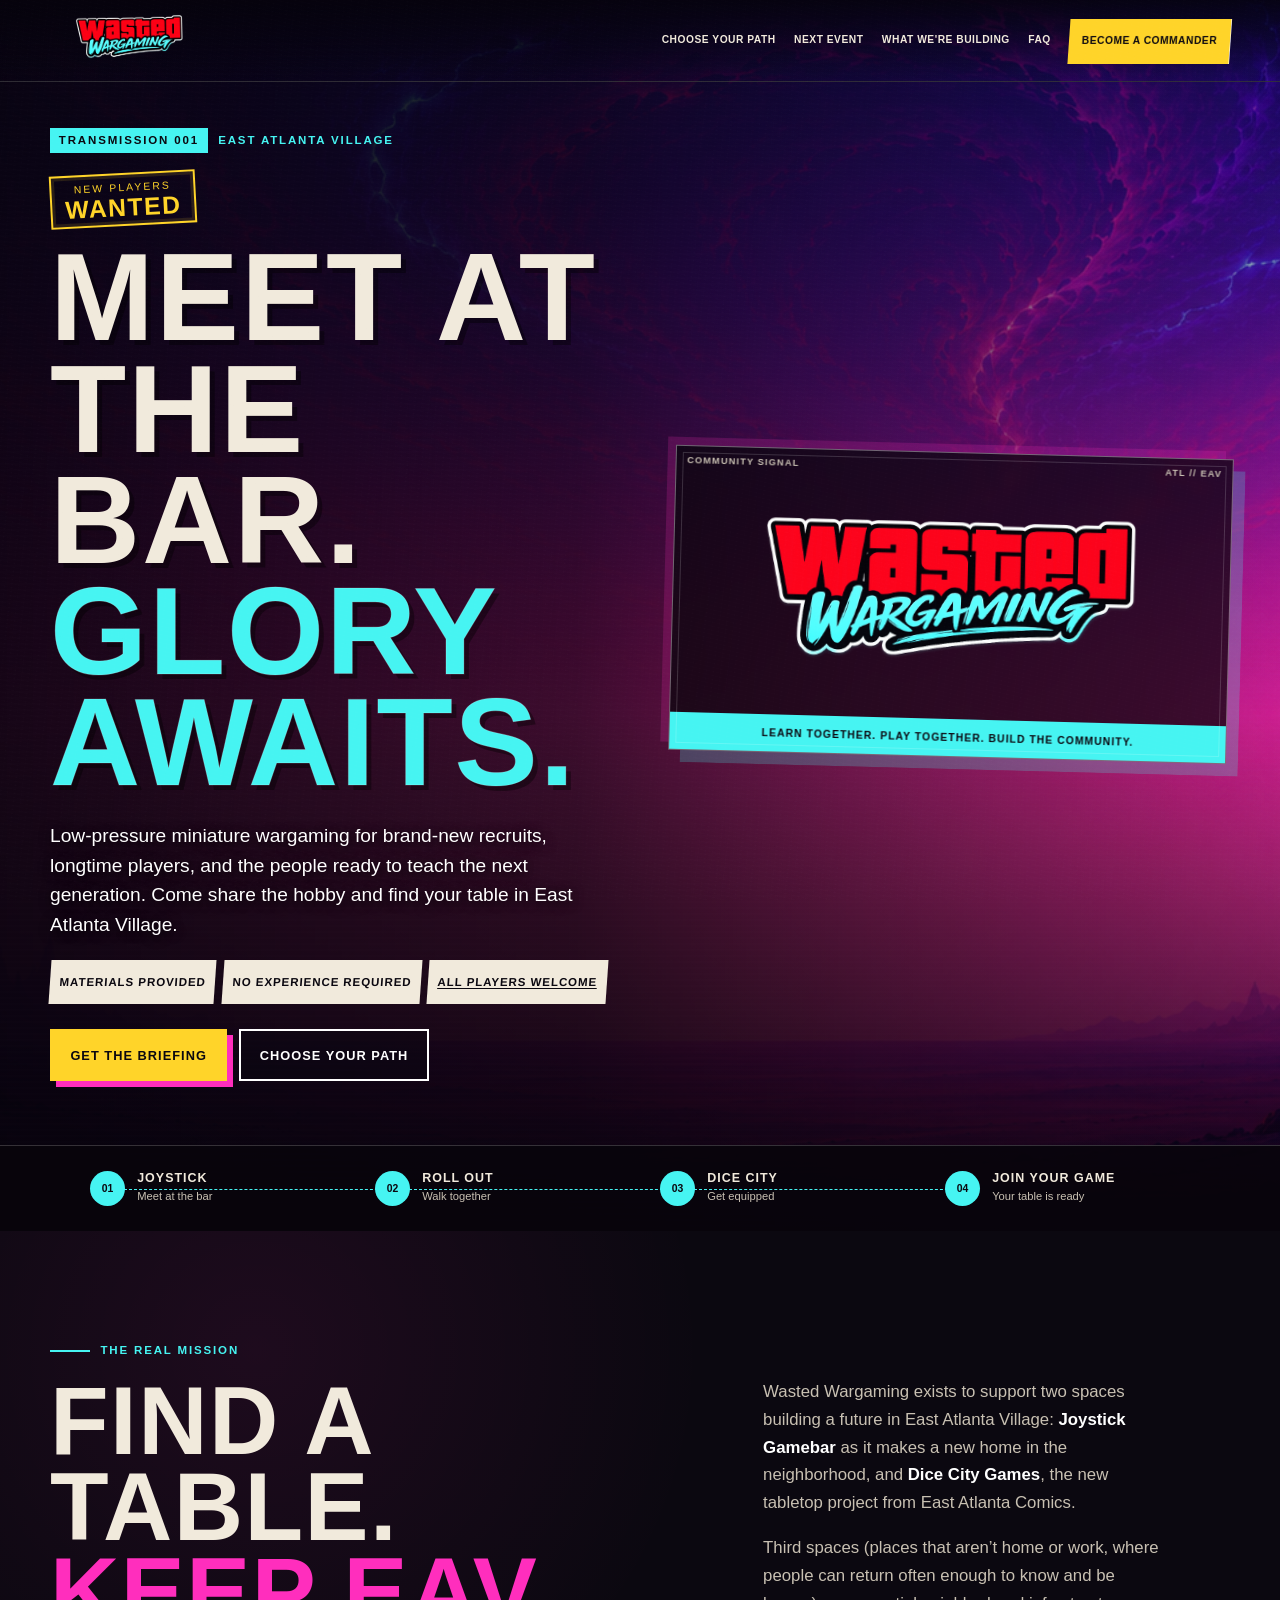
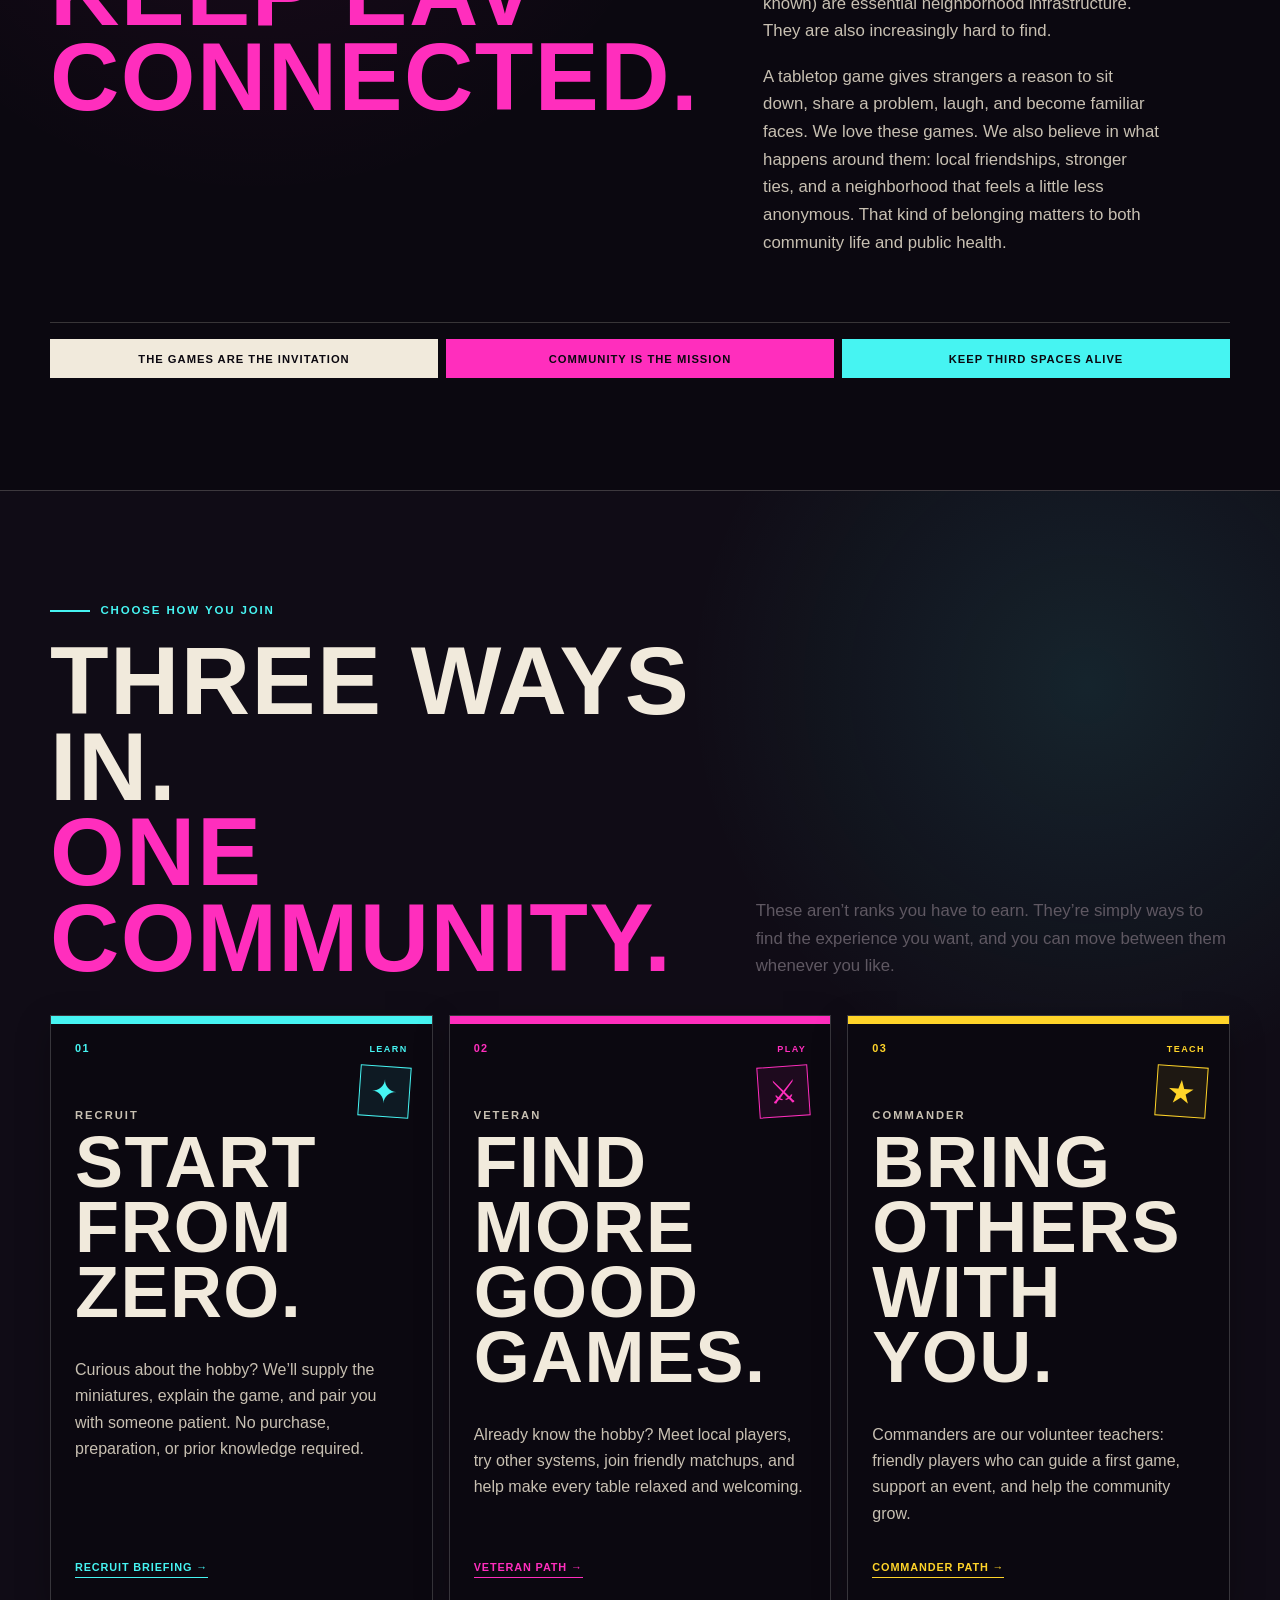
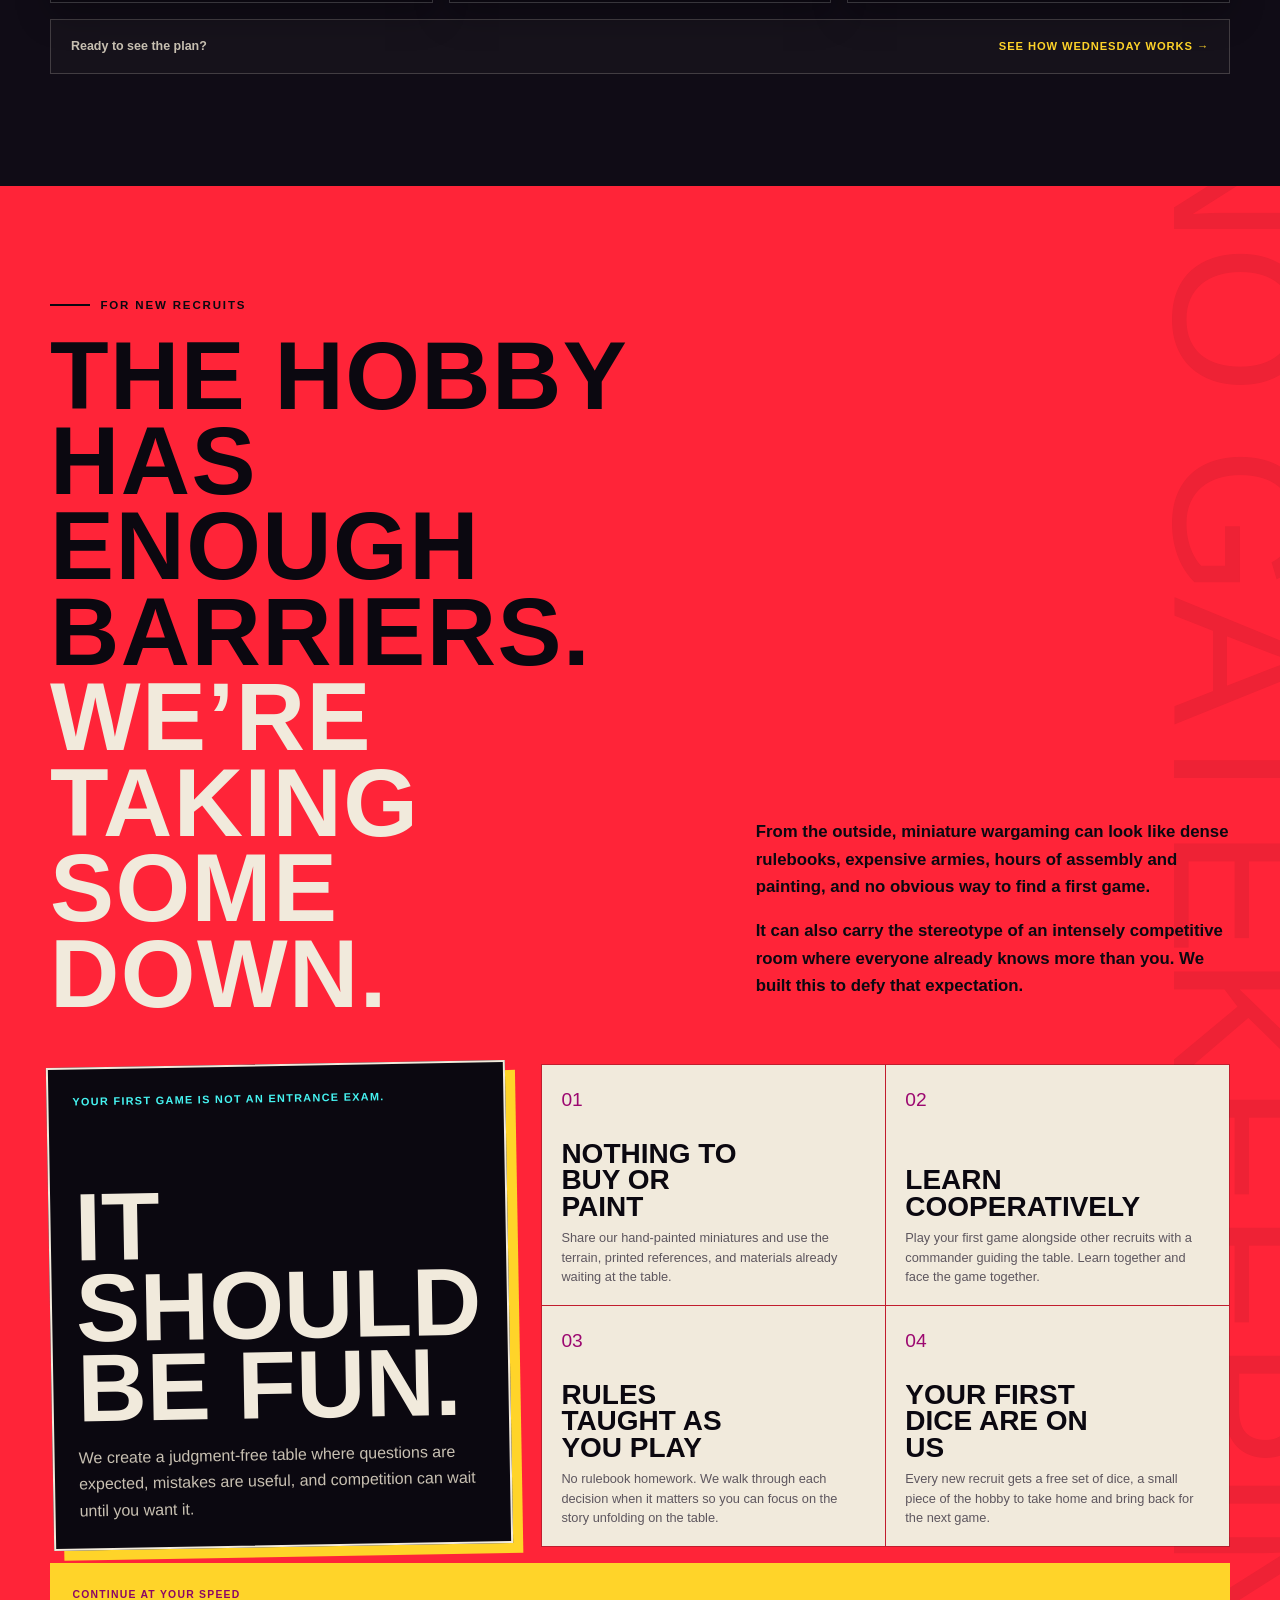
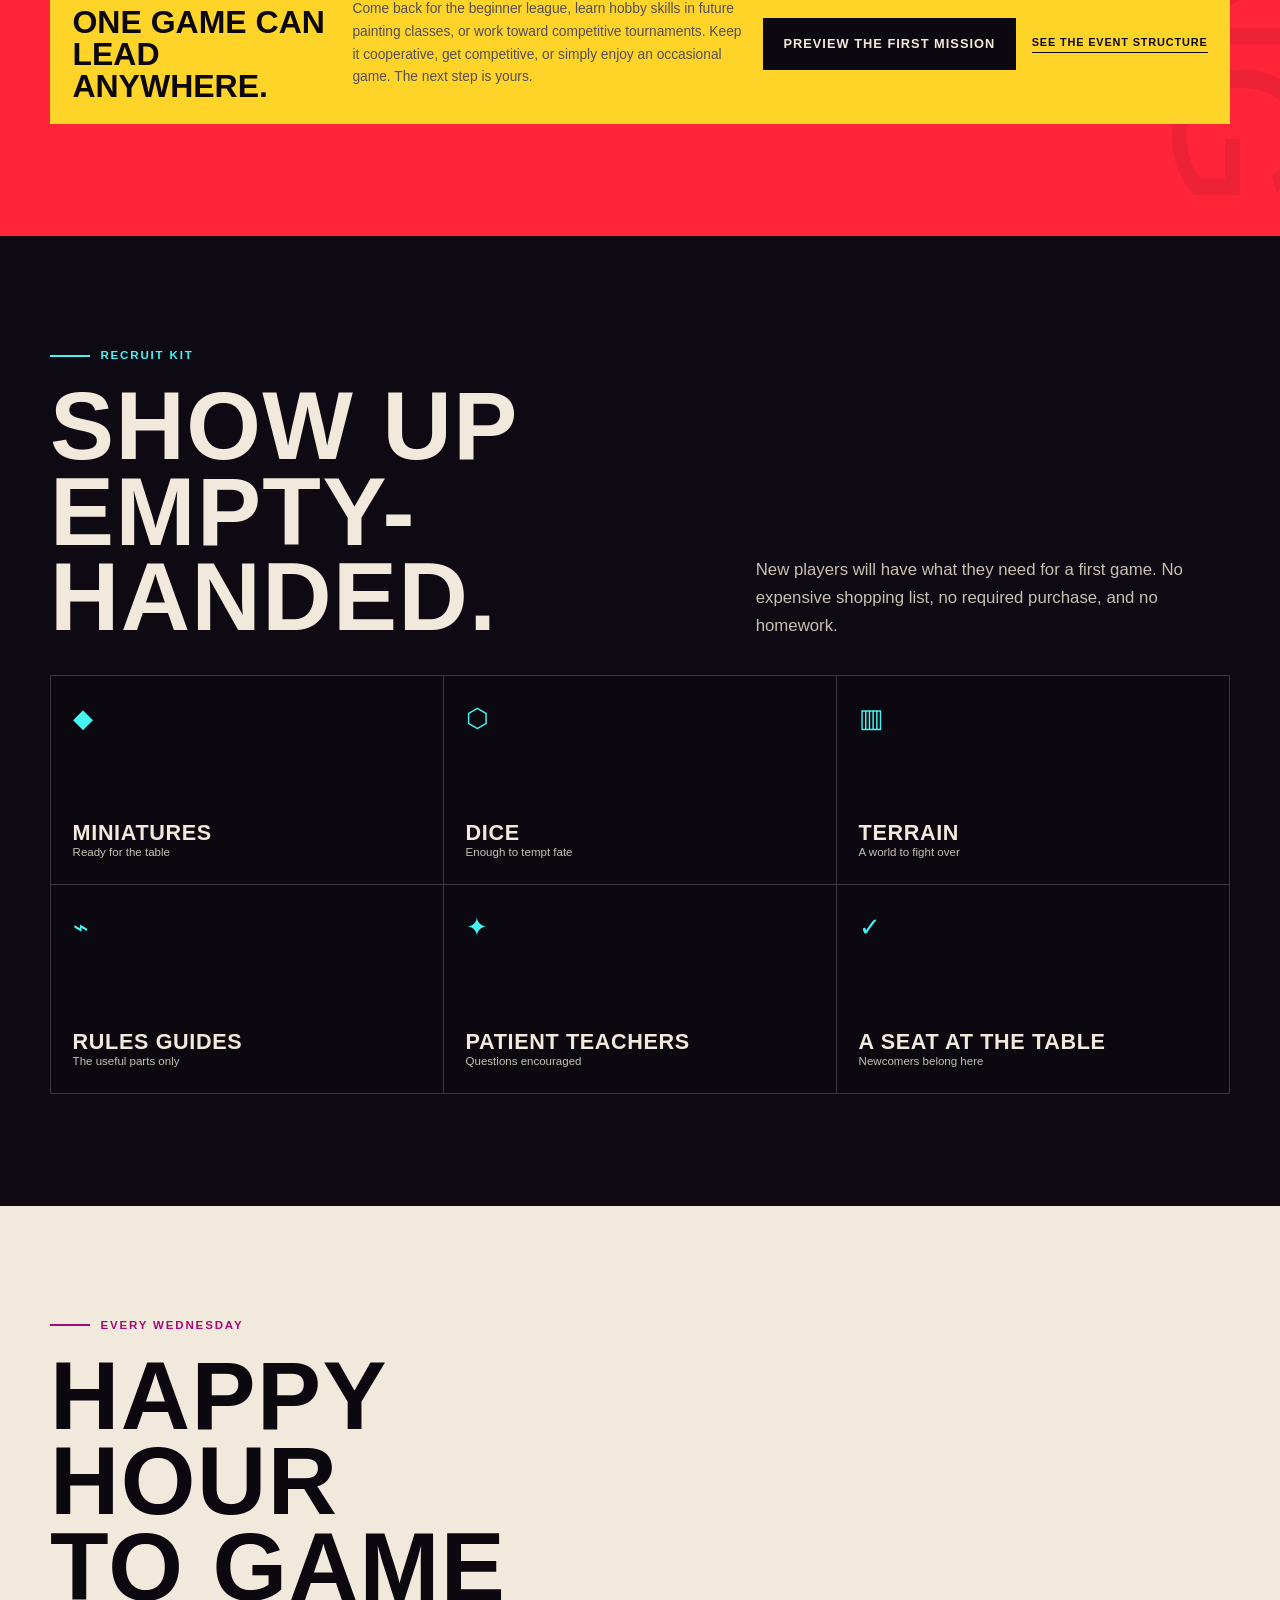
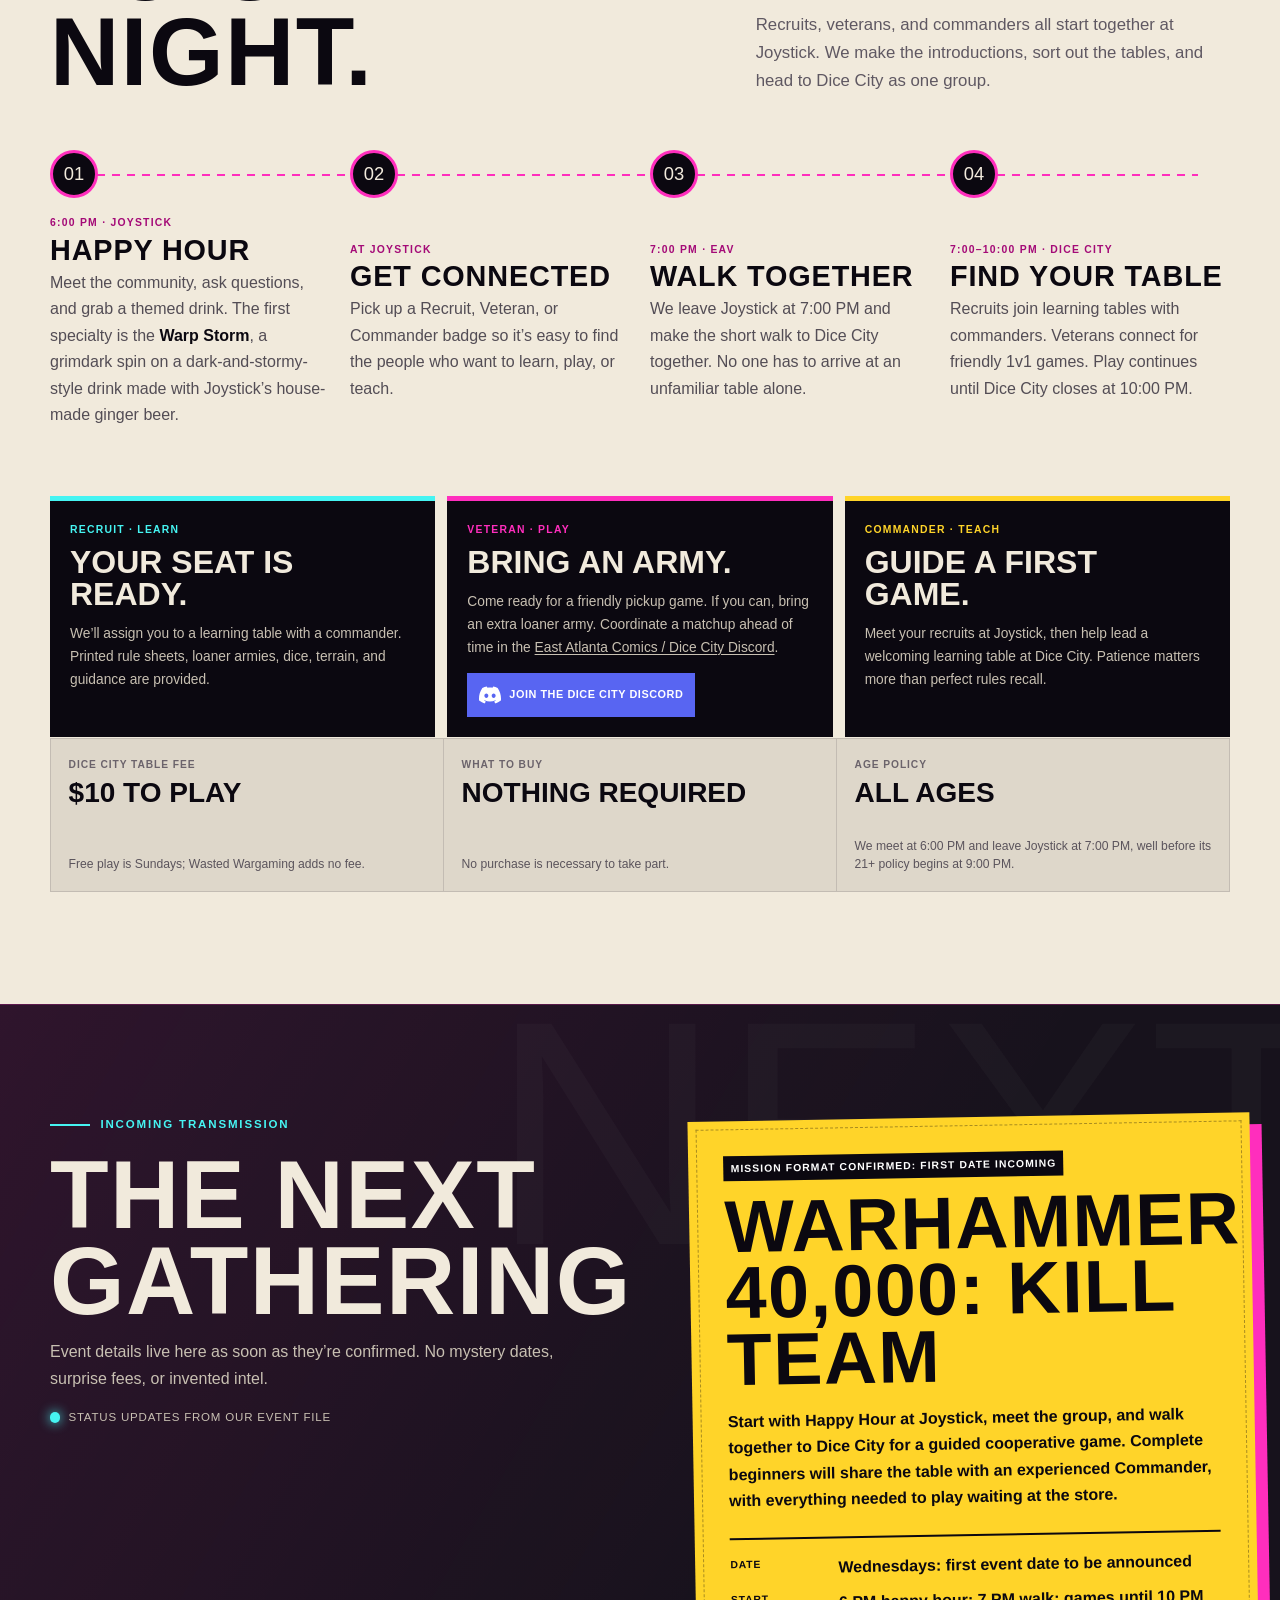
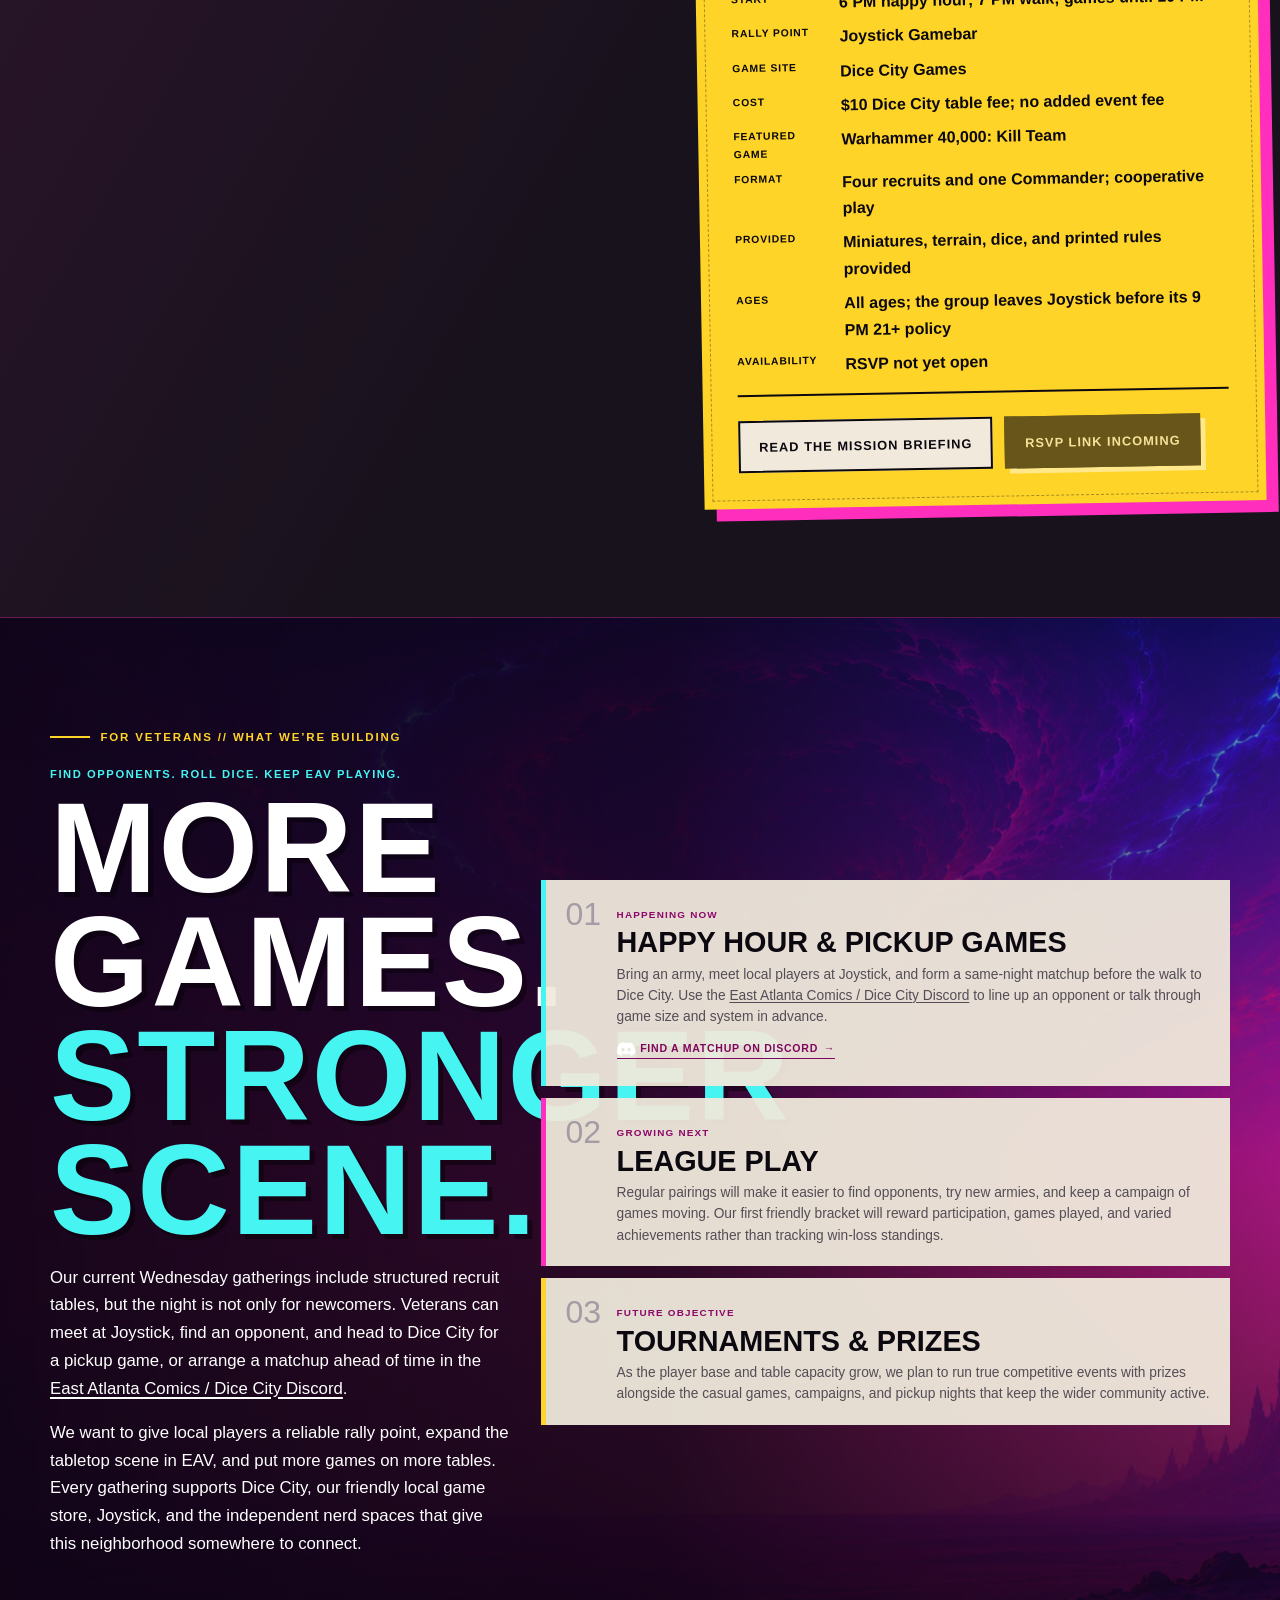
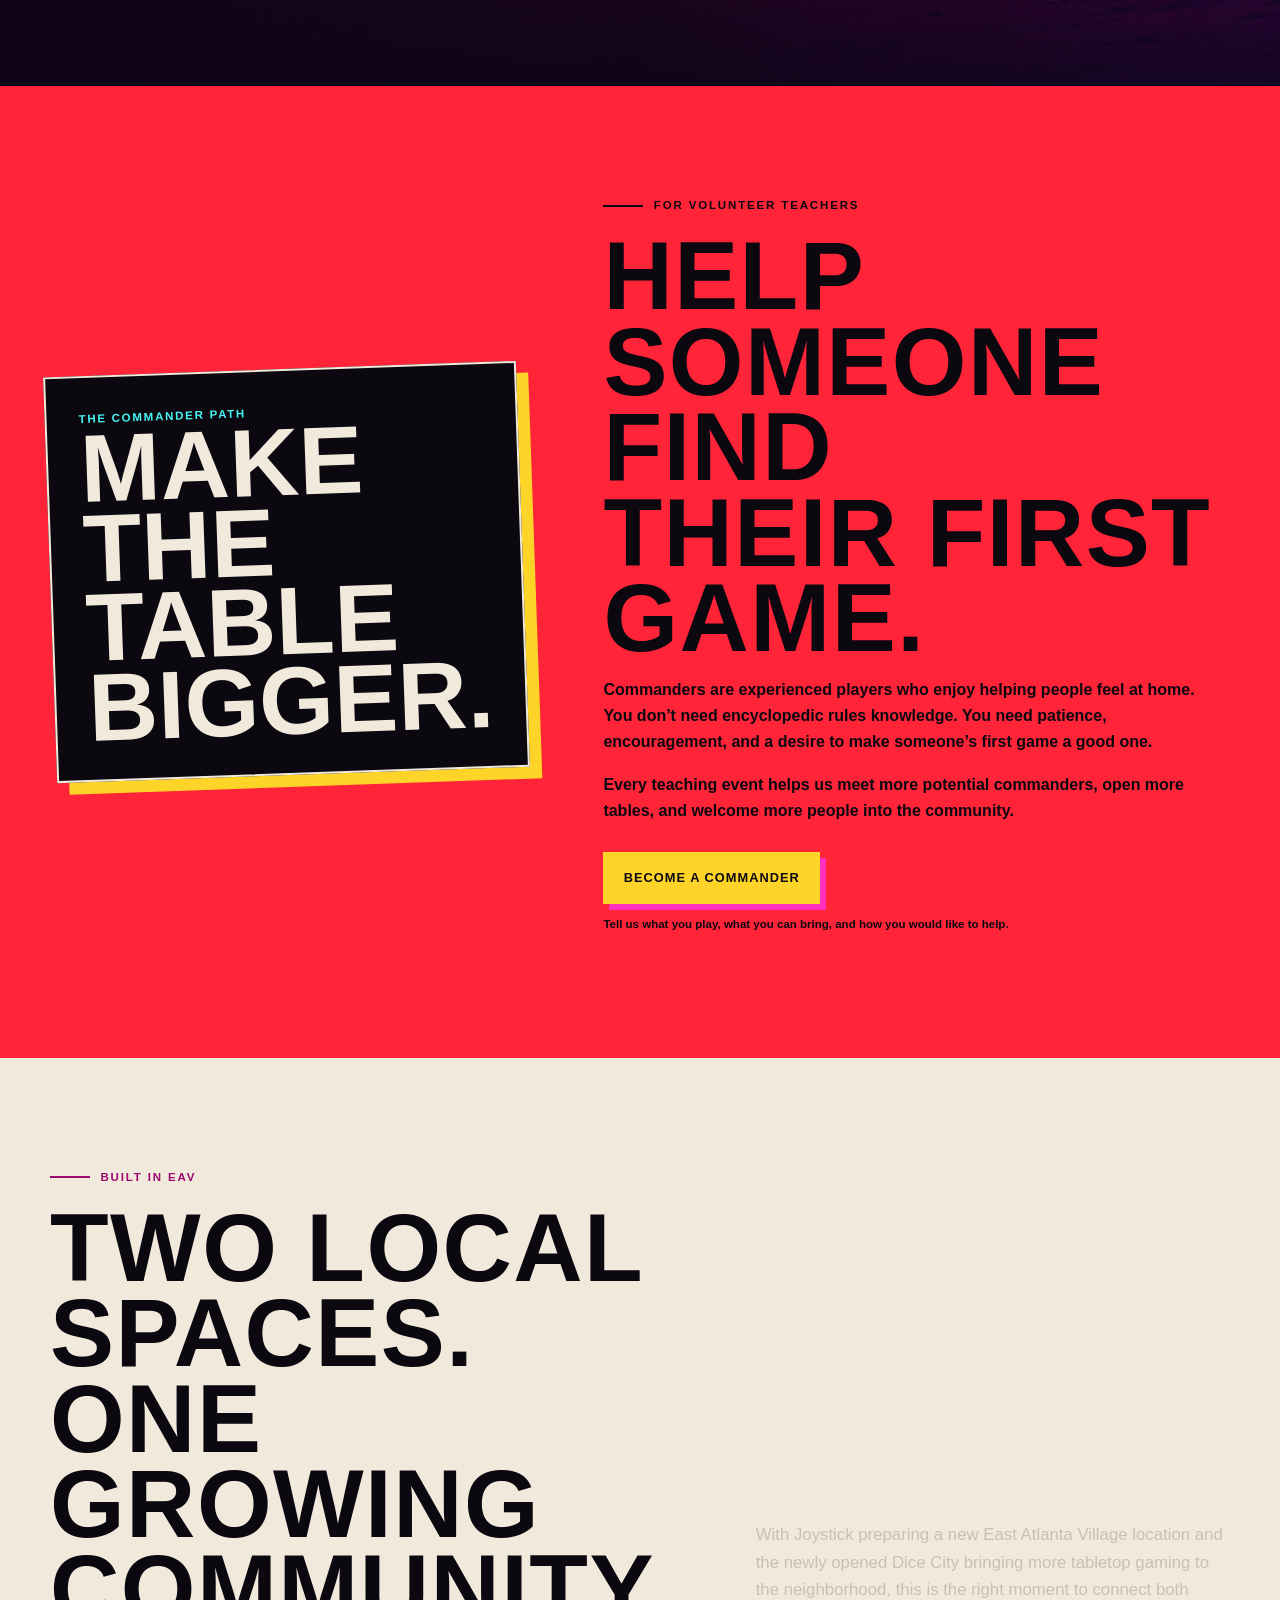
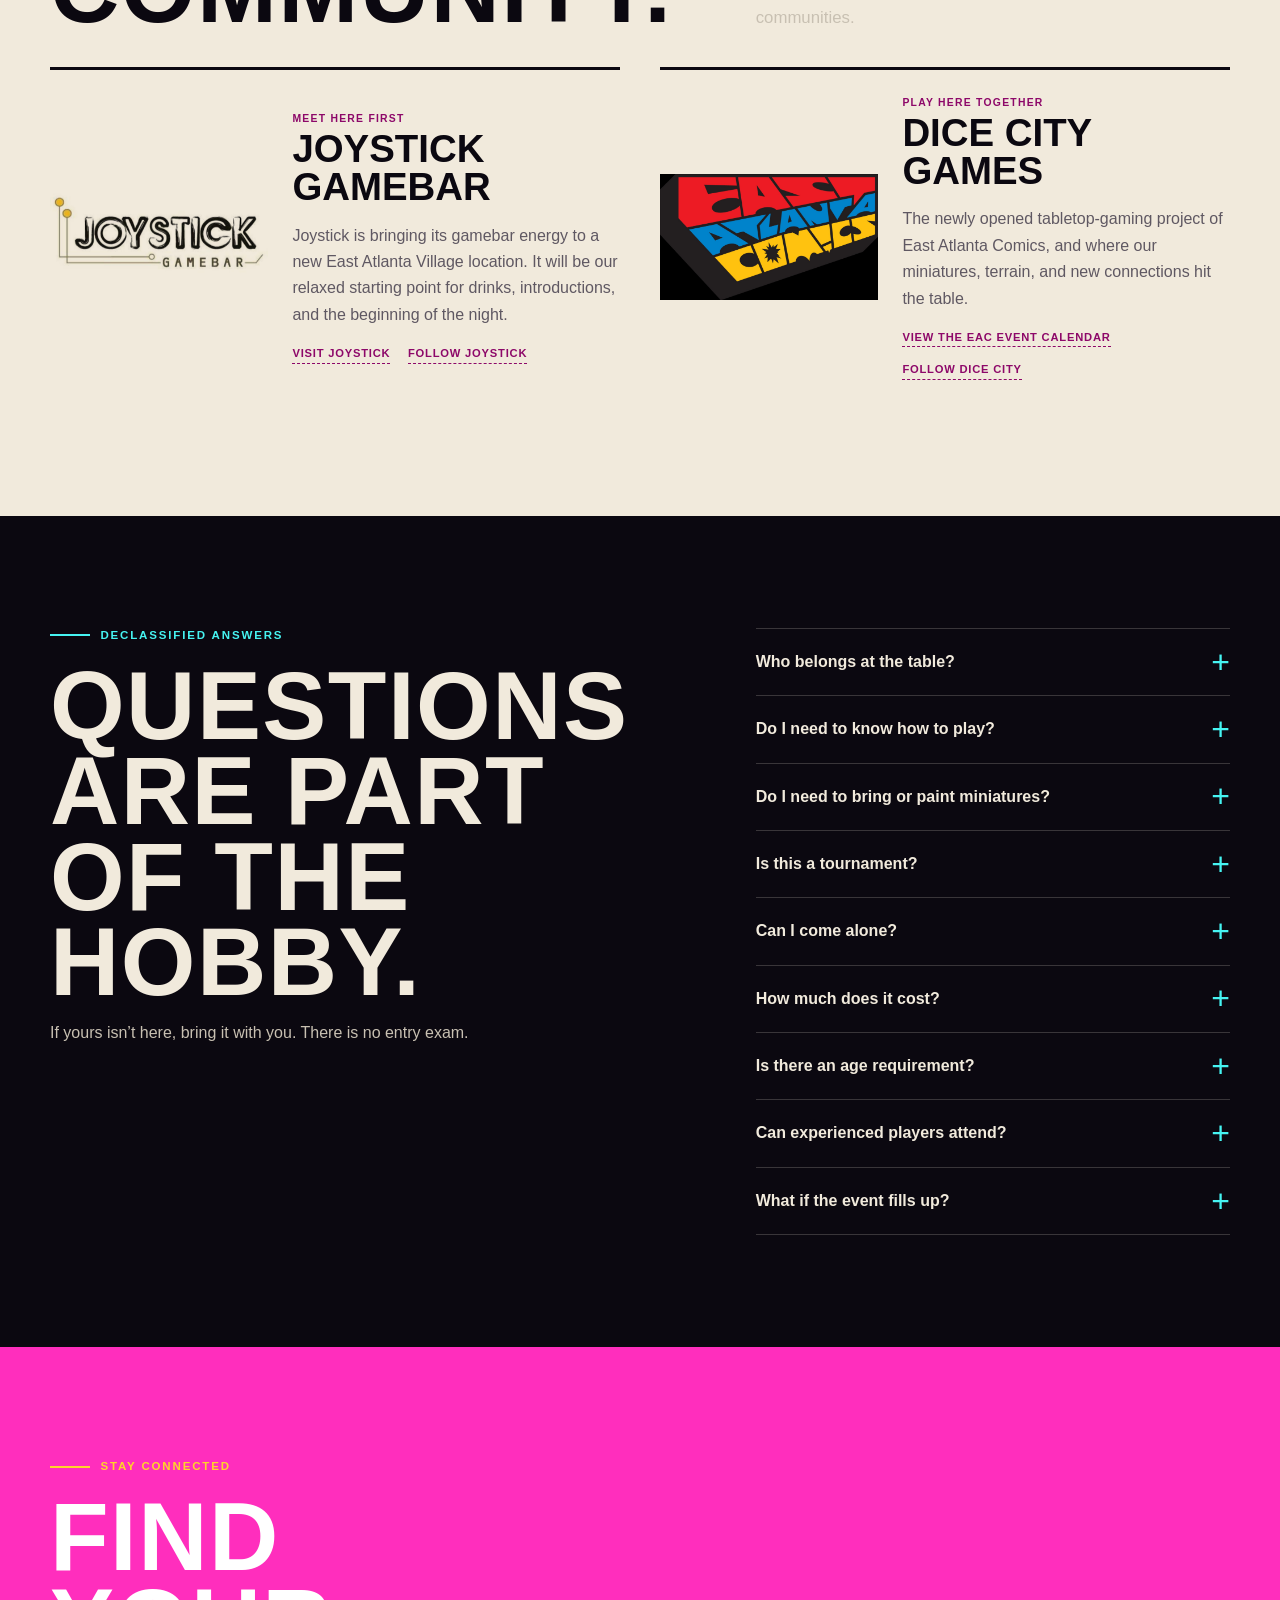
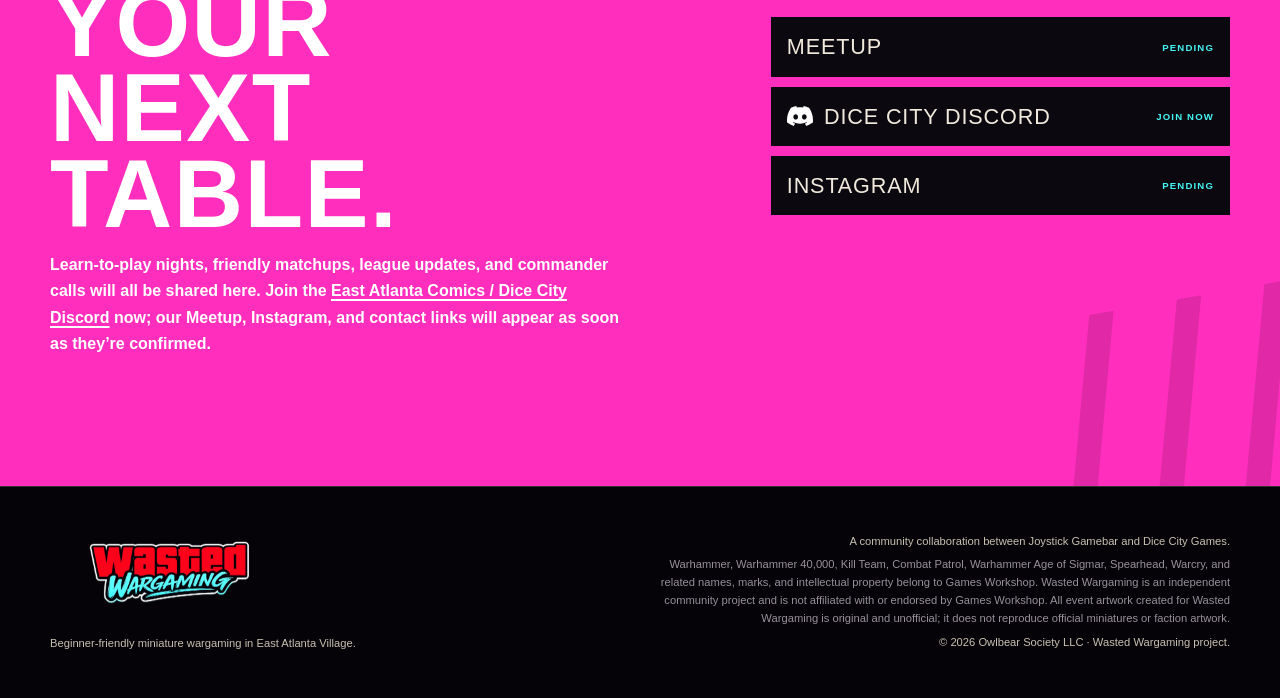
==== index.html @ f4eae7df "Updates" ====
<!doctype html>
<html lang="en">
<head>
  <meta charset="utf-8">
  <meta name="viewport" content="width=device-width, initial-scale=1">
  <meta name="description" content="A low-pressure miniature-wargaming community in East Atlanta Village for new players, veterans, and volunteer teachers.">
  <meta name="theme-color" content="#0b0810">
  <link rel="icon" type="image/png" sizes="256x256" href="assets/images/branding/wasted-wargaming-favicon.png">
  <link rel="apple-touch-icon" href="assets/images/branding/wasted-wargaming-favicon.png">
  <title>Wasted Wargaming | New Players Welcome</title>
  <link rel="stylesheet" href="assets/css/styles.css">
  <script src="assets/js/events-data.js" defer></script>
  <script src="assets/js/site.js" defer></script>
</head>
<body>
  <a class="skip-link" href="#main">Skip to the action</a>

  <header class="site-header" data-header>
    <a class="wordmark" href="#top" aria-label="Wasted Wargaming home">
      <span class="wordmark__window" aria-hidden="true">
        <img src="assets/images/branding/wasted-wargaming-logo.png" alt="" width="1536" height="1024">
      </span>
    </a>
    <button class="nav-toggle" type="button" aria-expanded="false" aria-controls="site-nav" data-nav-toggle>
      <span class="nav-toggle__label">Menu</span>
      <span class="nav-toggle__mark" aria-hidden="true"></span>
    </button>
    <nav class="site-nav" id="site-nav" aria-label="Primary navigation" data-nav>
      <a href="#roles">Choose your path</a>
      <a href="#events">Next event</a>
      <a href="#about">What we're building</a>
      <a href="#faq">FAQ</a>
      <a class="nav-recruit" href="commander.html">Become a commander</a>
    </nav>
  </header>

  <main id="main">
    <section class="hero" id="top" aria-labelledby="hero-title">
      <div class="hero__backdrop" aria-hidden="true"></div>
      <div class="hero__noise" aria-hidden="true"></div>
      <div class="hero__content shell">
        <div class="hero__copy">
          <p class="eyebrow"><span>Transmission 001</span> East Atlanta Village</p>
          <div class="recruit-stamp" aria-label="New players wanted">
            <span>New players</span>
            <strong>Wanted</strong>
          </div>
          <h1 id="hero-title">Meet at the bar.<br><em>Glory awaits.</em></h1>
          <p class="hero__lede">Low-pressure miniature wargaming for brand-new recruits, longtime players, and the people ready to teach the next generation. Come share the hobby and find your table in East Atlanta Village.</p>
          <ul class="signal-list" aria-label="What to expect">
            <li>Materials provided</li>
            <li>No experience required</li>
            <li class="signal-list__link"><a href="#community-standards" aria-label="All players welcome. Read our community standards">All players welcome</a></li>
          </ul>
          <div class="hero__actions">
            <a class="button button--primary" href="#events">Get the briefing</a>
            <a class="button button--ghost" href="#roles">Choose your path</a>
          </div>
        </div>

        <div class="hero__identity" aria-label="Wasted Wargaming">
          <div class="broadcast-label"><span>Community signal</span><span>ATL // EAV</span></div>
          <div class="hero__logo-window">
            <img src="assets/images/branding/wasted-wargaming-logo.png" alt="Wasted Wargaming" width="1536" height="1024">
          </div>
          <p>Learn together. Play together. Build the community.</p>
        </div>
      </div>

      <div class="route-strip" aria-label="The Wasted Wargaming route">
        <ol class="shell">
          <li><span>01</span><strong>Joystick</strong><small>Meet at the bar</small></li>
          <li><span>02</span><strong>Roll out</strong><small>Walk together</small></li>
          <li><span>03</span><strong>Dice City</strong><small>Get equipped</small></li>
          <li><span>04</span><strong>Join your game</strong><small>Your table is ready</small></li>
        </ol>
      </div>
    </section>

    <section class="briefing section shell" id="about" aria-labelledby="briefing-title">
      <div class="section-tag">The real mission</div>
      <div class="briefing__grid">
        <div>
          <h2 id="briefing-title">Find a table.<br><span>Keep EAV connected.</span></h2>
        </div>
        <div class="briefing__copy">
          <p>Wasted Wargaming exists to support two spaces building a future in East Atlanta Village: <strong>Joystick Gamebar</strong> as it makes a new home in the neighborhood, and <strong>Dice City Games</strong>, the new tabletop project from East Atlanta Comics.</p>
          <p>Third spaces (places that aren’t home or work, where people can return often enough to know and be known) are essential neighborhood infrastructure. They are also increasingly hard to find.</p>
          <p>A tabletop game gives strangers a reason to sit down, share a problem, laugh, and become familiar faces. We love these games. We also believe in what happens around them: local friendships, stronger ties, and a neighborhood that feels a little less anonymous. That kind of belonging matters to both community life and public health.</p>
        </div>
      </div>
      <div class="manifesto" aria-label="Our community mission">
        <span>The games are the invitation</span>
        <span>Community is the mission</span>
        <span>Keep third spaces alive</span>
      </div>
    </section>

    <section class="section pathways" id="roles" aria-labelledby="roles-title">
      <div class="shell">
        <div class="section-heading section-heading--tight">
          <div>
            <div class="section-tag">Choose how you join</div>
            <h2 id="roles-title">Three ways in.<br><span>One community.</span></h2>
          </div>
          <p>These aren’t ranks you have to earn. They’re simply ways to find the experience you want, and you can move between them whenever you like.</p>
        </div>

        <div class="pathway-grid">
          <article class="pathway-card pathway-card--recruit">
            <div class="pathway-card__topline"><span>01</span><small>Learn</small></div>
            <span class="pathway-card__icon" aria-hidden="true">✦</span>
            <p class="pathway-card__rank">Recruit</p>
            <h3>Start from zero.</h3>
            <p>Curious about the hobby? We’ll supply the miniatures, explain the game, and pair you with someone patient. No purchase, preparation, or prior knowledge required.</p>
            <div class="pathway-card__actions">
              <a href="#recruits">Recruit briefing <span aria-hidden="true">→</span></a>
            </div>
          </article>

          <article class="pathway-card pathway-card--veteran">
            <div class="pathway-card__topline"><span>02</span><small>Play</small></div>
            <span class="pathway-card__icon" aria-hidden="true">⚔</span>
            <p class="pathway-card__rank">Veteran</p>
            <h3>Find more good games.</h3>
            <p>Already know the hobby? Meet local players, try other systems, join friendly matchups, and help make every table relaxed and welcoming.</p>
            <div class="pathway-card__actions">
              <a href="#play">Veteran path <span aria-hidden="true">→</span></a>
            </div>
          </article>

          <article class="pathway-card pathway-card--commander">
            <div class="pathway-card__topline"><span>03</span><small>Teach</small></div>
            <span class="pathway-card__icon" aria-hidden="true">★</span>
            <p class="pathway-card__rank">Commander</p>
            <h3>Bring others with you.</h3>
            <p>Commanders are our volunteer teachers: friendly players who can guide a first game, support an event, and help the community grow.</p>
            <div class="pathway-card__actions">
              <a href="commander.html">Commander path <span aria-hidden="true">→</span></a>
            </div>
          </article>
        </div>

        <a class="pathway-event-link" href="#how-it-works">
          <span>Ready to see the plan?</span>
          <strong>See how Wednesday works <span aria-hidden="true">→</span></strong>
        </a>
      </div>
    </section>

    <section class="section recruit-brief" id="recruits" aria-labelledby="recruit-title">
      <div class="shell">
        <div class="recruit-brief__intro">
          <div>
            <div class="section-tag">For new recruits</div>
            <h2 id="recruit-title">The hobby has enough barriers.<br><span>We’re taking some down.</span></h2>
          </div>
          <div class="recruit-brief__lead">
            <p>From the outside, miniature wargaming can look like dense rulebooks, expensive armies, hours of assembly and painting, and no obvious way to find a first game.</p>
            <p>It can also carry the stereotype of an intensely competitive room where everyone already knows more than you. <strong>We built this to defy that expectation.</strong></p>
          </div>
        </div>

        <div class="recruit-promise">
          <div class="recruit-promise__statement">
            <p>Your first game is not an entrance exam.</p>
            <h3>It should be fun.</h3>
            <p>We create a judgment-free table where questions are expected, mistakes are useful, and competition can wait until you want it.</p>
          </div>
          <div class="recruit-proof">
            <article>
              <span>01</span>
              <h3>Nothing to buy or paint</h3>
              <p>Share our hand-painted miniatures and use the terrain, printed references, and materials already waiting at the table.</p>
            </article>
            <article>
              <span>02</span>
              <h3>Learn cooperatively</h3>
              <p>Play your first game alongside other recruits with a commander guiding the table. Learn together and face the game together.</p>
            </article>
            <article>
              <span>03</span>
              <h3>Rules taught as you play</h3>
              <p>No rulebook homework. We walk through each decision when it matters so you can focus on the story unfolding on the table.</p>
            </article>
            <article>
              <span>04</span>
              <h3>Your first dice are on us</h3>
              <p>Every new recruit gets a free set of dice, a small piece of the hobby to take home and bring back for the next game.</p>
            </article>
          </div>
        </div>

        <div class="recruit-next">
          <div>
            <p class="recruit-next__label">Continue at your speed</p>
            <h3>One game can lead anywhere.</h3>
          </div>
          <p>Come back for the beginner league, learn hobby skills in future painting classes, or work toward competitive tournaments. Keep it cooperative, get competitive, or simply enjoy an occasional game. The next step is yours.</p>
          <div class="recruit-next__actions">
            <a class="button" href="joint-ops.html">Preview the first mission</a>
            <a class="recruit-next__text-link" href="#how-it-works">See the event structure</a>
          </div>
        </div>
      </div>
    </section>

    <section class="section kit" id="provided" aria-labelledby="kit-title">
      <div class="shell">
        <div class="section-heading section-heading--tight">
          <div>
            <div class="section-tag">Recruit kit</div>
            <h2 id="kit-title">Show up empty-handed.</h2>
          </div>
          <p>New players will have what they need for a first game. No expensive shopping list, no required purchase, and no homework.</p>
        </div>
        <ul class="kit-grid">
          <li><span aria-hidden="true">◆</span><strong>Miniatures</strong><small>Ready for the table</small></li>
          <li><span aria-hidden="true">⬡</span><strong>Dice</strong><small>Enough to tempt fate</small></li>
          <li><span aria-hidden="true">▥</span><strong>Terrain</strong><small>A world to fight over</small></li>
          <li><span aria-hidden="true">⌁</span><strong>Rules guides</strong><small>The useful parts only</small></li>
          <li><span aria-hidden="true">✦</span><strong>Patient teachers</strong><small>Questions encouraged</small></li>
          <li><span aria-hidden="true">✓</span><strong>A seat at the table</strong><small>Newcomers belong here</small></li>
        </ul>
      </div>
    </section>

    <section class="section process" id="how-it-works" aria-labelledby="process-title">
      <div class="shell">
        <div class="section-heading">
          <div>
            <div class="section-tag">Every Wednesday</div>
            <h2 id="process-title">Happy hour<br>to game night.</h2>
          </div>
          <p>Recruits, veterans, and commanders all start together at Joystick. We make the introductions, sort out the tables, and head to Dice City as one group.</p>
        </div>

        <ol class="process-list schedule-list">
          <li>
            <div class="process-list__number">01</div>
            <div class="process-list__body">
              <p class="process-list__location">6:00 PM · Joystick</p>
              <h3>Happy hour</h3>
              <p>Meet the community, ask questions, and grab a themed drink. The first specialty is the <strong>Warp Storm</strong>, a grimdark spin on a dark-and-stormy-style drink made with Joystick’s house-made ginger beer.</p>
            </div>
          </li>
          <li>
            <div class="process-list__number">02</div>
            <div class="process-list__body">
              <p class="process-list__location">At Joystick</p>
              <h3>Get connected</h3>
              <p>Pick up a Recruit, Veteran, or Commander badge so it’s easy to find the people who want to learn, play, or teach.</p>
            </div>
          </li>
          <li>
            <div class="process-list__number">03</div>
            <div class="process-list__body">
              <p class="process-list__location">7:00 PM · EAV</p>
              <h3>Walk together</h3>
              <p>We leave Joystick at 7:00 PM and make the short walk to Dice City together. No one has to arrive at an unfamiliar table alone.</p>
            </div>
          </li>
          <li>
            <div class="process-list__number">04</div>
            <div class="process-list__body">
              <p class="process-list__location">7:00–10:00 PM · Dice City</p>
              <h3>Find your table</h3>
              <p>Recruits join learning tables with commanders. Veterans connect for friendly 1v1 games. Play continues until Dice City closes at 10:00 PM.</p>
            </div>
          </li>
        </ol>

        <div class="schedule-tracks" aria-label="Schedule guidance by participant type">
          <article>
            <p class="schedule-tracks__role">Recruit · Learn</p>
            <h3>Your seat is ready.</h3>
            <p>We’ll assign you to a learning table with a commander. Printed rule sheets, loaner armies, dice, terrain, and guidance are provided.</p>
          </article>
          <article>
            <p class="schedule-tracks__role">Veteran · Play</p>
            <h3>Bring an army.</h3>
            <p>Come ready for a friendly pickup game. If you can, bring an extra loaner army. Coordinate a matchup ahead of time in the <a class="inline-link" href="https://discord.gg/Nm3C2hq24Y" rel="noopener noreferrer">East Atlanta Comics / Dice City Discord</a>.</p>
            <a class="discord-link" href="https://discord.gg/Nm3C2hq24Y" rel="noopener noreferrer">
              <img src="assets/icons/discord.svg" alt="" width="22" height="22"> Join the Dice City Discord
            </a>
          </article>
          <article>
            <p class="schedule-tracks__role">Commander · Teach</p>
            <h3>Guide a first game.</h3>
            <p>Meet your recruits at Joystick, then help lead a welcoming learning table at Dice City. Patience matters more than perfect rules recall.</p>
          </article>
        </div>

        <div class="event-basics" aria-label="Wednesday event basics">
          <div><small>Dice City table fee</small><strong>$10 to play</strong><span>Free play is Sundays; Wasted Wargaming adds no fee.</span></div>
          <div><small>What to buy</small><strong>Nothing required</strong><span>No purchase is necessary to take part.</span></div>
          <div><small>Age policy</small><strong>All ages</strong><span>We meet at 6:00 PM and leave Joystick at 7:00 PM, well before its 21+ policy begins at 9:00 PM.</span></div>
        </div>
      </div>
    </section>

    <section class="section event-zone" id="events" aria-labelledby="events-title">
      <div class="shell event-zone__grid">
        <div class="event-zone__intro">
          <div class="section-tag">Incoming transmission</div>
          <h2 id="events-title">The next gathering</h2>
          <p>Event details live here as soon as they’re confirmed. No mystery dates, surprise fees, or invented intel.</p>
          <p class="data-note"><span aria-hidden="true"></span> Status updates from our event file</p>
        </div>
        <div class="event-card" data-event-card aria-live="polite">
          <p class="event-card__status">Checking the signal…</p>
          <h3>Loading next event</h3>
        </div>
      </div>
    </section>

    <section class="section game-feature" id="play" aria-labelledby="play-title">
      <div class="game-feature__vista" aria-hidden="true"></div>
      <div class="shell game-feature__content game-feature__content--roadmap">
        <div class="game-feature__copy">
          <div class="section-tag section-tag--light">For veterans // What we’re building</div>
          <p class="game-feature__kicker">Find opponents. Roll dice. Keep EAV playing.</p>
          <h2 id="play-title">More games.<br><span>Stronger scene.</span></h2>
          <p>Our current Wednesday gatherings include structured recruit tables, but the night is not only for newcomers. Veterans can meet at Joystick, find an opponent, and head to Dice City for a pickup game, or arrange a matchup ahead of time in the <a class="inline-link" href="https://discord.gg/Nm3C2hq24Y" rel="noopener noreferrer">East Atlanta Comics / Dice City Discord</a>.</p>
          <p>We want to give local players a reliable rally point, expand the tabletop scene in EAV, and put more games on more tables. Every gathering supports Dice City, our friendly local game store, Joystick, and the independent nerd spaces that give this neighborhood somewhere to connect.</p>
        </div>
        <ol class="event-roadmap" aria-label="Planned event progression">
          <li>
            <span class="event-roadmap__phase">Happening now</span>
            <h3>Happy hour &amp; pickup games</h3>
            <p>Bring an army, meet local players at Joystick, and form a same-night matchup before the walk to Dice City. Use the <a class="inline-link" href="https://discord.gg/Nm3C2hq24Y" rel="noopener noreferrer">East Atlanta Comics / Dice City Discord</a> to line up an opponent or talk through game size and system in advance.</p>
            <a class="event-roadmap__link event-roadmap__link--discord" href="https://discord.gg/Nm3C2hq24Y" rel="noopener noreferrer"><img src="assets/icons/discord.svg" alt="" width="18" height="18"> Find a matchup on Discord <span aria-hidden="true">→</span></a>
          </li>
          <li>
            <span class="event-roadmap__phase">Growing next</span>
            <h3>League play</h3>
            <p>Regular pairings will make it easier to find opponents, try new armies, and keep a campaign of games moving. Our first friendly bracket will reward participation, games played, and varied achievements rather than tracking win-loss standings.</p>
          </li>
          <li>
            <span class="event-roadmap__phase">Future objective</span>
            <h3>Tournaments &amp; prizes</h3>
            <p>As the player base and table capacity grow, we plan to run true competitive events with prizes alongside the casual games, campaigns, and pickup nights that keep the wider community active.</p>
          </li>
        </ol>
      </div>
    </section>

    <section class="section volunteer" id="volunteer" aria-labelledby="volunteer-title">
      <div class="shell volunteer__grid">
        <div class="volunteer__callout" aria-hidden="true">
          <span>The commander path</span>
          <strong>Make the table bigger.</strong>
        </div>
        <div class="volunteer__copy">
          <div class="section-tag">For volunteer teachers</div>
          <h2 id="volunteer-title">Help someone find<br>their first game.</h2>
          <p>Commanders are experienced players who enjoy helping people feel at home. You don’t need encyclopedic rules knowledge. You need patience, encouragement, and a desire to make someone’s first game a good one.</p>
          <p>Every teaching event helps us meet more potential commanders, open more tables, and welcome more people into the community.</p>
          <a class="button button--primary" href="commander.html">Become a commander</a>
          <p class="placeholder-note">Tell us what you play, what you can bring, and how you would like to help.</p>
        </div>
      </div>
    </section>

    <section class="section partners" id="partners" aria-labelledby="partners-title">
      <div class="shell">
        <div class="section-heading section-heading--tight">
          <div>
            <div class="section-tag">Built in EAV</div>
            <h2 id="partners-title">Two local spaces.<br>One growing community.</h2>
          </div>
          <p>With Joystick preparing a new East Atlanta Village location and the newly opened Dice City bringing more tabletop gaming to the neighborhood, this is the right moment to connect both communities.</p>
        </div>
        <div class="partner-grid">
          <article class="partner-card partner-card--joystick">
            <div class="partner-card__logo">
              <img src="assets/images/partners/joystick-gamebar-logo.jpg" alt="Joystick Gamebar" width="1536" height="1024" loading="lazy">
            </div>
            <div class="partner-card__copy">
              <p class="partner-card__role">Meet here first</p>
              <h3>Joystick Gamebar</h3>
              <p>Joystick is bringing its gamebar energy to a new East Atlanta Village location. It will be our relaxed starting point for drinks, introductions, and the beginning of the night.</p>
              <div class="partner-card__links">
                <a class="partner-card__link" href="https://www.joystickgamebar.com/" rel="noopener noreferrer">Visit Joystick</a>
                <a class="partner-card__link" href="https://www.instagram.com/joystickgamebar/" rel="noopener noreferrer">Follow Joystick</a>
              </div>
            </div>
          </article>
          <article class="partner-card partner-card--dice-city">
            <div class="partner-card__logo">
              <img src="assets/images/partners/east-atlanta-comics-logo.png" alt="East Atlanta Comics, home of Dice City Games" width="1536" height="864" loading="lazy">
            </div>
            <div class="partner-card__copy">
              <p class="partner-card__role">Play here together</p>
              <h3>Dice City Games</h3>
              <p>The newly opened tabletop-gaming project of East Atlanta Comics, and where our miniatures, terrain, and new connections hit the table.</p>
              <div class="partner-card__links">
                <a class="partner-card__link" href="https://www.eastatlantacomics.com/events/" rel="noopener noreferrer">View the EAC event calendar</a>
                <a class="partner-card__link" href="https://www.instagram.com/dicecityeav/" rel="noopener noreferrer">Follow Dice City</a>
              </div>
            </div>
          </article>
        </div>
      </div>
    </section>

    <section class="section faq" id="faq" aria-labelledby="faq-title">
      <div class="shell faq__grid">
        <div>
          <div class="section-tag">Declassified answers</div>
          <h2 id="faq-title">Questions are part of the hobby.</h2>
          <p>If yours isn’t here, bring it with you. There is no entry exam.</p>
        </div>
        <div class="faq-list">
          <details id="community-standards">
            <summary>Who belongs at the table?</summary>
            <p>Everyone who comes to play in good faith belongs here. We are building a low-pressure community where new and experienced players can ask questions, be themselves, and enjoy the hobby together. We especially want people who have felt left out of nerdy or gaming spaces to know there is a place for them here.</p>
            <p>Gatekeeping, harassment, racism, sexism, homophobia, transphobia, and other behavior that pushes people out of the community are not welcome at our events. If someone feels unwelcome or unsafe, we want them to tell an organizer so we can address it. Our standard is simple: respect the people at the table and help make room for more.</p>
            <p>We share Games Workshop's stated belief that Warhammer is for everyone. <a class="inline-link" href="https://www.warhammer-community.com/en-gb/articles/1Xpzeld6/the-imperium-is-driven-by-hate-warhammer-is-not/" rel="noopener noreferrer">Read their community statement</a>.</p>
          </details>
          <details>
            <summary>Do I need to know how to play?</summary>
            <p>No. The event is specifically built for people who have never played. We’ll explain what matters while you play.</p>
          </details>
          <details>
            <summary>Do I need to bring or paint miniatures?</summary>
            <p>Recruits do not need to bring anything. We provide printed rule sheets, loaner armies, dice, terrain, and instruction. Veterans looking for a pickup game should bring their army and, if possible, an extra loaner army.</p>
          </details>
          <details>
            <summary>Is this a tournament?</summary>
            <p>Our first events are relaxed learn-to-play gatherings, not tournaments. Friendly 1v1 league play is planned next, with true competitive tournaments intended for the future.</p>
          </details>
          <details>
            <summary>Can I come alone?</summary>
            <p>Absolutely. Meeting at Joystick first is designed to make arriving alone feel easy. We’ll introduce you to the group.</p>
          </details>
          <details>
            <summary>How much does it cost?</summary>
            <p>Dice City charges its normal $10 table fee on Wednesdays. Wasted Wargaming does not add another fee, and no purchase is required. Dice City offers free play on Sundays.</p>
          </details>
          <details>
            <summary>Is there an age requirement?</summary>
            <p>The event is all ages. Joystick becomes 21+ after 9:00 PM, but the Wasted Wargaming group leaves Joystick for Dice City at 7:00 PM.</p>
          </details>
          <details>
            <summary>Can experienced players attend?</summary>
            <p>Absolutely. Veterans can meet opponents, try new games, join friendly league play, or step into the commander role and teach. Beginner-friendly does not mean beginner-only.</p>
          </details>
          <details>
            <summary>What if the event fills up?</summary>
            <p>Tables at Dice City are always first come, first served. There are plenty of tables, so we’re unlikely to run out. Arriving with the group at 7:00 PM is the best way to claim a spot. You’re also welcome to join us for Happy Hour and observe the games for free; the $10 table fee only applies if you play.</p>
          </details>
        </div>
      </div>
    </section>

    <section class="section connect" id="connect" aria-labelledby="connect-title">
      <div class="shell connect__inner">
        <div>
          <div class="section-tag section-tag--light">Stay connected</div>
          <h2 id="connect-title">Find your next table.</h2>
          <p>Learn-to-play nights, friendly matchups, league updates, and commander calls will all be shared here. Join the <a class="inline-link" href="https://discord.gg/Nm3C2hq24Y" rel="noopener noreferrer">East Atlanta Comics / Dice City Discord</a> now; our Meetup, Instagram, and contact links will appear as soon as they’re confirmed.</p>
        </div>
        <div class="connect__channels" aria-label="Community channels">
          <span>Meetup <small>Pending</small></span>
          <a class="channel-link channel-link--discord" href="https://discord.gg/Nm3C2hq24Y" rel="noopener noreferrer">
            <img src="assets/icons/discord.svg" alt="" width="26" height="26">
            <span>Dice City Discord <small>Join now</small></span>
          </a>
          <span>Instagram <small>Pending</small></span>
        </div>
      </div>
    </section>
  </main>

  <footer class="site-footer">
    <div class="shell site-footer__inner">
      <div>
        <div class="footer-logo" aria-label="Wasted Wargaming">
          <img src="assets/images/branding/wasted-wargaming-logo.png" alt="" width="1536" height="1024" loading="lazy">
        </div>
        <p>Beginner-friendly miniature wargaming in East Atlanta Village.</p>
      </div>
      <div class="site-footer__meta">
        <p>A community collaboration between Joystick Gamebar and Dice City Games.</p>
        <p class="site-footer__legal">Warhammer, Warhammer 40,000, Kill Team, Combat Patrol, Warhammer Age of Sigmar, Spearhead, Warcry, and related names, marks, and intellectual property belong to Games Workshop. Wasted Wargaming is an independent community project and is not affiliated with or endorsed by Games Workshop. All event artwork created for Wasted Wargaming is original and unofficial; it does not reproduce official miniatures or faction artwork.</p>
        <p>&copy; <span data-year></span> Owlbear Society LLC · Wasted Wargaming project.</p>
      </div>
    </div>
  </footer>
</body>
</html>
---- assets/css/styles.css ----
:root {
  --ink: #0b0810;
  --ink-soft: #17121c;
  --paper: #f1eadc;
  --paper-dim: #c8c0b2;
  --red: #ff2438;
  --pink: #ff2ebd;
  --cyan: #46f4f2;
  --yellow: #ffd429;
  --line: rgba(241, 234, 220, 0.2);
  --shell: min(1180px, calc(100% - 2rem));
  --display: Impact, Haettenschweiler, "Arial Narrow Bold", sans-serif;
  --body: "Trebuchet MS", "Segoe UI", sans-serif;
}

*, *::before, *::after { box-sizing: border-box; }

html {
  scroll-behavior: smooth;
  scroll-padding-top: 5rem;
}

body {
  margin: 0;
  color: var(--paper);
  background:
    radial-gradient(circle at 20% 10%, rgba(255, 46, 189, 0.08), transparent 28rem),
    var(--ink);
  font-family: var(--body);
  font-size: 1rem;
  line-height: 1.65;
}

body::before {
  position: fixed;
  z-index: 20;
  inset: 0;
  pointer-events: none;
  content: "";
  opacity: 0.045;
  background:
    repeating-linear-gradient(13deg, transparent 0 2px, rgba(255,255,255,0.24) 3px, transparent 4px),
    repeating-linear-gradient(97deg, transparent 0 5px, rgba(255,255,255,0.18) 6px, transparent 7px);
}

img { display: block; max-width: 100%; }
a { color: inherit; }
.inline-link { color: inherit; text-decoration-thickness: 0.1em; text-underline-offset: 0.16em; }
.inline-link:hover { color: var(--cyan); }
button, a { -webkit-tap-highlight-color: transparent; }

:focus-visible {
  outline: 3px solid var(--yellow);
  outline-offset: 4px;
}

.shell { width: var(--shell); margin-inline: auto; }
.section { padding: 5rem 0; position: relative; }

.skip-link {
  position: fixed;
  z-index: 100;
  top: 0.75rem;
  left: 0.75rem;
  padding: 0.75rem 1rem;
  color: var(--ink);
  background: var(--yellow);
  font-weight: 900;
  transform: translateY(-150%);
}
.skip-link:focus { transform: translateY(0); }

.site-header {
  position: absolute;
  z-index: 10;
  top: 0;
  left: 0;
  width: 100%;
  min-height: 4.6rem;
  display: flex;
  align-items: center;
  justify-content: space-between;
  padding: 0.75rem max(1rem, calc((100vw - 1180px) / 2));
  border-bottom: 1px solid rgba(255,255,255,0.16);
  background: linear-gradient(to bottom, rgba(6, 3, 12, 0.86), rgba(6, 3, 12, 0));
}
.site-header--solid { position: relative; background: rgba(6, 3, 12, 0.98); }

.wordmark {
  display: block;
  text-decoration: none;
}
.wordmark__window {
  width: clamp(7.5rem, 24vw, 10rem);
  aspect-ratio: 2.8 / 1;
  display: block;
  overflow: hidden;
  transform: rotate(-1deg);
}
.wordmark__window img {
  width: 100%;
  height: 100%;
  object-fit: cover;
  object-position: center;
}

.nav-toggle {
  min-width: 3rem;
  min-height: 3rem;
  display: inline-flex;
  align-items: center;
  justify-content: center;
  gap: 0.5rem;
  color: white;
  border: 1px solid rgba(255,255,255,0.5);
  background: rgba(11,8,16,0.72);
  font: 800 0.75rem var(--body);
  letter-spacing: 0.08em;
  text-transform: uppercase;
}
.nav-toggle__mark,
.nav-toggle__mark::before,
.nav-toggle__mark::after {
  width: 1.2rem;
  height: 2px;
  display: block;
  background: currentColor;
  content: "";
  transition: transform 160ms ease;
}
.nav-toggle__mark { position: relative; }
.nav-toggle__mark::before { position: absolute; transform: translateY(-6px); }
.nav-toggle__mark::after { position: absolute; transform: translateY(6px); }
.nav-toggle[aria-expanded="true"] .nav-toggle__mark { background: transparent; }
.nav-toggle[aria-expanded="true"] .nav-toggle__mark::before { transform: rotate(45deg); }
.nav-toggle[aria-expanded="true"] .nav-toggle__mark::after { transform: rotate(-45deg); }

.site-nav {
  position: absolute;
  top: 100%;
  left: 0;
  right: 0;
  display: none;
  padding: 0.75rem 1rem 1.25rem;
  background: rgba(11,8,16,0.98);
  border-bottom: 1px solid var(--pink);
}
.site-nav.is-open { display: grid; }
.site-nav a {
  min-height: 3rem;
  display: flex;
  align-items: center;
  padding: 0.35rem 0;
  border-bottom: 1px solid var(--line);
  font-size: 0.9rem;
  font-weight: 800;
  letter-spacing: 0.05em;
  text-decoration: none;
  text-transform: uppercase;
}

.hero {
  position: relative;
  min-height: 100svh;
  display: flex;
  flex-direction: column;
  justify-content: flex-end;
  overflow: hidden;
  background: #14071e;
  isolation: isolate;
}
.hero__backdrop {
  position: absolute;
  z-index: -3;
  inset: 0;
  background-image: url("../images/branding/neon-wasteland-backdrop.png");
  background-size: cover;
  background-position: 46% center;
  filter: saturate(0.85) contrast(1.08);
  transform: scale(1.02);
}
.hero::before {
  position: absolute;
  z-index: -2;
  inset: 0;
  content: "";
  background:
    linear-gradient(90deg, rgba(6,3,12,0.93) 0%, rgba(6,3,12,0.76) 45%, rgba(6,3,12,0.1) 100%),
    linear-gradient(0deg, rgba(6,3,12,0.92) 0%, transparent 42%, rgba(6,3,12,0.35) 100%);
}
.hero__noise {
  position: absolute;
  z-index: -1;
  inset: 0;
  opacity: 0.18;
  background: repeating-linear-gradient(0deg, transparent 0 4px, rgba(255,255,255,0.06) 5px, transparent 6px);
  mix-blend-mode: overlay;
  pointer-events: none;
}
.hero__content {
  display: grid;
  gap: 2.75rem;
  align-items: center;
  padding-top: 7rem;
  padding-bottom: 3rem;
}
.hero__copy { position: relative; max-width: 46rem; }
.eyebrow, .section-tag {
  display: flex;
  align-items: center;
  gap: 0.65rem;
  margin: 0 0 1.25rem;
  color: var(--cyan);
  font-size: 0.72rem;
  font-weight: 900;
  letter-spacing: 0.16em;
  line-height: 1.3;
  text-transform: uppercase;
}
.eyebrow span {
  padding: 0.3rem 0.55rem;
  color: var(--ink);
  background: var(--cyan);
}
.recruit-stamp {
  width: fit-content;
  margin: 0 0 1rem;
  padding: 0.55rem 0.8rem 0.4rem;
  color: var(--yellow);
  border: 2px solid currentColor;
  font-family: var(--display);
  line-height: 0.8;
  text-align: center;
  text-transform: uppercase;
  transform: rotate(-3deg);
  box-shadow: inset 0 0 0 3px rgba(255,212,41,0.12);
}
.recruit-stamp span { display: block; font-size: 0.65rem; letter-spacing: 0.2em; }
.recruit-stamp strong { display: block; margin-top: 0.35rem; font-size: 1.55rem; letter-spacing: 0.06em; }
.hero h1,
.section h2 {
  margin: 0;
  font-family: var(--display);
  font-weight: 900;
  letter-spacing: 0.015em;
  line-height: 0.89;
  text-transform: uppercase;
}
.hero h1 {
  max-width: 11ch;
  font-size: clamp(3.6rem, 15vw, 7.8rem);
  text-shadow: 5px 5px 0 rgba(0,0,0,0.38);
}
.hero h1 em {
  color: var(--cyan);
  font-style: normal;
  -webkit-text-stroke: 1px rgba(255,255,255,0.2);
}
.hero__lede {
  max-width: 42rem;
  margin: 1.5rem 0 1.25rem;
  color: #fff;
  font-size: clamp(1rem, 2.4vw, 1.2rem);
  line-height: 1.55;
  text-shadow: 0 2px 12px #000;
}
.signal-list {
  display: flex;
  flex-wrap: wrap;
  gap: 0.45rem;
  margin: 0;
  padding: 0;
  list-style: none;
}
.signal-list li {
  min-height: 2.75rem;
  display: flex;
  align-items: center;
  padding: 0.35rem 0.6rem;
  color: var(--ink);
  background: var(--paper);
  font-size: 0.72rem;
  font-weight: 900;
  letter-spacing: 0.08em;
  text-transform: uppercase;
  transform: skew(-4deg);
}
.signal-list li.signal-list__link { padding: 0; }
.signal-list__link a { min-height: 2.75rem; display: flex; align-items: center; padding: 0.35rem 0.6rem; text-decoration: underline; text-decoration-thickness: 0.1em; text-underline-offset: 0.15em; }
.signal-list__link:hover { background: var(--cyan); }
.hero__actions { display: flex; flex-wrap: wrap; gap: 0.75rem; margin-top: 1.6rem; }
.button {
  min-height: 3.25rem;
  display: inline-flex;
  align-items: center;
  justify-content: center;
  padding: 0.75rem 1.15rem;
  border: 2px solid currentColor;
  border-radius: 0;
  font: 900 0.8rem var(--body);
  letter-spacing: 0.08em;
  text-decoration: none;
  text-transform: uppercase;
  cursor: pointer;
  transition: transform 140ms ease, box-shadow 140ms ease, color 140ms ease, background 140ms ease;
}
.button:hover { transform: translate(-2px, -2px); }
.button--primary { color: var(--ink); border-color: var(--yellow); background: var(--yellow); box-shadow: 6px 6px 0 var(--pink); }
.button--primary:hover { box-shadow: 8px 8px 0 var(--pink); }
.button--ghost { color: white; background: rgba(11,8,16,0.45); }
.button[disabled] { opacity: 0.62; cursor: not-allowed; box-shadow: 4px 4px 0 rgba(255,46,189,0.55); transform: none; }

.hero__identity {
  position: relative;
  width: 100%;
  max-width: 34rem;
  justify-self: center;
  border: 1px solid rgba(255,255,255,0.38);
  background: rgba(8,5,12,0.72);
  box-shadow: 12px 12px 0 rgba(70,244,242,0.22), -8px -8px 0 rgba(255,46,189,0.18);
  transform: rotate(1.5deg);
  backdrop-filter: blur(4px);
}
.hero__identity::after {
  position: absolute;
  inset: 6px;
  border: 1px solid rgba(255,255,255,0.16);
  content: "";
  pointer-events: none;
}
.hero__logo-window {
  width: 100%;
  aspect-ratio: 2.35 / 1;
  overflow: hidden;
}
.hero__logo-window img {
  width: 100%;
  height: 100%;
  object-fit: cover;
  object-position: center;
  mix-blend-mode: screen;
}
.hero__identity > p {
  margin: 0;
  padding: 0.6rem 0.85rem;
  color: var(--ink);
  background: var(--cyan);
  font-size: 0.65rem;
  font-weight: 900;
  letter-spacing: 0.1em;
  text-align: center;
  text-transform: uppercase;
}
.broadcast-label {
  display: flex;
  justify-content: space-between;
  padding: 0.45rem 0.65rem;
  color: var(--paper-dim);
  font-size: 0.58rem;
  font-weight: 800;
  letter-spacing: 0.12em;
  text-transform: uppercase;
}
.route-strip { background: rgba(8,5,12,0.9); border-top: 1px solid rgba(255,255,255,0.18); }
.route-strip ol { margin-block: 0; padding-block: 1rem; list-style: none; }
.route-strip li {
  position: relative;
  display: grid;
  grid-template-columns: 2.2rem 1fr;
  column-gap: 0.75rem;
  padding: 0.55rem 0;
}
.route-strip li:not(:last-child)::after {
  position: absolute;
  left: 0.9rem;
  top: 2.5rem;
  bottom: -0.4rem;
  width: 1px;
  border-left: 1px dashed var(--cyan);
  content: "";
}
.route-strip li > span {
  grid-row: span 2;
  width: 2.2rem;
  height: 2.2rem;
  display: grid;
  place-items: center;
  color: var(--ink);
  background: var(--cyan);
  border-radius: 50%;
  font-size: 0.65rem;
  font-weight: 900;
}
.route-strip strong { font-size: 0.78rem; letter-spacing: 0.08em; line-height: 1.2; text-transform: uppercase; }
.route-strip small { color: var(--paper-dim); font-size: 0.7rem; }

.section-tag::before { width: 2.5rem; height: 2px; flex: 0 0 auto; content: ""; background: currentColor; }
.section-tag--light { color: var(--yellow); }
.section h2 { font-size: clamp(2.8rem, 10vw, 6rem); }
.section h2 span { color: var(--pink); }
.briefing__grid { display: grid; gap: 2rem; }
.briefing__copy { color: var(--paper-dim); font-size: 1.05rem; }
.briefing__copy p { margin: 0 0 1.1rem; }
.briefing__copy strong { color: white; }
.manifesto {
  display: grid;
  gap: 0.5rem;
  margin-top: 3rem;
  padding-top: 1rem;
  border-top: 1px solid var(--line);
}
.manifesto span {
  padding: 0.65rem;
  color: var(--ink);
  background: var(--paper);
  font-size: 0.7rem;
  font-weight: 900;
  letter-spacing: 0.09em;
  text-align: center;
  text-transform: uppercase;
}
.manifesto span:nth-child(2) { background: var(--pink); }
.manifesto span:nth-child(3) { background: var(--cyan); }

.pathways {
  overflow: hidden;
  background:
    radial-gradient(circle at 85% 15%, rgba(70,244,242,0.1), transparent 25rem),
    #100c16;
  border-top: 1px solid var(--line);
}
.pathway-grid { display: grid; gap: 1rem; }
.pathway-card {
  position: relative;
  min-height: 27rem;
  display: flex;
  flex-direction: column;
  padding: 1.5rem;
  overflow: hidden;
  color: var(--paper);
  background: var(--ink);
  border: 1px solid rgba(255,255,255,0.18);
  box-shadow: 0 12px 32px rgba(0,0,0,0.25);
}
.pathway-card::before {
  position: absolute;
  top: 0;
  left: 0;
  width: 100%;
  height: 0.45rem;
  content: "";
  background: var(--cyan);
}
.pathway-card--veteran::before { background: var(--pink); }
.pathway-card--commander::before { background: var(--yellow); }
.pathway-card__topline { display: flex; justify-content: space-between; align-items: center; color: var(--cyan); font-size: 0.68rem; font-weight: 900; letter-spacing: 0.13em; text-transform: uppercase; }
.pathway-card--veteran .pathway-card__topline { color: var(--pink); }
.pathway-card--commander .pathway-card__topline { color: var(--yellow); }
.pathway-card__icon { position: absolute; top: 3.1rem; right: 1.35rem; width: 3.2rem; height: 3.2rem; display: grid; place-items: center; color: var(--cyan); background: rgba(51,238,255,0.08); border: 1px solid currentColor; font-family: Georgia, "Times New Roman", serif; font-size: 2rem; line-height: 1; transform: rotate(4deg); }
.pathway-card--veteran .pathway-card__icon { color: var(--pink); background: rgba(255,46,189,0.08); transform: rotate(-4deg); }
.pathway-card--commander .pathway-card__icon { color: var(--yellow); background: rgba(255,212,41,0.08); }
.pathway-card__rank { margin: 3rem 0 0.35rem; color: var(--paper-dim); font-size: 0.7rem; font-weight: 900; letter-spacing: 0.18em; text-transform: uppercase; }
.pathway-card h3 { max-width: 8ch; margin: 0 0 1rem; font-family: var(--display); font-size: clamp(2.8rem, 10vw, 4.5rem); letter-spacing: 0.02em; line-height: 0.9; text-transform: uppercase; }
.pathway-card > p:not(.pathway-card__rank) { color: var(--paper-dim); }
.pathway-card__actions { display: flex; flex-wrap: wrap; gap: 0.7rem 1rem; align-items: center; margin-top: auto; padding-top: 1rem; }
.pathway-card__actions a { width: fit-content; color: var(--cyan); border-bottom: 1px solid currentColor; font-size: 0.68rem; font-weight: 900; letter-spacing: 0.08em; text-decoration: none; text-transform: uppercase; }
.pathway-card--veteran .pathway-card__actions a:first-child { color: var(--pink); }
.pathway-card--commander .pathway-card__actions a:first-child { color: var(--yellow); }
.pathway-card__actions a:hover { color: white; }
.pathway-event-link {
  display: flex;
  flex-wrap: wrap;
  align-items: center;
  justify-content: space-between;
  gap: 0.5rem 1.5rem;
  margin-top: 1rem;
  padding: 1rem 1.25rem;
  color: var(--paper-dim);
  background: rgba(255,255,255,0.025);
  border: 1px solid var(--line);
  text-decoration: none;
}
.pathway-event-link > span { font-size: 0.78rem; font-weight: 700; }
.pathway-event-link strong { color: var(--yellow); font-size: 0.7rem; letter-spacing: 0.08em; text-transform: uppercase; }
.pathway-event-link:hover,
.pathway-event-link:focus-visible { color: white; border-color: var(--yellow); }
.pathway-event-link:hover strong,
.pathway-event-link:focus-visible strong { color: white; }

.recruit-brief { overflow: hidden; color: var(--ink); background: var(--red); }
.recruit-brief::before { position: absolute; right: -2rem; top: -5rem; color: rgba(11,8,16,0.07); content: "NO GATEKEEPING"; font-family: var(--display); font-size: 12rem; line-height: 0.75; writing-mode: vertical-rl; }
.recruit-brief .shell { position: relative; z-index: 1; }
.recruit-brief .section-tag { color: var(--ink); }
.recruit-brief h2 span { color: var(--paper); }
.recruit-brief__intro { display: grid; gap: 2rem; }
.recruit-brief__lead { align-self: end; font-size: 1.05rem; font-weight: 700; }
.recruit-brief__lead p { margin: 0 0 1rem; }
.recruit-promise { display: grid; gap: 1rem; margin-top: 3rem; }
.recruit-promise__statement { min-height: 22rem; display: flex; flex-direction: column; justify-content: flex-end; padding: 1.5rem; color: var(--paper); background: var(--ink); border: 2px solid var(--paper); box-shadow: 10px 10px 0 var(--yellow); transform: rotate(-1deg); }
.recruit-promise__statement > p:first-child { margin: 0 0 auto; color: var(--cyan); font-size: 0.68rem; font-weight: 900; letter-spacing: 0.12em; text-transform: uppercase; }
.recruit-promise__statement h3 { max-width: 8ch; margin: 0; font-family: var(--display); font-size: clamp(3.5rem, 13vw, 6rem); line-height: 0.84; text-transform: uppercase; }
.recruit-promise__statement > p:last-child { max-width: 32rem; margin-bottom: 0; color: var(--paper-dim); }
.recruit-proof { display: grid; gap: 1px; padding: 1px; background: rgba(11,8,16,0.25); }
.recruit-proof article { min-height: 15rem; display: flex; flex-direction: column; padding: 1.2rem; background: var(--paper); }
.recruit-proof article > span { color: #9c0870; font-family: var(--display); font-size: 1.2rem; }
.recruit-proof h3 { max-width: 12ch; margin: auto 0 0.5rem; font-family: var(--display); font-size: 1.75rem; line-height: 0.95; text-transform: uppercase; }
.recruit-proof p { margin: 0; color: #5d565e; font-size: 0.8rem; line-height: 1.5; }
.recruit-next { display: grid; gap: 1.2rem; align-items: center; margin-top: 1rem; padding: 1.4rem; background: var(--yellow); }
.recruit-next__label { margin: 0; color: #8b0766; font-size: 0.65rem; font-weight: 900; letter-spacing: 0.12em; text-transform: uppercase; }
.recruit-next h3 { margin: 0.2rem 0 0; font-family: var(--display); font-size: 2rem; line-height: 1; text-transform: uppercase; }
.recruit-next > p { margin: 0; color: #554e56; font-size: 0.86rem; }
.recruit-next__actions { display: flex; flex-wrap: wrap; align-items: center; gap: 0.75rem 1rem; }
.recruit-next .button { justify-self: start; color: var(--paper); border-color: var(--ink); background: var(--ink); }
.recruit-next__text-link { color: var(--ink); border-bottom: 1px solid currentColor; font-size: 0.68rem; font-weight: 900; letter-spacing: 0.08em; text-decoration: none; text-transform: uppercase; }

.process { background: var(--paper); color: var(--ink); }
.process .section-tag { color: #a40a77; }
.section-heading { display: grid; gap: 1.5rem; margin-bottom: 2.5rem; }
.section-heading > p { max-width: 34rem; margin: 0; align-self: end; color: #5f5862; font-size: 1.05rem; }
.process-list { position: relative; margin: 0; padding: 0; list-style: none; }
.process-list::before {
  position: absolute;
  left: 1.45rem;
  top: 2rem;
  bottom: 2rem;
  width: 2px;
  background: repeating-linear-gradient(to bottom, var(--pink) 0 8px, transparent 8px 15px);
  content: "";
}
.process-list li { position: relative; display: grid; grid-template-columns: 3rem 1fr; gap: 1rem; padding: 1rem 0 1.75rem; }
.process-list__number {
  z-index: 1;
  width: 3rem;
  height: 3rem;
  display: grid;
  place-items: center;
  color: var(--paper);
  background: var(--ink);
  border: 3px solid var(--pink);
  border-radius: 50%;
  font-family: var(--display);
  font-size: 1.15rem;
}
.process-list__location { margin: 0 0 0.25rem; color: #a40a77; font-size: 0.65rem; font-weight: 900; letter-spacing: 0.12em; text-transform: uppercase; }
.process-list h3 { margin: 0 0 0.35rem; font-family: var(--display); font-size: 1.8rem; letter-spacing: 0.03em; line-height: 1; text-transform: uppercase; }
.process-list__body > p:last-child { margin: 0; color: #534d55; }
.process-list__body strong { color: var(--ink); }
.schedule-tracks { display: grid; gap: 0.75rem; margin-top: 2.5rem; }
.schedule-tracks article { display: flex; flex-direction: column; padding: 1.25rem; color: var(--paper); background: var(--ink); border-top: 5px solid var(--cyan); }
.schedule-tracks article:nth-child(2) { border-top-color: var(--pink); }
.schedule-tracks article:nth-child(3) { border-top-color: var(--yellow); }
.schedule-tracks__role { margin: 0 0 0.45rem; color: var(--cyan); font-size: 0.65rem; font-weight: 900; letter-spacing: 0.12em; text-transform: uppercase; }
.schedule-tracks article:nth-child(2) .schedule-tracks__role { color: var(--pink); }
.schedule-tracks article:nth-child(3) .schedule-tracks__role { color: var(--yellow); }
.schedule-tracks h3 { margin: 0; font-family: var(--display); font-size: 2rem; line-height: 1; text-transform: uppercase; }
.schedule-tracks article > p:not(.schedule-tracks__role) { color: var(--paper-dim); font-size: 0.86rem; }
.discord-link { width: fit-content; min-height: 2.75rem; display: inline-flex; align-items: center; gap: 0.55rem; margin-top: auto; padding: 0.55rem 0.7rem; color: white; background: #5865f2; font-size: 0.68rem; font-weight: 900; letter-spacing: 0.05em; text-decoration: none; text-transform: uppercase; }
.discord-link img { flex: 0 0 auto; }
.discord-link:hover { background: #404bc7; }
.event-basics { display: grid; gap: 1px; margin-top: 1px; padding: 1px; background: rgba(11,8,16,0.2); }
.event-basics > div { min-height: 9.5rem; display: flex; flex-direction: column; padding: 1.1rem; background: #ded7ca; }
.event-basics small { color: #6b636b; font-size: 0.64rem; font-weight: 900; letter-spacing: 0.09em; text-transform: uppercase; }
.event-basics strong { margin: 0.3rem 0; font-family: var(--display); font-size: 1.75rem; line-height: 1; text-transform: uppercase; }
.event-basics span { margin-top: auto; color: #5b545c; font-size: 0.76rem; line-height: 1.45; }

.event-zone {
  overflow: hidden;
  background:
    linear-gradient(120deg, rgba(255,46,189,0.1), transparent 55%),
    var(--ink-soft);
  border-block: 1px solid rgba(255,46,189,0.28);
}
.event-zone::before {
  position: absolute;
  right: -4rem;
  top: -2rem;
  color: rgba(255,255,255,0.025);
  content: "NEXT";
  font-family: var(--display);
  font-size: 20rem;
  line-height: 1;
}
.event-zone__grid { position: relative; display: grid; gap: 2rem; }
.event-zone__intro p { max-width: 32rem; color: var(--paper-dim); }
.data-note { display: flex; align-items: center; gap: 0.5rem; font-size: 0.72rem; letter-spacing: 0.07em; text-transform: uppercase; }
.data-note span { width: 0.65rem; height: 0.65rem; display: inline-block; border-radius: 50%; background: var(--cyan); box-shadow: 0 0 12px var(--cyan); }
.event-card {
  position: relative;
  padding: 1.5rem;
  color: var(--ink);
  background: var(--yellow);
  box-shadow: 12px 12px 0 var(--pink);
  transform: rotate(-1deg);
}
.event-card::before { position: absolute; inset: 8px; border: 1px dashed rgba(11,8,16,0.35); content: ""; pointer-events: none; }
.event-card > * { position: relative; }
.event-card__status { width: fit-content; margin: 0 0 0.8rem; padding: 0.25rem 0.45rem; color: white; background: var(--ink); font-size: 0.65rem; font-weight: 900; letter-spacing: 0.1em; text-transform: uppercase; }
.event-card h3 { max-width: 12ch; margin: 0 0 1rem; font-family: var(--display); font-size: clamp(2.6rem, 10vw, 4.6rem); letter-spacing: 0.02em; line-height: 0.9; text-transform: uppercase; }
.event-card__message { max-width: 36rem; font-weight: 700; }
.event-card__details { display: grid; gap: 0.5rem; margin: 1.5rem 0; padding: 1rem 0; border-block: 2px solid var(--ink); }
.event-card__details div { display: grid; grid-template-columns: 6rem 1fr; gap: 0.75rem; }
.event-card__details dt { font-size: 0.65rem; font-weight: 900; letter-spacing: 0.08em; text-transform: uppercase; }
.event-card__details dd { margin: 0; font-weight: 900; }
.event-card .button { color: var(--paper); border-color: var(--ink); background: var(--ink); box-shadow: 5px 5px 0 rgba(255,255,255,0.75); }
.event-card__actions { display: flex; flex-wrap: wrap; gap: 0.75rem; }
.event-card .event-card__details-link { color: var(--ink); background: var(--paper); box-shadow: none; }

.kit { background: #0e0a13; }
.section-heading--tight { margin-bottom: 2.2rem; }
.kit .section-heading > p, .partners .section-heading > p { color: var(--paper-dim); }
.kit-grid { display: grid; grid-template-columns: repeat(2, 1fr); gap: 1px; margin: 0; padding: 1px; background: var(--line); list-style: none; }
.kit-grid li { min-height: 10rem; display: flex; flex-direction: column; justify-content: flex-end; padding: 1rem; background: var(--ink); }
.kit-grid li > span { margin-bottom: auto; color: var(--cyan); font-size: 1.6rem; }
.kit-grid strong { display: block; font-family: var(--display); font-size: 1.35rem; letter-spacing: 0.03em; line-height: 1; text-transform: uppercase; }
.kit-grid small { color: var(--paper-dim); font-size: 0.72rem; }

.game-feature {
  min-height: 46rem;
  display: flex;
  align-items: center;
  overflow: hidden;
  color: white;
  isolation: isolate;
}
.game-feature__vista { position: absolute; z-index: -2; inset: 0; background: url("../images/branding/neon-wasteland-backdrop.png") center / cover; }
.game-feature::before { position: absolute; z-index: -1; inset: 0; content: ""; background: linear-gradient(90deg, rgba(15,4,22,0.96) 0%, rgba(15,4,22,0.85) 52%, rgba(15,4,22,0.3) 100%), linear-gradient(0deg, rgba(15,4,22,0.75), transparent 50%); }
.game-feature__content { display: grid; gap: 2rem; }
.game-feature__copy { max-width: 44rem; }
.game-feature__kicker { margin: 0 0 0.5rem; color: var(--cyan); font-size: 0.7rem; font-weight: 900; letter-spacing: 0.14em; text-transform: uppercase; }
.game-feature h2 { font-size: clamp(4rem, 16vw, 8rem); text-shadow: 5px 5px 0 rgba(0,0,0,0.4); }
.game-feature h2 span { color: var(--cyan); }
.game-feature__copy > p:not(.game-feature__kicker) { max-width: 36rem; font-size: 1.05rem; }
.check-list { margin: 1.5rem 0; padding: 0; list-style: none; }
.check-list li { position: relative; margin: 0.5rem 0; padding-left: 1.6rem; font-weight: 800; }
.check-list li::before { position: absolute; left: 0; color: var(--yellow); content: "//"; font-weight: 900; }
.game-feature__aside { max-width: 25rem; padding: 1.4rem; color: var(--ink); background: rgba(241,234,220,0.92); border-left: 6px solid var(--pink); }
.aside-label { margin: 0 0 0.5rem; color: #9c0870; font-size: 0.65rem; font-weight: 900; letter-spacing: 0.1em; text-transform: uppercase; }
.game-feature__aside h3 { margin: 0; font-family: var(--display); font-size: 2rem; line-height: 1; text-transform: uppercase; }
.game-feature__aside p:last-child { margin-bottom: 0; color: #524b54; }
.event-roadmap { display: grid; gap: 0.75rem; margin: 0; padding: 0; list-style: none; counter-reset: roadmap; }
.event-roadmap li { position: relative; padding: 1.25rem 1.25rem 1.25rem 4.4rem; color: var(--ink); background: rgba(241,234,220,0.94); border-left: 5px solid var(--cyan); counter-increment: roadmap; }
.event-roadmap li:nth-child(2) { border-left-color: var(--pink); }
.event-roadmap li:nth-child(3) { border-left-color: var(--yellow); }
.event-roadmap li::before { position: absolute; left: 1.2rem; top: 1.15rem; color: #a49ca5; content: "0" counter(roadmap); font-family: var(--display); font-size: 2rem; line-height: 1; }
.event-roadmap__phase { color: #8d0869; font-size: 0.62rem; font-weight: 900; letter-spacing: 0.12em; text-transform: uppercase; }
.event-roadmap h3 { margin: 0.15rem 0 0.4rem; font-family: var(--display); font-size: 1.8rem; line-height: 1; text-transform: uppercase; }
.event-roadmap p { margin: 0; color: #534d55; font-size: 0.86rem; line-height: 1.55; }
.event-roadmap__link { display: inline-block; margin-top: 0.75rem; color: #7e075d; border-bottom: 1px solid currentColor; font-size: 0.66rem; font-weight: 900; letter-spacing: 0.07em; text-decoration: none; text-transform: uppercase; }
.event-roadmap__link--discord { display: inline-flex; align-items: center; gap: 0.35rem; }
.event-roadmap__link--discord img { flex: 0 0 auto; }

.volunteer { background: var(--red); color: var(--ink); }
.volunteer__grid { display: grid; gap: 2rem; }
.volunteer__callout { min-height: 19rem; display: flex; flex-direction: column; justify-content: center; padding: 2rem; color: var(--paper); background: var(--ink); border: 2px solid var(--paper); box-shadow: 12px 12px 0 var(--yellow); transform: rotate(-2deg); }
.volunteer__callout span { color: var(--cyan); font-size: 0.72rem; font-weight: 900; letter-spacing: 0.15em; text-transform: uppercase; }
.volunteer__callout strong { max-width: 9ch; font-family: var(--display); font-size: clamp(3.2rem, 11vw, 6rem); line-height: 0.83; text-transform: uppercase; }
.volunteer .section-tag { color: var(--ink); }
.volunteer__copy p { max-width: 38rem; font-weight: 700; }
.volunteer__copy .button { margin-top: 0.7rem; }
.placeholder-note { font-size: 0.72rem; }

.joint-ops-page {
  --tomb-green: #bbf51b;
  --tomb-green-deep: #4f6e08;
  --tomb-black: #080b06;
  --tomb-paper: #edf1d7;
  color: var(--tomb-paper);
  background: var(--tomb-black);
}
.joint-ops-page .section-tag { color: var(--tomb-green); }
.joint-ops-header { border-bottom-color: rgba(187,245,27,0.28); }

.joint-ops-hero {
  position: relative;
  min-height: calc(100svh - 4.6rem);
  display: flex;
  flex-direction: column;
  justify-content: flex-end;
  overflow: hidden;
  background: #080b06;
  isolation: isolate;
}
.joint-ops-hero__art {
  position: absolute;
  z-index: -3;
  inset: 0;
  background-image:
    linear-gradient(90deg, rgba(8,11,6,0.96) 0%, rgba(8,11,6,0.72) 47%, rgba(8,11,6,0.1) 100%),
    linear-gradient(0deg, rgba(8,11,6,0.98) 0%, transparent 45%),
    url("../images/events/tomb-world-joint-ops-v2.jpg");
  background-position: center, center, 62% center;
  background-size: cover;
}
.joint-ops-hero::before { position: absolute; z-index: -2; inset: 0; content: ""; background: repeating-linear-gradient(0deg, transparent 0 5px, rgba(187,245,27,0.025) 6px); pointer-events: none; }
.joint-ops-hero__content { padding-top: 6rem; padding-bottom: 4rem; }
.joint-ops-hero .eyebrow span { background: var(--tomb-green); }
.joint-ops-hero__access { width: fit-content; margin: 1.2rem 0; padding: 0.35rem 0.6rem; color: var(--tomb-green); border: 1px solid currentColor; font-size: 0.66rem; font-weight: 900; letter-spacing: 0.08em; text-transform: uppercase; }
.joint-ops-hero h1 { max-width: 8ch; margin: 0; font-family: var(--display); font-size: clamp(5rem, 18vw, 11rem); letter-spacing: -0.035em; line-height: 0.76; text-transform: uppercase; text-shadow: 5px 5px 0 rgba(105,139,17,0.75); }
.joint-ops-hero__lede { max-width: 41rem; color: #d3dac1; font-size: clamp(1rem, 2vw, 1.18rem); font-weight: 700; }
.joint-ops-hero__actions { display: flex; flex-wrap: wrap; gap: 0.8rem; margin-top: 1.5rem; }
.joint-ops-hero .button--primary { border-color: var(--tomb-green); background: var(--tomb-green); box-shadow: 6px 6px 0 var(--pink); }
.joint-ops-facts { display: grid; margin: 0; padding: 0; color: var(--tomb-paper); background: rgba(8,11,6,0.94); border-top: 1px solid rgba(187,245,27,0.35); list-style: none; }
.joint-ops-facts li { min-height: 5.5rem; display: flex; flex-direction: column; justify-content: center; padding: 0.8rem max(1rem, calc((100vw - 1180px) / 2)); border-bottom: 1px solid rgba(187,245,27,0.2); }
.joint-ops-facts small { color: var(--tomb-green); font-size: 0.58rem; font-weight: 900; letter-spacing: 0.11em; text-transform: uppercase; }
.joint-ops-facts strong { font-family: var(--display); font-size: 1.65rem; letter-spacing: 0.03em; text-transform: uppercase; }

.joint-ops-welcome { color: var(--ink); background: var(--tomb-paper); }
.joint-ops-welcome .section-tag { color: #527307; }
.joint-ops-welcome .section-heading > p { color: #525b48; }
.joint-ops-welcome__copy p { margin-top: 0; color: #4e5548; }
.joint-ops-kit { display: grid; gap: 1px; margin: 0; padding: 1px; background: rgba(8,11,6,0.28); list-style: none; }
.joint-ops-kit li { min-height: 13rem; display: flex; flex-direction: column; padding: 1.2rem; background: #f6f8e9; }
.joint-ops-kit li > span { color: #5c7e0a; font-size: 0.65rem; font-weight: 900; }
.joint-ops-kit strong { max-width: 12ch; margin-top: auto; font-family: var(--display); font-size: 1.75rem; line-height: 0.95; text-transform: uppercase; }
.joint-ops-kit small { margin-top: 0.55rem; color: #5b6253; font-size: 0.75rem; }
.joint-ops-night { display: grid; gap: 1px; margin-top: 2rem; color: var(--tomb-paper); background: rgba(187,245,27,0.5); }
.joint-ops-night > div { min-height: 9rem; display: flex; flex-direction: column; padding: 1rem; background: #111708; }
.joint-ops-night small { color: var(--tomb-green); font-weight: 900; letter-spacing: 0.08em; text-transform: uppercase; }
.joint-ops-night strong { margin-top: auto; font-family: var(--display); font-size: 1.8rem; text-transform: uppercase; }
.joint-ops-night span { color: #bec7aa; font-size: 0.78rem; }
.event-date-note { margin: 1rem 0 0; color: #525b48; font-size: 0.78rem; }

.joint-ops-explainer { overflow: hidden; background: #0c1108; }
.joint-ops-explainer::before { position: absolute; right: -3rem; top: -5rem; color: rgba(187,245,27,0.035); content: "NPO"; font-family: var(--display); font-size: 25rem; line-height: 0.8; pointer-events: none; }
.joint-ops-explainer__grid { position: relative; display: grid; gap: 3rem; }
.joint-ops-explainer h2 span { color: var(--tomb-green); }
.joint-ops-explainer__lead { font-size: 1.12rem; }
.joint-ops-explainer__grid > div:first-child > p { color: #c2cab2; }
.joint-ops-table { position: relative; padding: 1.25rem; border: 1px solid rgba(187,245,27,0.35); background: rgba(0,0,0,0.28); }
.joint-ops-table__label { margin: 0 0 1rem; color: var(--tomb-green); font-size: 0.62rem; font-weight: 900; letter-spacing: 0.14em; text-transform: uppercase; }
.joint-ops-table__side { min-height: 13rem; display: flex; flex-direction: column; justify-content: flex-end; padding: 1.25rem; border: 1px solid rgba(255,255,255,0.14); }
.joint-ops-table__side--recruits { background: linear-gradient(135deg, rgba(187,245,27,0.18), rgba(187,245,27,0.03)); }
.joint-ops-table__side--commander { background: linear-gradient(135deg, rgba(70,244,242,0.14), rgba(70,244,242,0.025)); }
.joint-ops-table__side > span { color: var(--tomb-green); font-size: 0.62rem; font-weight: 900; letter-spacing: 0.11em; text-transform: uppercase; }
.joint-ops-table__side--commander > span { color: var(--cyan); }
.joint-ops-table__side strong { max-width: 13ch; margin: 0.35rem 0; font-family: var(--display); font-size: 2rem; line-height: 0.92; text-transform: uppercase; }
.joint-ops-table__side p { margin: 0; color: #b8c0a9; font-size: 0.78rem; }
.joint-ops-table__versus { width: 4.5rem; height: 4.5rem; display: grid; place-items: center; margin: -0.6rem auto; position: relative; z-index: 1; color: var(--ink); background: var(--tomb-green); border-radius: 50%; font-family: var(--display); font-size: 1.1rem; text-transform: uppercase; transform: rotate(-7deg); }
.joint-ops-why { position: relative; display: grid; gap: 1.5rem; margin-top: 3rem; padding-top: 2rem; border-top: 1px solid rgba(187,245,27,0.3); }
.joint-ops-why span { color: var(--tomb-green); font-size: 0.65rem; font-weight: 900; letter-spacing: 0.12em; text-transform: uppercase; }
.joint-ops-why h3 { max-width: 13ch; margin: 0.35rem 0 0; font-family: var(--display); font-size: 2.5rem; line-height: 0.9; text-transform: uppercase; }
.joint-ops-why p { margin: 0; color: #c2cab2; }

.tomb-mission { overflow: hidden; color: var(--ink); background: var(--tomb-green); }
.tomb-mission__signal { position: absolute; inset: 0; background: repeating-linear-gradient(115deg, transparent 0 20px, rgba(8,11,6,0.035) 20px 22px); pointer-events: none; }
.tomb-mission__grid { position: relative; display: grid; gap: 3rem; }
.tomb-mission__order > p:first-child { font-size: 0.65rem; font-weight: 900; letter-spacing: 0.14em; text-transform: uppercase; }
.tomb-mission h2 { max-width: 12ch; font-size: clamp(4rem, 13vw, 8rem); line-height: 0.78; }
.tomb-mission__lead { font-size: 1.15rem; font-weight: 900; }
.tomb-mission__order blockquote { margin: 2rem 0 0; padding: 1rem 0 1rem 1.2rem; border-left: 6px solid var(--ink); font-family: var(--display); font-size: clamp(1.8rem, 5vw, 2.8rem); line-height: 0.95; text-transform: uppercase; }
.mission-beats { display: grid; gap: 0; margin: 0; padding: 0; border-top: 2px solid var(--ink); list-style: none; }
.mission-beats li { display: grid; grid-template-columns: 3rem 1fr; gap: 1rem; padding: 1.2rem 0; border-bottom: 2px solid var(--ink); }
.mission-beats li > span { font-family: var(--display); font-size: 2rem; }
.mission-beats strong { font-family: var(--display); font-size: 1.8rem; text-transform: uppercase; }
.mission-beats p { margin: 0.2rem 0 0; color: #354305; font-size: 0.82rem; font-weight: 700; }

.joint-ops-rules { background: var(--tomb-paper); color: var(--ink); }
.joint-ops-rules .section-tag { color: #527307; }
.joint-ops-rules .section-heading > p { color: #525b48; }
.rules-grid { display: grid; gap: 1rem; }
.rules-grid article { min-height: 20rem; display: flex; flex-direction: column; padding: 1.3rem; background: #111708; color: var(--tomb-paper); border-top: 5px solid var(--tomb-green); }
.rules-grid article:nth-child(2) { border-top-color: var(--pink); }
.rules-grid article:nth-child(3) { border-top-color: var(--cyan); }
.rules-grid article:nth-child(4) { border-top-color: var(--yellow); }
.rules-grid article > span { color: var(--tomb-green); font-size: 0.62rem; font-weight: 900; letter-spacing: 0.11em; text-transform: uppercase; }
.rules-grid h3 { max-width: 11ch; margin: auto 0 0.7rem; font-family: var(--display); font-size: 2rem; line-height: 0.92; text-transform: uppercase; }
.rules-grid p { color: #bec7aa; font-size: 0.8rem; }
.rules-grid a { width: fit-content; color: var(--tomb-green); border-bottom: 1px solid currentColor; font-size: 0.66rem; font-weight: 900; letter-spacing: 0.06em; text-decoration: none; text-transform: uppercase; }

.after-action { background: #0b0f08; }
.after-action__grid { display: grid; gap: 3rem; }
.after-action__grid > div:first-child > p { color: #bec7aa; }
.after-action__routes { display: grid; gap: 1rem; }
.after-action__routes article { padding: 1.3rem; border: 1px solid rgba(187,245,27,0.3); background: rgba(187,245,27,0.04); }
.after-action__routes article > span { color: var(--tomb-green); font-size: 0.62rem; font-weight: 900; letter-spacing: 0.12em; text-transform: uppercase; }
.after-action__routes h3 { margin: 0.3rem 0; font-family: var(--display); font-size: 2rem; text-transform: uppercase; }
.after-action__routes p { margin: 0; color: #bec7aa; }
.after-action__buttons { display: flex; flex-wrap: wrap; gap: 0.75rem; margin-top: 0.5rem; }
.after-action .button--primary { border-color: var(--tomb-green); background: var(--tomb-green); }

.commander-page { background: #09060d; }
.commander-hero {
  position: relative;
  min-height: calc(100svh - 4.6rem);
  display: flex;
  align-items: end;
  overflow: hidden;
  background: #13071d;
  isolation: isolate;
}
.commander-hero__vista {
  position: absolute;
  z-index: -2;
  inset: 0;
  background:
    linear-gradient(90deg, rgba(11,8,16,0.98) 0%, rgba(11,8,16,0.8) 48%, rgba(11,8,16,0.28) 100%),
    linear-gradient(0deg, #0b0810 0%, transparent 48%),
    url("../images/branding/neon-wasteland-backdrop.png") 52% center / cover;
  filter: saturate(0.72) contrast(1.1);
}
.commander-hero::after { position: absolute; z-index: -1; inset: 0; content: ""; background: repeating-linear-gradient(0deg, transparent 0 5px, rgba(255,255,255,0.025) 6px); pointer-events: none; }
.commander-hero__grid { display: grid; gap: 3rem; padding-top: 6rem; padding-bottom: 4rem; }
.commander-hero h1 { max-width: 9ch; margin: 1rem 0; font-family: var(--display); font-size: clamp(4.2rem, 15vw, 9rem); letter-spacing: -0.025em; line-height: 0.78; text-transform: uppercase; }
.commander-hero h1 em { color: var(--yellow); font-style: normal; text-shadow: 5px 5px 0 var(--pink); }
.commander-hero__lede { max-width: 42rem; color: var(--paper-dim); font-size: clamp(1rem, 2vw, 1.2rem); }
.commander-hero .button { margin-top: 1rem; }
.commander-dispatch { max-width: 29rem; padding: 1.5rem; color: var(--ink); background: var(--yellow); border: 2px solid var(--ink); box-shadow: 10px 10px 0 var(--pink); transform: rotate(1deg); }
.commander-dispatch span { font-size: 0.65rem; font-weight: 900; letter-spacing: 0.14em; text-transform: uppercase; }
.commander-dispatch strong { display: block; margin: 0.6rem 0; font-family: var(--display); font-size: clamp(2.3rem, 8vw, 4rem); line-height: 0.9; text-transform: uppercase; }
.commander-dispatch p { margin: 0; font-weight: 800; }

.commander-brief { color: var(--ink); background: var(--paper); }
.commander-brief .section-tag { color: #99096f; }
.commander-brief__grid { display: grid; gap: 3rem; }
.commander-brief h2 { max-width: 9ch; }
.commander-brief__lead { font-size: 1.2rem; font-weight: 900; }
.commander-duties { display: grid; gap: 0.75rem; }
.commander-duties article { position: relative; padding: 1.1rem 1.1rem 1.1rem 4rem; border: 2px solid var(--ink); background: rgba(255,255,255,0.3); }
.commander-duties article > span { position: absolute; left: 1rem; top: 1.05rem; color: #99096f; font: 900 0.7rem var(--body); }
.commander-duties h3 { margin: 0; font-family: var(--display); font-size: 1.65rem; text-transform: uppercase; }
.commander-duties p { margin: 0.15rem 0 0; color: #5d555e; font-size: 0.88rem; }

.commander-jump { padding: 1.25rem 0; color: var(--paper); background: var(--ink); border-block: 1px solid var(--cyan); }
.commander-jump__inner { display: flex; flex-wrap: wrap; align-items: center; justify-content: space-between; gap: 1rem 2rem; }
.commander-jump__inner > div { display: grid; gap: 0.1rem; }
.commander-jump__inner span { color: var(--cyan); font-size: 0.66rem; font-weight: 900; letter-spacing: 0.13em; text-transform: uppercase; }
.commander-jump__inner strong { font-family: var(--display); font-size: clamp(1.7rem, 6vw, 2.6rem); line-height: 1; text-transform: uppercase; }
.commander-jump .button { min-width: min(100%, 16rem); justify-content: center; }
.commander-jump .button span { margin-left: 0.5rem; color: inherit; font-size: 1rem; }

.commander-standards { background: var(--red); color: var(--ink); }
.commander-standards .section-tag { color: var(--ink); }
.commander-values { display: grid; gap: 1px; margin: 0; padding: 0; background: rgba(11,8,16,0.35); list-style: none; }
.commander-values li { min-height: 11rem; padding: 1.4rem; background: var(--red); }
.commander-values strong { display: block; font-family: var(--display); font-size: 2rem; line-height: 1; text-transform: uppercase; }
.commander-values span { display: block; margin-top: 0.7rem; font-weight: 700; }

.commander-application { background: #0d0912; }
.commander-application__grid { display: grid; gap: 3rem; }
.commander-application__intro h2 { max-width: 10ch; }
.commander-application__intro > p { max-width: 35rem; color: var(--paper-dim); }
.application-route { display: grid; gap: 0; margin: 2rem 0 0; padding: 0; border-top: 1px solid var(--line); list-style: none; }
.application-route li { display: grid; grid-template-columns: 2.4rem 1fr; gap: 0 0.7rem; padding: 1rem 0; border-bottom: 1px solid var(--line); }
.application-route li > span { grid-row: 1 / 3; color: var(--cyan); font-size: 0.65rem; font-weight: 900; }
.application-route strong { font-family: var(--display); font-size: 1.35rem; letter-spacing: 0.04em; text-transform: uppercase; }
.application-route small { color: var(--paper-dim); }

.commander-form { min-width: 0; color: var(--ink); background: var(--paper); border-top: 7px solid var(--yellow); box-shadow: 12px 12px 0 rgba(255,46,189,0.72); }
.form-required-note { margin: 0; padding: 1rem 1.25rem 0; color: #615a62; font-size: 0.72rem; font-weight: 800; text-align: right; }
.form-required-note span,
.commander-form label b { color: #a00622; }
.form-setup-note { margin: 1rem 1.25rem 0; padding: 0.8rem 1rem; color: var(--paper); background: #4b1330; border-left: 5px solid var(--pink); font-size: 0.82rem; }
.form-section { margin: 0; padding: 1.5rem 1.25rem; border: 0; border-bottom: 1px solid rgba(11,8,16,0.18); }
.form-section > h3,
.form-section > legend { width: 100%; margin: 0 0 1.1rem; padding: 0; font-family: var(--display); font-size: 2rem; line-height: 1; text-transform: uppercase; }
.form-grid { display: grid; gap: 1rem; }
.commander-form label { display: grid; gap: 0.35rem; font-size: 0.78rem; font-weight: 900; }
.commander-form label > span { line-height: 1.35; }
.commander-form label small,
.field-help { margin: -0.6rem 0 1rem; color: #665f67; font-size: 0.74rem; font-weight: 500; }
.commander-form input[type="text"],
.commander-form input[type="email"],
.commander-form select,
.commander-form textarea { width: 100%; min-height: 3.1rem; padding: 0.75rem; color: var(--ink); background: rgba(255,255,255,0.58); border: 2px solid #554d57; border-radius: 0; font: inherit; }
.commander-form textarea { min-height: 7rem; resize: vertical; }
.commander-form input:focus,
.commander-form select:focus,
.commander-form textarea:focus { border-color: #8e0768; outline: 3px solid rgba(255,46,189,0.25); outline-offset: 1px; }
.check-grid,
.radio-stack { display: grid; gap: 0.55rem; margin-bottom: 1rem; }
.check-grid label,
.radio-stack label,
.commitment-check { grid-template-columns: 1.4rem 1fr; align-items: start; gap: 0.65rem; min-height: 2.8rem; padding: 0.65rem; background: rgba(11,8,16,0.055); }
.check-grid input,
.radio-stack input,
.commitment-check input { width: 1.2rem; height: 1.2rem; margin: 0.1rem 0 0; accent-color: #9b0870; }
.nested-fieldset { margin: 1.25rem 0; padding: 1rem; border: 2px solid rgba(11,8,16,0.25); }
.nested-fieldset legend { padding: 0 0.4rem; font-size: 0.82rem; font-weight: 900; }
.commitment-check { margin-top: 1rem; padding: 1rem; color: var(--paper); background: var(--ink); }
.honeypot { position: absolute !important; left: -10000px !important; width: 1px !important; height: 1px !important; overflow: hidden !important; }
.form-submit { display: grid; gap: 0.8rem; padding: 1.5rem 1.25rem; }
.form-submit .button { justify-self: start; }
.form-submit p { margin: 0; color: #625a63; font-size: 0.72rem; }
.form-status { margin: 0; padding: 0 1.25rem 1.5rem; font-weight: 900; }
.form-status:empty { display: none; }
.form-status--error { color: #9e0925; }

.confirmation-page { min-height: 100vh; display: grid; grid-template-rows: auto 1fr auto; }
.confirmation-main { display: grid; align-items: center; min-height: 70svh; padding: 4rem 0; background: radial-gradient(circle at 70% 20%, rgba(255,46,189,0.19), transparent 28rem), #0c0811; }
.confirmation-card { position: relative; max-width: 58rem; padding: clamp(1.5rem, 5vw, 4rem); border: 2px solid var(--paper); background: rgba(11,8,16,0.8); box-shadow: 12px 12px 0 var(--pink); }
.confirmation-mark { width: 4rem; height: 4rem; display: grid; place-items: center; margin-bottom: 1.5rem; color: var(--ink); background: var(--yellow); font: 3rem/1 var(--display); transform: rotate(-4deg); }
.confirmation-card h1 { margin: 0; font-family: var(--display); font-size: clamp(4rem, 13vw, 8rem); letter-spacing: -0.02em; line-height: 0.78; text-transform: uppercase; }
.confirmation-card h1 em { color: var(--cyan); font-style: normal; }
.confirmation-card > p:not(.eyebrow) { max-width: 42rem; color: var(--paper-dim); }
.confirmation-actions { display: flex; flex-wrap: wrap; gap: 0.8rem; margin-top: 1.5rem; }
.discord-button { gap: 0.6rem; }
.discord-button img { filter: brightness(0); }

.partners { background: var(--paper); color: var(--ink); }
.partners .section-tag { color: #9c0870; }
.partner-grid { display: grid; gap: 2.5rem; }
.partner-card { display: grid; gap: 1.5rem; padding: 1.5rem 0; color: var(--ink); background: transparent; border-top: 3px solid var(--ink); }
.partner-card__logo { max-width: 28rem; aspect-ratio: 1.72 / 1; display: flex; align-items: center; min-height: 0; overflow: hidden; background: transparent; }
.partner-card__logo img { width: 100%; height: 100%; object-fit: contain; }
.partner-card--joystick .partner-card__logo img { object-fit: cover; object-position: center 64%; mix-blend-mode: multiply; }
.partner-card__copy { align-self: center; }
.partner-card__role { margin: 0; color: #8d0869; font-size: 0.65rem; font-weight: 900; letter-spacing: 0.12em; text-transform: uppercase; }
.partner-card h3 { margin: 0.15rem 0 0.5rem; font-family: var(--display); font-size: 2.4rem; line-height: 1; text-transform: uppercase; }
.partner-card p:not(.partner-card__role) { color: #5f5862; }
.partner-card__link { display: inline-block; color: #8d0869; border-bottom: 1px dashed currentColor; font-size: 0.7rem; font-weight: 900; letter-spacing: 0.07em; text-transform: uppercase; }
.partner-card__links { display: flex; flex-wrap: wrap; gap: 0.8rem 1.1rem; align-items: center; }
.partner-card__links .partner-card__link { text-decoration: none; }
.partner-card__links .partner-card__link:hover { color: var(--cyan); }

.faq { background: var(--ink); }
.faq__grid { display: grid; gap: 2rem; }
.faq__grid > div:first-child > p { max-width: 28rem; color: var(--paper-dim); }
.faq-list { border-top: 1px solid var(--line); }
.faq-list details { border-bottom: 1px solid var(--line); }
.faq-list summary { position: relative; padding: 1.25rem 2.5rem 1.25rem 0; font-weight: 900; cursor: pointer; list-style: none; }
.faq-list summary::-webkit-details-marker { display: none; }
.faq-list summary::after { position: absolute; right: 0; top: 1.05rem; color: var(--cyan); content: "+"; font: 2rem/1 var(--display); }
.faq-list details[open] summary::after { content: "−"; }
.faq-list details p { margin: -0.25rem 0 1.25rem; color: var(--paper-dim); }

.connect { overflow: hidden; color: white; background: var(--pink); }
.connect::after { position: absolute; right: -2rem; bottom: -6rem; color: rgba(11,8,16,0.12); content: "///"; font-family: var(--display); font-size: 20rem; line-height: 1; transform: rotate(-10deg); }
.connect__inner { position: relative; z-index: 1; display: grid; gap: 2rem; }
.connect h2 { max-width: 10ch; }
.connect p { max-width: 36rem; font-weight: 700; }
.connect__channels { display: grid; gap: 0.6rem; align-content: center; }
.connect__channels > span,
.connect__channels > a { min-height: 3.4rem; display: flex; align-items: center; justify-content: space-between; padding: 0.75rem 1rem; color: var(--paper); background: var(--ink); font-family: var(--display); font-size: 1.35rem; letter-spacing: 0.04em; text-transform: uppercase; }
.connect__channels small { color: var(--cyan); font: 900 0.6rem var(--body); letter-spacing: 0.12em; }
.channel-link { gap: 0.7rem; text-decoration: none; }
.channel-link > span { flex: 1; display: flex; align-items: center; justify-content: space-between; }
.channel-link--discord:hover { color: white; background: #5865f2; }
.channel-link--discord:hover small { color: white; }

.site-footer { padding: 2.5rem 0; color: var(--paper-dim); background: #050307; border-top: 1px solid var(--line); }
.site-footer__inner { display: grid; gap: 1.5rem; }
.footer-logo { width: min(15rem, 70vw); aspect-ratio: 2.35 / 1; display: block; overflow: hidden; }
.footer-logo img { width: 100%; height: 100%; object-fit: cover; object-position: center; mix-blend-mode: screen; }
.site-footer p { margin: 0.35rem 0; font-size: 0.7rem; }
.site-footer .site-footer__legal { color: #98919b; font-size: 0.7rem; line-height: 1.6; }

@media (min-width: 520px) {
  .manifesto { grid-template-columns: repeat(3, 1fr); }
  .route-strip ol { display: grid; grid-template-columns: repeat(4, 1fr); }
  .route-strip li { grid-template-columns: 2.2rem 1fr; }
  .route-strip li:not(:last-child)::after { left: 2.1rem; top: 1.65rem; bottom: auto; width: calc(100% - 1rem); height: 1px; border-top: 1px dashed var(--cyan); border-left: 0; }
  .joint-ops-facts { grid-template-columns: repeat(2, 1fr); }
  .joint-ops-facts li { padding-inline: 1rem; }
  .joint-ops-kit { grid-template-columns: repeat(2, 1fr); }
}

@media (min-width: 760px) {
  :root { --shell: min(1180px, calc(100% - 4rem)); }
  .section { padding: 7rem 0; }
  .hero__content { grid-template-columns: minmax(0, 1fr) minmax(23rem, 1fr); padding-top: 8rem; padding-bottom: 4rem; }
  .hero__identity { justify-self: end; }
  .briefing__grid, .section-heading, .event-zone__grid, .faq__grid { grid-template-columns: 1.15fr 0.85fr; gap: 4rem; }
  .process-list { display: grid; grid-template-columns: repeat(4, 1fr); gap: 1.25rem; }
  .process-list::before { left: 2rem; right: 2rem; top: 2.45rem; bottom: auto; width: auto; height: 2px; background: repeating-linear-gradient(to right, var(--pink) 0 8px, transparent 8px 15px); }
  .process-list li { grid-template-columns: 1fr; }
  .schedule-tracks, .event-basics { grid-template-columns: repeat(3, 1fr); }
  .event-card { padding: 2.2rem; }
  .pathway-grid { grid-template-columns: repeat(3, 1fr); }
  .pathway-card { min-height: 31rem; }
  .recruit-brief__intro { grid-template-columns: 1.15fr 0.85fr; gap: 4rem; }
  .recruit-promise { grid-template-columns: minmax(18rem, 0.8fr) minmax(0, 1.2fr); gap: 2rem; align-items: stretch; }
  .recruit-proof { grid-template-columns: repeat(2, 1fr); }
  .recruit-next { grid-template-columns: 0.8fr 1.2fr auto; }
  .kit-grid { grid-template-columns: repeat(3, 1fr); }
  .kit-grid li { min-height: 13rem; padding: 1.35rem; }
  .game-feature__content { grid-template-columns: minmax(0, 1fr) 20rem; align-items: end; }
  .game-feature__content--roadmap { grid-template-columns: minmax(20rem, 0.8fr) minmax(28rem, 1.2fr); align-items: center; }
  .volunteer__grid { grid-template-columns: 0.8fr 1.2fr; gap: 5rem; align-items: center; }
  .commander-hero__grid { grid-template-columns: minmax(0, 1.2fr) minmax(20rem, 0.8fr); align-items: end; }
  .joint-ops-facts { grid-template-columns: repeat(4, 1fr); padding-inline: max(2rem, calc((100vw - 1180px) / 2)); }
  .joint-ops-facts li { padding-inline: 1.2rem; border-right: 1px solid rgba(187,245,27,0.2); border-bottom: 0; }
  .joint-ops-facts li:last-child { border-right: 0; }
  .joint-ops-kit { grid-template-columns: repeat(4, 1fr); }
  .joint-ops-night { grid-template-columns: repeat(3, 1fr); }
  .joint-ops-explainer__grid { grid-template-columns: minmax(0, 0.9fr) minmax(24rem, 1.1fr); gap: 5rem; align-items: center; }
  .joint-ops-why { grid-template-columns: 0.8fr 1.2fr; gap: 4rem; }
  .tomb-mission__grid { grid-template-columns: minmax(0, 1.1fr) minmax(22rem, 0.9fr); gap: 5rem; align-items: end; }
  .rules-grid { grid-template-columns: repeat(2, 1fr); }
  .after-action__grid { grid-template-columns: minmax(0, 0.8fr) minmax(24rem, 1.2fr); gap: 5rem; }
  .commander-brief__grid { grid-template-columns: minmax(0, 0.9fr) minmax(24rem, 1.1fr); gap: 5rem; }
  .commander-values { grid-template-columns: repeat(3, 1fr); }
  .commander-application__grid { grid-template-columns: minmax(18rem, 0.75fr) minmax(32rem, 1.25fr); gap: 4rem; align-items: start; }
  .commander-application__intro { position: sticky; top: 2rem; }
  .form-grid--two,
  .check-grid { grid-template-columns: repeat(2, minmax(0, 1fr)); }
  .form-section { padding: 2rem; }
  .form-required-note { padding: 1.25rem 2rem 0; }
  .form-setup-note { margin-inline: 2rem; }
  .form-submit { grid-template-columns: auto 1fr; align-items: center; padding: 2rem; }
  .form-status { padding: 0 2rem 2rem; }
  .partner-grid { grid-template-columns: repeat(2, 1fr); }
  .partner-card { grid-template-rows: auto 1fr; padding: 1.5rem 0; }
  .connect__inner { grid-template-columns: 1.2fr 0.8fr; }
  .site-footer__inner { grid-template-columns: 1fr 1fr; }
  .site-footer__meta { text-align: right; }
}

@media (min-width: 1000px) {
  .nav-toggle { display: none; }
  .site-nav { position: static; display: flex; align-items: center; gap: 1.15rem; padding: 0; background: transparent; border: 0; }
  .site-nav a { min-height: 2.75rem; padding: 0; border: 0; font-size: 0.64rem; }
  .site-nav a:hover { color: var(--cyan); }
  .site-nav .nav-recruit { padding: 0 0.8rem; color: var(--ink); background: var(--yellow); transform: skew(-4deg); }
}

@media (min-width: 1100px) {
  .hero__identity { max-width: 40rem; }
  .hero__content { gap: 4rem; }
  .partner-card { grid-template-columns: minmax(11rem, 0.8fr) minmax(0, 1.2fr); grid-template-rows: 1fr; align-items: center; }
  .rules-grid { grid-template-columns: repeat(4, 1fr); }
}

@media (prefers-reduced-motion: no-preference) {
  @keyframes pulse { 0%, 100% { opacity: 0.65; } 50% { opacity: 1; } }
  .data-note span { animation: pulse 1.8s ease-in-out infinite; }
  .hero__backdrop { animation: drift 18s ease-in-out infinite alternate; }
  @keyframes drift { from { transform: scale(1.02) translateX(-0.4%); } to { transform: scale(1.05) translateX(0.4%); } }
}

@media (prefers-reduced-motion: reduce) {
  html { scroll-behavior: auto; }
  *, *::before, *::after { transition-duration: 0.01ms !important; animation-duration: 0.01ms !important; animation-iteration-count: 1 !important; }
}

@media (forced-colors: active) {
  .hero__backdrop, .game-feature__vista, .joint-ops-hero__art { opacity: 0.25; }
  .button, .event-card, .recruit-stamp { border: 2px solid ButtonText; }
}
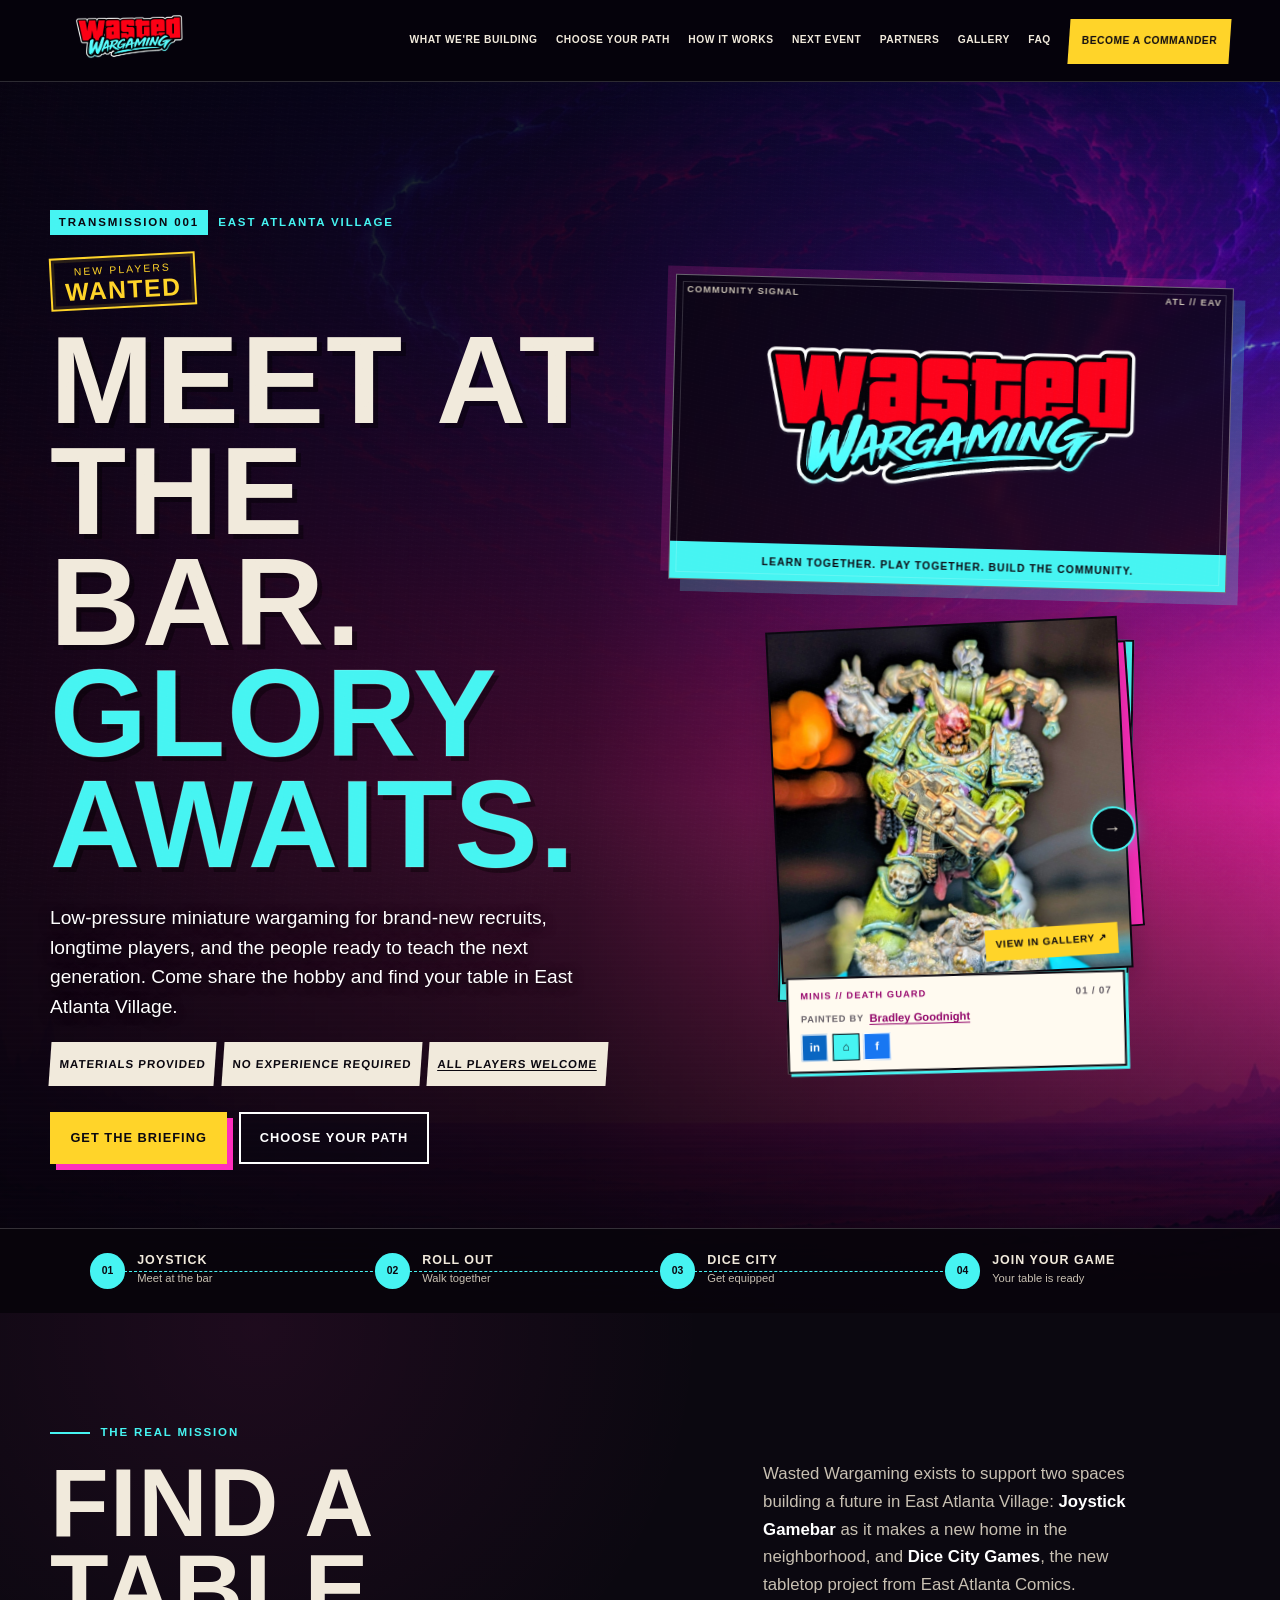
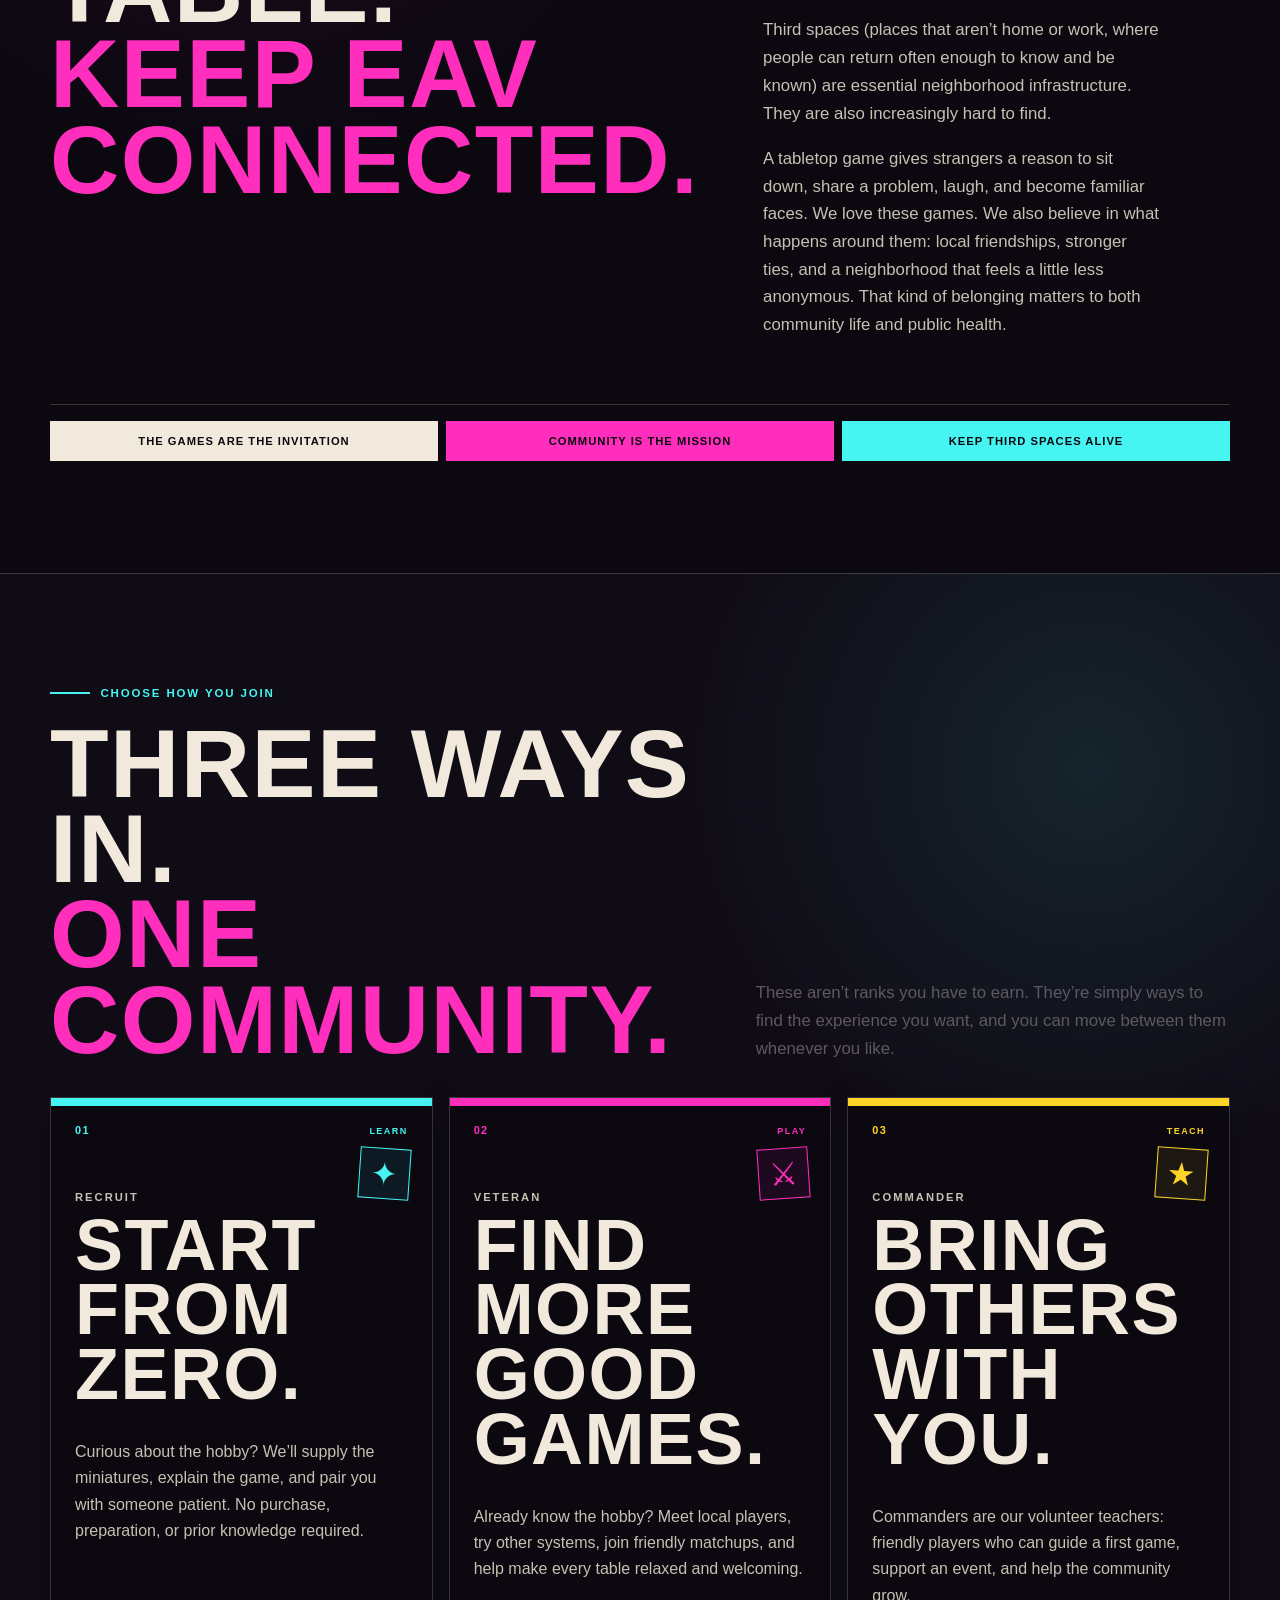
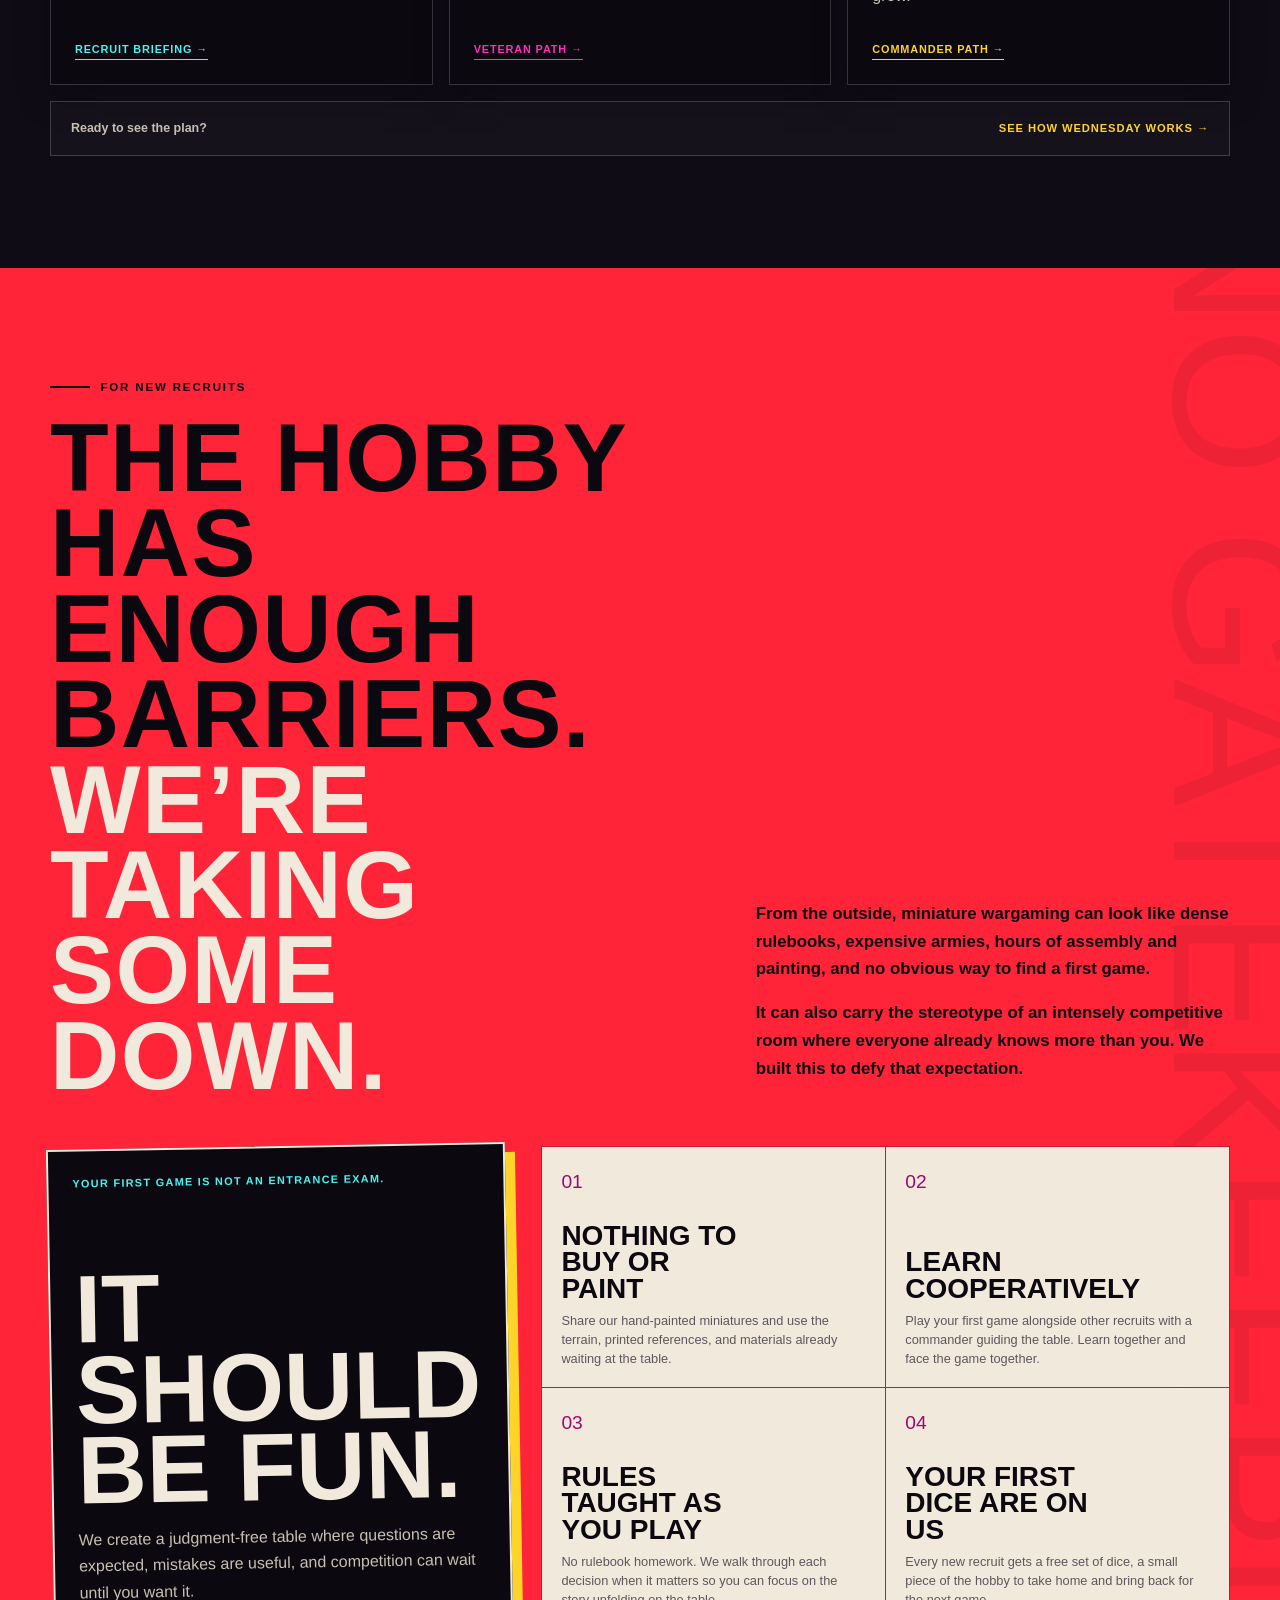
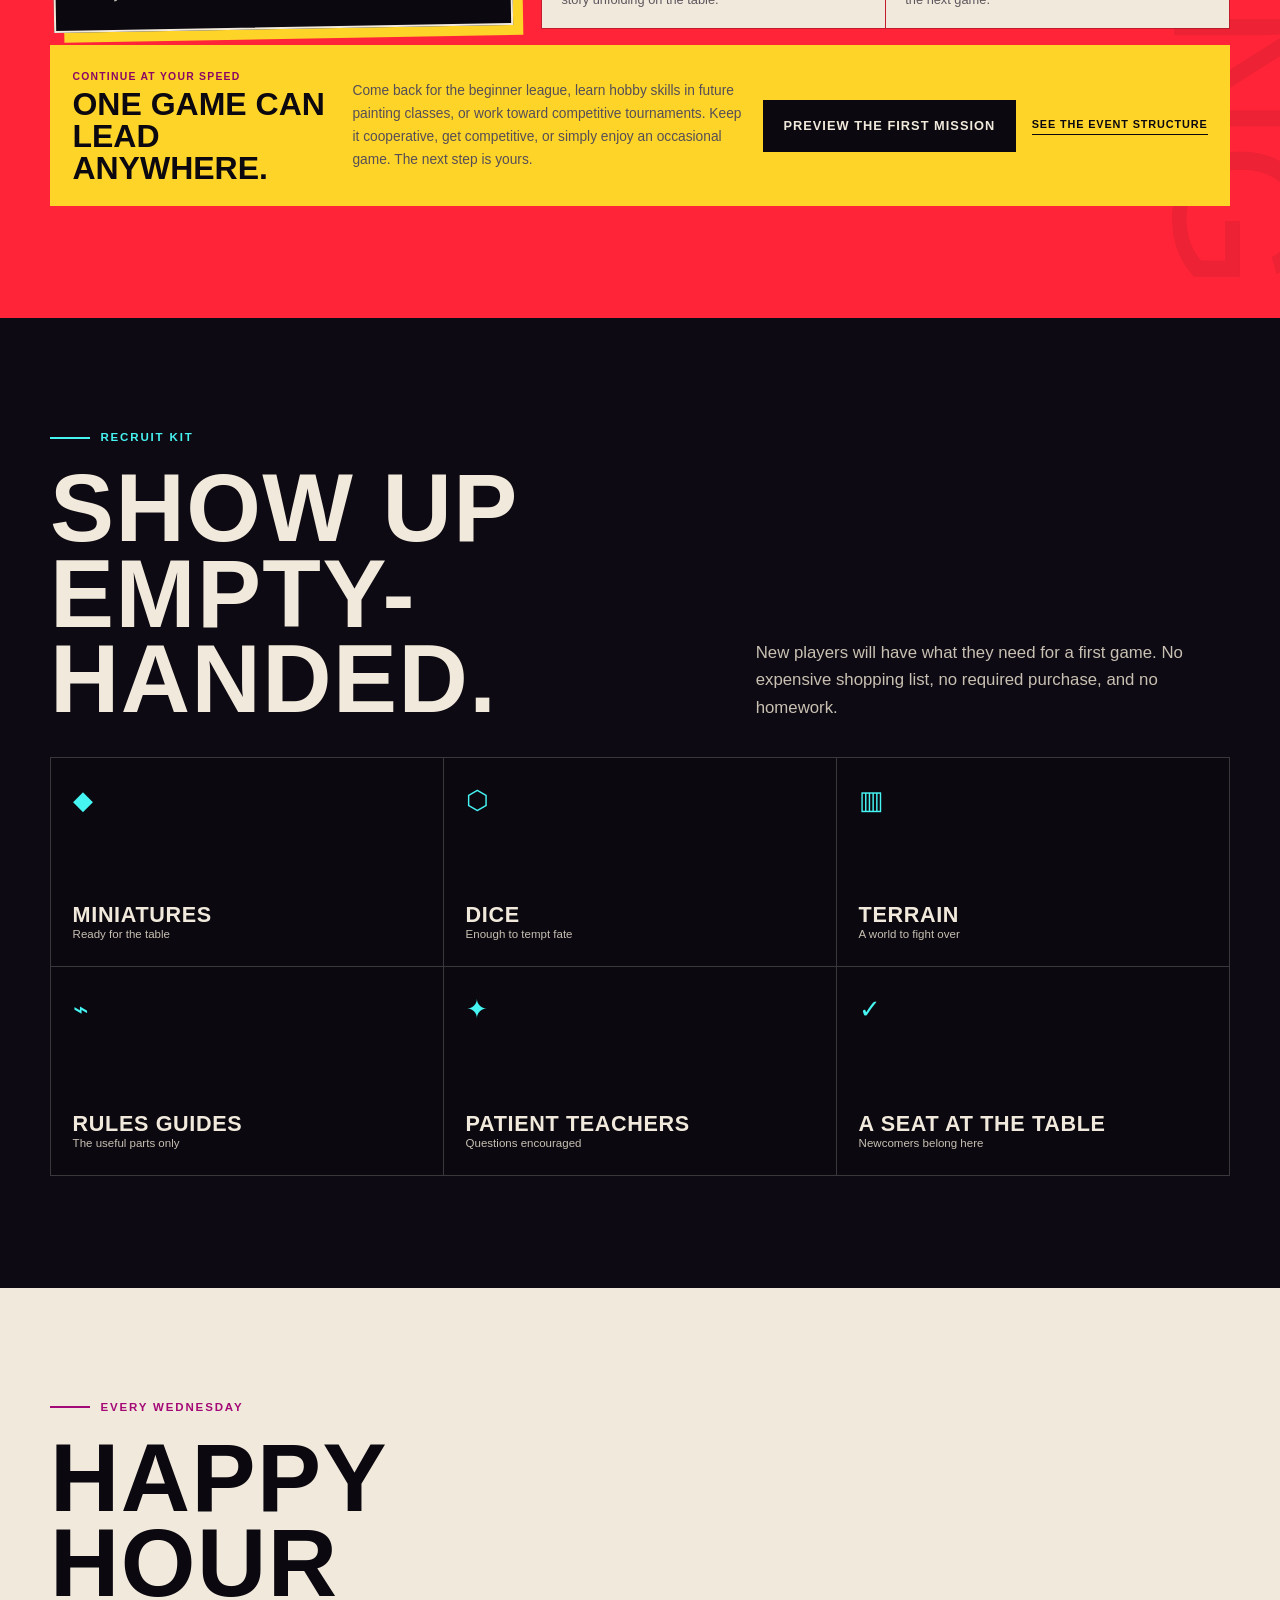
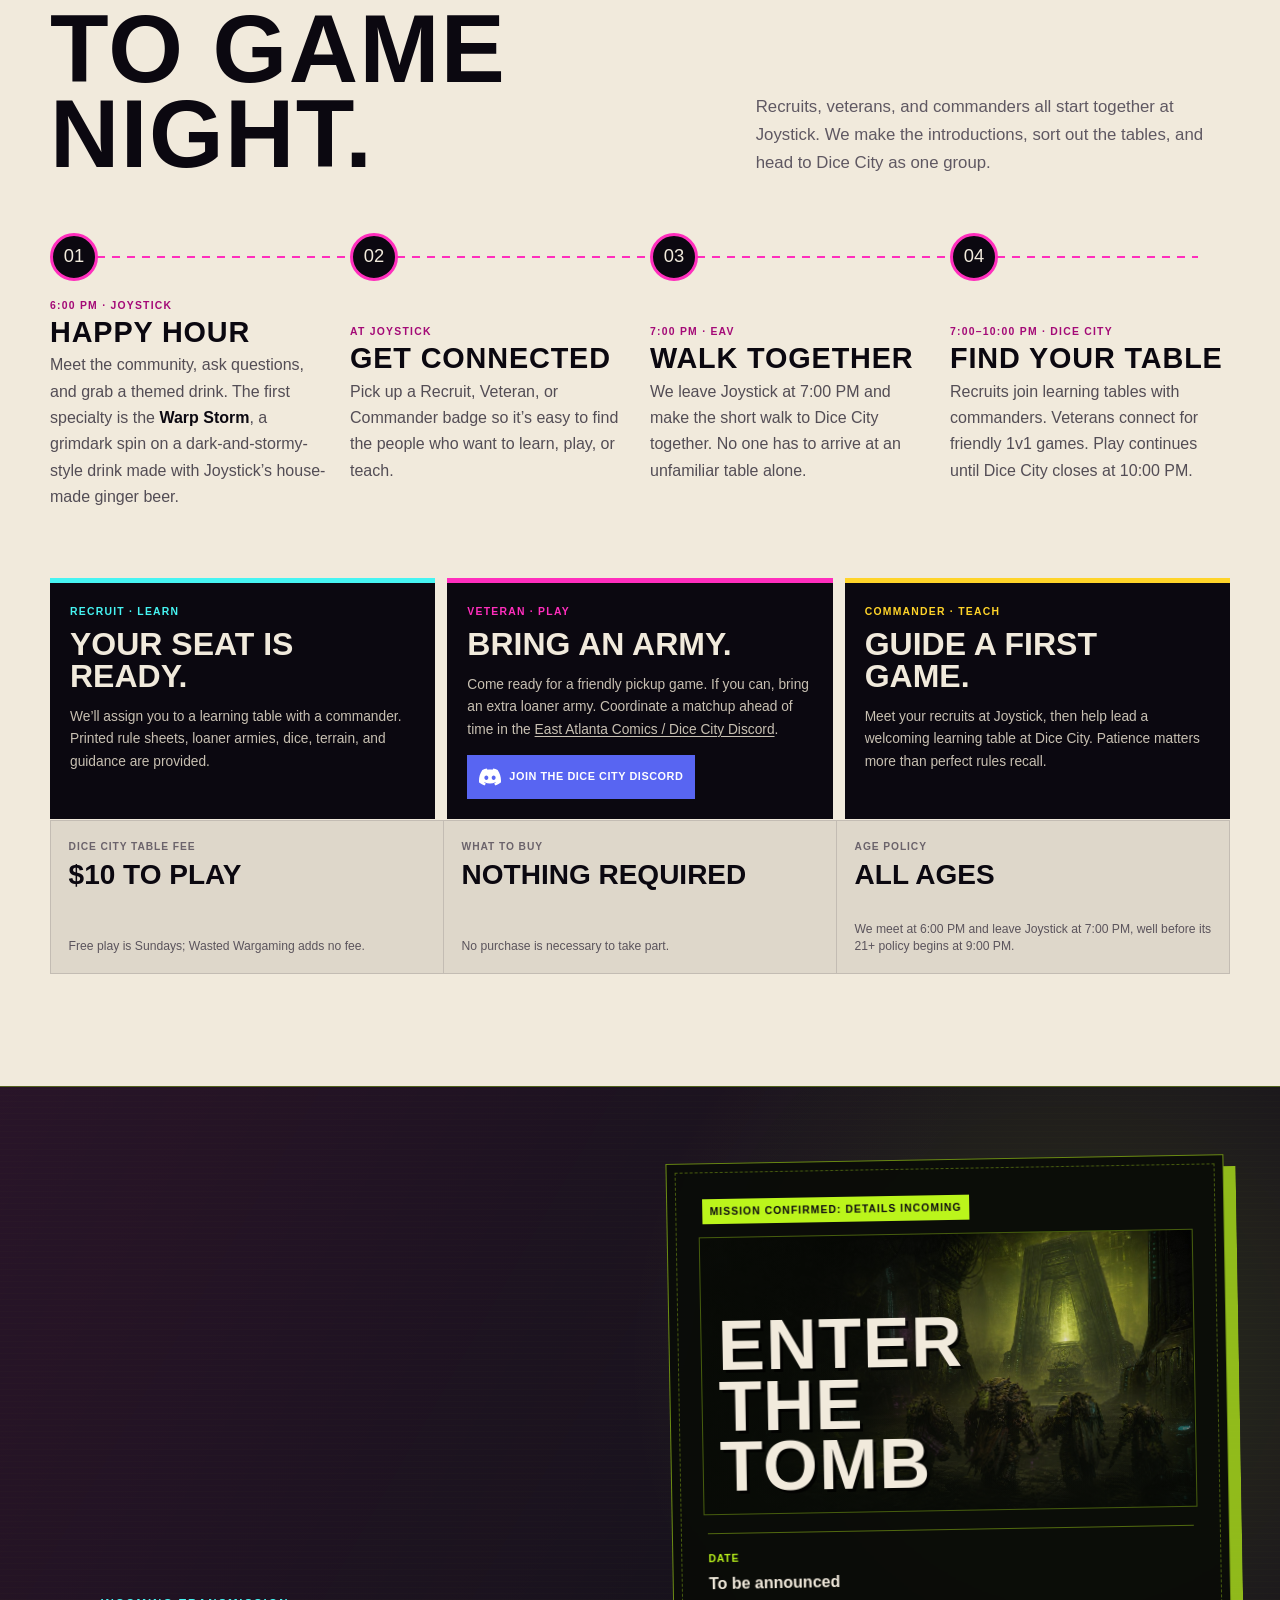
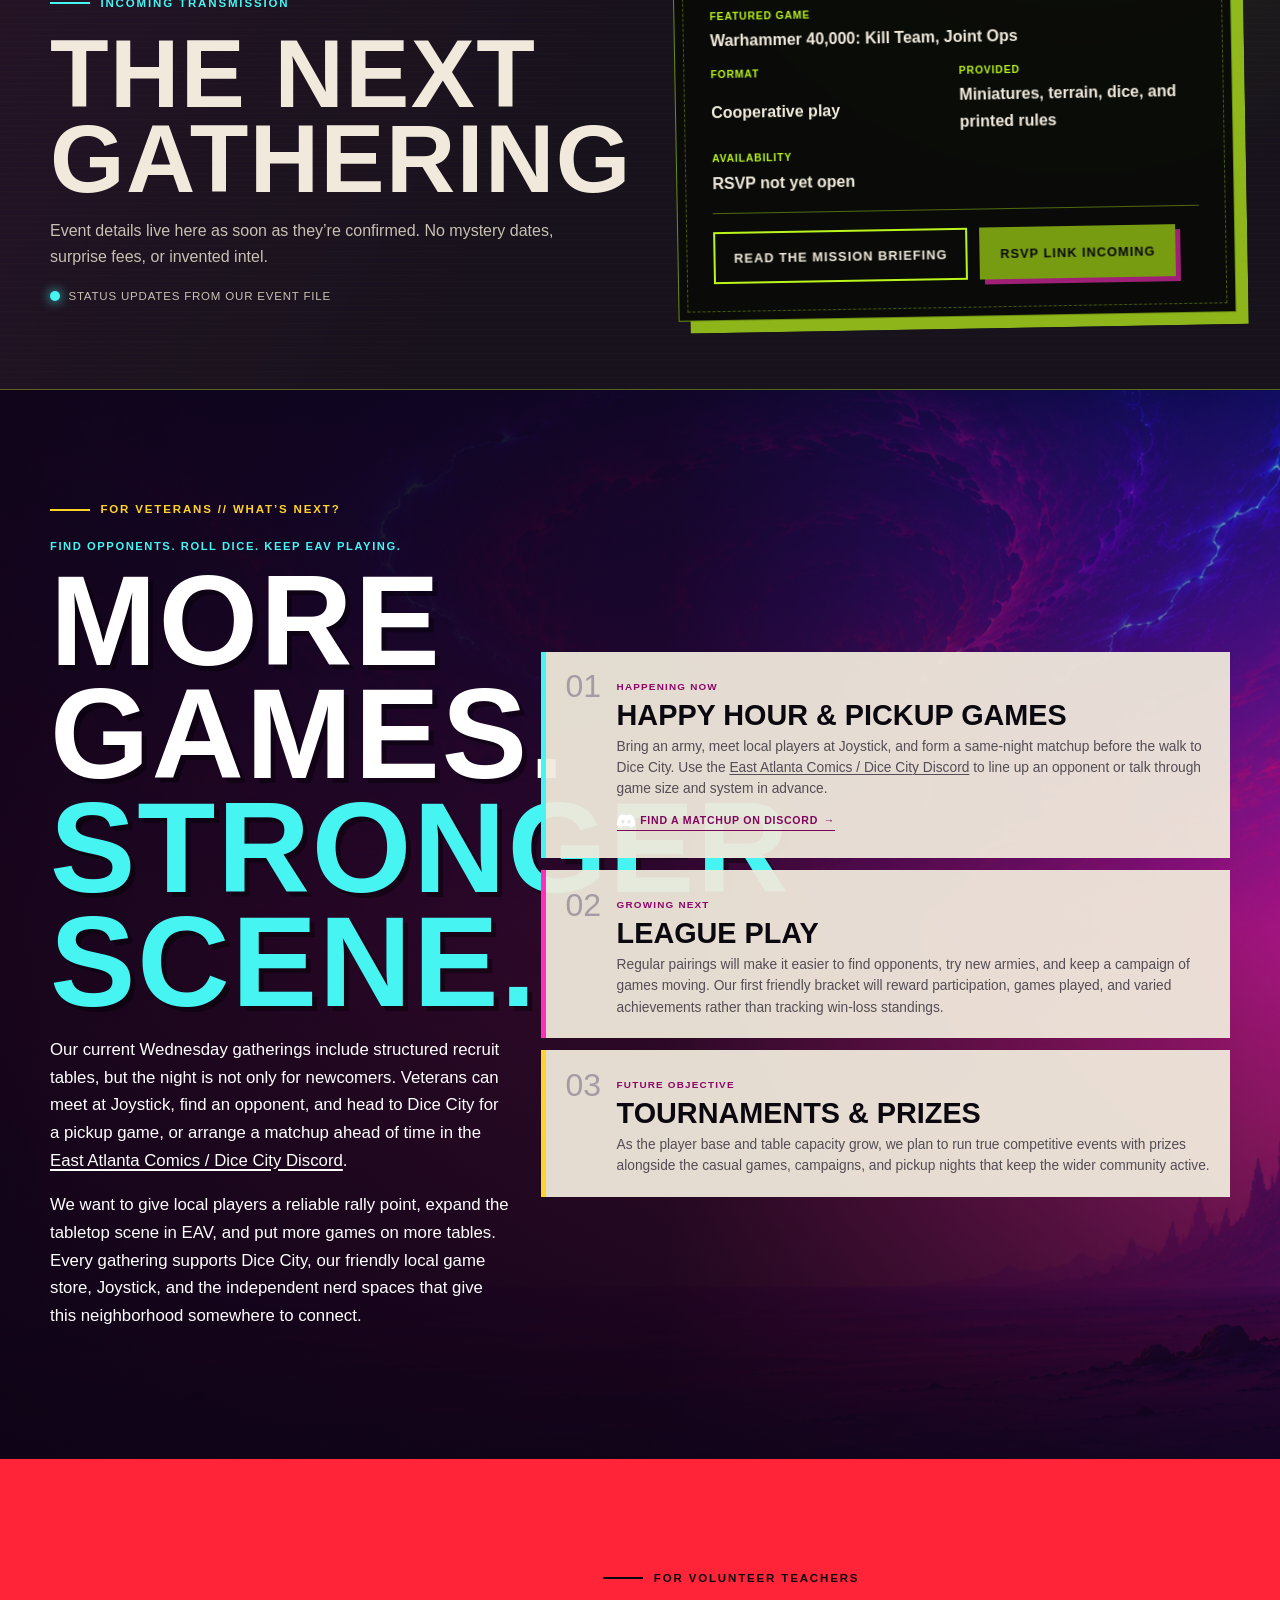
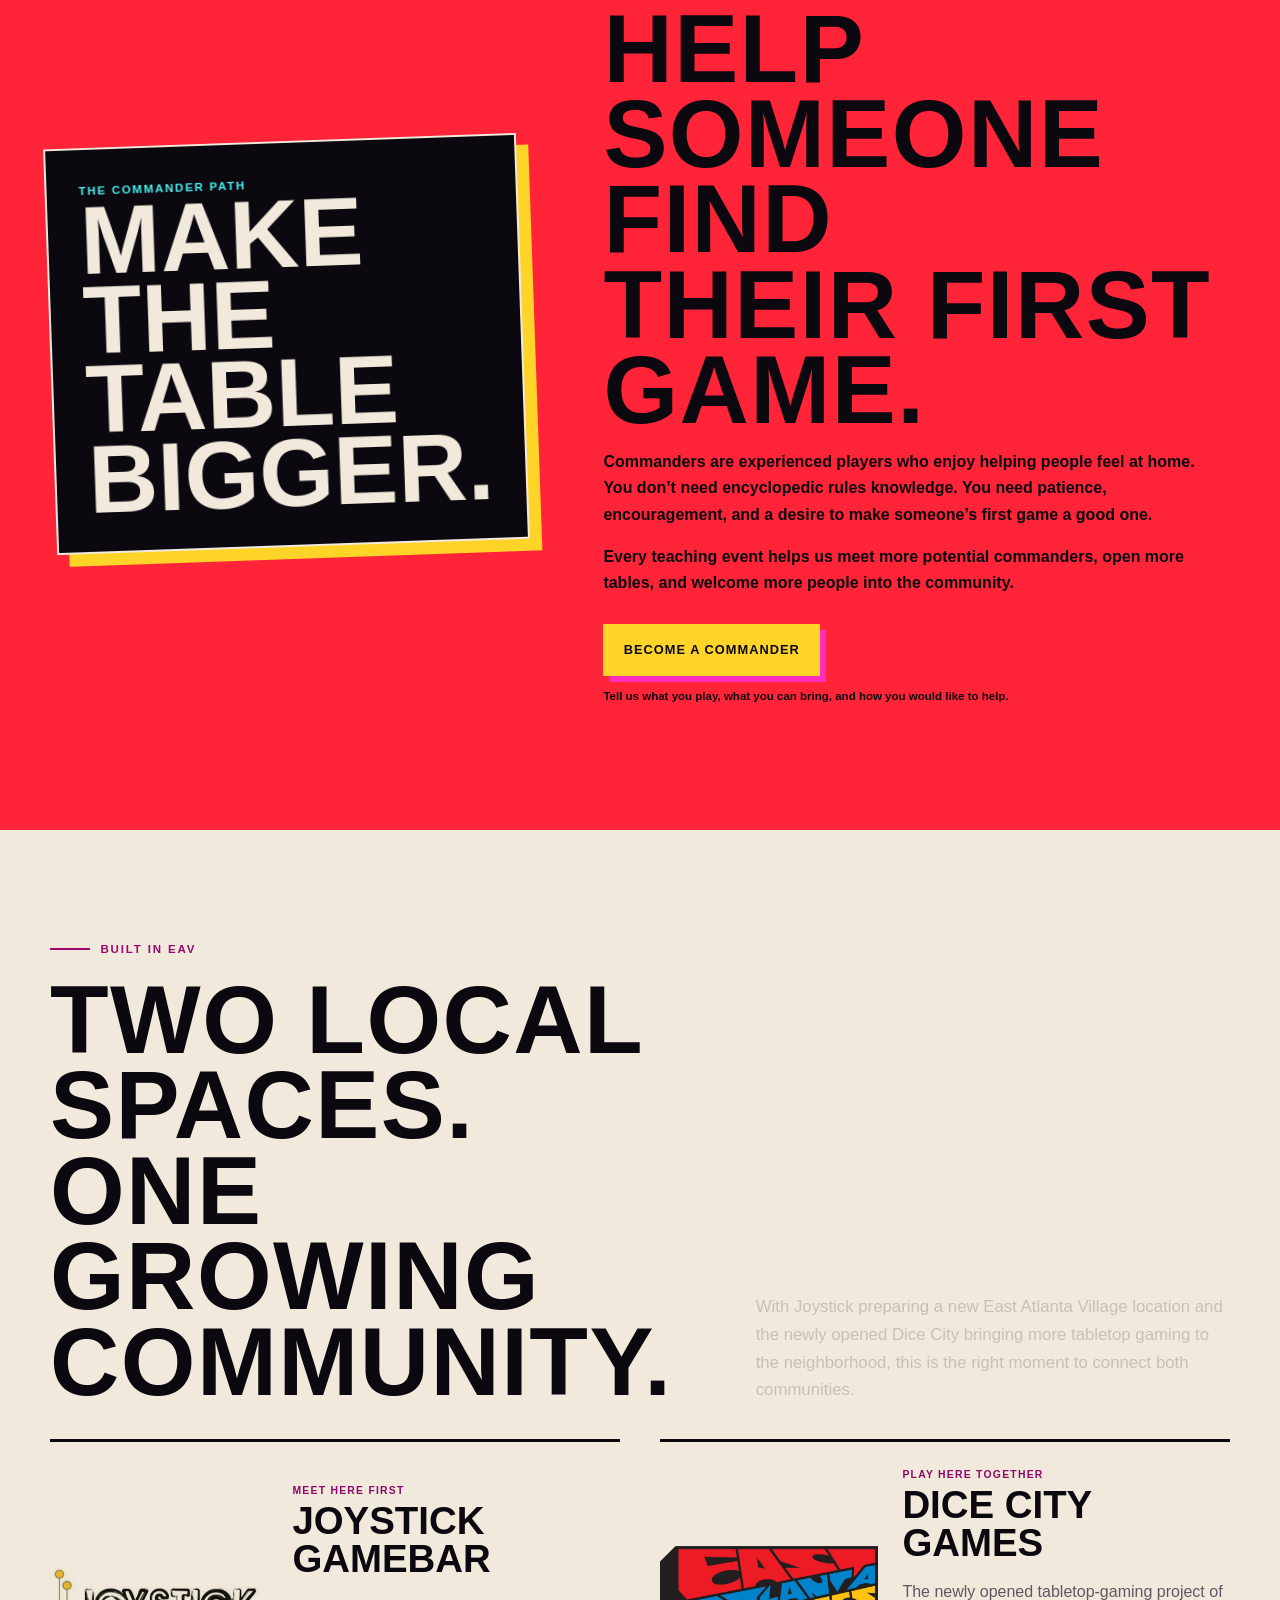
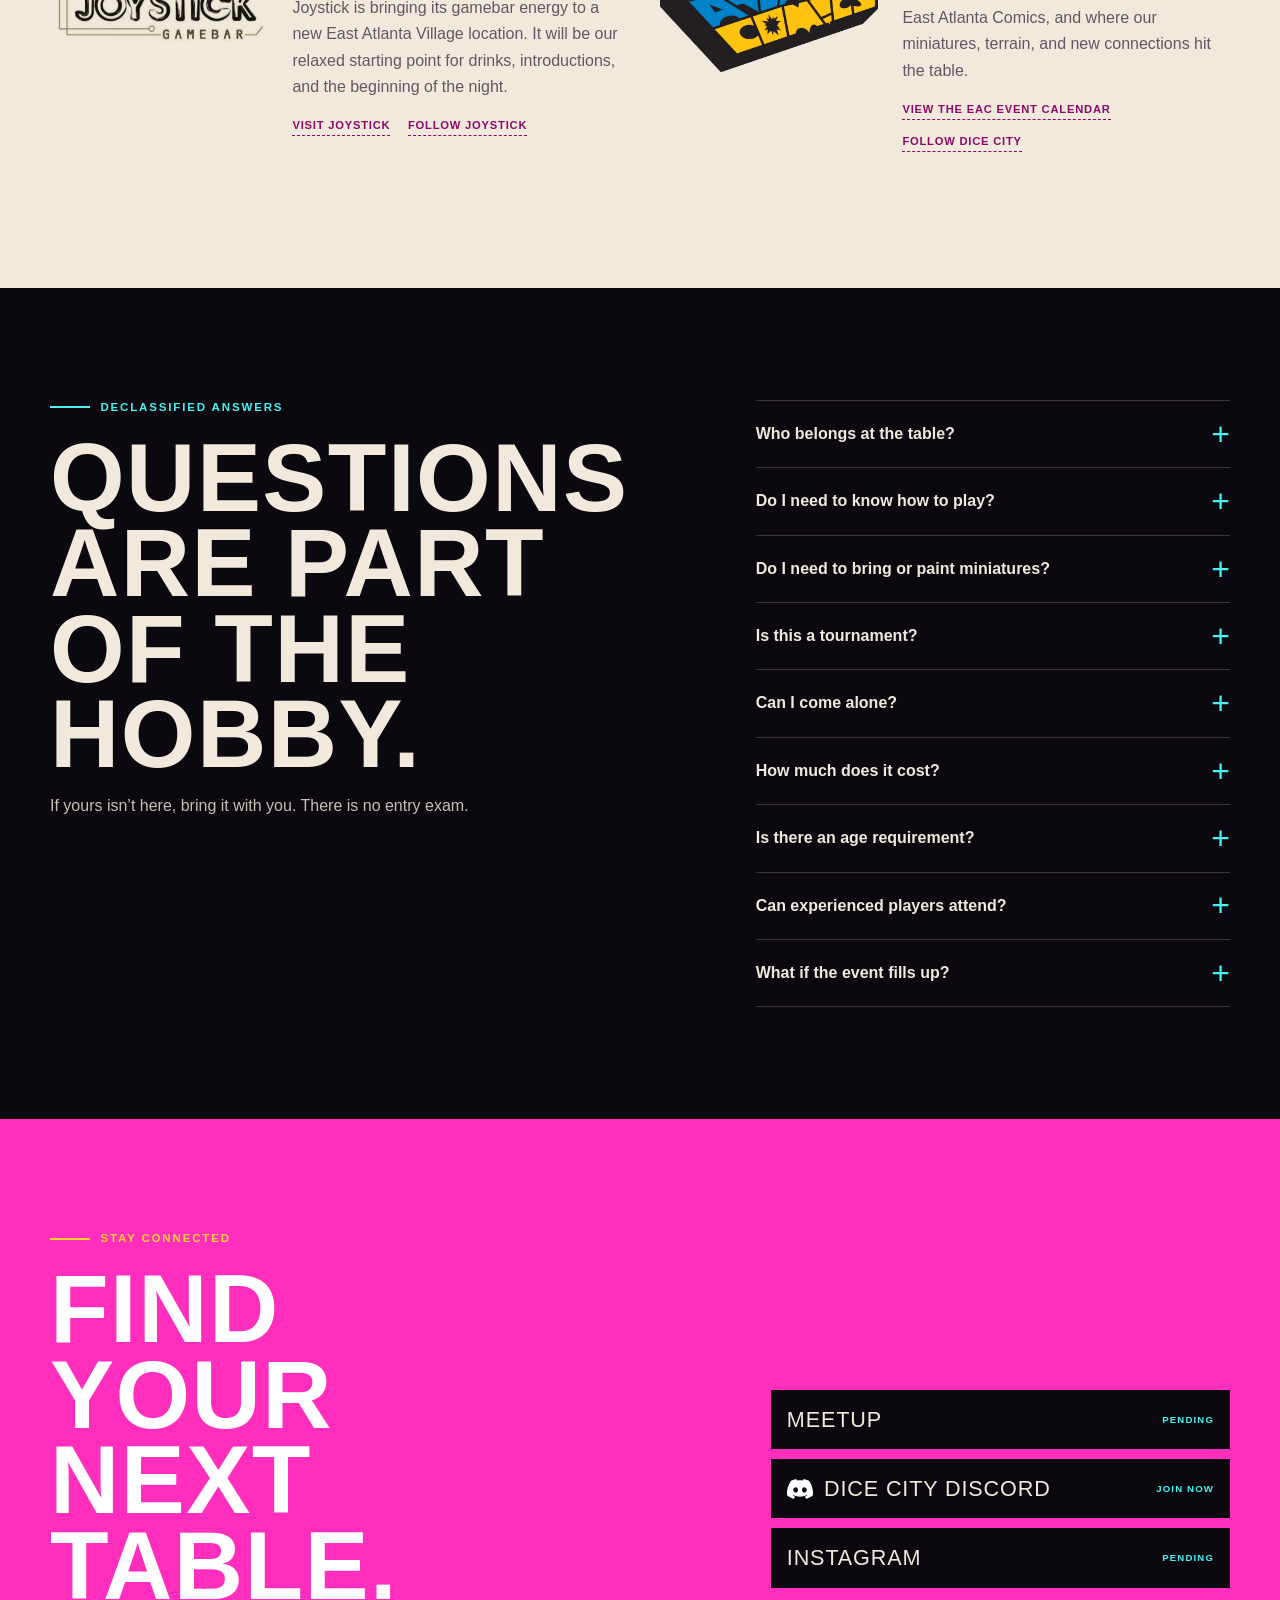
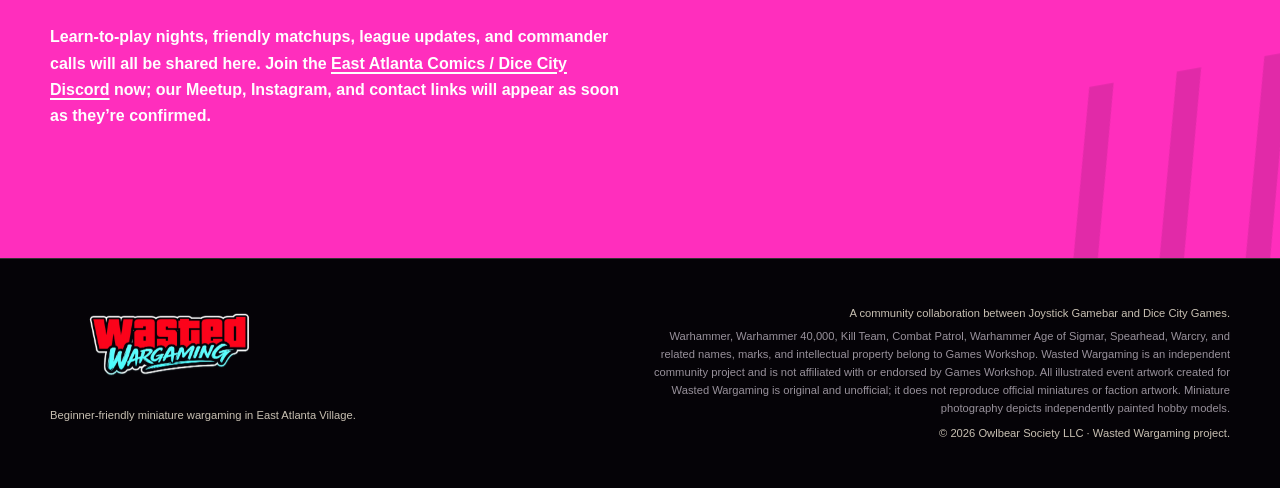
==== commit 251eb1d7: "Gallery update" ====
--- a/index.html
+++ b/index.html
@@ -8,9 +8,13 @@
   <link rel="icon" type="image/png" sizes="256x256" href="assets/images/branding/wasted-wargaming-favicon.png">
   <link rel="apple-touch-icon" href="assets/images/branding/wasted-wargaming-favicon.png">
   <title>Wasted Wargaming | New Players Welcome</title>
-  <link rel="stylesheet" href="assets/css/styles.css">
-  <script src="assets/js/events-data.js" defer></script>
-  <script src="assets/js/site.js" defer></script>
+  <link rel="stylesheet" href="assets/css/styles.css?v=20260731-event-gallery-polish">
+  <script src="assets/js/events-data.js?v=20260731-event-card-art" defer></script>
+  <script src="assets/js/contributors-data.js" defer></script>
+  <script src="assets/js/gallery-data.js?v=20260731-gallery-featured" defer></script>
+  <script src="assets/js/site.js?v=20260731-event-card-art" defer></script>
+  <script src="assets/js/contributor-ui.js" defer></script>
+  <script src="assets/js/home-gallery.js?v=20260731-gallery-refresh" defer></script>
 </head>
 <body>
   <a class="skip-link" href="#main">Skip to the action</a>
@@ -26,9 +30,12 @@
       <span class="nav-toggle__mark" aria-hidden="true"></span>
     </button>
     <nav class="site-nav" id="site-nav" aria-label="Primary navigation" data-nav>
+      <a href="#about">What we're building</a>
       <a href="#roles">Choose your path</a>
+      <a href="#how-it-works">How it works</a>
       <a href="#events">Next event</a>
-      <a href="#about">What we're building</a>
+      <a href="#partners">Partners</a>
+      <a href="gallery.html">Gallery</a>
       <a href="#faq">FAQ</a>
       <a class="nav-recruit" href="commander.html">Become a commander</a>
     </nav>
@@ -58,12 +65,32 @@
           </div>
         </div>
 
-        <div class="hero__identity" aria-label="Wasted Wargaming">
-          <div class="broadcast-label"><span>Community signal</span><span>ATL // EAV</span></div>
-          <div class="hero__logo-window">
-            <img src="assets/images/branding/wasted-wargaming-logo.png" alt="Wasted Wargaming" width="1536" height="1024">
-          </div>
-          <p>Learn together. Play together. Build the community.</p>
+        <div class="hero__signal-stack">
+          <div class="hero__identity" aria-label="Wasted Wargaming">
+            <div class="broadcast-label"><span>Community signal</span><span>ATL // EAV</span></div>
+            <div class="hero__logo-window">
+              <img src="assets/images/branding/wasted-wargaming-logo.png" alt="Wasted Wargaming" width="1536" height="1024">
+            </div>
+            <p>Learn together. Play together. Build the community.</p>
+          </div>
+          <figure class="story-carousel" data-home-gallery>
+            <div class="story-carousel__stack" aria-hidden="true"></div>
+            <a class="story-carousel__photo" href="gallery.html?photo=death-guard-03#archive" data-home-gallery-link aria-label="View miniature photo in the gallery">
+              <img src="assets/images/gallery/death-guard-03.jpg" alt="Hand-painted Death Guard miniature in weathered green armor carrying a heavy firearm." width="1599" height="1600" data-home-gallery-image>
+              <span>View in gallery <span aria-hidden="true">↗</span></span>
+            </a>
+            <figcaption class="story-carousel__caption" aria-live="polite">
+              <div>
+                <p data-home-gallery-tags>Minis // Death Guard</p>
+                <div class="story-carousel__credit" data-home-gallery-credit hidden></div>
+              </div>
+              <strong data-home-gallery-count aria-label="Image 1 of 7">01 / 07</strong>
+            </figcaption>
+            <div class="story-carousel__controls" data-home-gallery-controls>
+              <button type="button" data-home-gallery-previous aria-label="Previous gallery image"><span aria-hidden="true">←</span></button>
+              <button type="button" data-home-gallery-next aria-label="Next gallery image"><span aria-hidden="true">→</span></button>
+            </div>
+          </figure>
         </div>
       </div>
 
@@ -318,7 +345,7 @@
       <div class="game-feature__vista" aria-hidden="true"></div>
       <div class="shell game-feature__content game-feature__content--roadmap">
         <div class="game-feature__copy">
-          <div class="section-tag section-tag--light">For veterans // What we’re building</div>
+          <div class="section-tag section-tag--light">For veterans // What’s next?</div>
           <p class="game-feature__kicker">Find opponents. Roll dice. Keep EAV playing.</p>
           <h2 id="play-title">More games.<br><span>Stronger scene.</span></h2>
           <p>Our current Wednesday gatherings include structured recruit tables, but the night is not only for newcomers. Veterans can meet at Joystick, find an opponent, and head to Dice City for a pickup game, or arrange a matchup ahead of time in the <a class="inline-link" href="https://discord.gg/Nm3C2hq24Y" rel="noopener noreferrer">East Atlanta Comics / Dice City Discord</a>.</p>
@@ -388,7 +415,7 @@
           </article>
           <article class="partner-card partner-card--dice-city">
             <div class="partner-card__logo">
-              <img src="assets/images/partners/east-atlanta-comics-logo.png" alt="East Atlanta Comics, home of Dice City Games" width="1536" height="864" loading="lazy">
+              <img src="assets/images/partners/east-atlanta-comics-logo-transparent.png" alt="East Atlanta Comics, home of Dice City Games" width="1536" height="891" loading="lazy">
             </div>
             <div class="partner-card__copy">
               <p class="partner-card__role">Play here together</p>
@@ -483,7 +510,7 @@
       </div>
       <div class="site-footer__meta">
         <p>A community collaboration between Joystick Gamebar and Dice City Games.</p>
-        <p class="site-footer__legal">Warhammer, Warhammer 40,000, Kill Team, Combat Patrol, Warhammer Age of Sigmar, Spearhead, Warcry, and related names, marks, and intellectual property belong to Games Workshop. Wasted Wargaming is an independent community project and is not affiliated with or endorsed by Games Workshop. All event artwork created for Wasted Wargaming is original and unofficial; it does not reproduce official miniatures or faction artwork.</p>
+        <p class="site-footer__legal">Warhammer, Warhammer 40,000, Kill Team, Combat Patrol, Warhammer Age of Sigmar, Spearhead, Warcry, and related names, marks, and intellectual property belong to Games Workshop. Wasted Wargaming is an independent community project and is not affiliated with or endorsed by Games Workshop. All illustrated event artwork created for Wasted Wargaming is original and unofficial; it does not reproduce official miniatures or faction artwork. Miniature photography depicts independently painted hobby models.</p>
         <p>&copy; <span data-year></span> Owlbear Society LLC · Wasted Wargaming project.</p>
       </div>
     </div>
--- a/assets/css/styles.css
+++ b/assets/css/styles.css
@@ -69,6 +69,39 @@
   transform: translateY(-150%);
 }
 .skip-link:focus { transform: translateY(0); }
+
+.back-to-top {
+  position: fixed;
+  z-index: 40;
+  right: max(1rem, env(safe-area-inset-right));
+  bottom: max(1rem, env(safe-area-inset-bottom));
+  width: 3rem;
+  height: 3rem;
+  display: grid;
+  place-items: center;
+  padding: 0;
+  color: var(--cyan);
+  border: 1px solid currentColor;
+  background: rgba(11, 8, 16, 0.84);
+  box-shadow: 0 0 1.2rem rgba(70, 244, 242, 0.24);
+  font: 900 1.45rem/1 var(--body);
+  opacity: 0;
+  pointer-events: none;
+  transform: translateY(0.75rem);
+  transition: opacity 220ms ease, transform 220ms ease, background-color 220ms ease, box-shadow 220ms ease;
+}
+.back-to-top.is-visible {
+  opacity: 0.24;
+  pointer-events: auto;
+  transform: translateY(0);
+}
+.back-to-top.is-active,
+.back-to-top:hover,
+.back-to-top:focus-visible {
+  opacity: 1;
+  background: rgba(11, 8, 16, 0.96);
+  box-shadow: 0 0 1.35rem rgba(70, 244, 242, 0.48);
+}
 
 .site-header {
   position: absolute;
@@ -310,11 +343,16 @@
 .button--ghost { color: white; background: rgba(11,8,16,0.45); }
 .button[disabled] { opacity: 0.62; cursor: not-allowed; box-shadow: 4px 4px 0 rgba(255,46,189,0.55); transform: none; }
 
+.hero__signal-stack {
+  width: 100%;
+  max-width: 34rem;
+  display: grid;
+  gap: 1.4rem;
+  justify-self: center;
+}
 .hero__identity {
   position: relative;
   width: 100%;
-  max-width: 34rem;
-  justify-self: center;
   border: 1px solid rgba(255,255,255,0.38);
   background: rgba(8,5,12,0.72);
   box-shadow: 12px 12px 0 rgba(70,244,242,0.22), -8px -8px 0 rgba(255,46,189,0.18);
@@ -566,44 +604,45 @@
 .event-zone {
   overflow: hidden;
   background:
-    linear-gradient(120deg, rgba(255,46,189,0.1), transparent 55%),
+    radial-gradient(circle at 84% 30%, rgba(187,245,27,0.12), transparent 28rem),
+    linear-gradient(120deg, rgba(255,46,189,0.08), transparent 55%),
     var(--ink-soft);
-  border-block: 1px solid rgba(255,46,189,0.28);
+  border-block: 1px solid rgba(187,245,27,0.35);
 }
 .event-zone::before {
-  position: absolute;
-  right: -4rem;
-  top: -2rem;
-  color: rgba(255,255,255,0.025);
-  content: "NEXT";
-  font-family: var(--display);
-  font-size: 20rem;
-  line-height: 1;
-}
-.event-zone__grid { position: relative; display: grid; gap: 2rem; }
+  position: absolute; inset: 0; content: "";
+  background: repeating-linear-gradient(0deg, transparent 0 5px, rgba(187,245,27,0.025) 6px);
+  pointer-events: none;
+}
+.event-zone__grid { position: relative; display: grid; gap: 2rem; align-items: end; }
+.event-zone__intro h2 { margin-bottom: 1rem; color: var(--paper); }
 .event-zone__intro p { max-width: 32rem; color: var(--paper-dim); }
 .data-note { display: flex; align-items: center; gap: 0.5rem; font-size: 0.72rem; letter-spacing: 0.07em; text-transform: uppercase; }
 .data-note span { width: 0.65rem; height: 0.65rem; display: inline-block; border-radius: 50%; background: var(--cyan); box-shadow: 0 0 12px var(--cyan); }
 .event-card {
   position: relative;
   padding: 1.5rem;
-  color: var(--ink);
-  background: var(--yellow);
-  box-shadow: 12px 12px 0 var(--pink);
+  color: var(--paper);
+  background: rgba(8,11,6,0.9);
+  border: 1px solid rgba(187,245,27,0.55);
+  box-shadow: 12px 12px 0 rgba(187,245,27,0.72);
   transform: rotate(-1deg);
-}
-.event-card::before { position: absolute; inset: 8px; border: 1px dashed rgba(11,8,16,0.35); content: ""; pointer-events: none; }
+  backdrop-filter: blur(0.35rem);
+}
+.event-card::before { position: absolute; inset: 8px; border: 1px dashed rgba(187,245,27,0.35); content: ""; pointer-events: none; }
 .event-card > * { position: relative; }
-.event-card__status { width: fit-content; margin: 0 0 0.8rem; padding: 0.25rem 0.45rem; color: white; background: var(--ink); font-size: 0.65rem; font-weight: 900; letter-spacing: 0.1em; text-transform: uppercase; }
-.event-card h3 { max-width: 12ch; margin: 0 0 1rem; font-family: var(--display); font-size: clamp(2.6rem, 10vw, 4.6rem); letter-spacing: 0.02em; line-height: 0.9; text-transform: uppercase; }
+.event-card__status { width: fit-content; margin: 0 0 0.8rem; padding: 0.25rem 0.45rem; color: var(--ink); background: var(--tomb-green, #bbf51b); font-size: 0.65rem; font-weight: 900; letter-spacing: 0.1em; text-transform: uppercase; }
+.event-card__art { position: relative; aspect-ratio: 16 / 9; display: flex; align-items: flex-end; overflow: hidden; margin: 0 -0.25rem; padding: 1rem; background: #080b06 url("../images/events/tomb-world-joint-ops-v2.jpg") center / contain no-repeat; border: 1px solid rgba(187,245,27,0.35); isolation: isolate; }
+.event-card__art::before { position: absolute; z-index: -1; inset: 0; content: ""; background: linear-gradient(90deg, rgba(8,11,6,0.84), rgba(8,11,6,0.08) 72%), linear-gradient(0deg, rgba(8,11,6,0.78), transparent 65%); }
+.event-card h3 { max-width: 8ch; margin: 0; color: var(--paper); font-family: var(--display); font-size: clamp(2.4rem, 9vw, 4.4rem); letter-spacing: 0.02em; line-height: 0.86; text-shadow: 3px 3px 0 rgba(0,0,0,0.75); text-transform: uppercase; }
 .event-card__message { max-width: 36rem; font-weight: 700; }
-.event-card__details { display: grid; gap: 0.5rem; margin: 1.5rem 0; padding: 1rem 0; border-block: 2px solid var(--ink); }
+.event-card__details { display: grid; gap: 0.7rem; margin: 1.15rem 0; padding: 1rem 0; border-block: 1px solid rgba(187,245,27,0.4); }
 .event-card__details div { display: grid; grid-template-columns: 6rem 1fr; gap: 0.75rem; }
-.event-card__details dt { font-size: 0.65rem; font-weight: 900; letter-spacing: 0.08em; text-transform: uppercase; }
-.event-card__details dd { margin: 0; font-weight: 900; }
-.event-card .button { color: var(--paper); border-color: var(--ink); background: var(--ink); box-shadow: 5px 5px 0 rgba(255,255,255,0.75); }
+.event-card__details dt { color: #bbf51b; font-size: 0.65rem; font-weight: 900; letter-spacing: 0.08em; text-transform: uppercase; }
+.event-card__details dd { margin: 0; color: var(--paper); font-weight: 900; }
+.event-card .button { color: var(--ink); border-color: #bbf51b; background: #bbf51b; box-shadow: 5px 5px 0 var(--pink); }
 .event-card__actions { display: flex; flex-wrap: wrap; gap: 0.75rem; }
-.event-card .event-card__details-link { color: var(--ink); background: var(--paper); box-shadow: none; }
+.event-card .event-card__details-link { color: var(--paper); background: transparent; box-shadow: none; }
 
 .kit { background: #0e0a13; }
 .section-heading--tight { margin-bottom: 2.2rem; }
@@ -736,6 +775,44 @@
 .joint-ops-table__side strong { max-width: 13ch; margin: 0.35rem 0; font-family: var(--display); font-size: 2rem; line-height: 0.92; text-transform: uppercase; }
 .joint-ops-table__side p { margin: 0; color: #b8c0a9; font-size: 0.78rem; }
 .joint-ops-table__versus { width: 4.5rem; height: 4.5rem; display: grid; place-items: center; margin: -0.6rem auto; position: relative; z-index: 1; color: var(--ink); background: var(--tomb-green); border-radius: 50%; font-family: var(--display); font-size: 1.1rem; text-transform: uppercase; transform: rotate(-7deg); }
+.faction-gallery { position: relative; width: 100%; margin: 0 0 1.4rem; }
+.faction-gallery__image { position: relative; aspect-ratio: 4 / 3; display: block; overflow: hidden; border: 1px solid rgba(255,255,255,0.2); background: #050704; box-shadow: 0 0 1.5rem rgba(0,0,0,0.45); }
+.faction-gallery__image::after { position: absolute; inset: 0; content: ""; box-shadow: inset 0 0 2rem rgba(0,0,0,0.7); pointer-events: none; }
+.faction-gallery__image img { width: 100%; height: 100%; object-fit: cover; transition: opacity 220ms ease, transform 300ms ease; }
+.faction-gallery__image:hover img { transform: scale(1.035); }
+.faction-gallery figcaption { padding-top: 0.55rem; }
+.faction-gallery figcaption > span { color: var(--tomb-green); font: 900 0.62rem var(--body); letter-spacing: 0.11em; text-transform: uppercase; }
+.faction-gallery__next {
+  position: absolute;
+  z-index: 3;
+  right: 0.65rem;
+  top: calc(50% - 1.6rem);
+  width: 3.2rem;
+  height: 3.2rem;
+  display: grid;
+  place-items: center;
+  padding: 0;
+  color: var(--ink);
+  background: rgba(187,245,27,0.94);
+  border: 2px solid var(--ink);
+  box-shadow: 4px 4px 0 var(--pink);
+  font: 900 1.35rem/1 var(--body);
+  cursor: pointer;
+  opacity: 0;
+  pointer-events: none;
+  transform: translateX(0.4rem);
+  transition: opacity 180ms ease, transform 180ms ease;
+}
+.faction-gallery:hover .faction-gallery__next,
+.faction-gallery:focus-within .faction-gallery__next,
+.faction-gallery.is-active .faction-gallery__next { opacity: 1; pointer-events: auto; transform: translateX(0); }
+.faction-gallery__next:focus-visible { outline: 3px solid var(--cyan); outline-offset: 3px; }
+.faction-gallery__next[hidden] { display: none; }
+.faction-gallery--death-guard { transform: rotate(-1.5deg); }
+.faction-gallery--death-guard .faction-gallery__image { clip-path: polygon(0 0, 96% 0, 100% 100%, 0 100%); border-bottom-color: var(--pink); }
+.faction-gallery--necrons { transform: rotate(1.5deg); }
+.faction-gallery--necrons .faction-gallery__image { clip-path: polygon(4% 0, 100% 0, 100% 100%, 0 100%); border-bottom-color: var(--cyan); }
+.faction-gallery--necrons figcaption > span { color: var(--cyan); }
 .joint-ops-why { position: relative; display: grid; gap: 1.5rem; margin-top: 3rem; padding-top: 2rem; border-top: 1px solid rgba(187,245,27,0.3); }
 .joint-ops-why span { color: var(--tomb-green); font-size: 0.65rem; font-weight: 900; letter-spacing: 0.12em; text-transform: uppercase; }
 .joint-ops-why h3 { max-width: 13ch; margin: 0.35rem 0 0; font-family: var(--display); font-size: 2.5rem; line-height: 0.9; text-transform: uppercase; }
@@ -944,6 +1021,504 @@
 .site-footer p { margin: 0.35rem 0; font-size: 0.7rem; }
 .site-footer .site-footer__legal { color: #98919b; font-size: 0.7rem; line-height: 1.6; }
 
+/* Landing page // community photo story */
+.story-gallery {
+  overflow: hidden;
+  color: var(--ink);
+  background:
+    radial-gradient(circle at 5% 20%, rgba(255,46,189,0.1), transparent 22rem),
+    var(--paper);
+  border-block: 1px solid rgba(11,8,16,0.15);
+}
+.story-gallery::after {
+  position: absolute;
+  right: -1rem;
+  top: 1rem;
+  content: "///";
+  color: rgba(255,46,189,0.08);
+  font: 16rem/1 var(--display);
+  transform: rotate(-8deg);
+}
+.story-gallery__grid { position: relative; z-index: 1; display: grid; gap: 3rem; align-items: center; }
+.story-gallery__copy { max-width: 35rem; }
+.story-gallery .section-tag { color: #98076e; }
+.story-gallery h2 { margin-bottom: 1.25rem; }
+.story-gallery h2 span { color: #a10876; }
+.story-gallery__copy > p { color: #58515a; }
+.story-gallery__credit-note {
+  margin-top: 1.5rem;
+  padding-left: 1rem;
+  border-left: 3px solid var(--cyan);
+  font-size: 0.78rem;
+}
+.story-gallery__archive-link {
+  width: fit-content;
+  display: inline-block;
+  margin-top: 0.75rem;
+  color: #92066a;
+  border-bottom: 2px solid currentColor;
+  font-size: 0.7rem;
+  font-weight: 900;
+  letter-spacing: 0.08em;
+  text-decoration: none;
+  text-transform: uppercase;
+}
+.story-gallery__archive-link:hover { color: var(--ink); }
+
+.story-carousel { position: relative; width: min(100%, 34rem); margin: 0 auto; padding: 0 0.6rem 0.6rem 0; }
+.story-carousel__stack,
+.story-carousel__stack::after {
+  position: absolute;
+  inset: 1.2rem -0.4rem 5.9rem 1rem;
+  content: "";
+  background: var(--cyan);
+  border: 3px solid var(--ink);
+  transform: rotate(3deg);
+}
+.story-carousel__stack::after {
+  inset: 0.65rem 0.7rem -0.8rem -0.9rem;
+  background: var(--pink);
+  transform: rotate(-5deg);
+}
+.story-carousel__photo {
+  position: relative;
+  z-index: 2;
+  aspect-ratio: 1;
+  display: block;
+  overflow: hidden;
+  color: white;
+  background: var(--ink);
+  border: 3px solid var(--ink);
+  box-shadow: 0 12px 28px rgba(11,8,16,0.24);
+  text-decoration: none;
+  transform: rotate(-0.75deg);
+  touch-action: pan-y;
+}
+.story-carousel__photo::before {
+  position: absolute;
+  z-index: 2;
+  top: -0.2rem;
+  left: 50%;
+  width: 5.5rem;
+  height: 1.2rem;
+  content: "";
+  background: rgba(255,212,41,0.84);
+  box-shadow: 0 1px 2px rgba(11,8,16,0.25);
+  transform: translateX(-50%) rotate(1deg);
+}
+.story-carousel__photo img { width: 100%; height: 100%; object-fit: cover; transition: filter 180ms ease, transform 240ms ease; }
+.story-carousel__photo > span {
+  position: absolute;
+  z-index: 2;
+  right: 0.75rem;
+  bottom: 0.75rem;
+  padding: 0.45rem 0.65rem;
+  color: var(--ink);
+  background: var(--yellow);
+  font-size: 0.62rem;
+  font-weight: 900;
+  letter-spacing: 0.08em;
+  text-transform: uppercase;
+  transform: rotate(-1deg);
+}
+.story-carousel__photo:hover img,
+.story-carousel__photo:focus-visible img { filter: saturate(1.12) contrast(1.04); transform: scale(1.025); }
+.story-carousel__caption {
+  position: relative;
+  z-index: 3;
+  min-height: 6.4rem;
+  display: flex;
+  align-items: flex-start;
+  justify-content: space-between;
+  gap: 1rem;
+  margin: -0.1rem 0.7rem 0;
+  padding: 1rem 1.1rem;
+  color: var(--ink);
+  background: #fffaf0;
+  border: 3px solid var(--ink);
+  box-shadow: 5px 5px 0 var(--cyan);
+  transform: rotate(0.6deg);
+}
+.story-carousel__caption p { margin: 0; }
+.story-carousel__caption [data-home-gallery-tags] { color: #97076d; font-size: 0.58rem; font-weight: 900; letter-spacing: 0.12em; text-transform: uppercase; }
+.story-carousel__caption h3 { margin: 0.25rem 0 0; font: clamp(2rem, 8vw, 3.2rem)/0.88 var(--display); text-transform: uppercase; }
+.story-carousel__caption > strong { flex: 0 0 auto; color: #676068; font-size: 0.62rem; letter-spacing: 0.08em; }
+.story-carousel__credit { margin-top: 0.55rem; color: #676068; font-size: 0.68rem; }
+.story-carousel__credit .contributor-credit { align-items: center; flex-wrap: wrap; }
+.story-carousel__credit .contributor-credit__name { color: #92066a; }
+.story-carousel__controls { position: relative; z-index: 4; display: grid; grid-template-columns: 1fr 1fr; gap: 0.65rem; margin: 1rem 0.7rem 0; }
+.story-carousel__controls button {
+  min-height: 3.2rem;
+  padding: 0.65rem;
+  color: var(--paper);
+  background: var(--ink);
+  border: 2px solid var(--ink);
+  font: 900 0.65rem var(--body);
+  letter-spacing: 0.08em;
+  text-transform: uppercase;
+  cursor: pointer;
+}
+.story-carousel__controls button:hover { color: var(--ink); background: var(--cyan); }
+
+/* Compact carousel nested beneath the landing-page community signal */
+.hero__signal-stack .story-carousel {
+  width: min(calc(100% - 1.5rem), 22rem);
+  margin: 1rem auto 1.35rem;
+  padding: 0;
+  transform: rotate(-2deg);
+}
+.hero__signal-stack .story-carousel__stack,
+.hero__signal-stack .story-carousel__stack::after {
+  inset: 0.8rem -0.35rem 4.1rem 0.45rem;
+  border-width: 2px;
+}
+.hero__signal-stack .story-carousel__photo { border-width: 2px; }
+.hero__signal-stack .story-carousel__photo::before { display: none; }
+.hero__signal-stack .story-carousel__caption {
+  min-height: 4.15rem;
+  margin: -0.1rem 0.4rem 0;
+  padding: 0.65rem 0.75rem;
+  border-width: 2px;
+  box-shadow: 3px 3px 0 var(--cyan);
+}
+.hero__signal-stack .story-carousel__credit { margin-top: 0.35rem; }
+.hero__signal-stack .story-carousel__controls {
+  position: absolute;
+  z-index: 5;
+  inset: 0;
+  display: block;
+  margin: 0;
+  opacity: 0.22;
+  pointer-events: none;
+  transition: opacity 220ms ease;
+}
+.hero__signal-stack .story-carousel__controls.is-active,
+.hero__signal-stack .story-carousel__controls:focus-within { opacity: 1; }
+.hero__signal-stack .story-carousel__controls button {
+  position: absolute;
+  top: calc(50% - 2.2rem);
+  width: 2.8rem;
+  min-height: 2.8rem;
+  display: grid;
+  place-items: center;
+  padding: 0;
+  border-color: var(--cyan);
+  border-radius: 50%;
+  box-shadow: 0 0 1rem rgba(70,244,242,0.35);
+  font-size: 1.1rem;
+  pointer-events: auto;
+}
+.hero__signal-stack .story-carousel__controls button:first-child { left: -0.55rem; }
+.hero__signal-stack .story-carousel__controls button:last-child { right: -0.55rem; }
+.hero__signal-stack .story-carousel__controls button[hidden] { display: none; }
+
+/* Shared contributor credits and social links */
+.contributor-credit { display: flex; gap: 0.35rem; align-items: baseline; }
+.contributor-credit__role { color: inherit; font-size: 0.58rem; font-weight: 900; letter-spacing: 0.08em; text-transform: uppercase; }
+.contributor-credit__name { color: inherit; font-size: 0.7rem; font-weight: 900; text-underline-offset: 0.16em; }
+.contributor-socials { display: inline-flex; flex-wrap: wrap; gap: 0.3rem; align-items: center; }
+.contributor-social {
+  width: 1.65rem;
+  height: 1.65rem;
+  display: inline-flex;
+  align-items: center;
+  justify-content: center;
+  color: white;
+  background: var(--ink);
+  border: 1px solid currentColor;
+  font: 900 0.72rem/1 var(--body);
+  text-decoration: none;
+  text-transform: none;
+}
+.contributor-social--linkedin { background: #0a66c2; }
+.contributor-social--facebook { background: #1877f2; }
+.contributor-social--website { color: var(--ink); background: var(--cyan); }
+.contributor-social:hover { color: var(--ink); background: var(--yellow); }
+.contributor-social__label { font-size: 0.7rem; font-weight: 900; }
+
+/* Gallery // field archive */
+.gallery-page { background: #08060b; }
+.gallery-page [hidden] { display: none !important; }
+.gallery-hero {
+  position: relative;
+  min-height: min(52rem, 82svh);
+  display: grid;
+  align-items: end;
+  overflow: hidden;
+  isolation: isolate;
+  background: #09070d;
+}
+.gallery-hero__image,
+.gallery-hero__wash { position: absolute; z-index: -2; inset: 0; }
+.gallery-hero__image {
+  left: 20%;
+  background: url("../images/gallery/death-guard-03.jpg") center 38% / cover no-repeat;
+  filter: saturate(1.08) contrast(1.06);
+}
+.gallery-hero__wash {
+  z-index: -1;
+  background:
+    linear-gradient(90deg, #09070d 0 30%, rgba(9,7,13,0.9) 48%, rgba(9,7,13,0.15) 82%),
+    linear-gradient(0deg, #09070d 0, transparent 35%),
+    linear-gradient(135deg, rgba(255,36,56,0.38), transparent 42%);
+}
+.gallery-hero__content { padding-top: 7rem; padding-bottom: 4rem; }
+.gallery-hero h1 {
+  max-width: 10ch;
+  margin: 1rem 0;
+  font-family: var(--display);
+  font-size: clamp(5rem, 18vw, 11rem);
+  letter-spacing: -0.04em;
+  line-height: 0.72;
+  text-transform: uppercase;
+}
+.gallery-hero h1 em { color: var(--cyan); font-style: normal; text-shadow: 4px 4px 0 rgba(255,46,189,0.6); }
+.gallery-hero__content > p:not(.eyebrow) { max-width: 37rem; color: var(--paper-dim); font-size: clamp(1rem, 2vw, 1.2rem); }
+.gallery-hero__stamp {
+  position: absolute;
+  right: 1rem;
+  bottom: 2rem;
+  width: 10rem;
+  display: none;
+  padding: 0.75rem;
+  color: var(--ink);
+  background: var(--yellow);
+  border: 3px solid var(--ink);
+  box-shadow: 0 0 0 2px var(--yellow);
+  line-height: 1;
+  text-transform: uppercase;
+  transform: rotate(3deg);
+}
+.gallery-hero__stamp span,
+.gallery-hero__stamp small { display: block; font-size: 0.55rem; font-weight: 900; letter-spacing: 0.12em; }
+.gallery-hero__stamp strong { display: block; margin: 0.25rem 0; font: 1.55rem/0.85 var(--display); }
+
+.gallery-archive { color: var(--ink); background: var(--paper); }
+.gallery-archive__heading { display: grid; gap: 1.5rem; }
+.gallery-archive__heading h2 { margin-bottom: 0; }
+.gallery-archive__heading > div:last-child { max-width: 34rem; align-self: end; color: #5e5760; }
+.gallery-count { color: #92056a; font-size: 0.72rem; font-weight: 900; letter-spacing: 0.08em; text-transform: uppercase; }
+.gallery-filters {
+  display: flex;
+  gap: 0.55rem;
+  margin: 0;
+  padding-bottom: 0.4rem;
+  overflow-x: auto;
+  scrollbar-color: var(--pink) rgba(11,8,16,0.12);
+}
+.gallery-filter-panel { margin: 2rem 0; }
+.gallery-subfilter-slot { min-height: 4rem; padding-top: 0.65rem; }
+.gallery-filters--secondary { align-items: center; }
+.gallery-filters--secondary > span {
+  flex: 0 0 auto;
+  color: #7b727c;
+  font-size: 0.58rem;
+  font-weight: 900;
+  letter-spacing: 0.1em;
+  text-transform: uppercase;
+}
+.gallery-filters--secondary button { min-height: 2.6rem; padding-block: 0.45rem; }
+.gallery-filters button,
+.gallery-stage__controls button,
+.gallery-lightbox button {
+  min-height: 3rem;
+  padding: 0.65rem 0.9rem;
+  color: inherit;
+  border: 2px solid currentColor;
+  background: transparent;
+  font: 900 0.68rem var(--body);
+  letter-spacing: 0.08em;
+  text-transform: uppercase;
+  cursor: pointer;
+}
+.gallery-filters button { flex: 0 0 auto; }
+.gallery-filters button[aria-pressed="true"] { color: var(--paper); background: var(--ink); box-shadow: 4px 4px 0 var(--pink); }
+.gallery-filter-clear { margin-left: auto; }
+.gallery-filter-clear > span { margin-left: 0.25rem; font-size: 1rem; line-height: 0; }
+
+.gallery-stage {
+  position: relative;
+  width: min(100%, 50rem);
+  aspect-ratio: 1;
+  display: block;
+  margin: 2.5rem auto 4rem;
+  overflow: hidden;
+  color: var(--paper);
+  background: #0a080d;
+  border: 2px solid var(--ink);
+  box-shadow: 8px 8px 0 var(--pink);
+}
+.gallery-stage__frame { position: absolute; inset: 0; min-height: 0; overflow: hidden; background: #050407; }
+.gallery-stage__image { position: absolute; inset: 0; width: 100%; height: 100%; display: grid; place-items: center; padding: 0; border: 0; background: transparent; cursor: zoom-in; }
+.gallery-stage__image img { position: absolute; inset: 0; width: 100%; height: 100%; max-height: none; object-fit: cover; opacity: 0; transition: opacity 900ms ease; }
+.gallery-stage__image img.is-active { opacity: 1; }
+.gallery-stage__number { position: absolute; z-index: 3; left: 0.75rem; top: 0.75rem; bottom: auto; padding: 0.4rem 0.6rem; color: var(--ink); background: var(--cyan); font: 900 0.66rem var(--body); letter-spacing: 0.08em; text-transform: uppercase; }
+.gallery-stage__copy {
+  position: absolute;
+  z-index: 3;
+  inset: auto 0 0;
+  display: flex;
+  flex-direction: column;
+  justify-content: flex-end;
+  padding: 6rem 1.25rem 1.25rem;
+  background: linear-gradient(transparent, rgba(5,3,7,0.94) 52%, rgba(5,3,7,0.99));
+  border: 0;
+}
+.gallery-image-tags { display: flex; flex-wrap: wrap; gap: 0.4rem; margin-bottom: 1rem; }
+.gallery-image-tags > button {
+  display: inline-flex;
+  align-items: center;
+  min-height: 1.8rem;
+  padding: 0.3rem 0.8rem 0.3rem 0.65rem;
+  color: var(--paper);
+  background: #29242d;
+  border-left: 0.3rem solid var(--cyan);
+  clip-path: polygon(0 0, calc(100% - 0.45rem) 0, 100% 50%, calc(100% - 0.45rem) 100%, 0 100%);
+  font-size: 0.58rem;
+  font-weight: 900;
+  letter-spacing: 0.1em;
+  line-height: 1;
+  text-transform: uppercase;
+  border-top: 0;
+  border-right: 0;
+  border-bottom: 0;
+  cursor: pointer;
+}
+.gallery-image-tags > button:hover,
+.gallery-image-tags > button:focus-visible { filter: brightness(1.2); outline: 2px solid var(--cyan); outline-offset: 2px; }
+.gallery-image-tags > button[data-tag="featured"] { color: var(--ink); background: var(--yellow); border-left-color: var(--pink); }
+.gallery-image-tags > button[data-tag="event-photos"] { background: #8d075f; border-left-color: var(--yellow); }
+.gallery-tag-remove-mark { margin-left: 0.45rem; font-size: 0.9rem; line-height: 0.7; }
+.gallery-feature-credit { margin-bottom: 0.9rem; }
+.gallery-feature-credit .contributor-credit { flex-wrap: wrap; color: var(--paper-dim); }
+.gallery-feature-credit .contributor-credit__name { color: var(--yellow); }
+.gallery-stage__copy > span { color: var(--paper-dim); font-size: 0.82rem; }
+.gallery-stage__controls { width: min(100%, 22rem); display: flex; gap: 0.6rem; margin-top: 1rem; }
+.gallery-stage__controls button { flex: 1; color: var(--paper); }
+.gallery-stage__controls button:hover { color: var(--ink); background: var(--cyan); }
+
+.gallery-grid { display: grid; grid-template-columns: repeat(2, minmax(0, 1fr)); gap: 0.75rem; }
+.gallery-card {
+  position: relative;
+  min-width: 0;
+  aspect-ratio: 1;
+  padding: 0;
+  overflow: hidden;
+  color: white;
+  border: 0;
+  background: #0b0810;
+  cursor: zoom-in;
+  text-align: left;
+}
+.gallery-card img { width: 100%; height: 100%; aspect-ratio: 1; object-fit: cover; transition: filter 180ms ease, transform 220ms ease; }
+.gallery-card__caption {
+  position: absolute;
+  left: 0;
+  right: 0;
+  bottom: 0;
+  display: grid;
+  gap: 0.2rem;
+  padding: 2rem 0.65rem 0.65rem;
+  background: linear-gradient(transparent, rgba(5,3,7,0.95));
+}
+.gallery-card__caption small { color: var(--cyan); font-size: 0.55rem; font-weight: 900; letter-spacing: 0.1em; text-transform: uppercase; }
+.gallery-card__credit { color: var(--paper-dim); font-size: 0.55rem; font-weight: 800; }
+.gallery-card:hover img { filter: saturate(1.15) contrast(1.04); transform: scale(1.025); }
+
+.gallery-empty { display: grid; gap: 1rem; align-items: center; min-height: 24rem; padding: 2rem; color: var(--paper); background: var(--ink); border: 2px dashed var(--pink); }
+.gallery-empty > span { color: var(--cyan); font: 8rem/0.7 var(--display); opacity: 0.3; }
+.gallery-empty p:first-child { margin: 0; color: var(--cyan); font-size: 0.65rem; font-weight: 900; letter-spacing: 0.12em; text-transform: uppercase; }
+.gallery-empty h3 { margin: 0.3rem 0 0.6rem; font: clamp(3rem, 10vw, 6rem)/0.8 var(--display); text-transform: uppercase; }
+.gallery-empty p:last-child { max-width: 36rem; color: var(--paper-dim); }
+
+.gallery-callout { overflow: hidden; background: radial-gradient(circle at 85% 20%, rgba(70,244,242,0.2), transparent 25rem), #0b0810; }
+.gallery-callout::before { position: absolute; right: -2rem; top: -5rem; content: "ARCHIVE"; color: rgba(255,46,189,0.09); font: 14rem/1 var(--display); transform: rotate(4deg); }
+.gallery-callout__inner { position: relative; display: grid; gap: 2rem; }
+.gallery-callout__inner p { max-width: 38rem; color: var(--paper-dim); }
+.gallery-callout__actions { display: flex; flex-wrap: wrap; gap: 0.75rem; }
+
+.gallery-lightbox {
+  width: min(96vw, 80rem);
+  height: 94svh;
+  max-width: none;
+  max-height: none;
+  grid-template-rows: auto minmax(0, 1fr) auto;
+  padding: 0;
+  color: var(--paper);
+  border: 2px solid var(--cyan);
+  background: #08060a;
+  box-shadow: 0 0 0 0.5rem rgba(255,46,189,0.35);
+}
+.gallery-lightbox[open] { display: grid; }
+.gallery-lightbox::backdrop { background: rgba(3,2,4,0.92); backdrop-filter: blur(5px); }
+.gallery-lightbox__bar { display: flex; align-items: center; justify-content: space-between; gap: 1rem; padding: 0.75rem 1rem; border-bottom: 1px solid rgba(241,234,220,0.2); }
+.gallery-lightbox__bar p { margin: 0; color: var(--cyan); font-size: 0.58rem; font-weight: 900; letter-spacing: 0.1em; text-transform: uppercase; }
+.gallery-image-tags--lightbox { margin: 0.45rem 0 0; }
+.gallery-image-tags--lightbox > button { min-height: 1.45rem; padding-block: 0.2rem; font-size: 0.5rem; }
+.gallery-lightbox-credit { margin-top: 0.35rem; }
+.gallery-lightbox-credit .contributor-credit { flex-wrap: wrap; color: var(--paper-dim); }
+.gallery-lightbox-credit .contributor-credit__name { color: var(--yellow); }
+.gallery-lightbox__bar button { flex: 0 0 auto; color: var(--paper); }
+.gallery-lightbox__image { min-height: 0; display: grid; place-items: center; overflow: hidden; cursor: zoom-in; touch-action: pan-x pan-y; }
+.gallery-lightbox__image img { width: auto; height: auto; max-width: none; max-height: none; object-fit: contain; cursor: zoom-in; }
+.gallery-lightbox__image.is-zoomed { display: block; place-items: start; justify-content: start; align-content: start; overflow: auto; cursor: zoom-out; overscroll-behavior: contain; }
+.gallery-lightbox__image.is-zoomed img { display: block; width: auto; height: auto; max-width: none; max-height: none; margin: 0; object-fit: none; cursor: zoom-out; }
+.gallery-lightbox__controls { display: grid; grid-template-columns: 1fr 1fr; gap: 0.75rem; padding: 0.75rem; border-top: 1px solid rgba(241,234,220,0.2); }
+.gallery-lightbox__controls button { color: var(--paper); }
+.gallery-lightbox__controls button:hover,
+.gallery-lightbox__bar button:hover { color: var(--ink); background: var(--cyan); }
+
+@media (max-width: 519px) {
+  .gallery-stage__copy { padding: 3rem 0.85rem 0.85rem; }
+  .gallery-stage__copy > span { display: none; }
+  .gallery-stage__controls { margin-top: 0.65rem; }
+  .gallery-stage__controls button { min-height: 2.75rem; padding: 0.45rem 0.6rem; }
+}
+
+/* Contributor profile */
+.contributor-page { background: var(--ink); }
+.contributor-hero {
+  overflow: hidden;
+  background:
+    radial-gradient(circle at 85% 15%, rgba(70,244,242,0.18), transparent 26rem),
+    radial-gradient(circle at 10% 80%, rgba(255,46,189,0.16), transparent 25rem),
+    #0b0810;
+}
+.contributor-hero::after { position: absolute; right: -3rem; bottom: -4rem; content: "PROFILE"; color: rgba(255,255,255,0.035); font: 16rem/0.8 var(--display); transform: rotate(-6deg); }
+.contributor-hero__grid { position: relative; z-index: 1; display: grid; gap: 2rem; align-items: center; }
+.contributor-monogram {
+  width: min(18rem, 70vw);
+  aspect-ratio: 1;
+  display: grid;
+  place-items: center;
+  color: var(--ink);
+  background: var(--cyan);
+  border: 4px solid var(--paper);
+  box-shadow: 12px 12px 0 var(--pink);
+  font: clamp(6rem, 28vw, 12rem)/1 var(--display);
+  letter-spacing: -0.08em;
+  transform: rotate(-2deg);
+}
+.contributor-hero__copy { max-width: 48rem; }
+.contributor-roles { margin: 1.5rem 0 0.5rem; color: var(--cyan); font-size: 0.65rem; font-weight: 900; letter-spacing: 0.14em; text-transform: uppercase; }
+.contributor-hero h1 { margin: 0; font: clamp(4.5rem, 14vw, 9rem)/0.82 var(--display); letter-spacing: -0.03em; text-transform: uppercase; }
+.contributor-bio { max-width: 44rem; color: var(--paper-dim); font-size: 1.05rem; }
+.contributor-profile-socials { margin-top: 1.25rem; }
+.contributor-profile-socials .contributor-socials { gap: 0.6rem; }
+.contributor-profile-socials .contributor-social { width: auto; min-width: 3rem; height: 3rem; gap: 0.55rem; padding: 0.6rem 0.8rem; }
+
+.contributor-archive { color: var(--ink); background: var(--paper); }
+.contributor-archive__heading { display: grid; gap: 1.5rem; }
+.contributor-archive__heading > div:last-child { max-width: 32rem; align-self: end; color: #5d565e; }
+.contributor-count { color: #95076c; font-size: 0.68rem; font-weight: 900; letter-spacing: 0.1em; text-transform: uppercase; }
+.contributor-work-grid { display: grid; grid-template-columns: repeat(2, minmax(0, 1fr)); gap: 0.85rem; margin-top: 2.5rem; }
+.contributor-work-card { position: relative; min-width: 0; aspect-ratio: 1; display: block; overflow: hidden; color: white; background: var(--ink); text-decoration: none; }
+.contributor-work-card img { width: 100%; height: 100%; aspect-ratio: 1; object-fit: cover; transition: filter 180ms ease, transform 220ms ease; }
+.contributor-work-card > span { position: absolute; inset: auto 0 0; display: grid; gap: 0.15rem; padding: 2.5rem 0.75rem 0.75rem; background: linear-gradient(transparent, rgba(5,3,7,0.96)); }
+.contributor-work-card small { color: var(--cyan); font-size: 0.54rem; font-weight: 900; letter-spacing: 0.1em; text-transform: uppercase; }
+.contributor-work-card:hover img { filter: saturate(1.14) contrast(1.04); transform: scale(1.025); }
+.contributor-work-card:hover small { color: var(--yellow); }
+
 @media (min-width: 520px) {
   .manifesto { grid-template-columns: repeat(3, 1fr); }
   .route-strip ol { display: grid; grid-template-columns: repeat(4, 1fr); }
@@ -952,14 +1527,19 @@
   .joint-ops-facts { grid-template-columns: repeat(2, 1fr); }
   .joint-ops-facts li { padding-inline: 1rem; }
   .joint-ops-kit { grid-template-columns: repeat(2, 1fr); }
+  .event-card__details { grid-template-columns: repeat(2, minmax(0, 1fr)); }
+  .event-card__details div { grid-template-columns: 1fr; gap: 0.2rem; }
+  .event-card__details div:nth-child(2) { grid-column: 1 / -1; }
 }
 
 @media (min-width: 760px) {
   :root { --shell: min(1180px, calc(100% - 4rem)); }
   .section { padding: 7rem 0; }
   .hero__content { grid-template-columns: minmax(0, 1fr) minmax(23rem, 1fr); padding-top: 8rem; padding-bottom: 4rem; }
-  .hero__identity { justify-self: end; }
+  .hero__signal-stack { justify-self: end; }
   .briefing__grid, .section-heading, .event-zone__grid, .faq__grid { grid-template-columns: 1.15fr 0.85fr; gap: 4rem; }
+  .event-zone { padding-block: 4.5rem; }
+  .event-zone__grid { grid-template-columns: repeat(2, minmax(0, 1fr)); gap: 4rem; }
   .process-list { display: grid; grid-template-columns: repeat(4, 1fr); gap: 1.25rem; }
   .process-list::before { left: 2rem; right: 2rem; top: 2.45rem; bottom: auto; width: auto; height: 2px; background: repeating-linear-gradient(to right, var(--pink) 0 8px, transparent 8px 15px); }
   .process-list li { grid-template-columns: 1fr; }
@@ -1003,19 +1583,42 @@
   .connect__inner { grid-template-columns: 1.2fr 0.8fr; }
   .site-footer__inner { grid-template-columns: 1fr 1fr; }
   .site-footer__meta { text-align: right; }
+  .contributor-hero__grid { grid-template-columns: minmax(16rem, 0.65fr) minmax(0, 1.35fr); gap: 5rem; }
+  .contributor-archive__heading { grid-template-columns: 1.1fr 0.9fr; gap: 4rem; }
+  .contributor-work-grid { grid-template-columns: repeat(3, minmax(0, 1fr)); gap: 1rem; }
+  .gallery-hero__stamp { display: block; right: 4rem; bottom: 4rem; }
+  .gallery-archive__heading,
+  .gallery-callout__inner { grid-template-columns: 1.1fr 0.9fr; gap: 4rem; }
+  .gallery-grid { grid-template-columns: repeat(3, minmax(0, 1fr)); gap: 1rem; }
+  .gallery-card { grid-column: auto; }
+  .gallery-empty { grid-template-columns: 0.55fr 1.45fr; padding: 4rem; }
 }
 
 @media (min-width: 1000px) {
+  .site-header {
+    position: sticky;
+    z-index: 30;
+    background: rgba(6, 3, 12, 0.96);
+    backdrop-filter: blur(0.65rem);
+  }
   .nav-toggle { display: none; }
-  .site-nav { position: static; display: flex; align-items: center; gap: 1.15rem; padding: 0; background: transparent; border: 0; }
+  .site-nav { position: static; display: flex; align-items: center; gap: 0.8rem; padding: 0; background: transparent; border: 0; }
   .site-nav a { min-height: 2.75rem; padding: 0; border: 0; font-size: 0.64rem; }
   .site-nav a:hover { color: var(--cyan); }
   .site-nav .nav-recruit { padding: 0 0.8rem; color: var(--ink); background: var(--yellow); transform: skew(-4deg); }
 }
 
+@media (min-width: 1200px) {
+  .site-nav { gap: 1.15rem; }
+}
+
 @media (min-width: 1100px) {
-  .hero__identity { max-width: 40rem; }
+  .hero__signal-stack { max-width: 40rem; }
   .hero__content { gap: 4rem; }
+  .joint-ops-table { display: grid; grid-template-columns: repeat(2, minmax(0, 1fr)); gap: 0.85rem; }
+  .joint-ops-table__label { grid-column: 1 / -1; }
+  .joint-ops-table__versus { position: absolute; left: 50%; top: 52%; margin: 0; transform: translate(-50%, -50%) rotate(-7deg); }
+  .gallery-grid { grid-template-columns: repeat(4, minmax(0, 1fr)); }
   .partner-card { grid-template-columns: minmax(11rem, 0.8fr) minmax(0, 1.2fr); grid-template-rows: 1fr; align-items: center; }
   .rules-grid { grid-template-columns: repeat(4, 1fr); }
 }
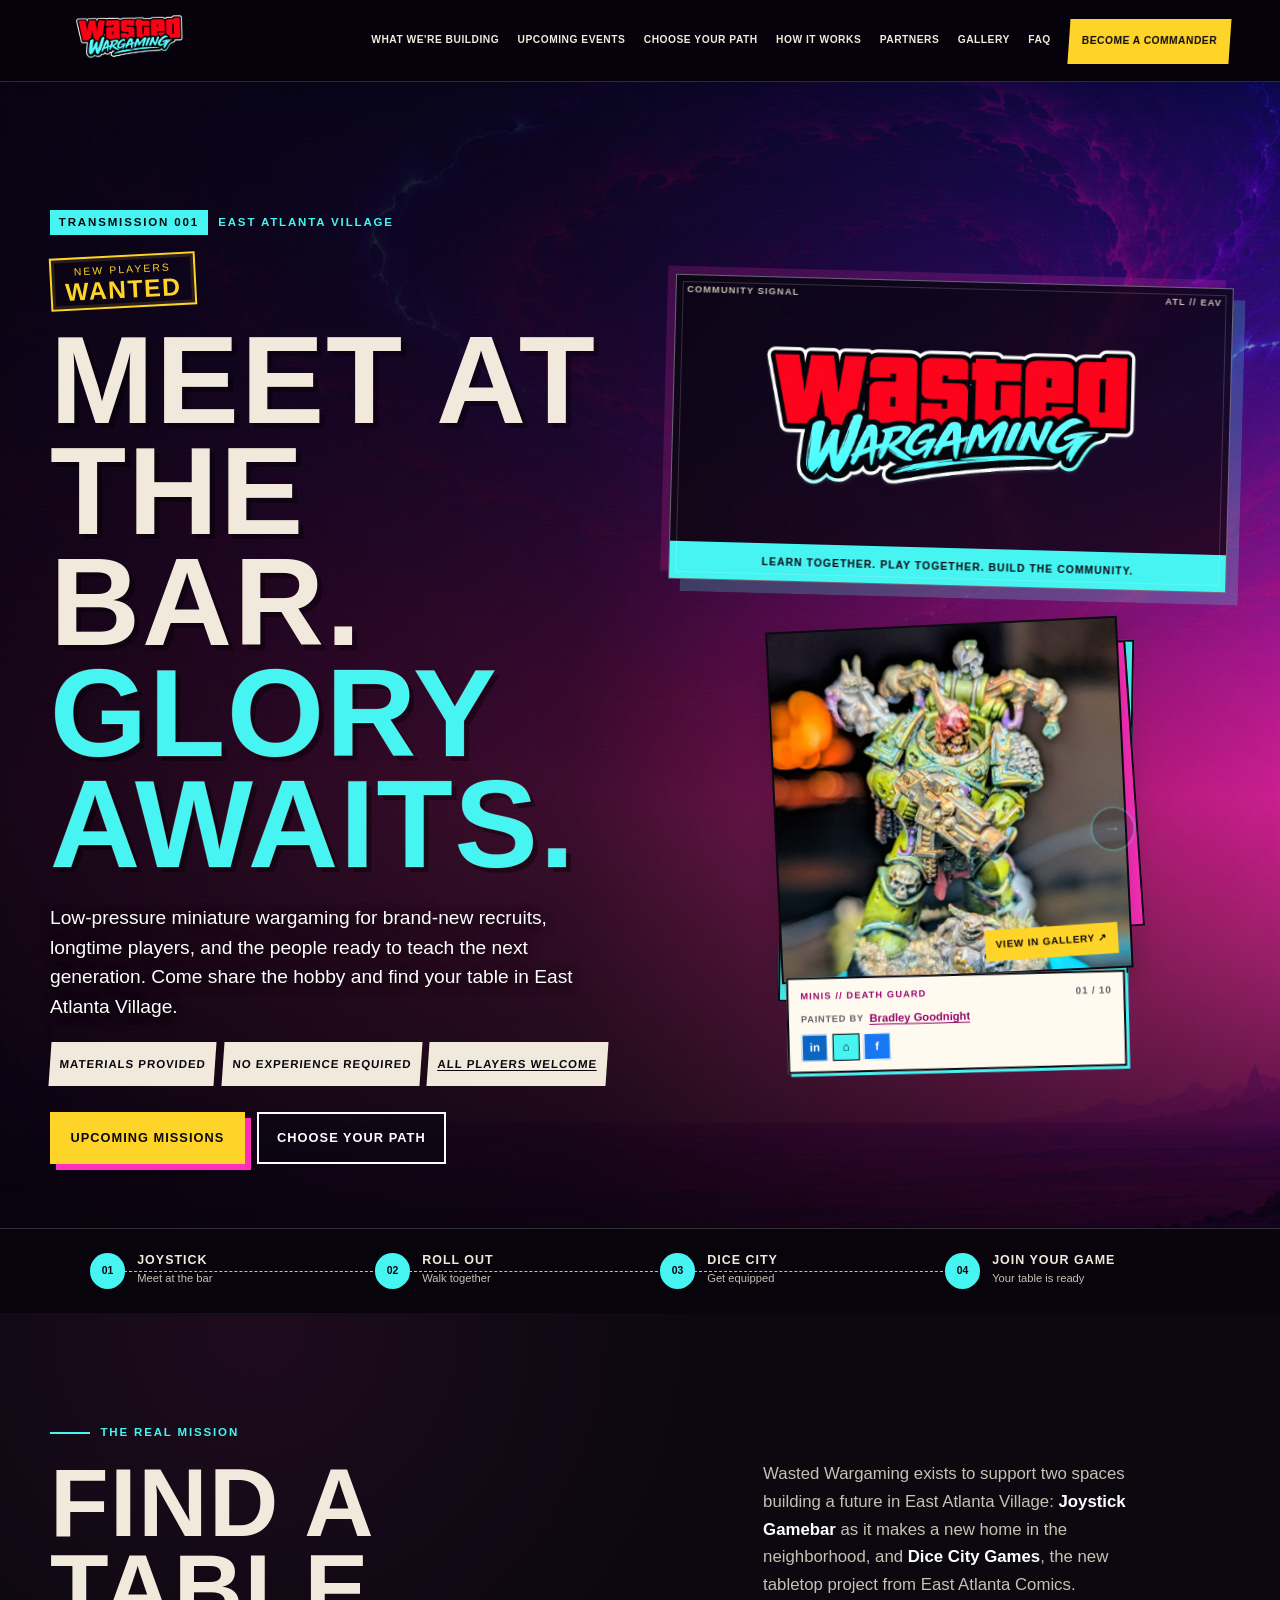
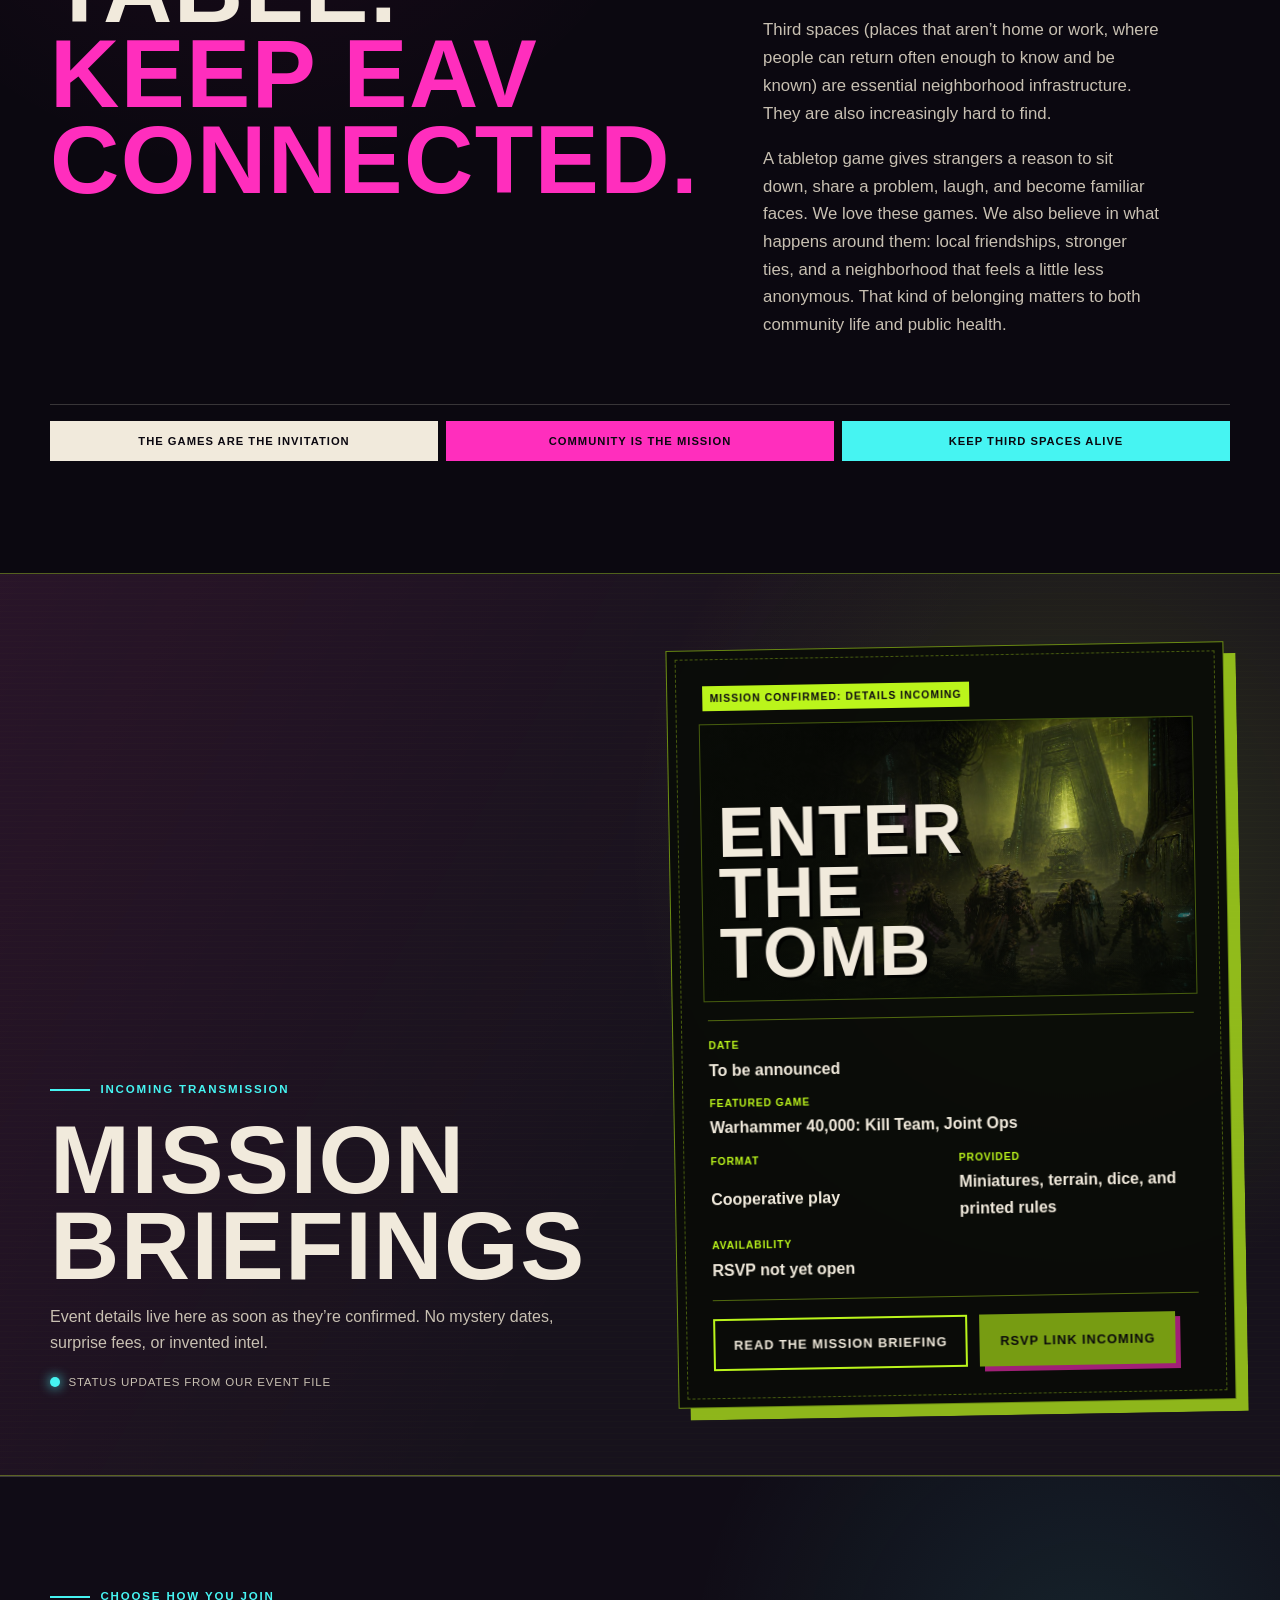
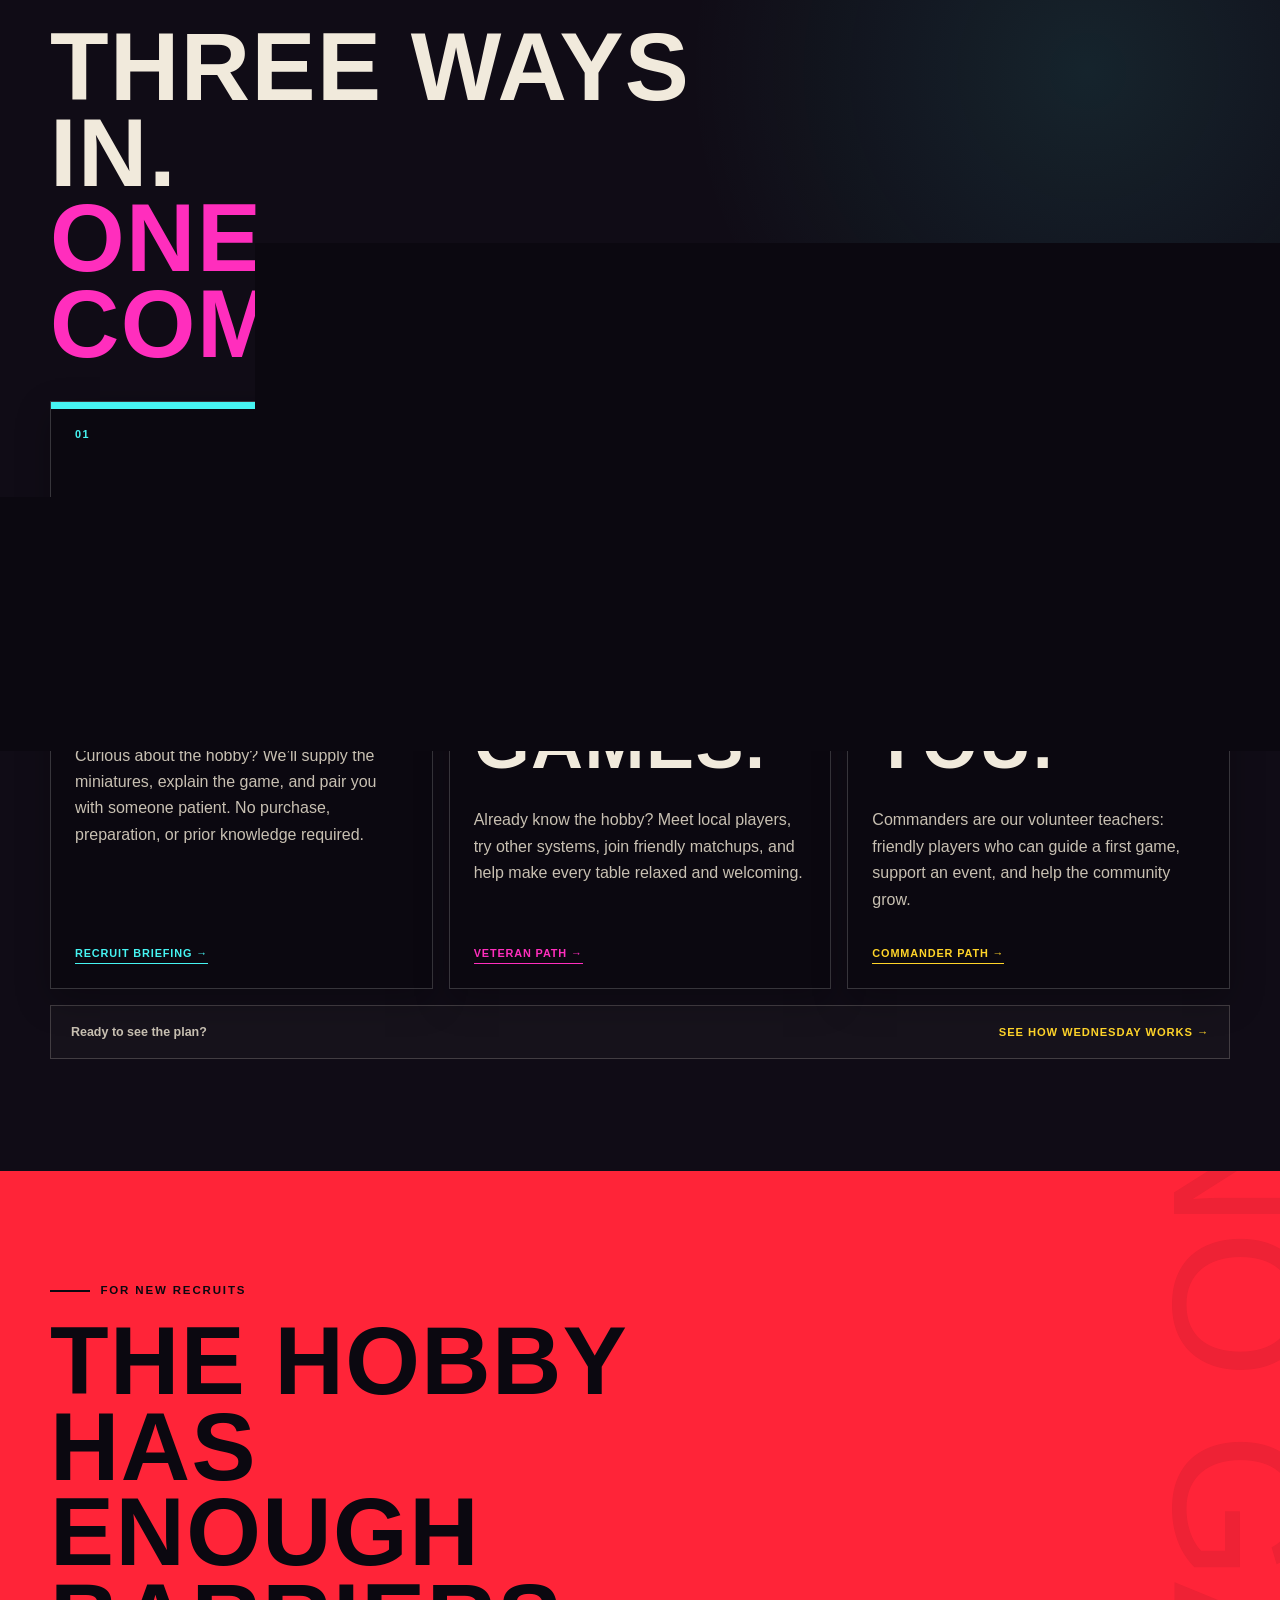
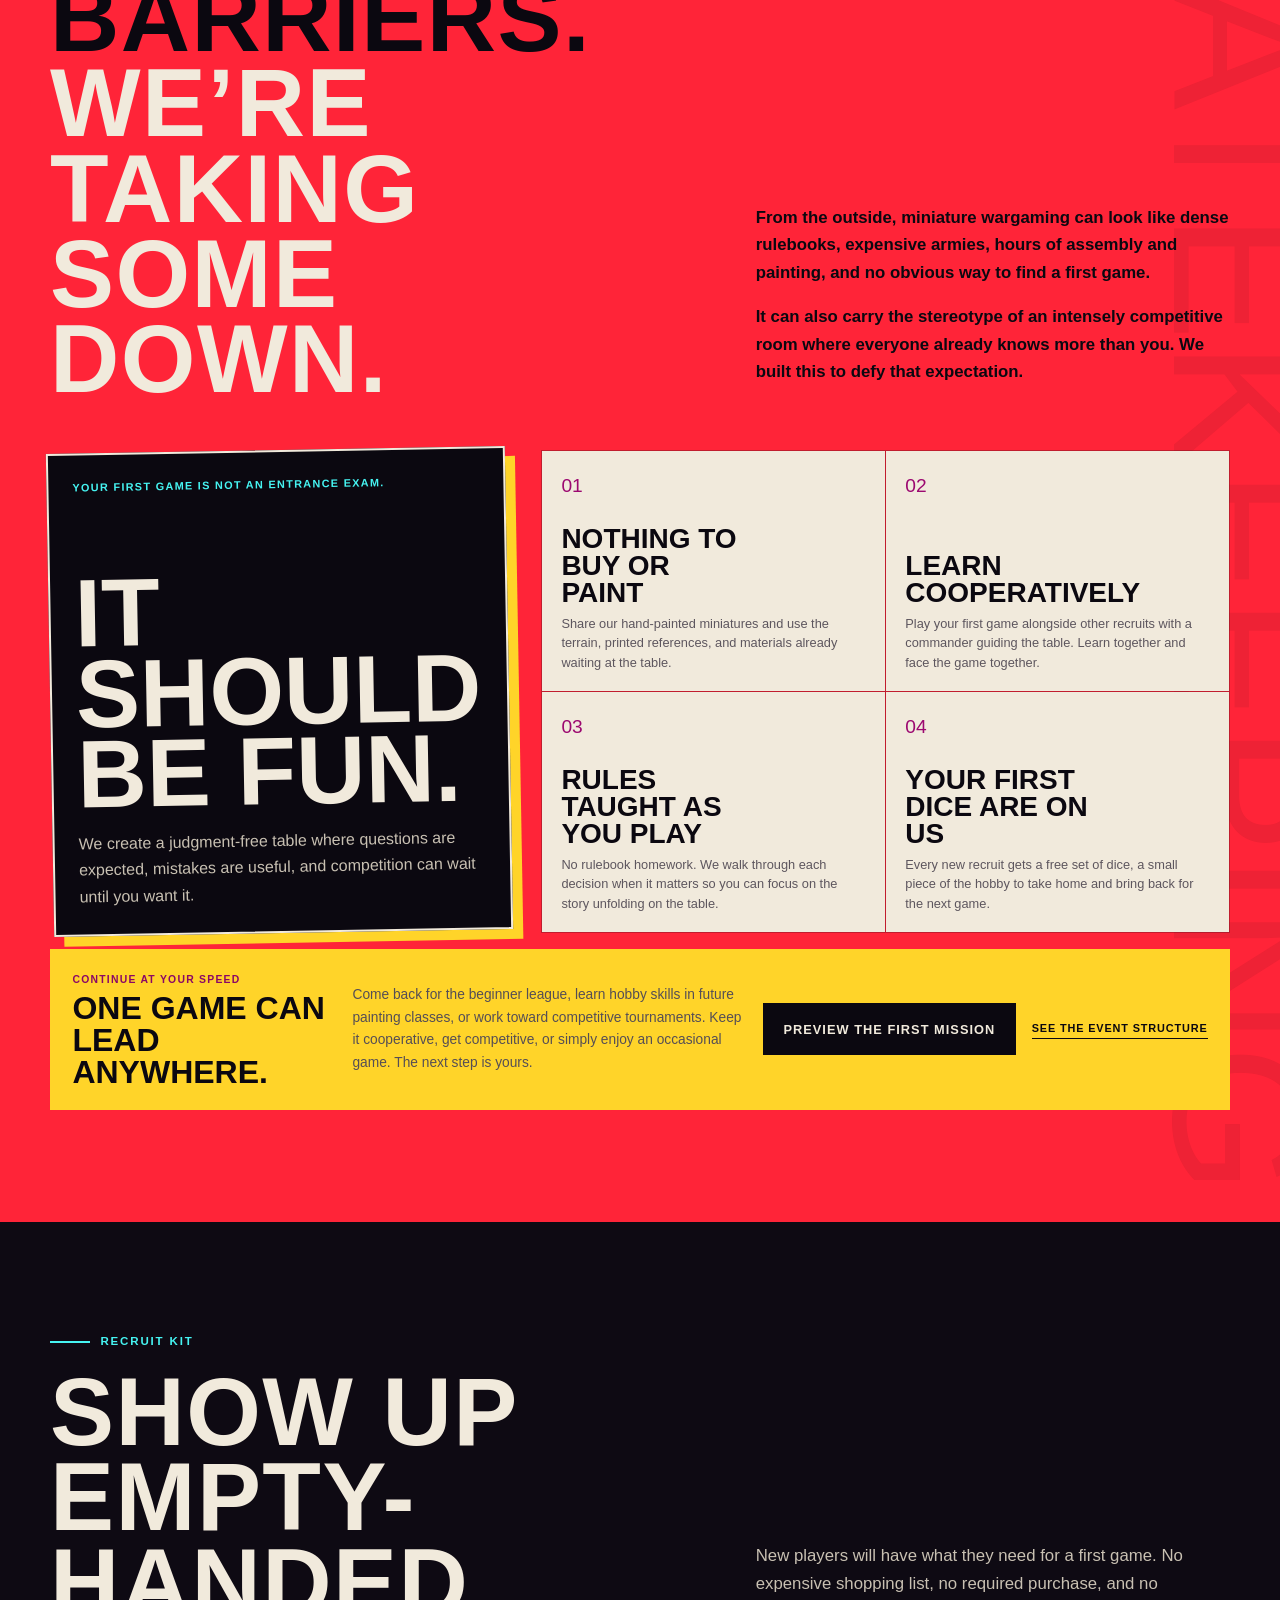
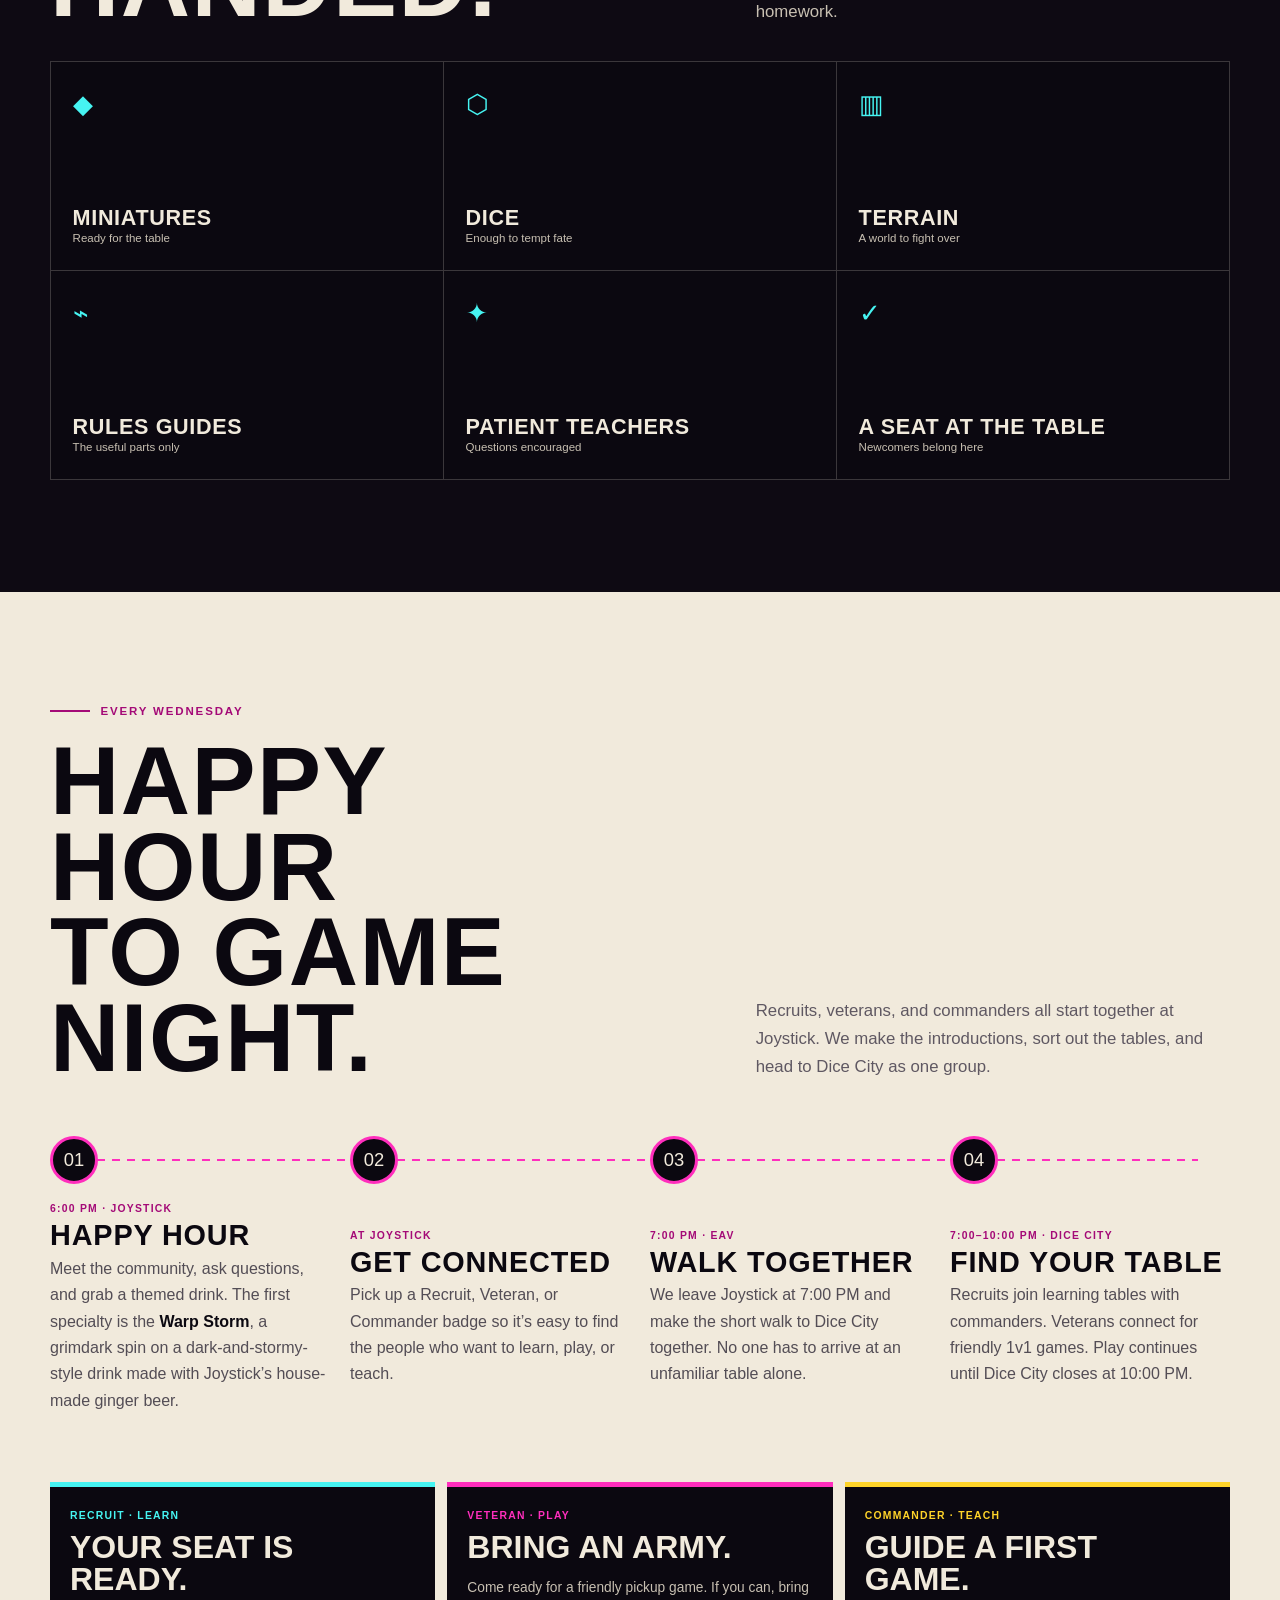
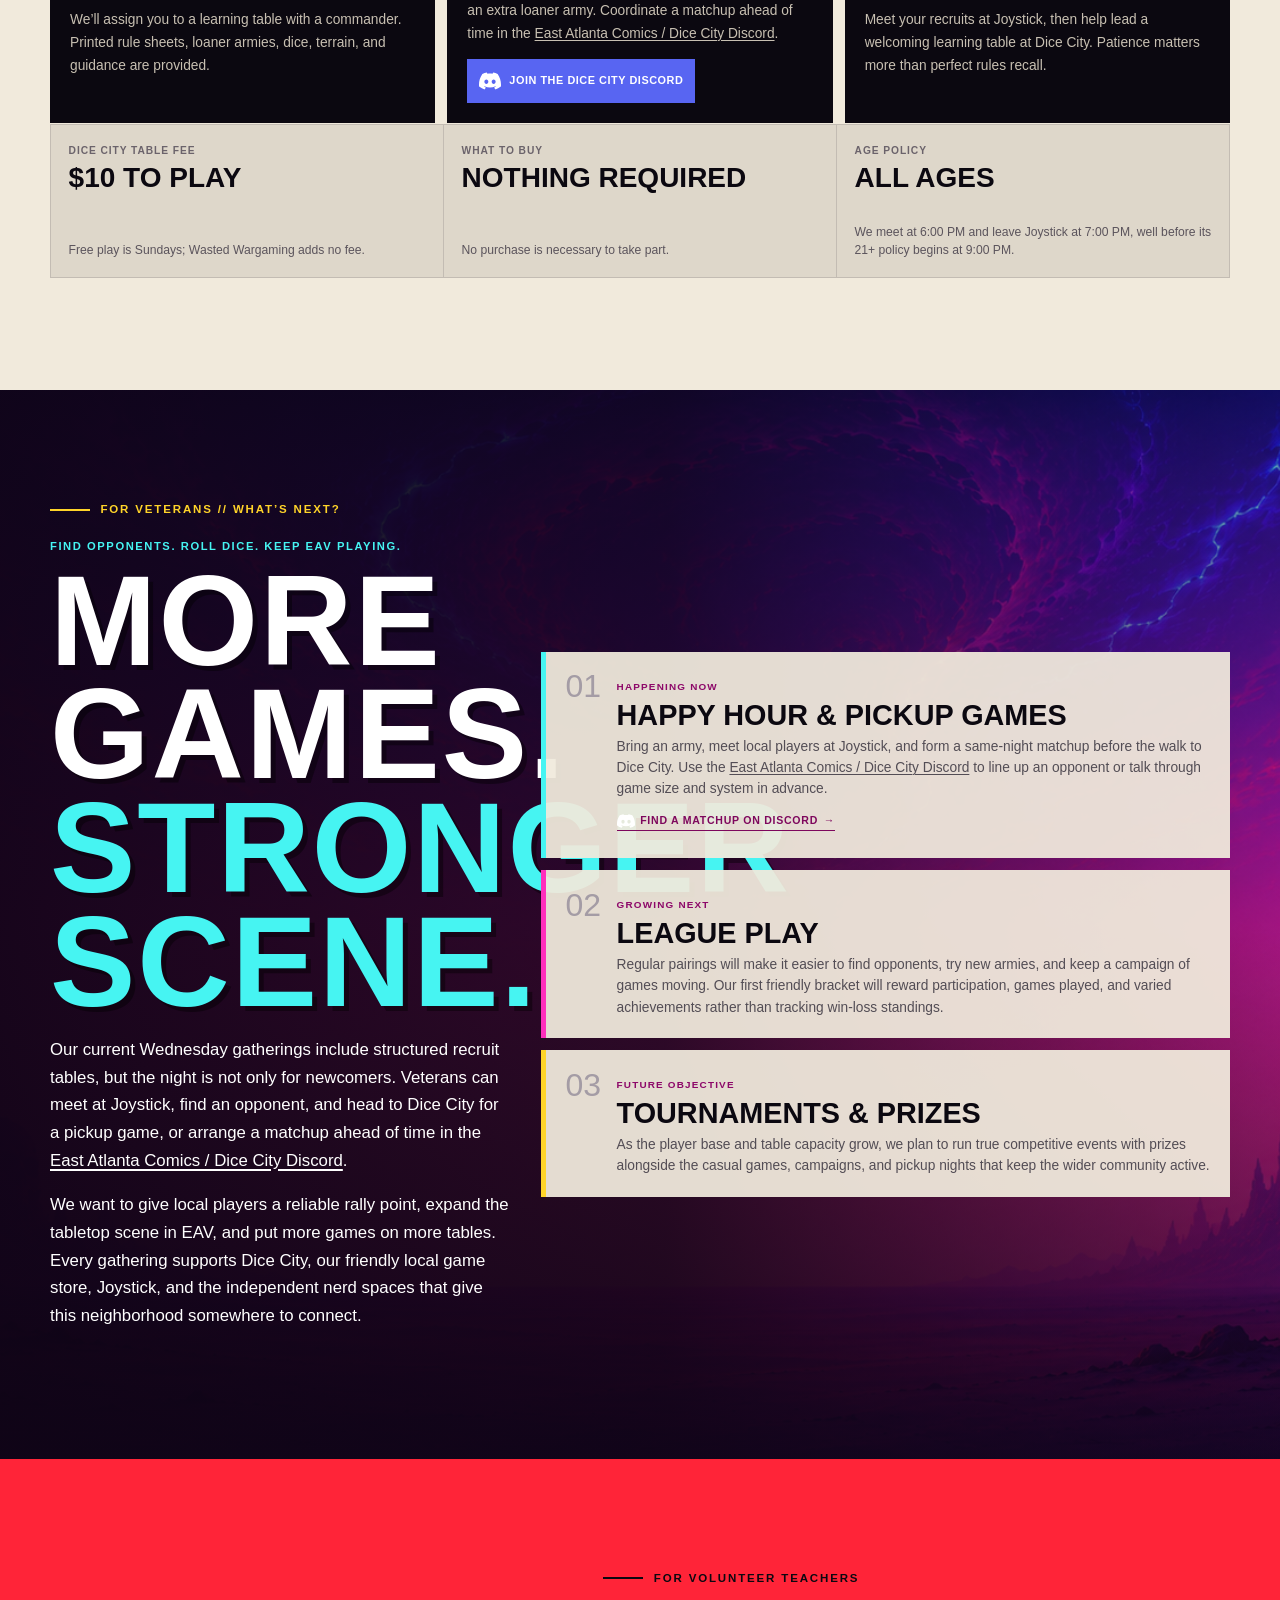
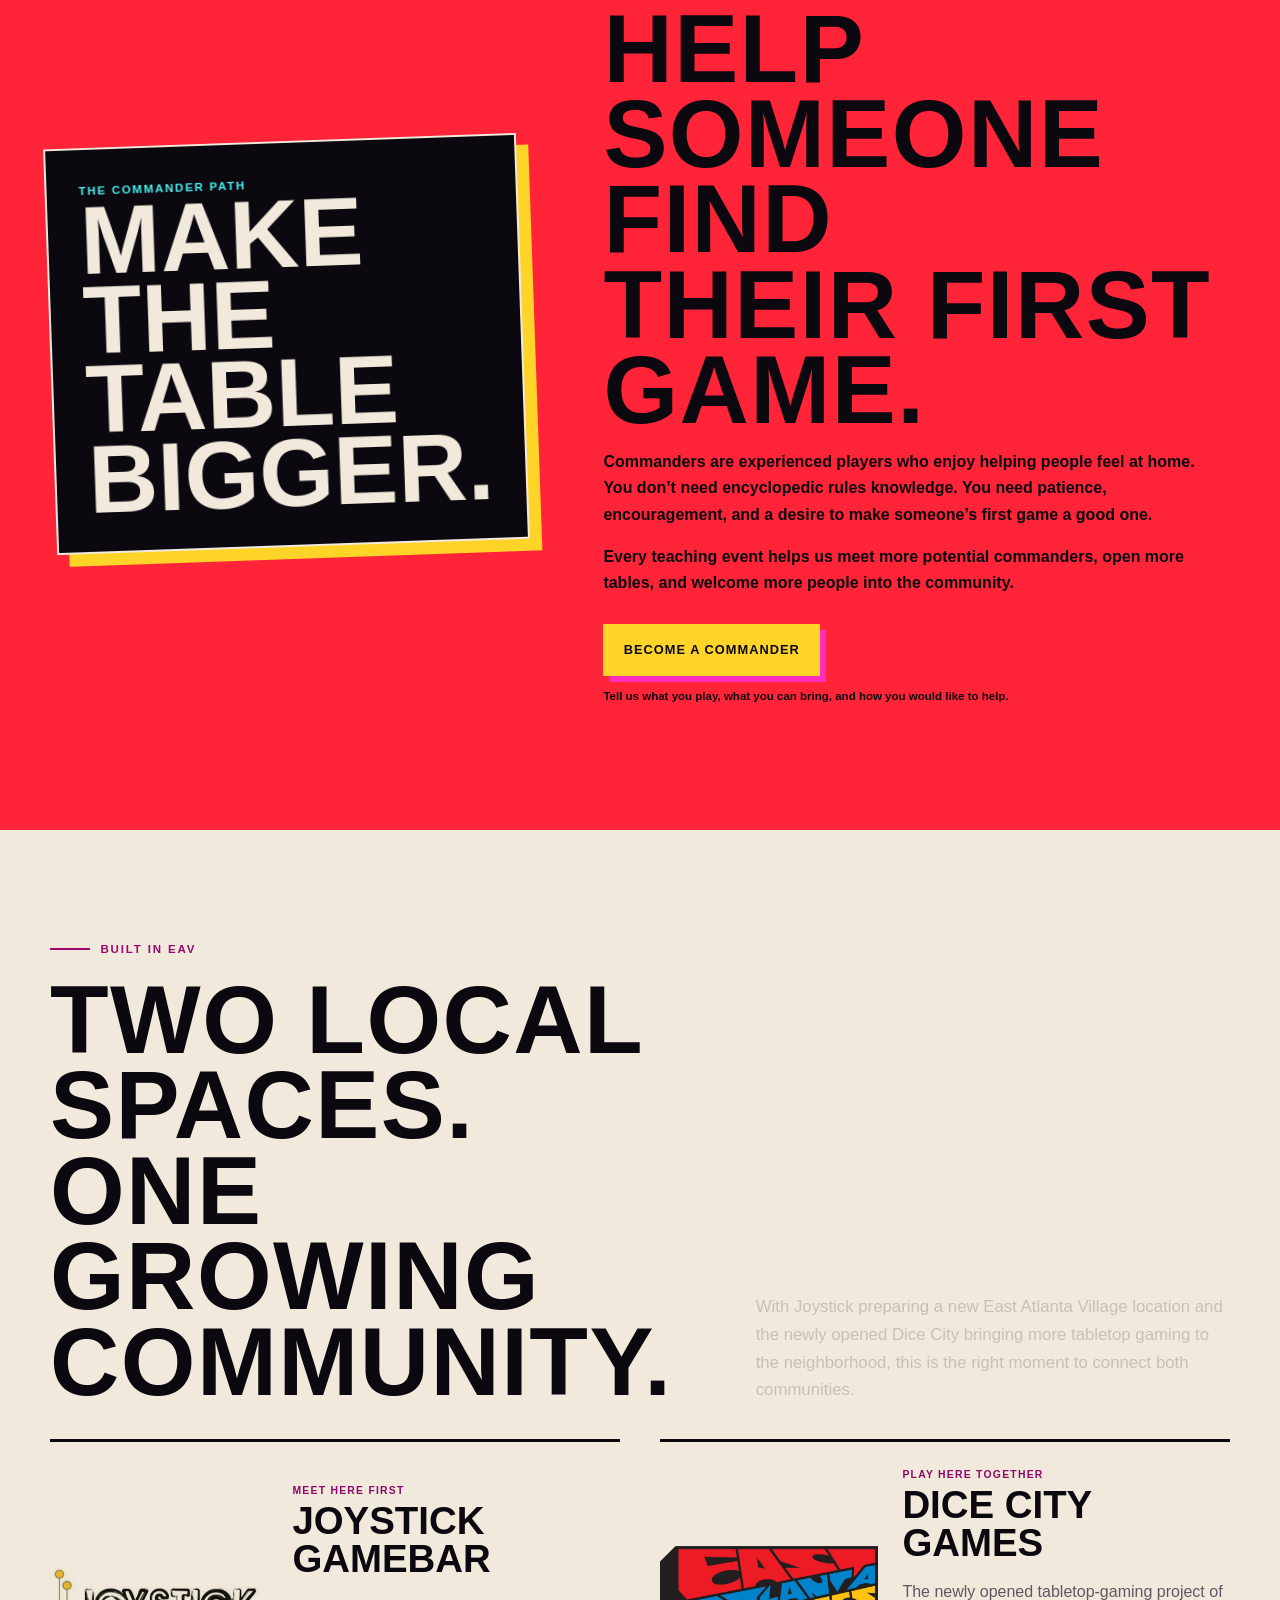
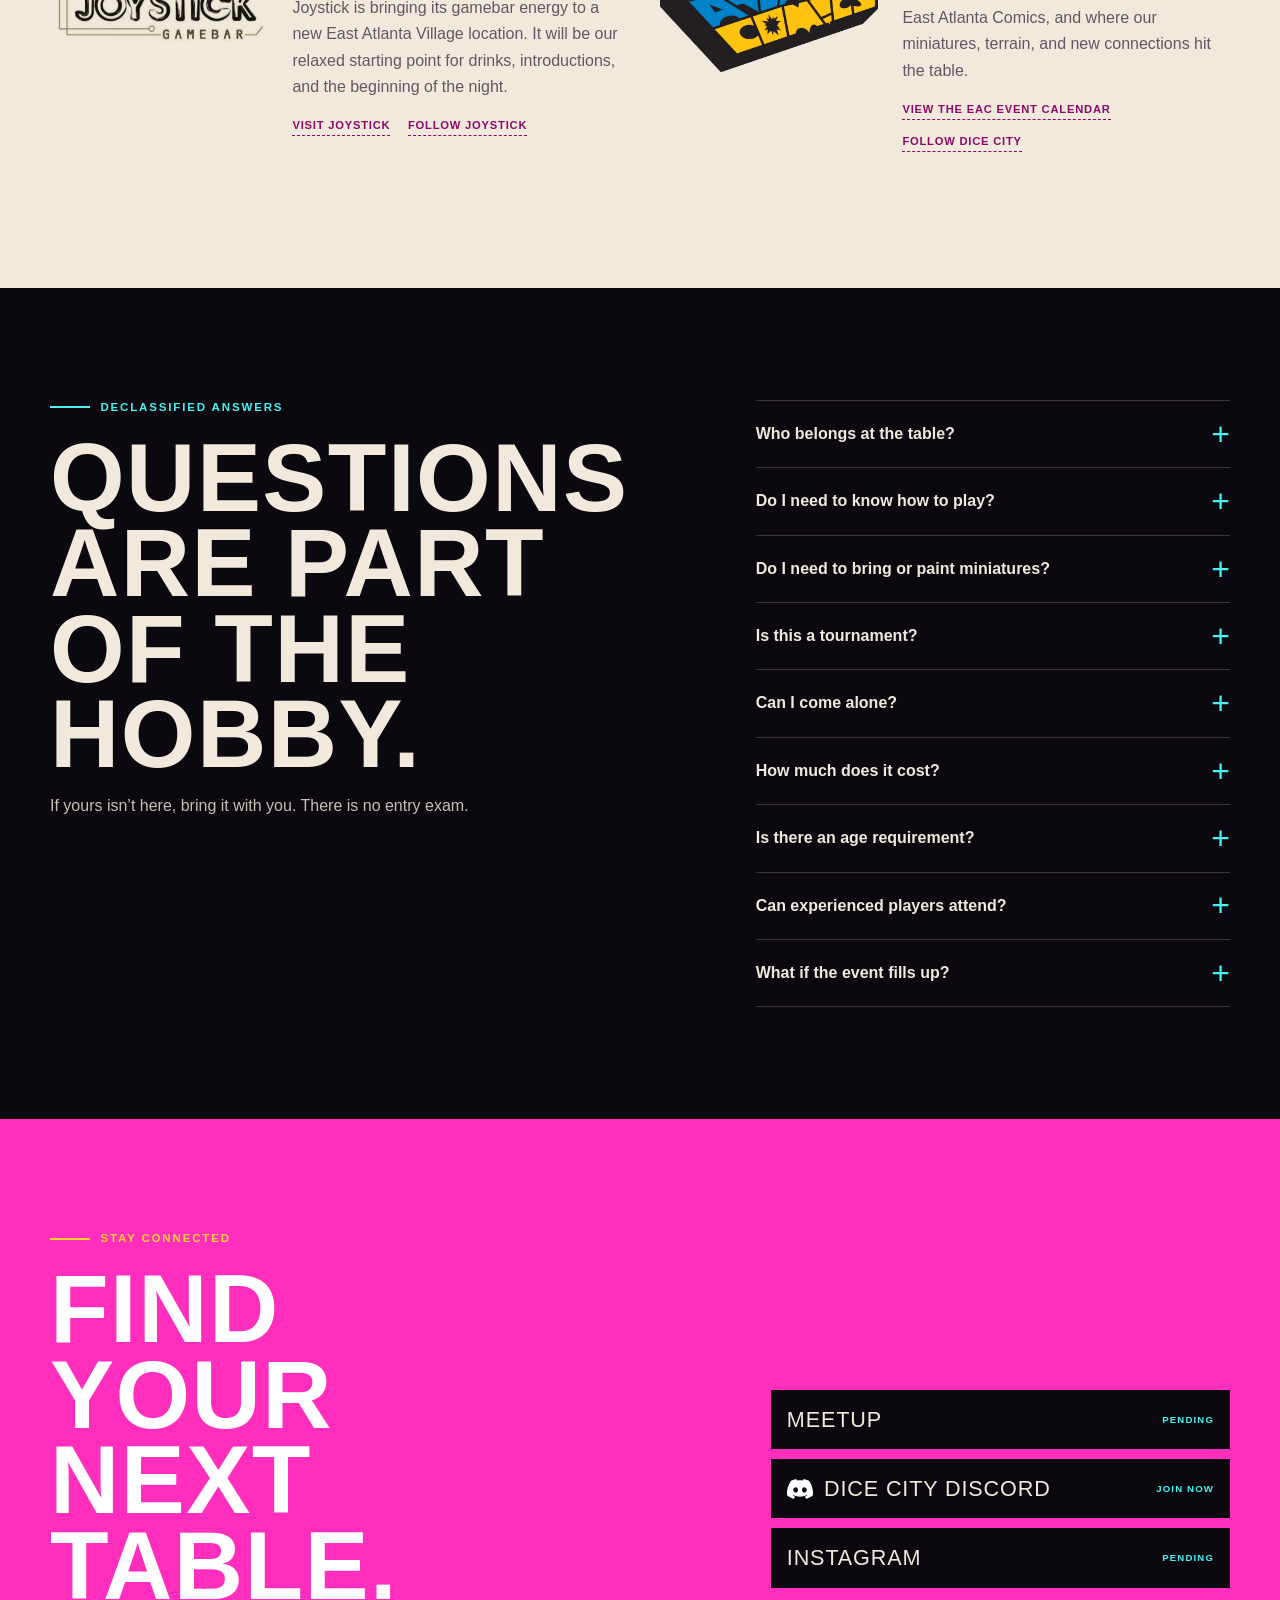
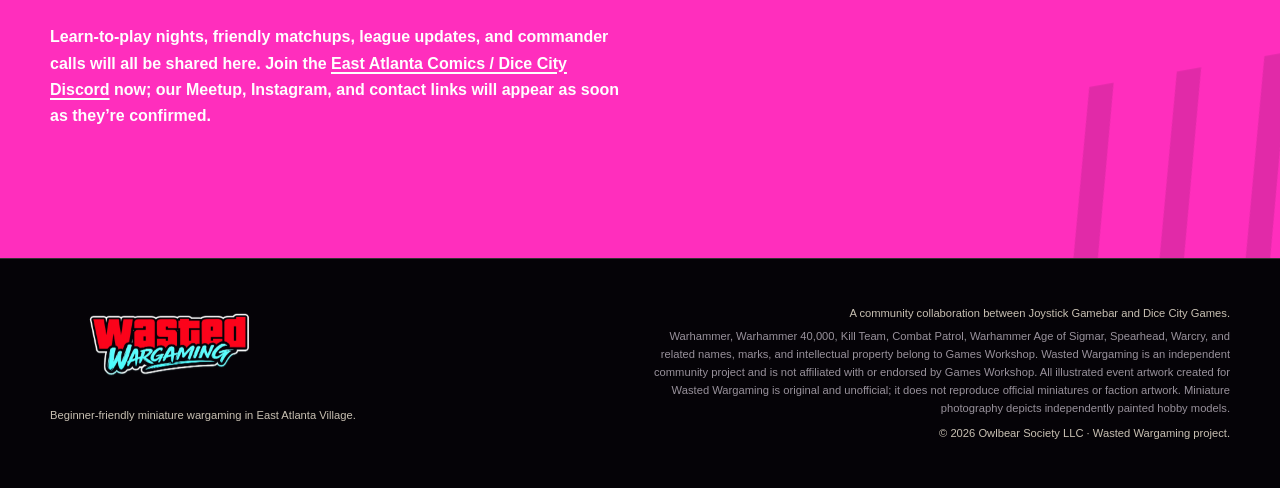
==== commit 764f3e18: "Images" ====
--- a/index.html
+++ b/index.html
@@ -11,10 +11,10 @@
   <link rel="stylesheet" href="assets/css/styles.css?v=20260731-event-gallery-polish">
   <script src="assets/js/events-data.js?v=20260731-event-card-art" defer></script>
   <script src="assets/js/contributors-data.js" defer></script>
-  <script src="assets/js/gallery-data.js?v=20260731-gallery-featured" defer></script>
+  <script src="assets/js/gallery-data.js?v=20260731-gallery-batch-2" defer></script>
   <script src="assets/js/site.js?v=20260731-event-card-art" defer></script>
   <script src="assets/js/contributor-ui.js" defer></script>
-  <script src="assets/js/home-gallery.js?v=20260731-gallery-refresh" defer></script>
+  <script src="assets/js/home-gallery.js?v=20260731-featured-only" defer></script>
 </head>
 <body>
   <a class="skip-link" href="#main">Skip to the action</a>
@@ -31,9 +31,9 @@
     </button>
     <nav class="site-nav" id="site-nav" aria-label="Primary navigation" data-nav>
       <a href="#about">What we're building</a>
+      <a href="#events">Upcoming events</a>
       <a href="#roles">Choose your path</a>
       <a href="#how-it-works">How it works</a>
-      <a href="#events">Next event</a>
       <a href="#partners">Partners</a>
       <a href="gallery.html">Gallery</a>
       <a href="#faq">FAQ</a>
@@ -60,7 +60,7 @@
             <li class="signal-list__link"><a href="#community-standards" aria-label="All players welcome. Read our community standards">All players welcome</a></li>
           </ul>
           <div class="hero__actions">
-            <a class="button button--primary" href="#events">Get the briefing</a>
+            <a class="button button--primary" href="#events">Upcoming missions</a>
             <a class="button button--ghost" href="#roles">Choose your path</a>
           </div>
         </div>
@@ -120,6 +120,21 @@
         <span>The games are the invitation</span>
         <span>Community is the mission</span>
         <span>Keep third spaces alive</span>
+      </div>
+    </section>
+
+    <section class="section event-zone" id="events" aria-labelledby="events-title">
+      <div class="shell event-zone__grid">
+        <div class="event-zone__intro">
+          <div class="section-tag">Incoming transmission</div>
+          <h2 id="events-title">Mission briefings</h2>
+          <p>Event details live here as soon as they’re confirmed. No mystery dates, surprise fees, or invented intel.</p>
+          <p class="data-note"><span aria-hidden="true"></span> Status updates from our event file</p>
+        </div>
+        <div class="event-card" data-event-card aria-live="polite">
+          <p class="event-card__status">Checking the signal…</p>
+          <h3>Loading upcoming event</h3>
+        </div>
       </div>
     </section>
 
@@ -326,21 +341,6 @@
       </div>
     </section>
 
-    <section class="section event-zone" id="events" aria-labelledby="events-title">
-      <div class="shell event-zone__grid">
-        <div class="event-zone__intro">
-          <div class="section-tag">Incoming transmission</div>
-          <h2 id="events-title">The next gathering</h2>
-          <p>Event details live here as soon as they’re confirmed. No mystery dates, surprise fees, or invented intel.</p>
-          <p class="data-note"><span aria-hidden="true"></span> Status updates from our event file</p>
-        </div>
-        <div class="event-card" data-event-card aria-live="polite">
-          <p class="event-card__status">Checking the signal…</p>
-          <h3>Loading next event</h3>
-        </div>
-      </div>
-    </section>
-
     <section class="section game-feature" id="play" aria-labelledby="play-title">
       <div class="game-feature__vista" aria-hidden="true"></div>
       <div class="shell game-feature__content game-feature__content--roadmap">
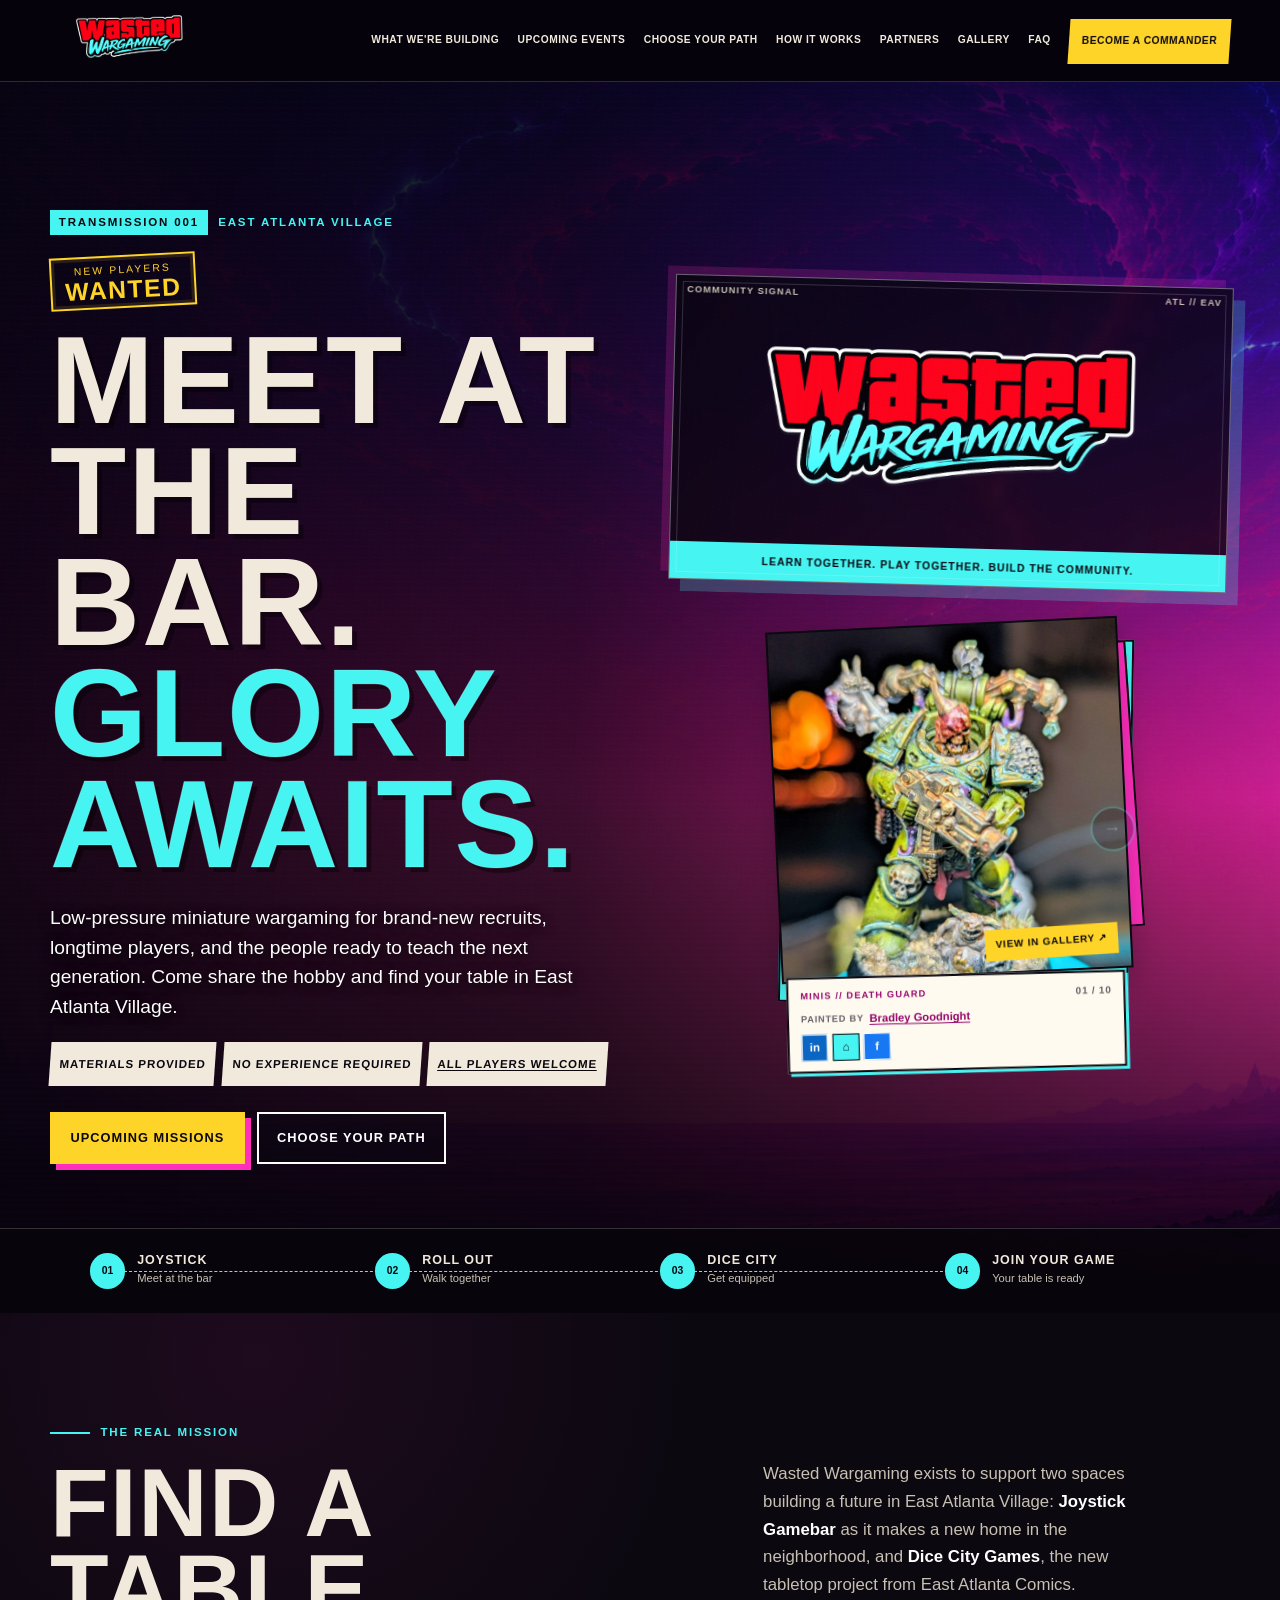
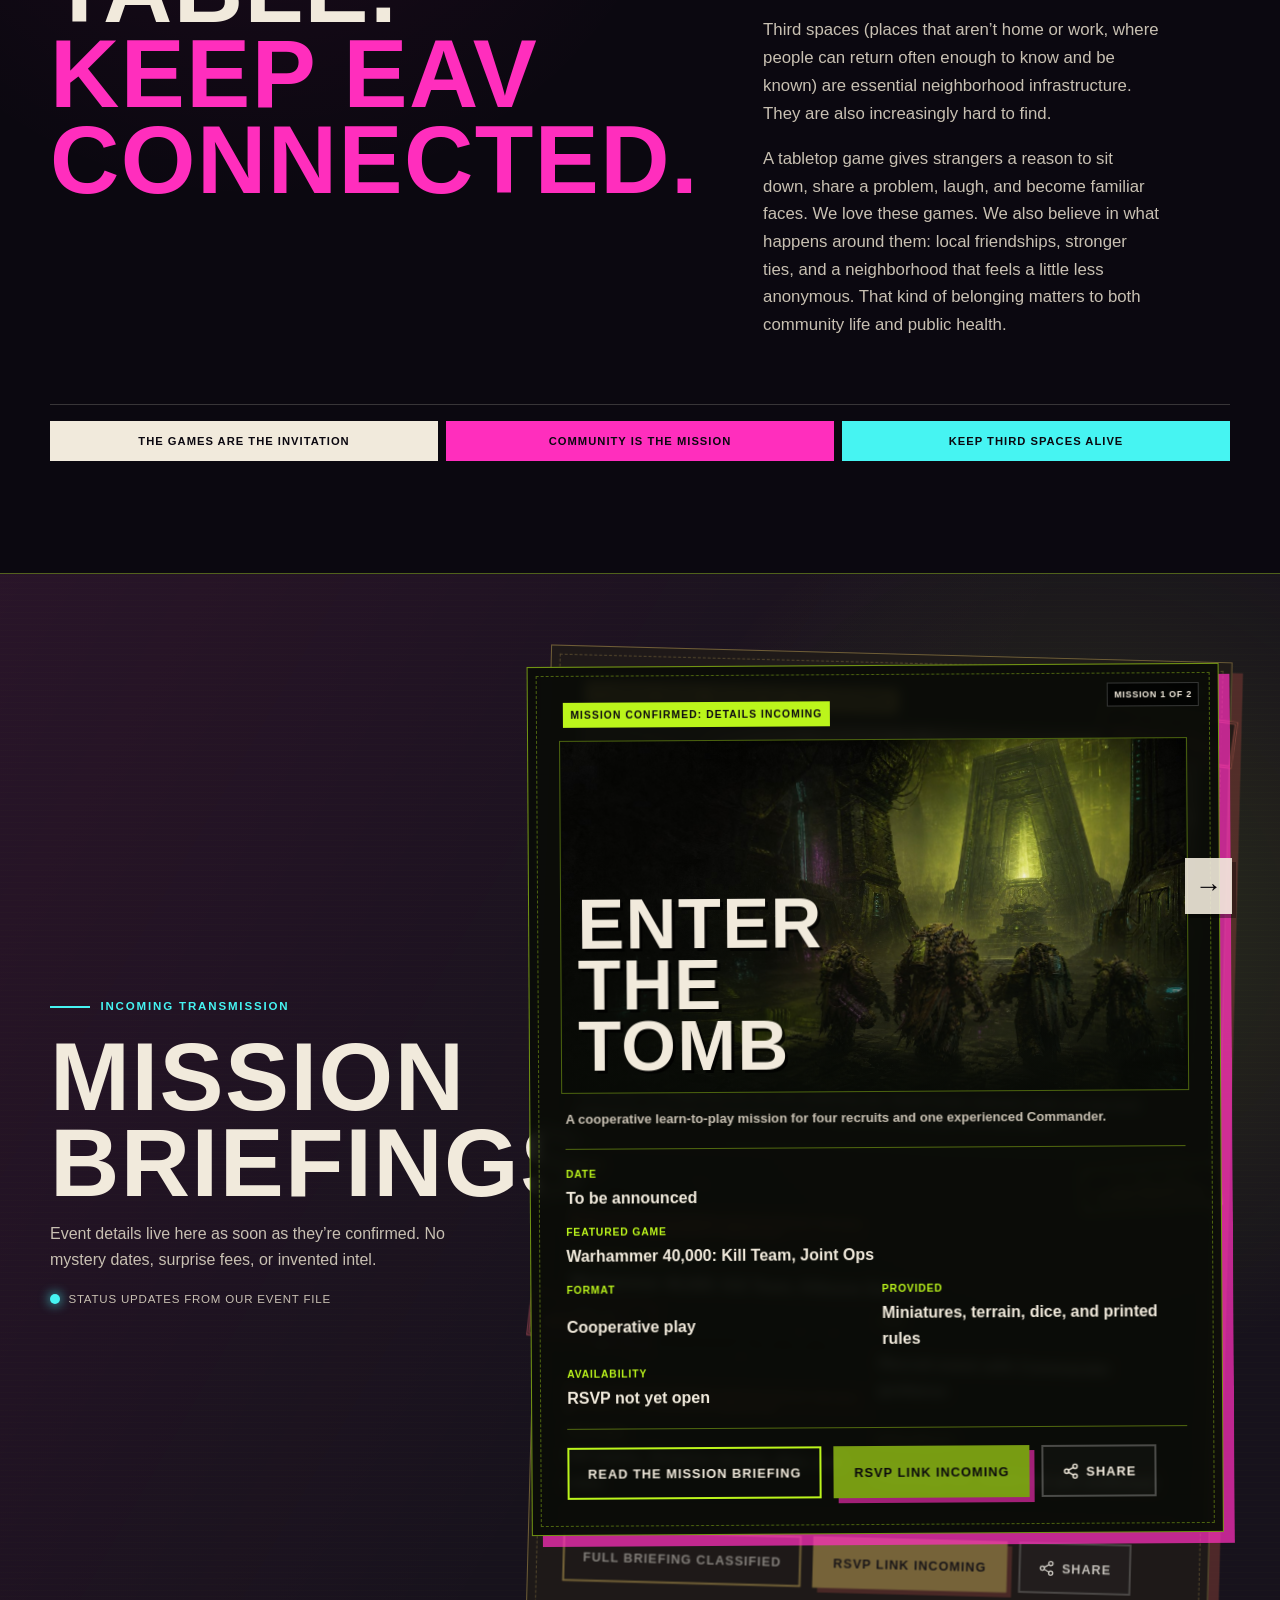
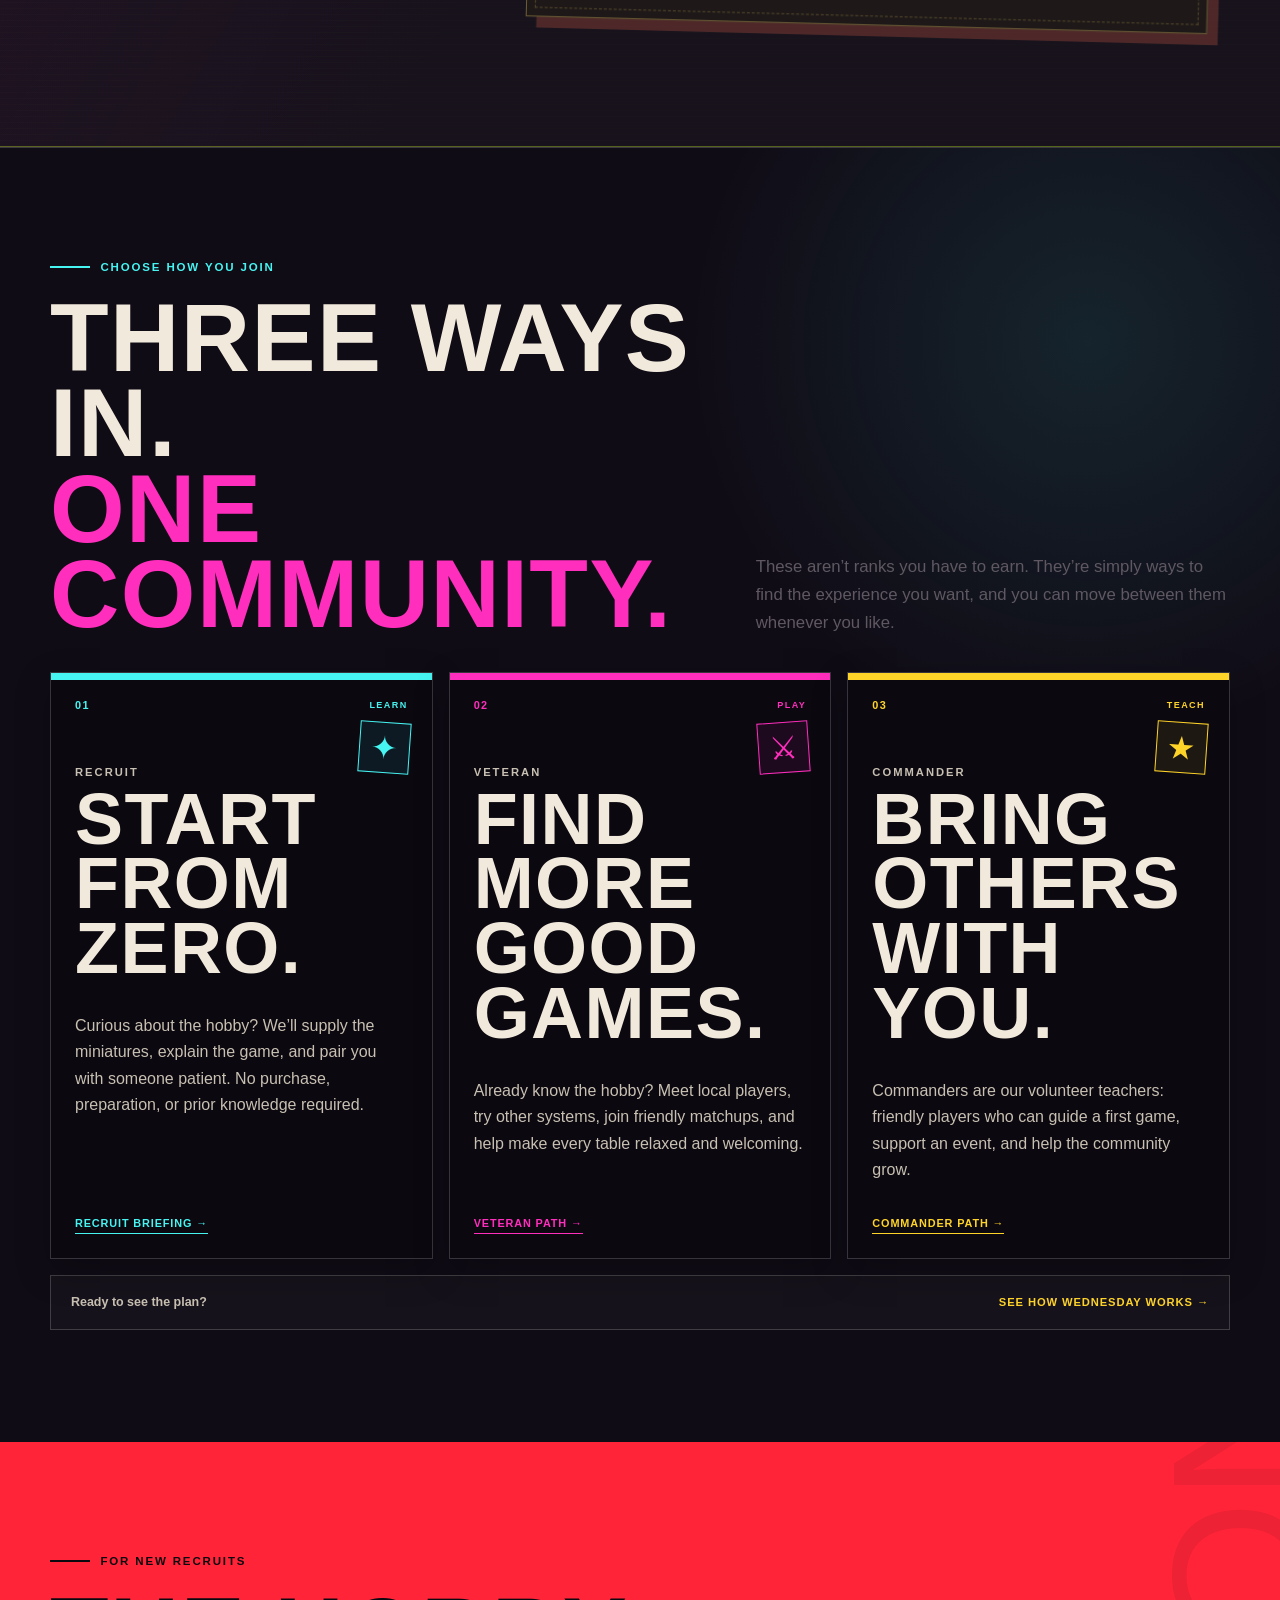
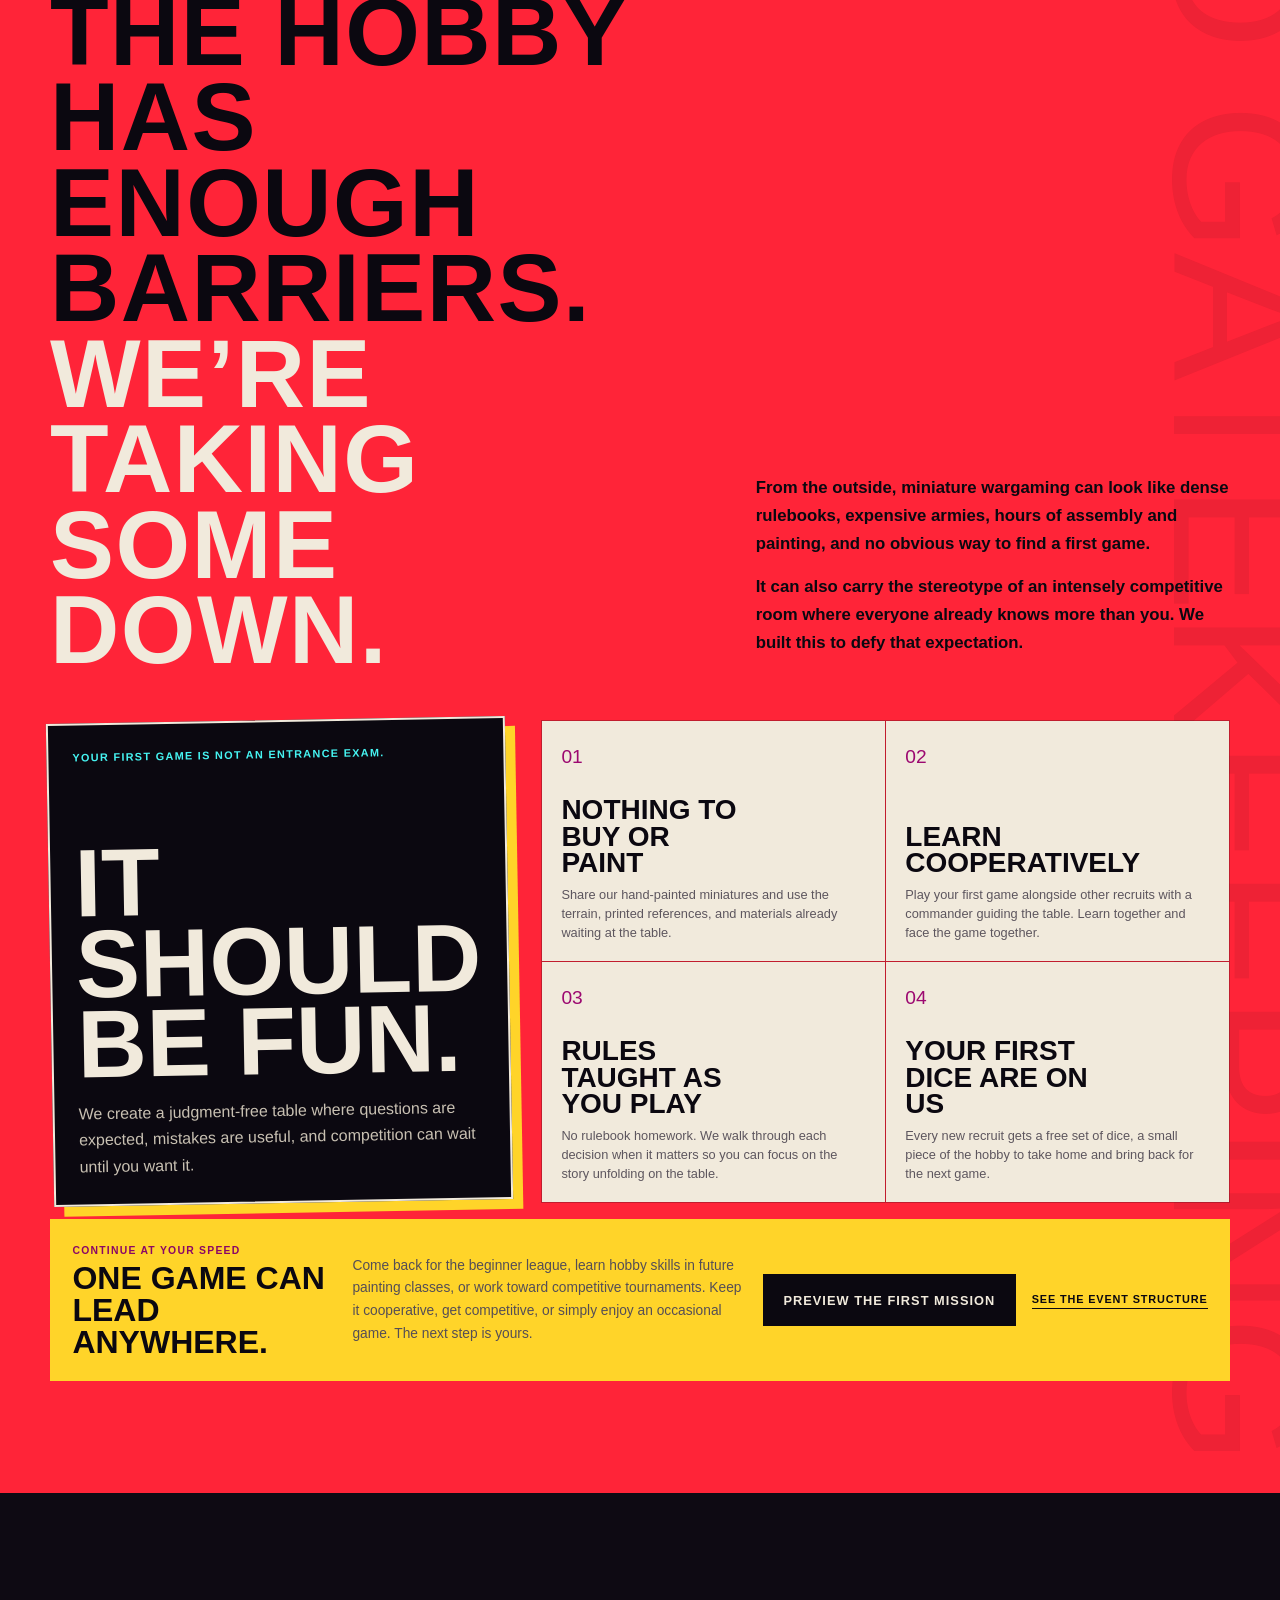
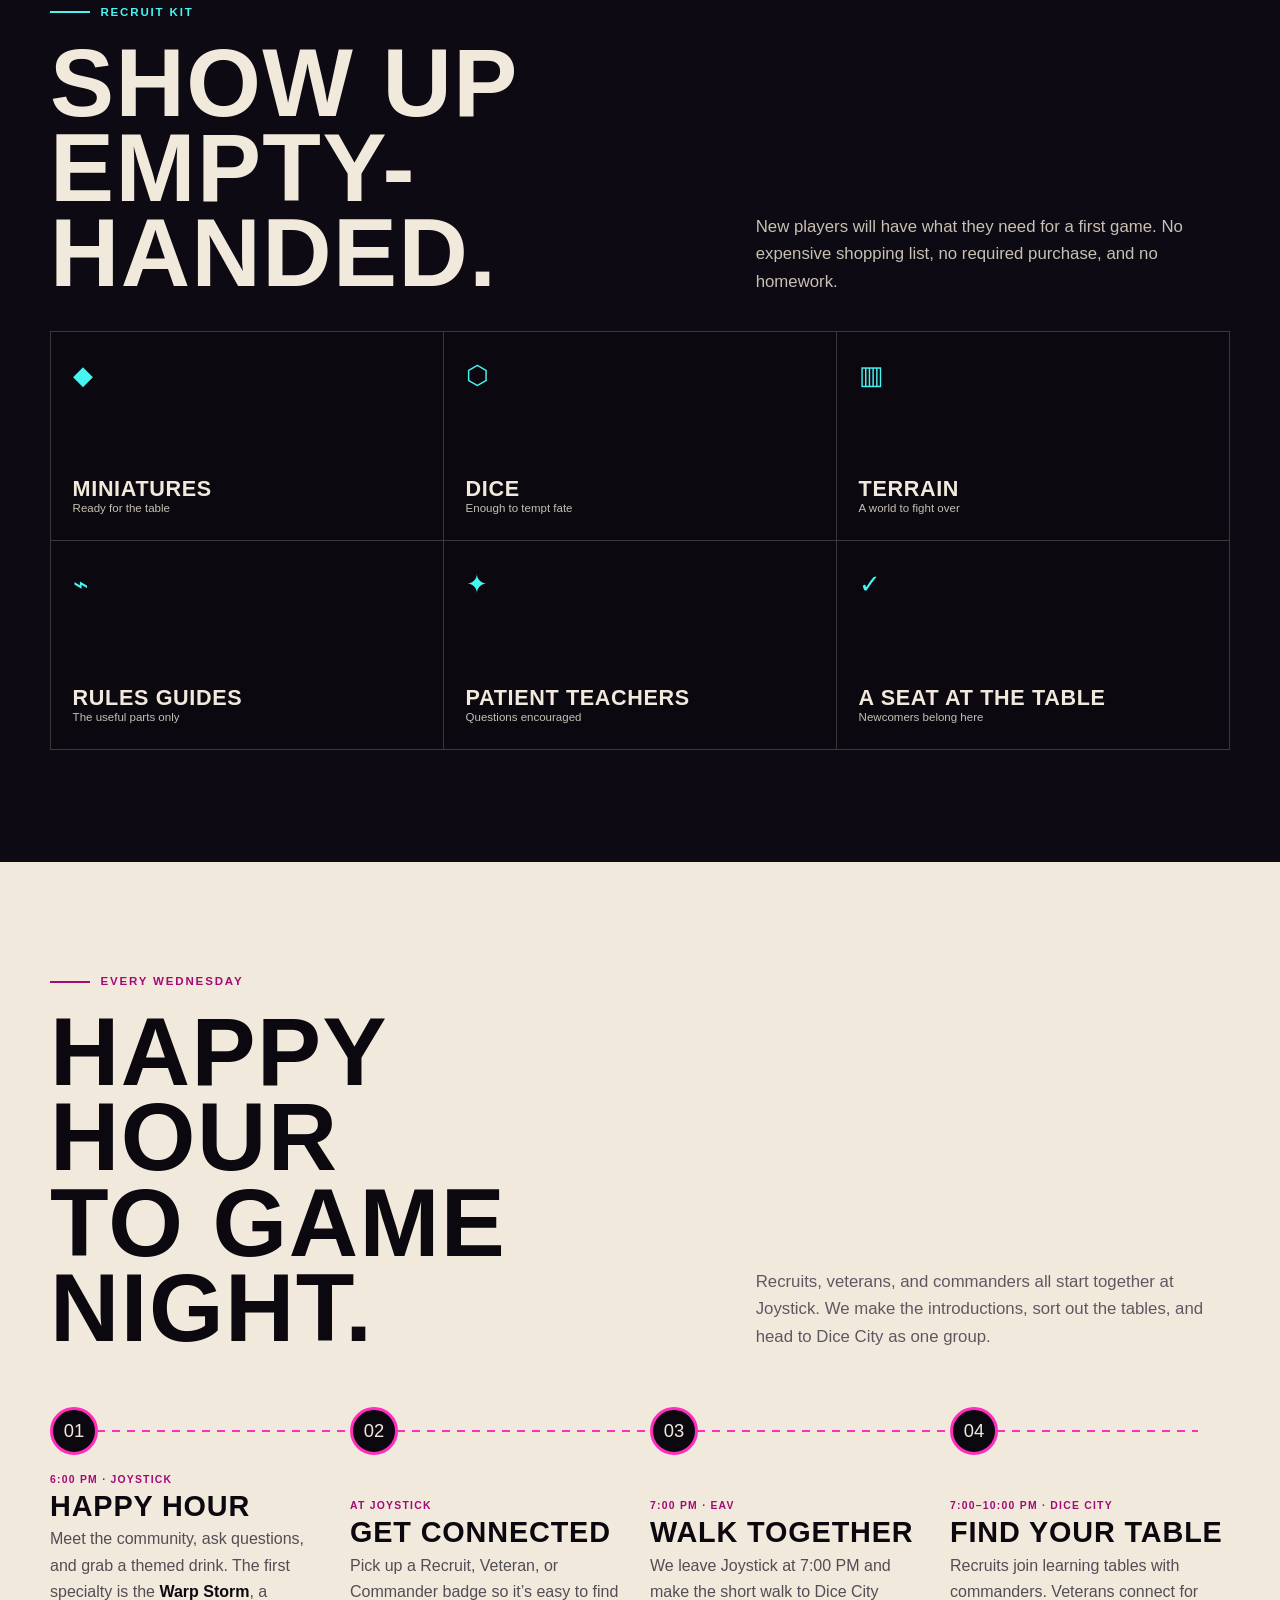
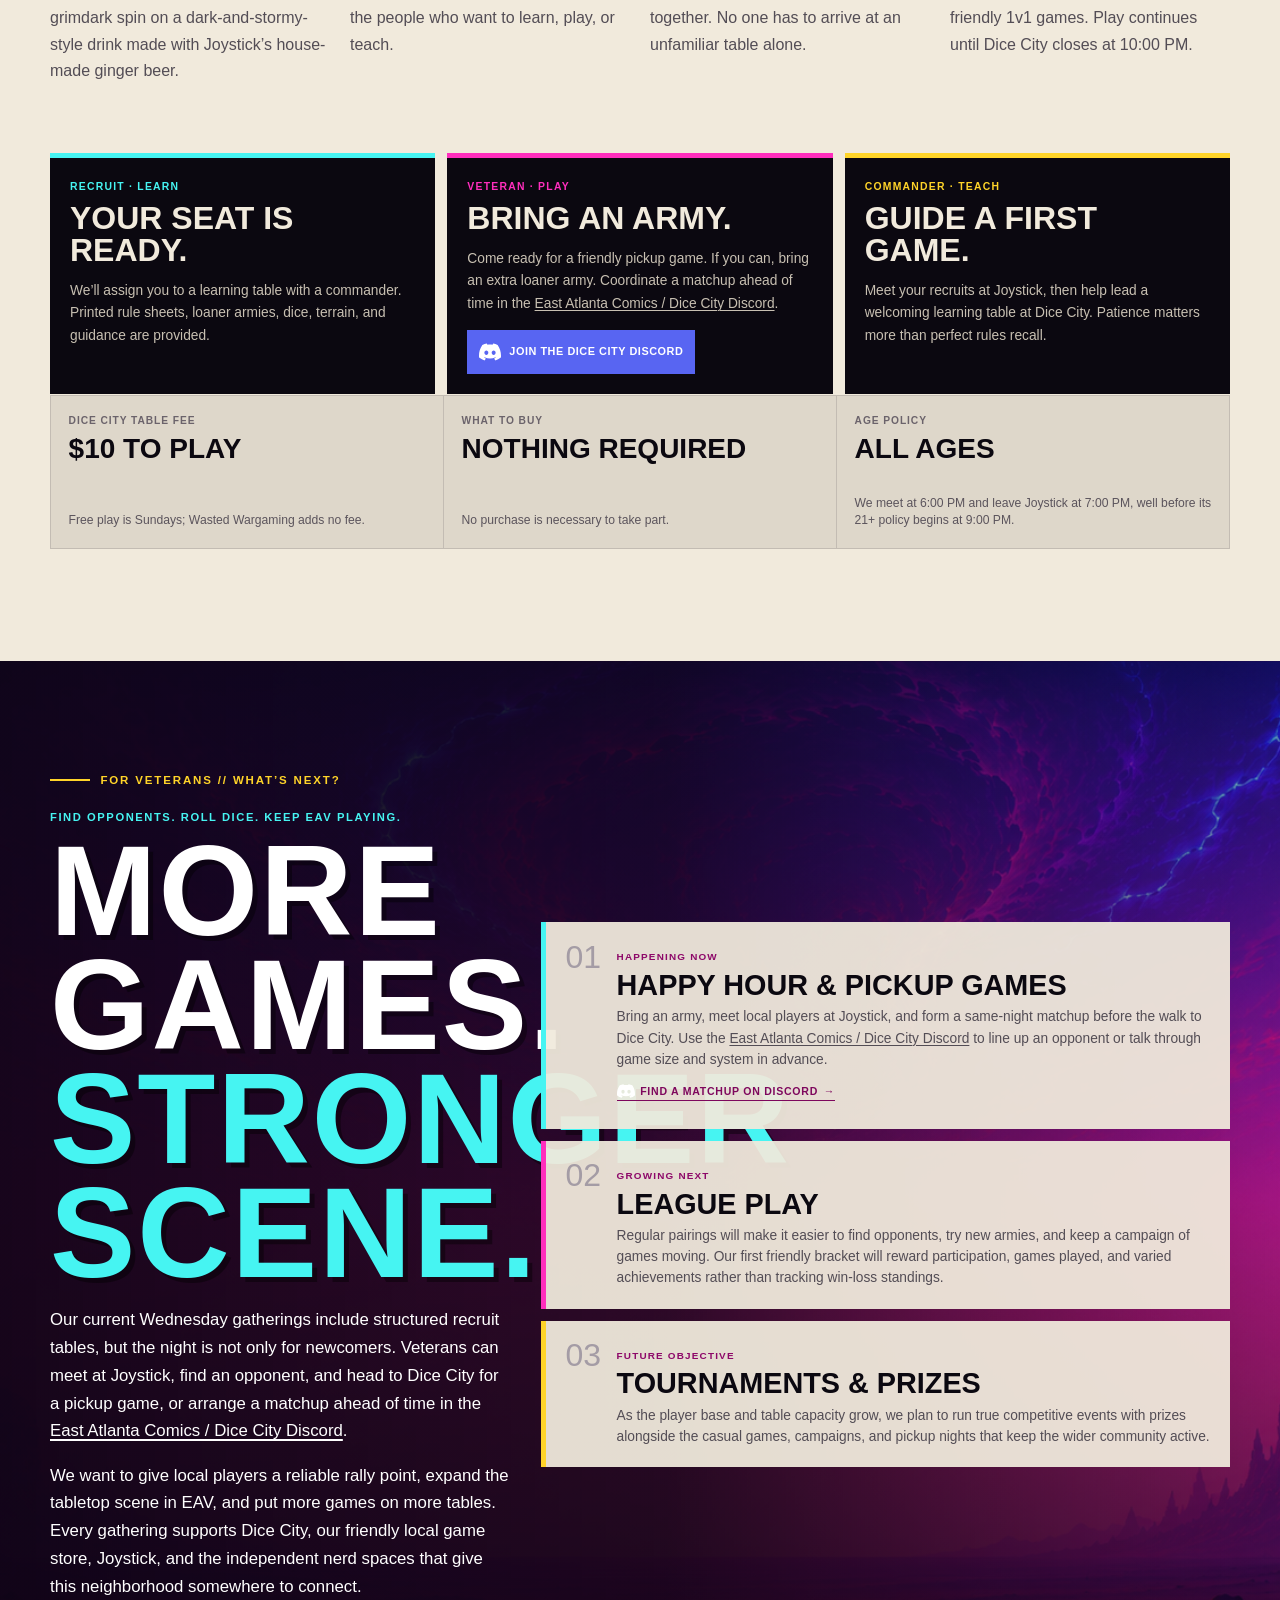
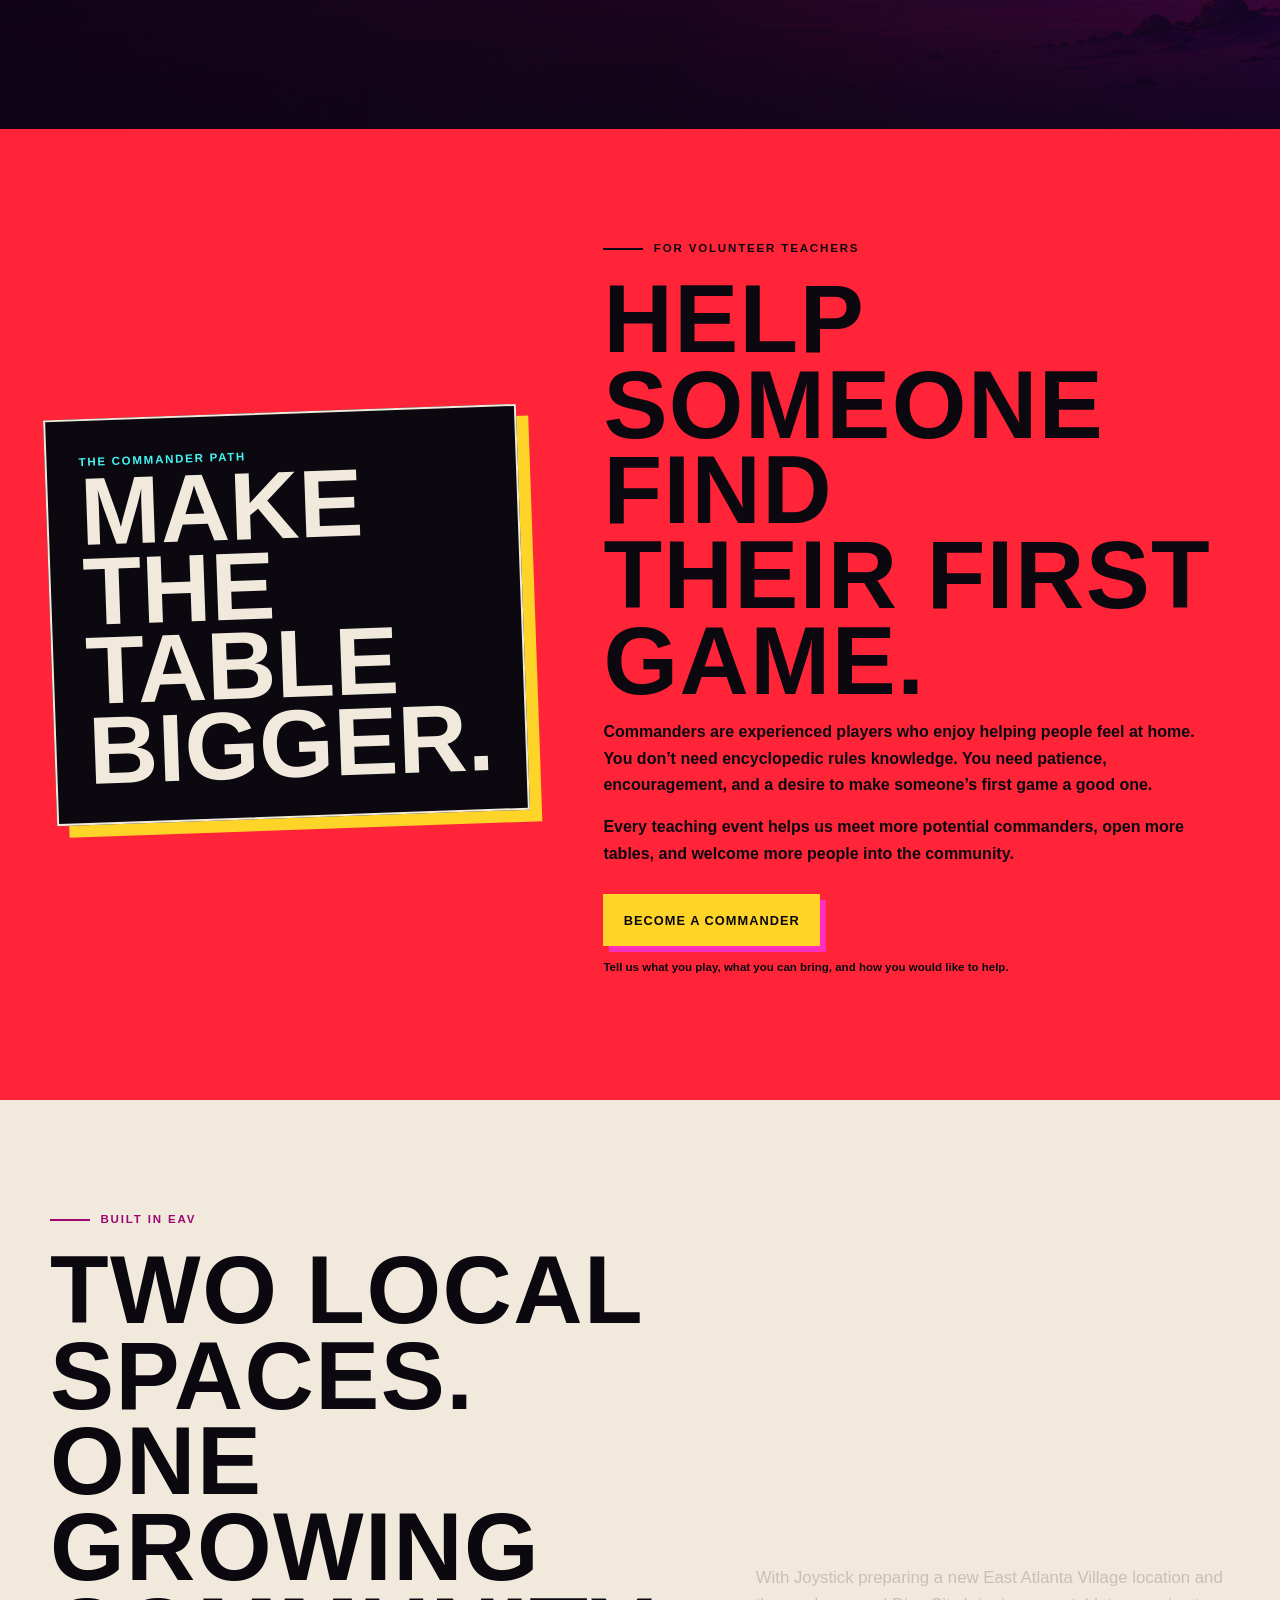
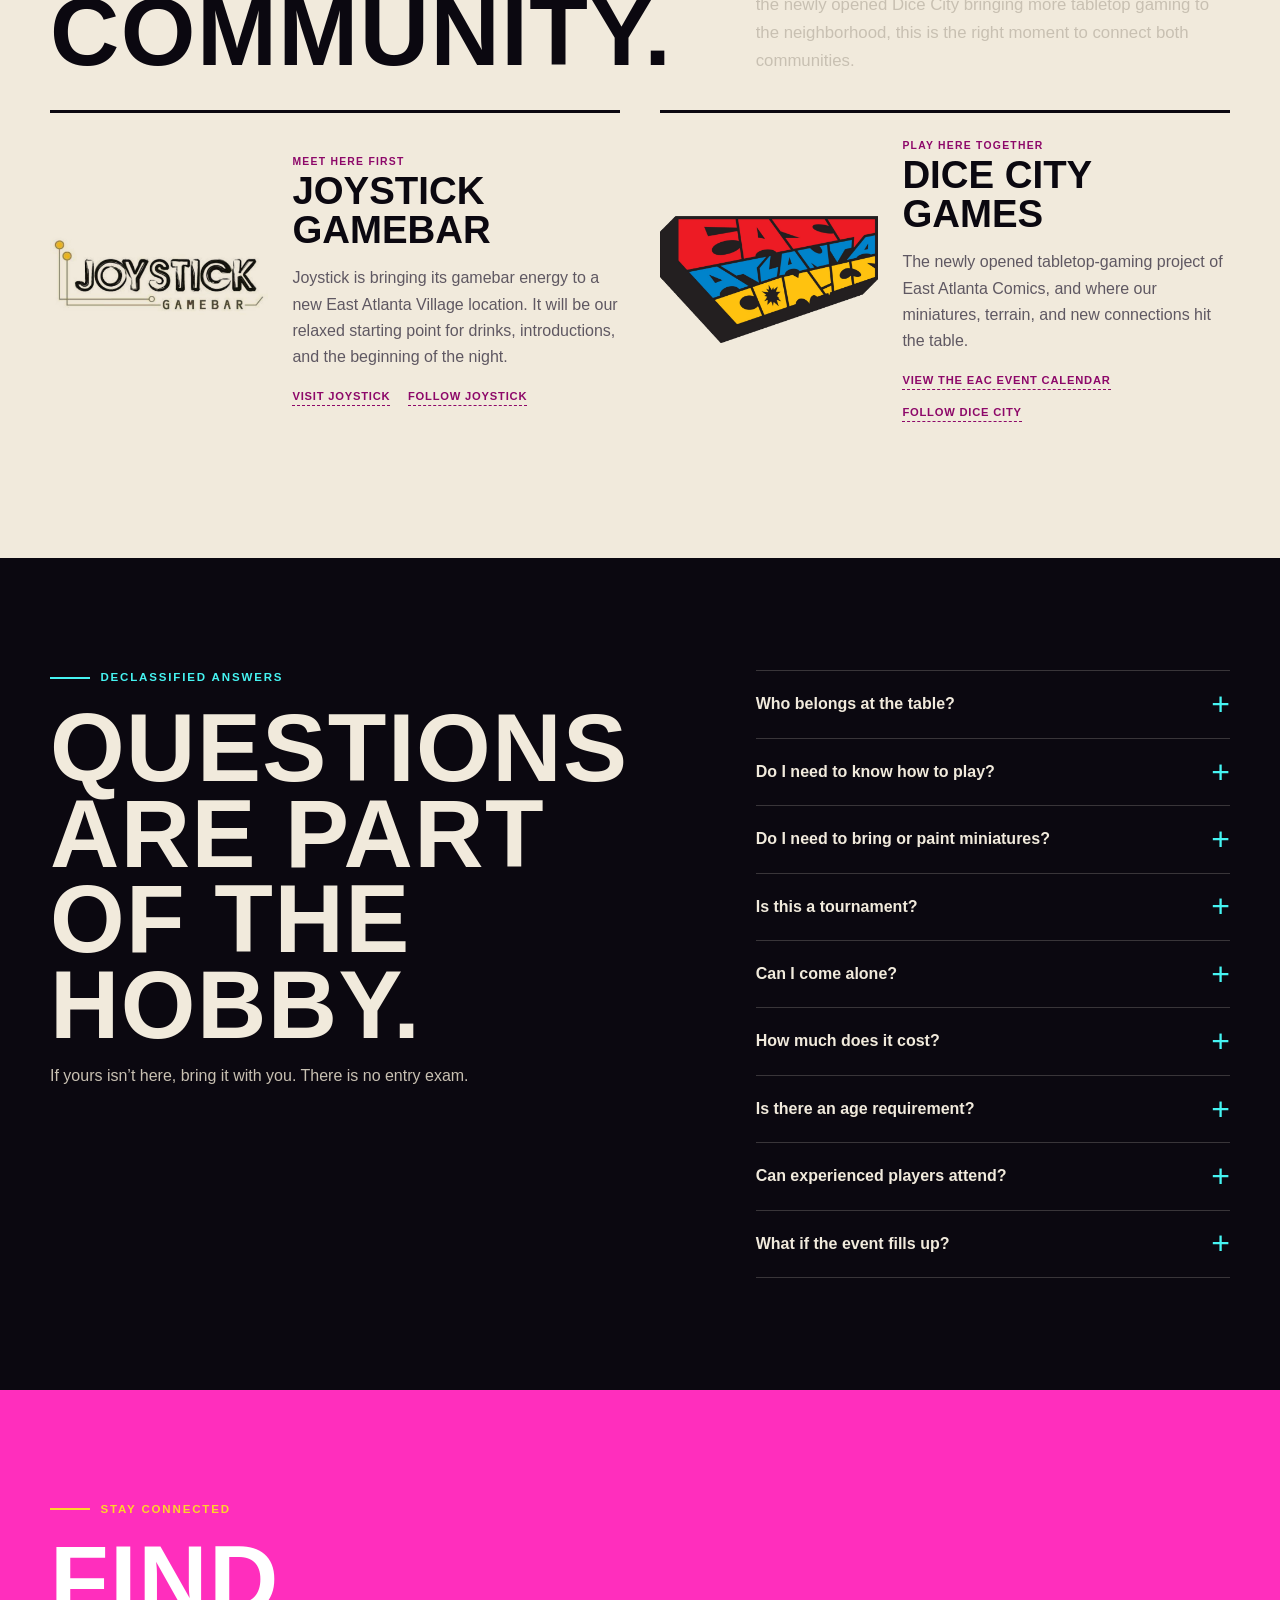
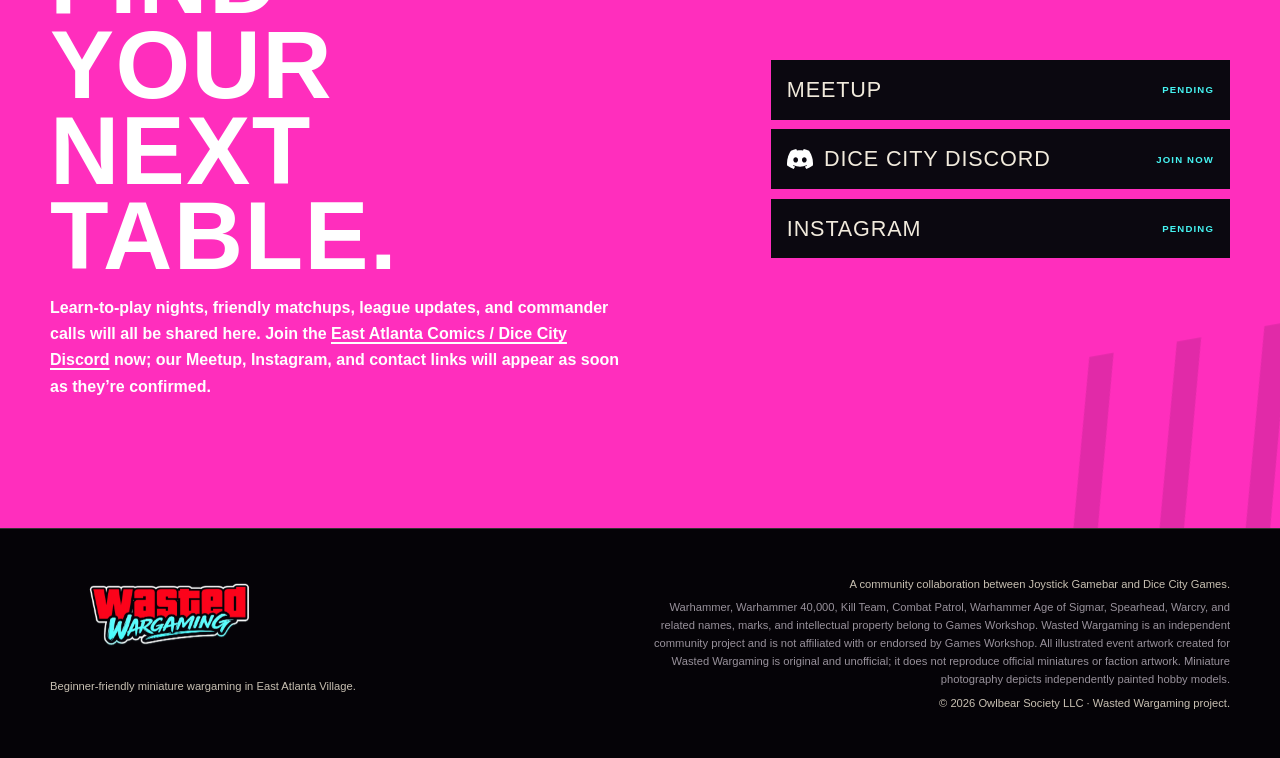
==== commit f19df41d: "Mission Summary" ====
--- a/index.html
+++ b/index.html
@@ -8,37 +8,20 @@
   <link rel="icon" type="image/png" sizes="256x256" href="assets/images/branding/wasted-wargaming-favicon.png">
   <link rel="apple-touch-icon" href="assets/images/branding/wasted-wargaming-favicon.png">
   <title>Wasted Wargaming | New Players Welcome</title>
-  <link rel="stylesheet" href="assets/css/styles.css?v=20260731-event-gallery-polish">
-  <script src="assets/js/events-data.js?v=20260731-event-card-art" defer></script>
+  <link rel="stylesheet" href="assets/css/styles.css?v=20260731-event-navigation">
+  <script src="assets/js/events-data.js?v=20260731-octarius" defer></script>
   <script src="assets/js/contributors-data.js" defer></script>
   <script src="assets/js/gallery-data.js?v=20260731-gallery-batch-2" defer></script>
-  <script src="assets/js/site.js?v=20260731-event-card-art" defer></script>
+  <script src="assets/js/navigation.js?v=20260731-shared-nav" defer></script>
+  <script src="assets/js/site.js?v=20260731-event-navigation" defer></script>
   <script src="assets/js/contributor-ui.js" defer></script>
   <script src="assets/js/home-gallery.js?v=20260731-featured-only" defer></script>
 </head>
 <body>
   <a class="skip-link" href="#main">Skip to the action</a>
 
-  <header class="site-header" data-header>
-    <a class="wordmark" href="#top" aria-label="Wasted Wargaming home">
-      <span class="wordmark__window" aria-hidden="true">
-        <img src="assets/images/branding/wasted-wargaming-logo.png" alt="" width="1536" height="1024">
-      </span>
-    </a>
-    <button class="nav-toggle" type="button" aria-expanded="false" aria-controls="site-nav" data-nav-toggle>
-      <span class="nav-toggle__label">Menu</span>
-      <span class="nav-toggle__mark" aria-hidden="true"></span>
-    </button>
-    <nav class="site-nav" id="site-nav" aria-label="Primary navigation" data-nav>
-      <a href="#about">What we're building</a>
-      <a href="#events">Upcoming events</a>
-      <a href="#roles">Choose your path</a>
-      <a href="#how-it-works">How it works</a>
-      <a href="#partners">Partners</a>
-      <a href="gallery.html">Gallery</a>
-      <a href="#faq">FAQ</a>
-      <a class="nav-recruit" href="commander.html">Become a commander</a>
-    </nav>
+  <header class="site-header" data-header data-site-navigation>
+    <noscript><a class="wordmark" href="#top">Wasted Wargaming home</a></noscript>
   </header>
 
   <main id="main">
@@ -131,9 +114,15 @@
           <p>Event details live here as soon as they’re confirmed. No mystery dates, surprise fees, or invented intel.</p>
           <p class="data-note"><span aria-hidden="true"></span> Status updates from our event file</p>
         </div>
-        <div class="event-card" data-event-card aria-live="polite">
-          <p class="event-card__status">Checking the signal…</p>
-          <h3>Loading upcoming event</h3>
+        <div class="event-dossier" data-event-dossier role="region" aria-roledescription="carousel" aria-label="Upcoming mission briefings">
+          <button class="event-dossier__arrow event-dossier__arrow--previous" type="button" data-event-previous aria-label="Show previous mission briefing" hidden><span aria-hidden="true">←</span></button>
+          <div class="event-dossier__stack" data-event-stack aria-live="polite">
+            <article class="event-card is-active" data-event-card>
+              <p class="event-card__status">Checking the signal…</p>
+              <h3>Loading upcoming event</h3>
+            </article>
+          </div>
+          <button class="event-dossier__arrow event-dossier__arrow--next" type="button" data-event-next aria-label="Show next mission briefing" hidden><span aria-hidden="true">→</span></button>
         </div>
       </div>
     </section>
--- a/assets/css/styles.css
+++ b/assets/css/styles.css
@@ -614,35 +614,90 @@
   background: repeating-linear-gradient(0deg, transparent 0 5px, rgba(187,245,27,0.025) 6px);
   pointer-events: none;
 }
-.event-zone__grid { position: relative; display: grid; gap: 2rem; align-items: end; }
+.event-zone__grid { position: relative; display: grid; gap: 2rem; align-items: center; }
 .event-zone__intro h2 { margin-bottom: 1rem; color: var(--paper); }
 .event-zone__intro p { max-width: 32rem; color: var(--paper-dim); }
 .data-note { display: flex; align-items: center; gap: 0.5rem; font-size: 0.72rem; letter-spacing: 0.07em; text-transform: uppercase; }
 .data-note span { width: 0.65rem; height: 0.65rem; display: inline-block; border-radius: 50%; background: var(--cyan); box-shadow: 0 0 12px var(--cyan); }
+.event-dossier { position: relative; min-width: 0; outline: none; }
+.event-dossier__stack { display: grid; padding: 1.2rem 0.7rem 1.4rem; isolation: isolate; }
 .event-card {
+  --event-accent: #bbf51b;
+  --event-shadow: var(--pink);
   position: relative;
+  grid-area: 1 / 1;
+  align-self: start;
   padding: 1.5rem;
   color: var(--paper);
   background: rgba(8,11,6,0.9);
-  border: 1px solid rgba(187,245,27,0.55);
-  box-shadow: 12px 12px 0 rgba(187,245,27,0.72);
-  transform: rotate(-1deg);
+  border: 1px solid color-mix(in srgb, var(--event-accent) 58%, transparent);
+  box-shadow: 11px 11px 0 color-mix(in srgb, var(--event-shadow) 72%, transparent);
+  transform-origin: 50% 8%;
+  transition: filter 420ms ease, opacity 420ms ease, transform 520ms cubic-bezier(0.22, 1, 0.36, 1);
   backdrop-filter: blur(0.35rem);
 }
-.event-card::before { position: absolute; inset: 8px; border: 1px dashed rgba(187,245,27,0.35); content: ""; pointer-events: none; }
+.event-card[data-stack-position="next"] { z-index: 2; opacity: 0.82; filter: grayscale(0.18) saturate(0.82) contrast(0.94); transform: translate(1.05rem, -0.8rem) rotate(1.5deg) scale(0.985); cursor: pointer; }
+.event-card[data-stack-position="queued"] { z-index: 1; opacity: 0.68; filter: grayscale(0.3) saturate(0.7); transform: translate(-0.65rem, -1.25rem) rotate(-1.8deg) scale(0.965); cursor: pointer; }
+.event-card.is-active { z-index: 3; opacity: 1; filter: none; transform: rotate(-0.35deg); }
+.event-card--octarius { --event-accent: #e2ae27; --event-shadow: #8b2c22; background: rgba(25,18,12,0.94); }
+.event-card::before { position: absolute; inset: 8px; border: 1px dashed color-mix(in srgb, var(--event-accent) 38%, transparent); content: ""; pointer-events: none; }
 .event-card > * { position: relative; }
-.event-card__status { width: fit-content; margin: 0 0 0.8rem; padding: 0.25rem 0.45rem; color: var(--ink); background: var(--tomb-green, #bbf51b); font-size: 0.65rem; font-weight: 900; letter-spacing: 0.1em; text-transform: uppercase; }
-.event-card__art { position: relative; aspect-ratio: 16 / 9; display: flex; align-items: flex-end; overflow: hidden; margin: 0 -0.25rem; padding: 1rem; background: #080b06 url("../images/events/tomb-world-joint-ops-v2.jpg") center / contain no-repeat; border: 1px solid rgba(187,245,27,0.35); isolation: isolate; }
-.event-card__art::before { position: absolute; z-index: -1; inset: 0; content: ""; background: linear-gradient(90deg, rgba(8,11,6,0.84), rgba(8,11,6,0.08) 72%), linear-gradient(0deg, rgba(8,11,6,0.78), transparent 65%); }
+.event-card__mission-count { position: absolute; z-index: 6; top: 1.1rem; right: 1.15rem; padding: 0.25rem 0.4rem; color: var(--paper); background: rgba(0,0,0,0.72); border: 1px solid rgba(255,255,255,0.2); font-size: 0.56rem; font-weight: 900; letter-spacing: 0.08em; text-transform: uppercase; }
+.event-card__status { width: fit-content; max-width: calc(100% - 5.5rem); margin: 0 0 0.8rem; padding: 0.25rem 0.45rem; color: var(--ink); background: var(--event-accent); font-size: 0.65rem; font-weight: 900; letter-spacing: 0.1em; text-transform: uppercase; }
+.event-card__art { position: relative; aspect-ratio: 16 / 9; display: flex; align-items: flex-end; overflow: hidden; margin: 0 -0.25rem; padding: 1rem; background: #080b06; border: 1px solid color-mix(in srgb, var(--event-accent) 38%, transparent); isolation: isolate; }
+.event-card__art img { position: absolute; z-index: -2; inset: 0; width: 100%; height: 100%; object-fit: cover; }
+.event-card--tomb-world .event-card__art img { object-fit: contain; }
+.event-card__art::before { position: absolute; z-index: -1; inset: 0; content: ""; background: linear-gradient(0deg, rgba(8,11,6,0.84), rgba(8,11,6,0.03) 62%); }
+.event-card--octarius .event-card__art::before { background: linear-gradient(0deg, rgba(18,11,7,0.86), rgba(18,11,7,0.02) 62%); }
 .event-card h3 { max-width: 8ch; margin: 0; color: var(--paper); font-family: var(--display); font-size: clamp(2.4rem, 9vw, 4.4rem); letter-spacing: 0.02em; line-height: 0.86; text-shadow: 3px 3px 0 rgba(0,0,0,0.75); text-transform: uppercase; }
-.event-card__message { max-width: 36rem; font-weight: 700; }
-.event-card__details { display: grid; gap: 0.7rem; margin: 1.15rem 0; padding: 1rem 0; border-block: 1px solid rgba(187,245,27,0.4); }
+.event-card__message { max-width: 42rem; margin: 1rem 0 0; color: var(--paper-dim); font-size: 0.82rem; font-weight: 700; line-height: 1.55; }
+.event-card__details { display: grid; gap: 0.7rem; margin: 1.15rem 0; padding: 1rem 0; border-block: 1px solid color-mix(in srgb, var(--event-accent) 40%, transparent); }
 .event-card__details div { display: grid; grid-template-columns: 6rem 1fr; gap: 0.75rem; }
-.event-card__details dt { color: #bbf51b; font-size: 0.65rem; font-weight: 900; letter-spacing: 0.08em; text-transform: uppercase; }
+.event-card__details dt { color: var(--event-accent); font-size: 0.65rem; font-weight: 900; letter-spacing: 0.08em; text-transform: uppercase; }
 .event-card__details dd { margin: 0; color: var(--paper); font-weight: 900; }
-.event-card .button { color: var(--ink); border-color: #bbf51b; background: #bbf51b; box-shadow: 5px 5px 0 var(--pink); }
+.event-card__details dd small { display: block; width: fit-content; margin-top: 0.35rem; padding: 0.2rem 0.35rem; color: #ff6a57; background: rgba(105,12,8,0.34); border-left: 3px solid currentColor; font-size: 0.54rem; font-weight: 900; letter-spacing: 0.08em; line-height: 1.35; text-transform: uppercase; }
+.event-card__details .is-classified .event-card__detail-value { position: relative; display: inline; color: #d8d0c3; text-decoration: line-through; text-decoration-color: rgba(0,0,0,0.96); text-decoration-thickness: 0.58em; }
+.event-card .button { color: var(--ink); border-color: var(--event-accent); background: var(--event-accent); box-shadow: 5px 5px 0 var(--event-shadow); }
 .event-card__actions { display: flex; flex-wrap: wrap; gap: 0.75rem; }
 .event-card .event-card__details-link { color: var(--paper); background: transparent; box-shadow: none; }
+.event-card .event-card__share-trigger { gap: 0.45rem; color: var(--paper); background: rgba(255,255,255,0.025); border-color: rgba(255,255,255,0.24); box-shadow: none; }
+.event-card .event-card__share-trigger:hover { color: var(--ink); background: var(--event-accent); border-color: var(--event-accent); }
+.event-card__share-trigger svg { width: 1.05rem; height: 1.05rem; fill: none; stroke: currentColor; stroke-width: 2; stroke-linecap: round; stroke-linejoin: round; }
+.event-card__classified-stamp { position: absolute; z-index: 5; display: grid; justify-items: center; padding: 0.4rem 0.65rem; color: #d84d3b; background: rgba(20,12,8,0.82); border: 3px double currentColor; pointer-events: none; }
+.event-card__classified-stamp span { font-size: 0.48rem; font-weight: 900; letter-spacing: 0.12em; text-transform: uppercase; }
+.event-card__classified-stamp strong { font-family: var(--display); font-size: 1.15rem; letter-spacing: 0.06em; line-height: 0.9; text-transform: uppercase; }
+.event-card__classified-stamp--redacted { top: 3.2rem; right: -0.4rem; transform: rotate(7deg); }
+.event-card__classified-stamp--confidential { top: 52%; right: -0.25rem; color: #d9a329; transform: rotate(-5deg); }
+.event-card__classified-stamp--confidential strong { font-size: 0.88rem; }
+.event-card__classified-stamp--heretical { top: 67%; left: -0.35rem; color: #db3d59; transform: rotate(5deg); }
+.event-card__classified-stamp--heretical strong { font-size: 1rem; }
+.event-share-dialog { width: min(44rem, calc(100% - 1.5rem)); max-height: calc(100dvh - 1.5rem); margin: auto; padding: 0; overflow: visible; color: var(--paper); background: transparent; border: 0; }
+.event-share-dialog::backdrop { background: rgba(5,2,8,0.82); backdrop-filter: blur(0.35rem); }
+.event-share-dialog__panel { position: relative; max-height: calc(100dvh - 1.5rem); overflow: auto; padding: clamp(1rem, 4vw, 2rem); background: #100b15; border: 1px solid rgba(72,239,239,0.5); box-shadow: 12px 12px 0 rgba(242,21,170,0.42); }
+.event-share-dialog__panel::before { position: absolute; inset: 8px; content: ""; border: 1px dashed rgba(72,239,239,0.22); pointer-events: none; }
+.event-share-dialog__close { position: absolute; z-index: 2; top: 0.75rem; right: 0.75rem; width: 2.75rem; height: 2.75rem; display: grid; place-items: center; color: var(--paper); background: rgba(0,0,0,0.55); border: 1px solid rgba(255,255,255,0.24); cursor: pointer; }
+.event-share-dialog__close svg { width: 1.15rem; height: 1.15rem; fill: none; stroke: currentColor; stroke-width: 2; stroke-linecap: round; }
+.event-share-dialog__eyebrow { margin: 0 0 0.35rem; color: var(--cyan); font-size: 0.62rem; font-weight: 900; letter-spacing: 0.14em; text-transform: uppercase; }
+.event-share-dialog h2 { margin: 0 3rem 1rem 0; font-family: var(--display); font-size: clamp(2.3rem, 8vw, 4rem); line-height: 0.9; text-transform: uppercase; }
+.event-share-dialog__preview { position: relative; aspect-ratio: 16 / 9; display: flex; flex-direction: column; justify-content: space-between; overflow: hidden; padding: 1rem; background: #08060b var(--share-art) center / cover no-repeat; border: 1px solid rgba(255,255,255,0.26); isolation: isolate; }
+.event-share-dialog__preview::before { position: absolute; z-index: -1; inset: 0; content: ""; background: linear-gradient(0deg, rgba(5,3,8,0.94), rgba(5,3,8,0.05) 75%), linear-gradient(90deg, rgba(5,3,8,0.62), transparent 60%); }
+.event-share-dialog__preview img { width: 7.5rem; height: 4rem; object-fit: contain; object-position: left top; }
+.event-share-dialog__preview div { display: grid; gap: 0.3rem; }
+.event-share-dialog__preview strong { font-family: var(--display); font-size: clamp(1.7rem, 6vw, 3rem); line-height: 0.9; text-transform: uppercase; text-shadow: 2px 2px 0 #000; }
+.event-share-dialog__preview span { overflow: hidden; color: rgba(255,255,255,0.8); font-size: 0.6rem; font-weight: 800; text-overflow: ellipsis; white-space: nowrap; }
+.event-share-dialog__hint { margin: 0.9rem 0 0.65rem; color: var(--paper-dim); font-size: 0.72rem; line-height: 1.5; }
+.event-share-dialog__options { display: flex; gap: 0.55rem; overflow-x: auto; padding: 0.15rem 0 0.75rem; scrollbar-color: var(--cyan) rgba(255,255,255,0.08); scroll-snap-type: x proximity; }
+.event-share-dialog__option { min-width: 4.2rem; min-height: 3.75rem; display: grid; flex: 0 0 4.2rem; place-items: center; align-content: center; gap: 0.35rem; padding: 0.5rem; color: var(--paper); background: rgba(255,255,255,0.045); border: 1px solid rgba(255,255,255,0.2); font: inherit; font-size: 0.56rem; font-weight: 900; letter-spacing: 0.04em; text-align: center; text-decoration: none; text-transform: uppercase; scroll-snap-align: start; cursor: pointer; }
+.event-share-dialog__option span { display: none; }
+.event-share-dialog__option:hover, .event-share-dialog__option:focus-visible { color: var(--ink); background: var(--cyan); border-color: var(--cyan); }
+.event-share-dialog__option svg { width: 1.5rem; height: 1.5rem; fill: none; stroke: currentColor; stroke-width: 1.8; stroke-linecap: round; stroke-linejoin: round; }
+.event-share-dialog__option svg circle { fill: none; }
+.event-share-dialog__feedback { min-height: 1.2em; margin: 0.3rem 0 0; color: var(--cyan); font-size: 0.65rem; font-weight: 800; }
+.event-dossier__arrow { position: absolute; z-index: 8; top: clamp(10rem, 30vw, 15rem); width: 2.9rem; height: 3.5rem; display: grid; place-items: center; color: #080609; background: rgba(241,234,220,0.9); border: 0; box-shadow: 4px 4px 0 rgba(0,0,0,0.35); font-size: 1.7rem; font-weight: 900; transform: translateY(-50%); cursor: pointer; }
+.event-dossier__arrow--previous { left: -0.1rem; }
+.event-dossier__arrow--next { right: -0.1rem; }
+.event-dossier__arrow:hover, .event-dossier__arrow:focus-visible { background: var(--yellow); }
+.event-dossier__arrow[hidden] { display: none; }
 
 .kit { background: #0e0a13; }
 .section-heading--tight { margin-bottom: 2.2rem; }
@@ -1530,6 +1585,8 @@
   .event-card__details { grid-template-columns: repeat(2, minmax(0, 1fr)); }
   .event-card__details div { grid-template-columns: 1fr; gap: 0.2rem; }
   .event-card__details div:nth-child(2) { grid-column: 1 / -1; }
+  .event-share-dialog__option { min-width: 5rem; min-height: 4.6rem; flex-basis: 5rem; }
+  .event-share-dialog__option span { display: inline; }
 }
 
 @media (min-width: 760px) {
@@ -1539,7 +1596,7 @@
   .hero__signal-stack { justify-self: end; }
   .briefing__grid, .section-heading, .event-zone__grid, .faq__grid { grid-template-columns: 1.15fr 0.85fr; gap: 4rem; }
   .event-zone { padding-block: 4.5rem; }
-  .event-zone__grid { grid-template-columns: repeat(2, minmax(0, 1fr)); gap: 4rem; }
+  .event-zone__grid { grid-template-columns: minmax(15rem, 0.72fr) minmax(0, 1.28fr); gap: 4rem; }
   .process-list { display: grid; grid-template-columns: repeat(4, 1fr); gap: 1.25rem; }
   .process-list::before { left: 2rem; right: 2rem; top: 2.45rem; bottom: auto; width: auto; height: 2px; background: repeating-linear-gradient(to right, var(--pink) 0 8px, transparent 8px 15px); }
   .process-list li { grid-template-columns: 1fr; }
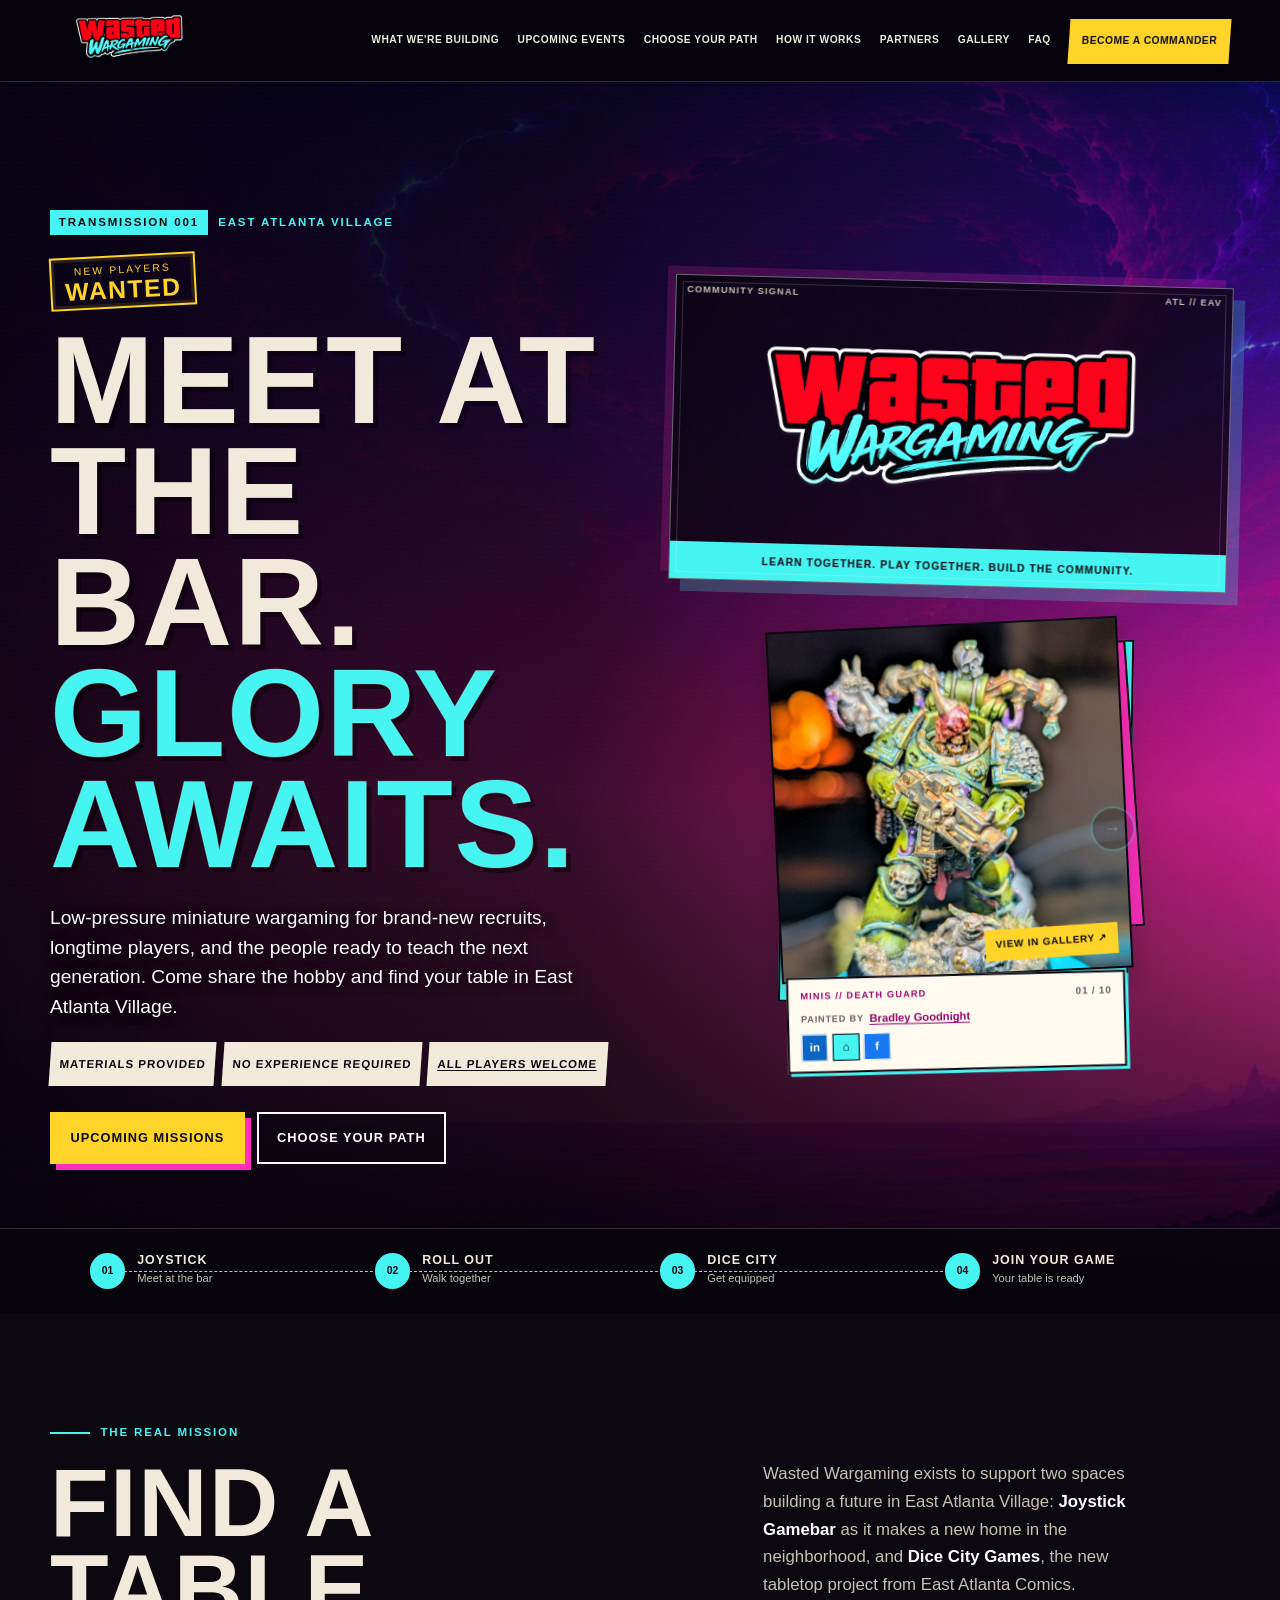
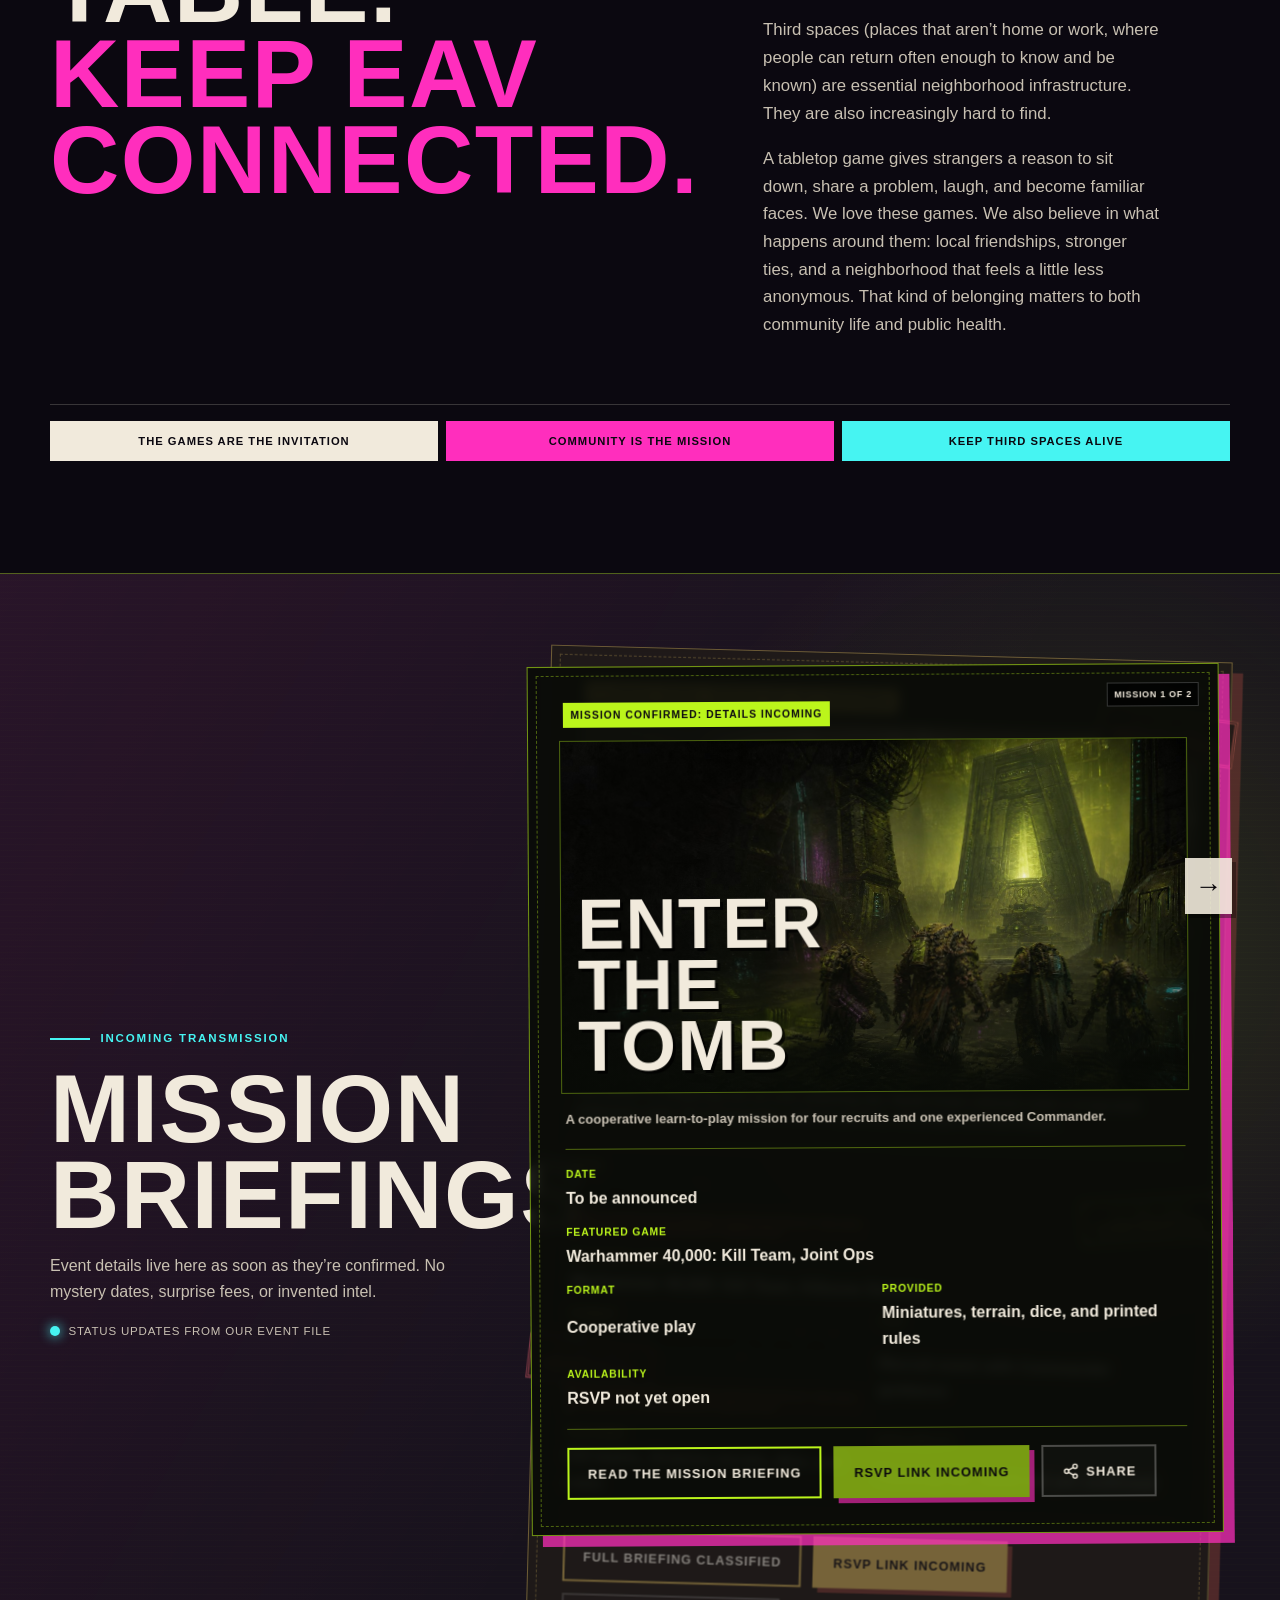
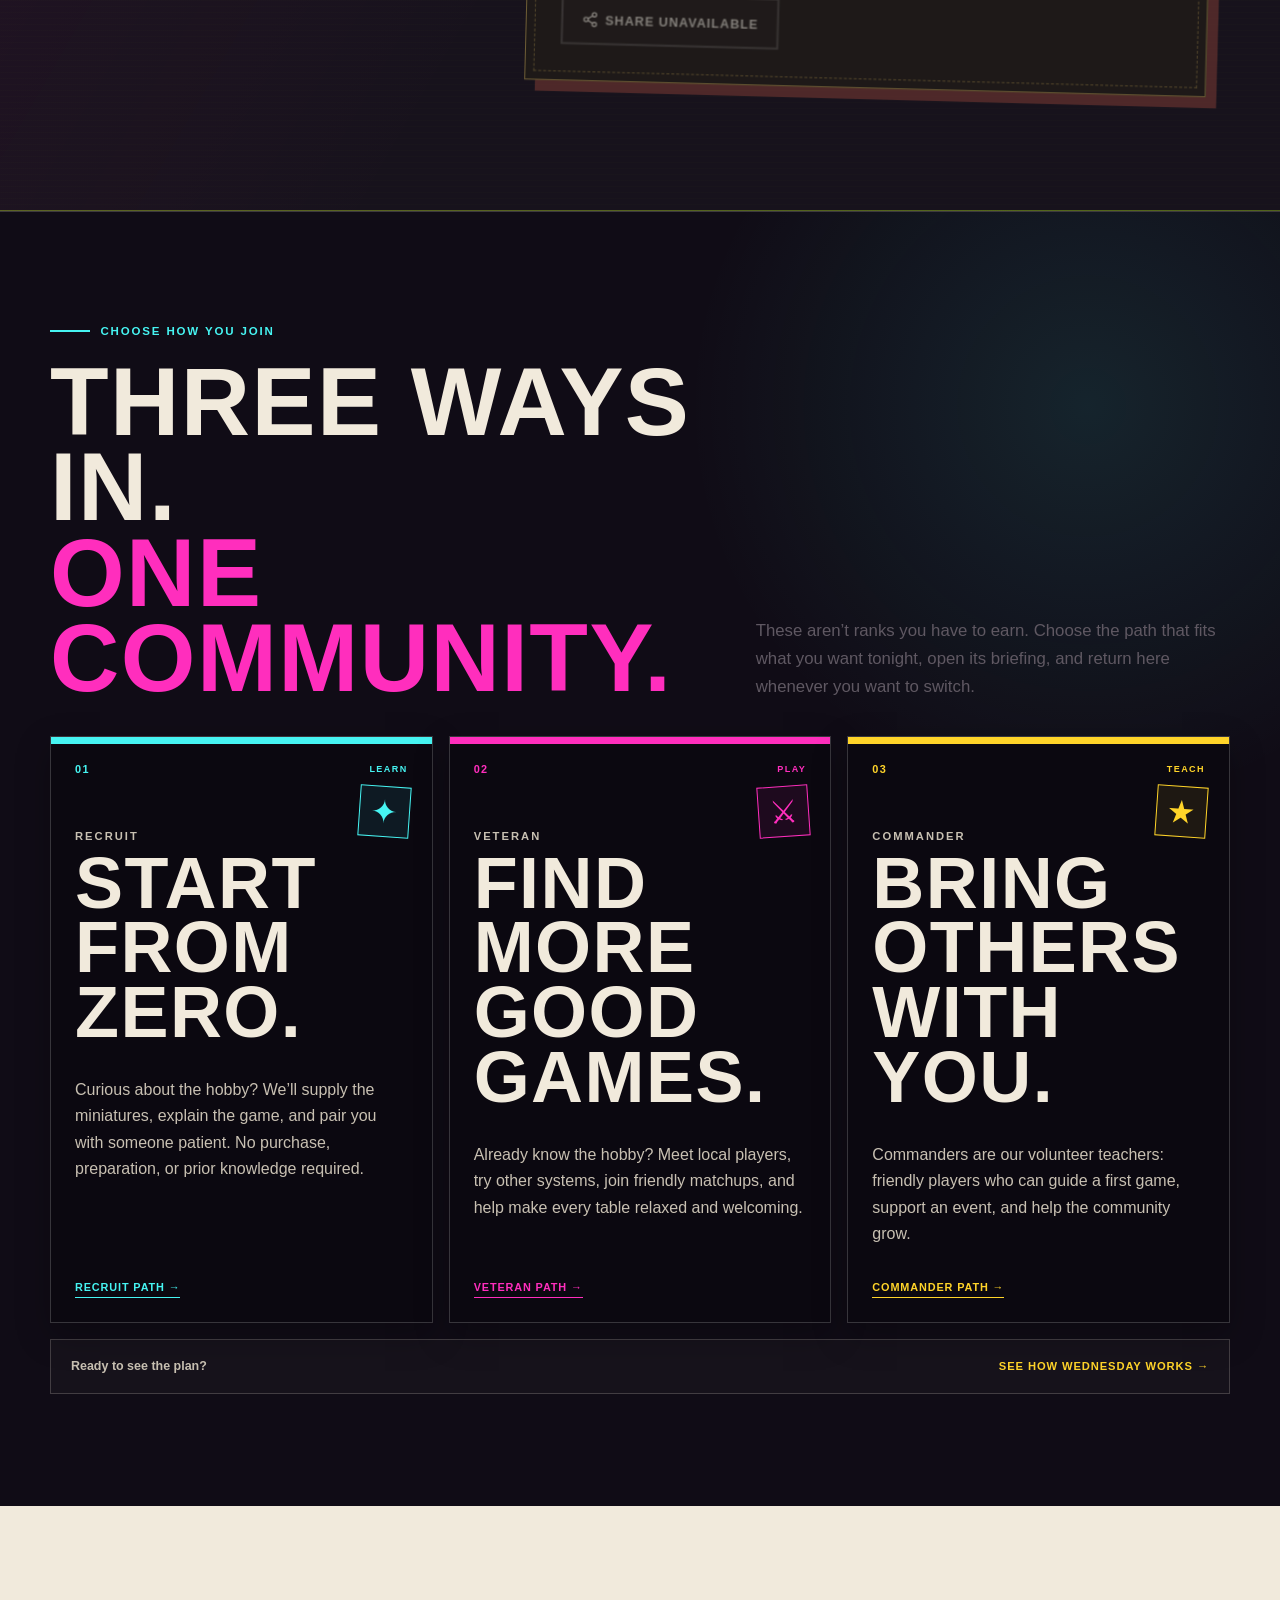
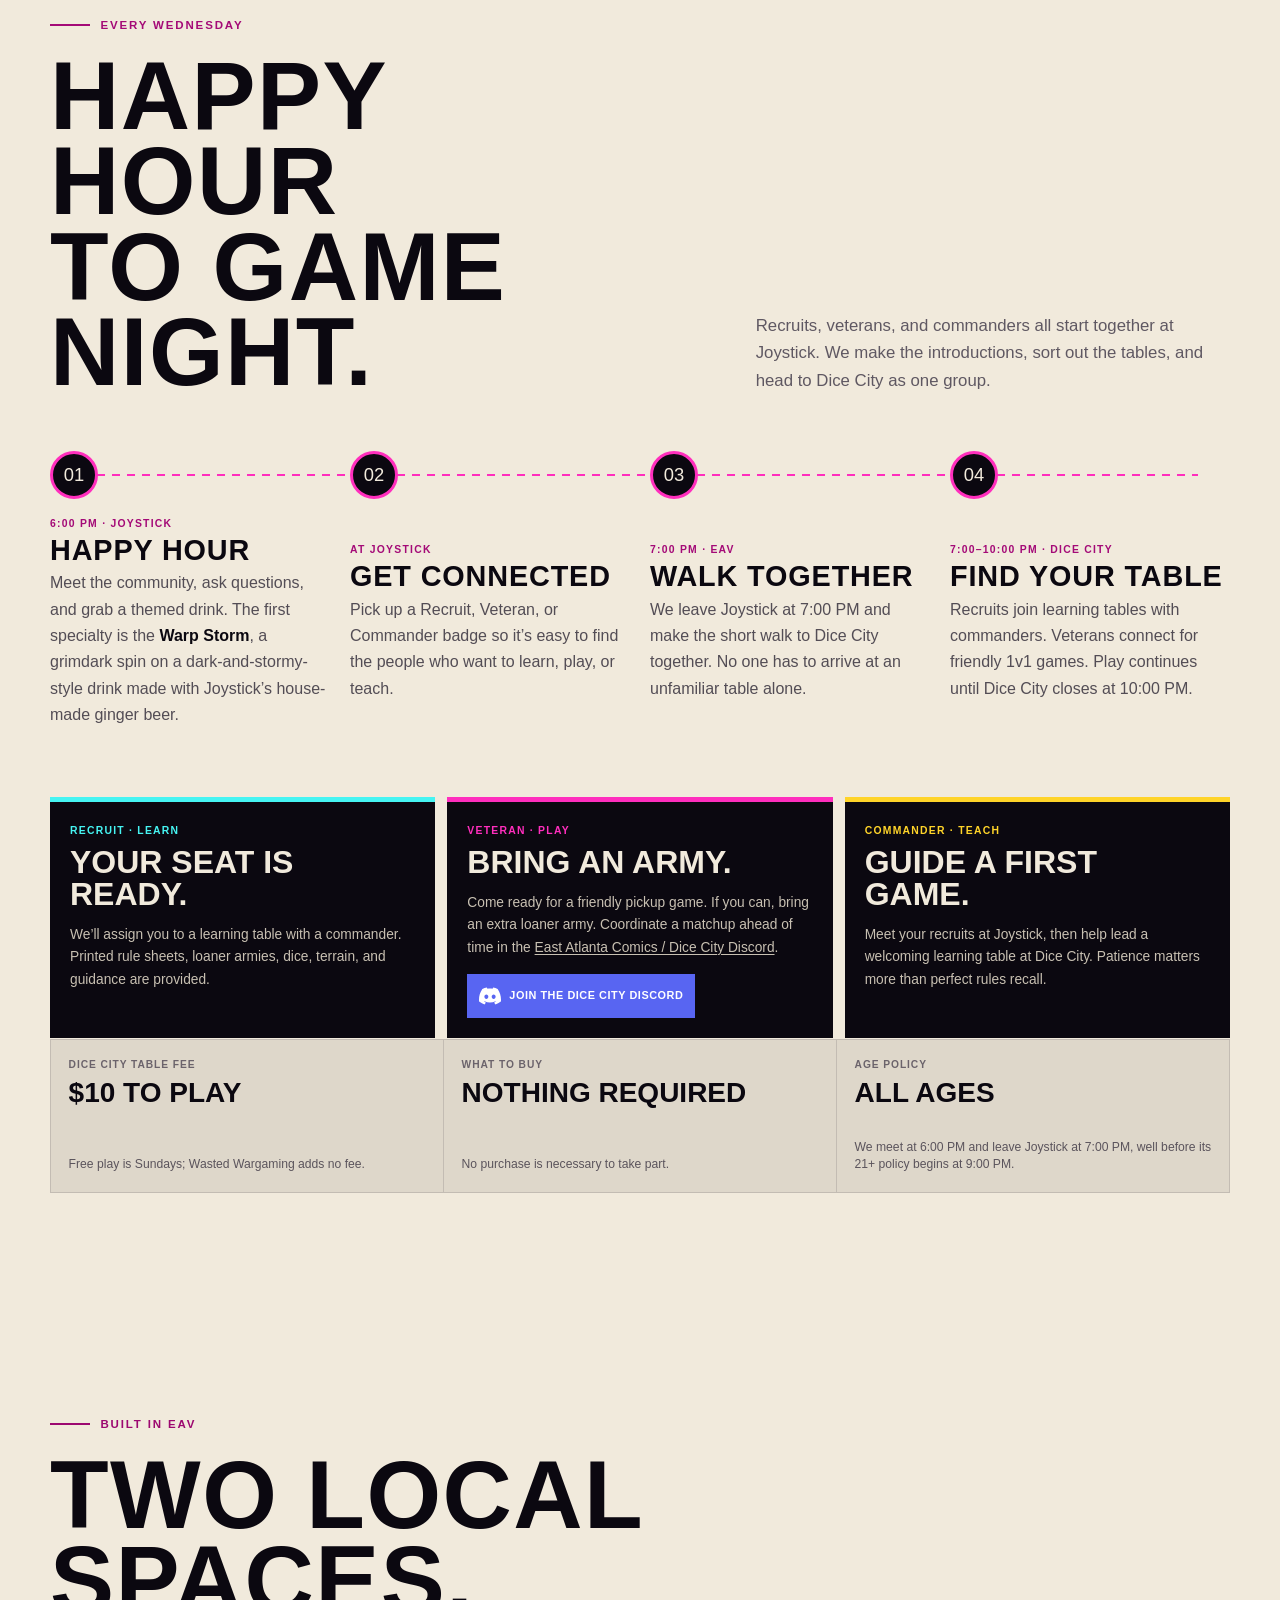
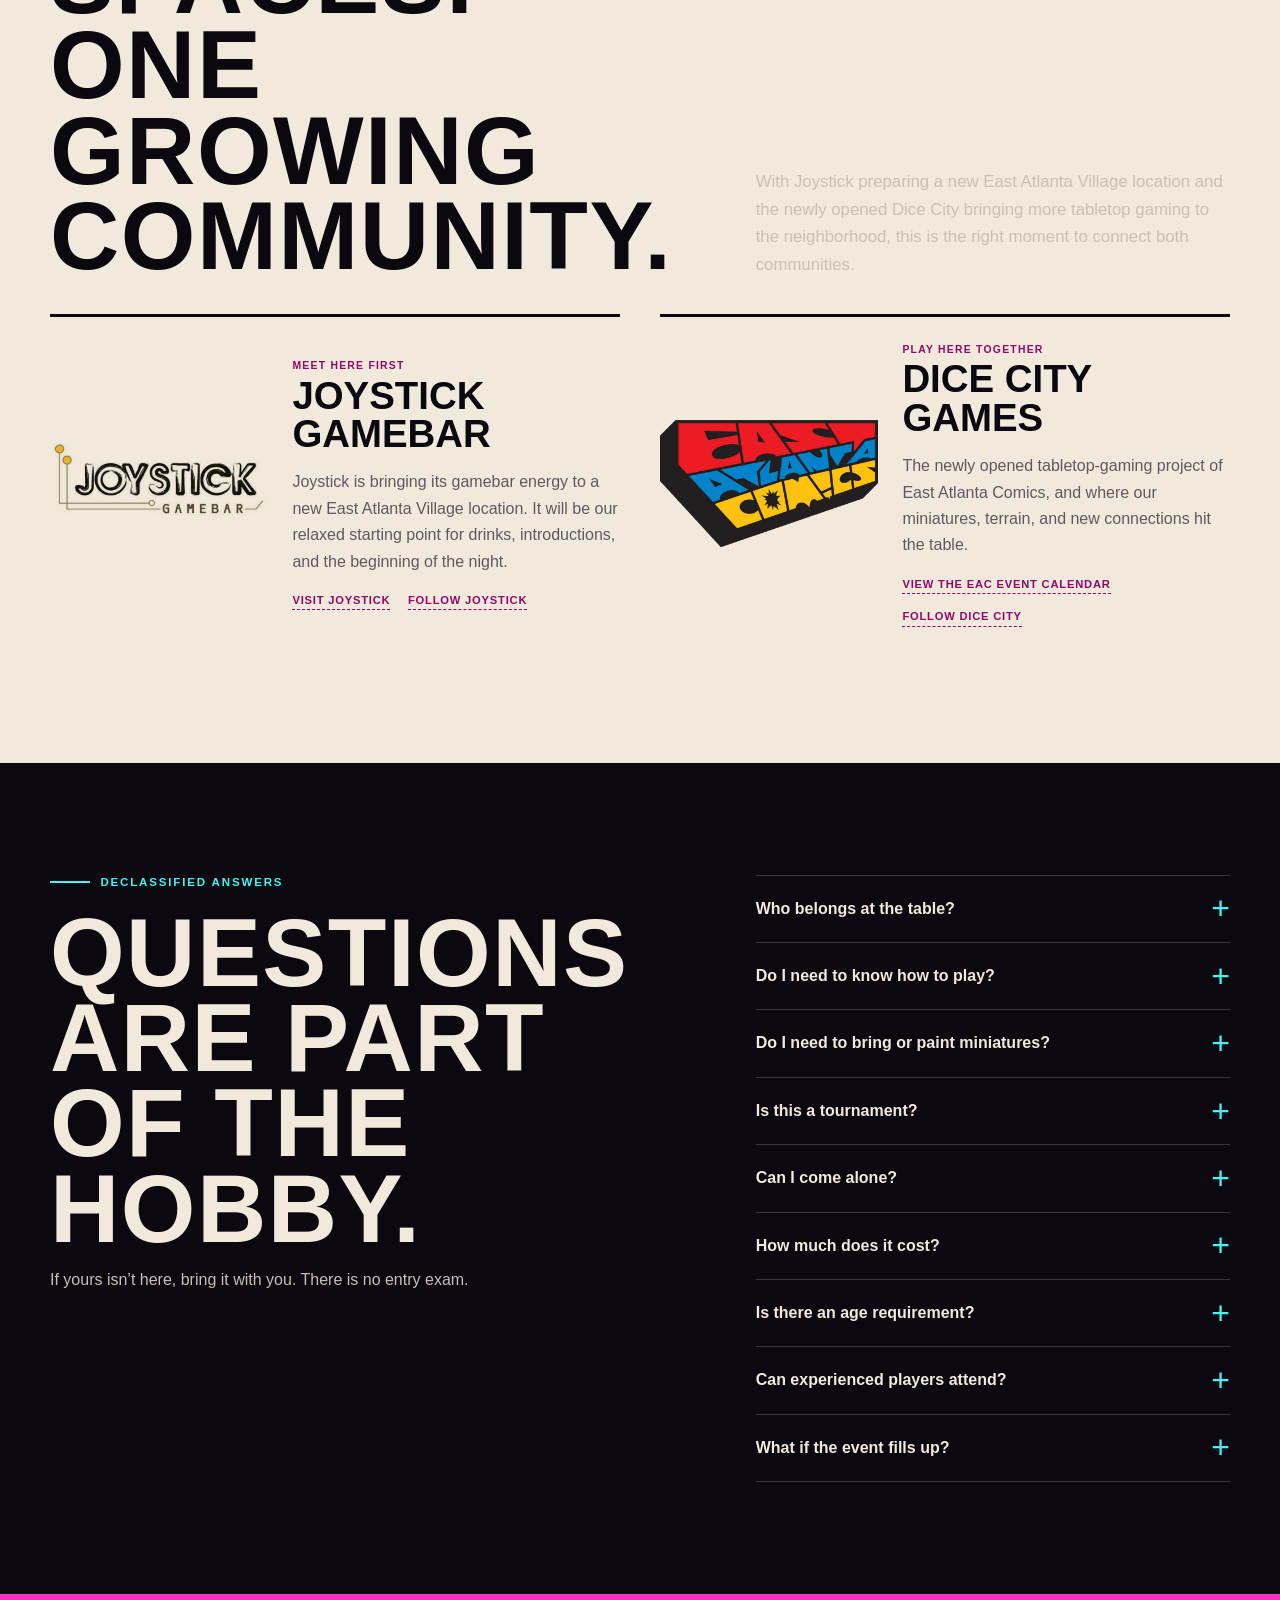
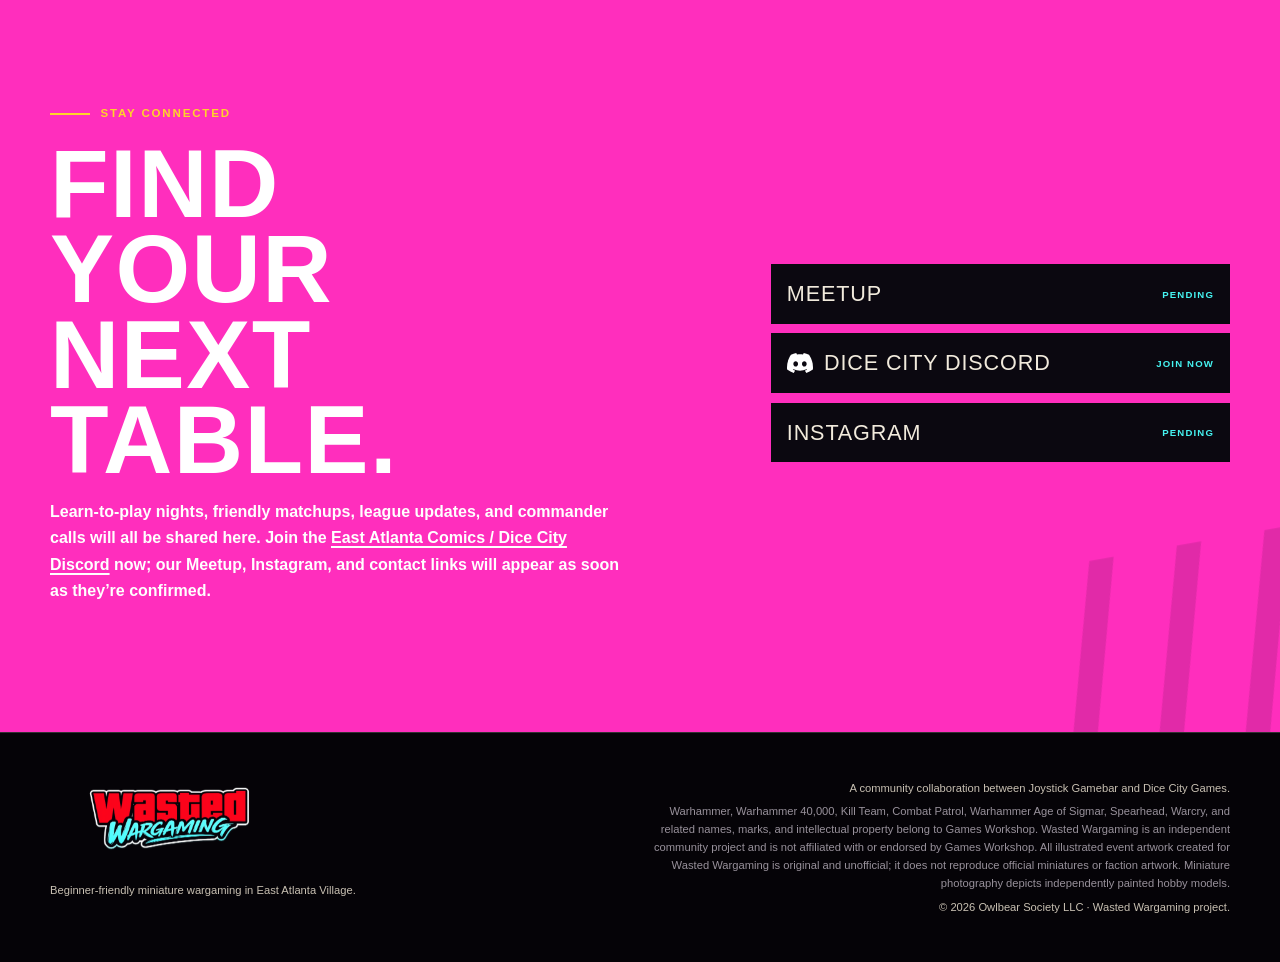
==== commit b227030a: "Redesign" ====
--- a/index.html
+++ b/index.html
@@ -8,12 +8,12 @@
   <link rel="icon" type="image/png" sizes="256x256" href="assets/images/branding/wasted-wargaming-favicon.png">
   <link rel="apple-touch-icon" href="assets/images/branding/wasted-wargaming-favicon.png">
   <title>Wasted Wargaming | New Players Welcome</title>
-  <link rel="stylesheet" href="assets/css/styles.css?v=20260731-event-navigation">
+  <link rel="stylesheet" href="assets/css/styles.css?v=20260731-path-pages">
   <script src="assets/js/events-data.js?v=20260731-octarius" defer></script>
   <script src="assets/js/contributors-data.js" defer></script>
   <script src="assets/js/gallery-data.js?v=20260731-gallery-batch-2" defer></script>
-  <script src="assets/js/navigation.js?v=20260731-shared-nav" defer></script>
-  <script src="assets/js/site.js?v=20260731-event-navigation" defer></script>
+  <script src="assets/js/navigation.js?v=20260731-path-pages" defer></script>
+  <script src="assets/js/site.js?v=20260731-event-page-sharing" defer></script>
   <script src="assets/js/contributor-ui.js" defer></script>
   <script src="assets/js/home-gallery.js?v=20260731-featured-only" defer></script>
 </head>
@@ -134,7 +134,7 @@
             <div class="section-tag">Choose how you join</div>
             <h2 id="roles-title">Three ways in.<br><span>One community.</span></h2>
           </div>
-          <p>These aren’t ranks you have to earn. They’re simply ways to find the experience you want, and you can move between them whenever you like.</p>
+          <p>These aren’t ranks you have to earn. Choose the path that fits what you want tonight, open its briefing, and return here whenever you want to switch.</p>
         </div>
 
         <div class="pathway-grid">
@@ -145,7 +145,7 @@
             <h3>Start from zero.</h3>
             <p>Curious about the hobby? We’ll supply the miniatures, explain the game, and pair you with someone patient. No purchase, preparation, or prior knowledge required.</p>
             <div class="pathway-card__actions">
-              <a href="#recruits">Recruit briefing <span aria-hidden="true">→</span></a>
+              <a href="recruit.html">Recruit path <span aria-hidden="true">→</span></a>
             </div>
           </article>
 
@@ -156,7 +156,7 @@
             <h3>Find more good games.</h3>
             <p>Already know the hobby? Meet local players, try other systems, join friendly matchups, and help make every table relaxed and welcoming.</p>
             <div class="pathway-card__actions">
-              <a href="#play">Veteran path <span aria-hidden="true">→</span></a>
+              <a href="veteran.html">Veteran path <span aria-hidden="true">→</span></a>
             </div>
           </article>
 
@@ -179,83 +179,6 @@
       </div>
     </section>
 
-    <section class="section recruit-brief" id="recruits" aria-labelledby="recruit-title">
-      <div class="shell">
-        <div class="recruit-brief__intro">
-          <div>
-            <div class="section-tag">For new recruits</div>
-            <h2 id="recruit-title">The hobby has enough barriers.<br><span>We’re taking some down.</span></h2>
-          </div>
-          <div class="recruit-brief__lead">
-            <p>From the outside, miniature wargaming can look like dense rulebooks, expensive armies, hours of assembly and painting, and no obvious way to find a first game.</p>
-            <p>It can also carry the stereotype of an intensely competitive room where everyone already knows more than you. <strong>We built this to defy that expectation.</strong></p>
-          </div>
-        </div>
-
-        <div class="recruit-promise">
-          <div class="recruit-promise__statement">
-            <p>Your first game is not an entrance exam.</p>
-            <h3>It should be fun.</h3>
-            <p>We create a judgment-free table where questions are expected, mistakes are useful, and competition can wait until you want it.</p>
-          </div>
-          <div class="recruit-proof">
-            <article>
-              <span>01</span>
-              <h3>Nothing to buy or paint</h3>
-              <p>Share our hand-painted miniatures and use the terrain, printed references, and materials already waiting at the table.</p>
-            </article>
-            <article>
-              <span>02</span>
-              <h3>Learn cooperatively</h3>
-              <p>Play your first game alongside other recruits with a commander guiding the table. Learn together and face the game together.</p>
-            </article>
-            <article>
-              <span>03</span>
-              <h3>Rules taught as you play</h3>
-              <p>No rulebook homework. We walk through each decision when it matters so you can focus on the story unfolding on the table.</p>
-            </article>
-            <article>
-              <span>04</span>
-              <h3>Your first dice are on us</h3>
-              <p>Every new recruit gets a free set of dice, a small piece of the hobby to take home and bring back for the next game.</p>
-            </article>
-          </div>
-        </div>
-
-        <div class="recruit-next">
-          <div>
-            <p class="recruit-next__label">Continue at your speed</p>
-            <h3>One game can lead anywhere.</h3>
-          </div>
-          <p>Come back for the beginner league, learn hobby skills in future painting classes, or work toward competitive tournaments. Keep it cooperative, get competitive, or simply enjoy an occasional game. The next step is yours.</p>
-          <div class="recruit-next__actions">
-            <a class="button" href="joint-ops.html">Preview the first mission</a>
-            <a class="recruit-next__text-link" href="#how-it-works">See the event structure</a>
-          </div>
-        </div>
-      </div>
-    </section>
-
-    <section class="section kit" id="provided" aria-labelledby="kit-title">
-      <div class="shell">
-        <div class="section-heading section-heading--tight">
-          <div>
-            <div class="section-tag">Recruit kit</div>
-            <h2 id="kit-title">Show up empty-handed.</h2>
-          </div>
-          <p>New players will have what they need for a first game. No expensive shopping list, no required purchase, and no homework.</p>
-        </div>
-        <ul class="kit-grid">
-          <li><span aria-hidden="true">◆</span><strong>Miniatures</strong><small>Ready for the table</small></li>
-          <li><span aria-hidden="true">⬡</span><strong>Dice</strong><small>Enough to tempt fate</small></li>
-          <li><span aria-hidden="true">▥</span><strong>Terrain</strong><small>A world to fight over</small></li>
-          <li><span aria-hidden="true">⌁</span><strong>Rules guides</strong><small>The useful parts only</small></li>
-          <li><span aria-hidden="true">✦</span><strong>Patient teachers</strong><small>Questions encouraged</small></li>
-          <li><span aria-hidden="true">✓</span><strong>A seat at the table</strong><small>Newcomers belong here</small></li>
-        </ul>
-      </div>
-    </section>
-
     <section class="section process" id="how-it-works" aria-labelledby="process-title">
       <div class="shell">
         <div class="section-heading">
@@ -326,54 +249,6 @@
           <div><small>Dice City table fee</small><strong>$10 to play</strong><span>Free play is Sundays; Wasted Wargaming adds no fee.</span></div>
           <div><small>What to buy</small><strong>Nothing required</strong><span>No purchase is necessary to take part.</span></div>
           <div><small>Age policy</small><strong>All ages</strong><span>We meet at 6:00 PM and leave Joystick at 7:00 PM, well before its 21+ policy begins at 9:00 PM.</span></div>
-        </div>
-      </div>
-    </section>
-
-    <section class="section game-feature" id="play" aria-labelledby="play-title">
-      <div class="game-feature__vista" aria-hidden="true"></div>
-      <div class="shell game-feature__content game-feature__content--roadmap">
-        <div class="game-feature__copy">
-          <div class="section-tag section-tag--light">For veterans // What’s next?</div>
-          <p class="game-feature__kicker">Find opponents. Roll dice. Keep EAV playing.</p>
-          <h2 id="play-title">More games.<br><span>Stronger scene.</span></h2>
-          <p>Our current Wednesday gatherings include structured recruit tables, but the night is not only for newcomers. Veterans can meet at Joystick, find an opponent, and head to Dice City for a pickup game, or arrange a matchup ahead of time in the <a class="inline-link" href="https://discord.gg/Nm3C2hq24Y" rel="noopener noreferrer">East Atlanta Comics / Dice City Discord</a>.</p>
-          <p>We want to give local players a reliable rally point, expand the tabletop scene in EAV, and put more games on more tables. Every gathering supports Dice City, our friendly local game store, Joystick, and the independent nerd spaces that give this neighborhood somewhere to connect.</p>
-        </div>
-        <ol class="event-roadmap" aria-label="Planned event progression">
-          <li>
-            <span class="event-roadmap__phase">Happening now</span>
-            <h3>Happy hour &amp; pickup games</h3>
-            <p>Bring an army, meet local players at Joystick, and form a same-night matchup before the walk to Dice City. Use the <a class="inline-link" href="https://discord.gg/Nm3C2hq24Y" rel="noopener noreferrer">East Atlanta Comics / Dice City Discord</a> to line up an opponent or talk through game size and system in advance.</p>
-            <a class="event-roadmap__link event-roadmap__link--discord" href="https://discord.gg/Nm3C2hq24Y" rel="noopener noreferrer"><img src="assets/icons/discord.svg" alt="" width="18" height="18"> Find a matchup on Discord <span aria-hidden="true">→</span></a>
-          </li>
-          <li>
-            <span class="event-roadmap__phase">Growing next</span>
-            <h3>League play</h3>
-            <p>Regular pairings will make it easier to find opponents, try new armies, and keep a campaign of games moving. Our first friendly bracket will reward participation, games played, and varied achievements rather than tracking win-loss standings.</p>
-          </li>
-          <li>
-            <span class="event-roadmap__phase">Future objective</span>
-            <h3>Tournaments &amp; prizes</h3>
-            <p>As the player base and table capacity grow, we plan to run true competitive events with prizes alongside the casual games, campaigns, and pickup nights that keep the wider community active.</p>
-          </li>
-        </ol>
-      </div>
-    </section>
-
-    <section class="section volunteer" id="volunteer" aria-labelledby="volunteer-title">
-      <div class="shell volunteer__grid">
-        <div class="volunteer__callout" aria-hidden="true">
-          <span>The commander path</span>
-          <strong>Make the table bigger.</strong>
-        </div>
-        <div class="volunteer__copy">
-          <div class="section-tag">For volunteer teachers</div>
-          <h2 id="volunteer-title">Help someone find<br>their first game.</h2>
-          <p>Commanders are experienced players who enjoy helping people feel at home. You don’t need encyclopedic rules knowledge. You need patience, encouragement, and a desire to make someone’s first game a good one.</p>
-          <p>Every teaching event helps us meet more potential commanders, open more tables, and welcome more people into the community.</p>
-          <a class="button button--primary" href="commander.html">Become a commander</a>
-          <p class="placeholder-note">Tell us what you play, what you can bring, and how you would like to help.</p>
         </div>
       </div>
     </section>
--- a/assets/css/styles.css
+++ b/assets/css/styles.css
@@ -663,6 +663,8 @@
 .event-card .event-card__share-trigger { gap: 0.45rem; color: var(--paper); background: rgba(255,255,255,0.025); border-color: rgba(255,255,255,0.24); box-shadow: none; }
 .event-card .event-card__share-trigger:hover { color: var(--ink); background: var(--event-accent); border-color: var(--event-accent); }
 .event-card__share-trigger svg { width: 1.05rem; height: 1.05rem; fill: none; stroke: currentColor; stroke-width: 2; stroke-linecap: round; stroke-linejoin: round; }
+.event-page-share { gap: 0.5rem; }
+.event-page-share svg { width: 1.05rem; height: 1.05rem; fill: none; stroke: currentColor; stroke-width: 2; stroke-linecap: round; stroke-linejoin: round; }
 .event-card__classified-stamp { position: absolute; z-index: 5; display: grid; justify-items: center; padding: 0.4rem 0.65rem; color: #d84d3b; background: rgba(20,12,8,0.82); border: 3px double currentColor; pointer-events: none; }
 .event-card__classified-stamp span { font-size: 0.48rem; font-weight: 900; letter-spacing: 0.12em; text-transform: uppercase; }
 .event-card__classified-stamp strong { font-family: var(--display); font-size: 1.15rem; letter-spacing: 0.06em; line-height: 0.9; text-transform: uppercase; }
@@ -1027,6 +1029,7 @@
 .confirmation-actions { display: flex; flex-wrap: wrap; gap: 0.8rem; margin-top: 1.5rem; }
 .discord-button { gap: 0.6rem; }
 .discord-button img { filter: brightness(0); }
+.button--ghost.discord-button img { filter: brightness(0) invert(1); }
 
 .partners { background: var(--paper); color: var(--ink); }
 .partners .section-tag { color: #9c0870; }
@@ -1530,6 +1533,93 @@
   .gallery-stage__controls button { min-height: 2.75rem; padding: 0.45rem 0.6rem; }
 }
 
+/* Choose-your-path pages */
+.path-page { background: var(--ink); }
+.path-hero { position: relative; min-height: min(48rem, calc(100vh - 4.5rem)); overflow: hidden; display: grid; align-content: end; color: var(--paper); background: #09050d; }
+.path-hero__vista { position: absolute; inset: 0; background: linear-gradient(90deg, rgba(6,3,12,0.97) 0%, rgba(6,3,12,0.76) 52%, rgba(6,3,12,0.25) 100%), url("../images/branding/neon-wasteland-backdrop.png") center / cover no-repeat; }
+.path-hero__vista::after { position: absolute; inset: 0; content: ""; background: repeating-linear-gradient(0deg, transparent 0 6px, rgba(255,255,255,0.018) 6px 7px); }
+.path-hero--recruit .path-hero__vista { filter: saturate(1.08); }
+.path-hero--veteran .path-hero__vista {
+  background:
+    linear-gradient(90deg, rgba(6,3,12,0.94) 0%, rgba(6,3,12,0.68) 48%, rgba(6,3,12,0.12) 100%),
+    url("../images/branding/veteran-fantasy-alley.webp") center / cover no-repeat;
+  filter: saturate(0.96) contrast(1.04);
+}
+.path-hero__watermark {
+  position: absolute;
+  z-index: 1;
+  right: -7vw;
+  top: 52%;
+  margin: 0;
+  color: rgba(255,46,189,0.11);
+  font: clamp(5rem, 12vw, 13rem)/0.8 var(--display);
+  letter-spacing: -0.035em;
+  white-space: nowrap;
+  text-transform: uppercase;
+  transform: translateY(-50%) rotate(15deg);
+  pointer-events: none;
+}
+
+@media (max-width: 519px) {
+  .path-hero__watermark { right: -14rem; top: 10.5rem; color: rgba(255,46,189,0.1); font-size: 5.5rem; }
+}
+.path-hero__content { position: relative; z-index: 1; width: 100%; padding-top: 7rem; padding-bottom: 3rem; }
+.path-hero__role { margin: 1.25rem 0 0.35rem; color: var(--cyan); font-size: 0.67rem; font-weight: 900; letter-spacing: 0.13em; text-transform: uppercase; }
+.path-hero--recruit .path-hero__role { color: var(--yellow); }
+.path-hero h1 { max-width: 54rem; margin: 0; font: clamp(4.1rem, 16vw, 9rem)/0.82 var(--display); letter-spacing: -0.035em; text-transform: uppercase; }
+.path-hero h1 em { color: var(--cyan); font-style: normal; }
+.path-hero--recruit h1 em { color: var(--yellow); }
+.path-hero__lede { max-width: 43rem; margin: 1.5rem 0 0; color: var(--paper-dim); font-size: clamp(1rem, 2.2vw, 1.2rem); }
+.path-hero__actions { display: flex; flex-wrap: wrap; gap: 0.75rem; margin-top: 1.6rem; }
+.path-facts { position: relative; z-index: 1; width: 100%; display: grid; margin: 0; padding: 0; list-style: none; background: rgba(6,3,12,0.88); border-top: 1px solid rgba(70,244,242,0.24); }
+.path-facts li { display: grid; gap: 0.18rem; padding: 1rem max(1rem, calc((100vw - 1180px) / 2)); border-bottom: 1px solid rgba(255,255,255,0.1); }
+.path-facts small { color: var(--cyan); font-size: 0.58rem; font-weight: 900; letter-spacing: 0.12em; text-transform: uppercase; }
+.path-hero--recruit .path-facts small { color: var(--yellow); }
+.path-facts strong { text-transform: uppercase; }
+
+.path-practical { color: var(--ink); background: var(--paper); }
+.path-practical__grid { display: grid; gap: 0.85rem; margin-top: 2.5rem; }
+.path-practical__grid article { min-height: 13rem; padding: 1.25rem; background: white; border: 1px solid #d7ced6; box-shadow: 6px 6px 0 rgba(8,5,12,0.08); }
+.path-practical__grid article > span { color: #95076c; font-size: 0.61rem; font-weight: 900; letter-spacing: 0.1em; text-transform: uppercase; }
+.path-practical__grid h3 { margin: 1rem 0 0.5rem; font: 2.2rem/0.9 var(--display); text-transform: uppercase; }
+.path-practical__grid p { margin-bottom: 0; color: #5d565e; }
+.path-note { display: grid; gap: 0.45rem; margin-top: 1.5rem; padding: 1.25rem; color: var(--paper); background: var(--ink); border-left: 0.35rem solid var(--yellow); }
+.path-note strong { font: 1.75rem/1 var(--display); text-transform: uppercase; }
+.path-note p { margin: 0; color: var(--paper-dim); }
+.path-note .inline-link { justify-self: start; }
+
+.path-mission { color: var(--paper); background: #102117; }
+.path-mission__grid { display: grid; gap: 2rem; align-items: center; }
+.path-mission__image { display: block; aspect-ratio: 1; overflow: hidden; border: 1px solid rgba(187,245,27,0.45); box-shadow: 10px 10px 0 rgba(187,245,27,0.14); transform: rotate(-1deg); }
+.path-mission__image img { width: 100%; height: 100%; object-fit: cover; transition: transform 220ms ease; }
+.path-mission__image:hover img { transform: scale(1.025); }
+.path-mission h2, .path-cta h2, .path-veteran-community h2 { margin: 0.7rem 0 1rem; font: clamp(3.5rem, 10vw, 7rem)/0.84 var(--display); text-transform: uppercase; }
+.path-mission p { max-width: 38rem; color: #d4ded1; }
+
+.path-veteran-plan { min-height: auto; }
+.path-veteran-community { position: relative; overflow: hidden; color: var(--paper); background: radial-gradient(circle at 20% 10%, rgba(70,244,242,0.34), transparent 28rem), #160b20; }
+.path-veteran-community__stage { position: relative; min-height: 46rem; display: grid; place-items: center; isolation: isolate; }
+.path-veteran-community__brief { position: relative; z-index: 2; max-width: 52rem; padding: clamp(1.5rem, 5vw, 3.5rem); background: linear-gradient(135deg, rgba(6,3,12,0.54), rgba(22,11,32,0.34)); border: 1px solid rgba(70,244,242,0.58); box-shadow: 12px 12px 0 rgba(255,46,189,0.2), inset 0 0 4rem rgba(6,3,12,0.18); backdrop-filter: blur(0.08rem); transform: rotate(-0.5deg); }
+.path-veteran-community__brief .section-tag { display: inline-flex; padding: 0.35rem 0.55rem; color: var(--ink); background: rgba(250,215,37,0.9); }
+.path-veteran-community__brief h2 { display: inline-block; margin-top: 1rem; padding: 0.18em 0.22em 0.1em; color: var(--paper); background: rgba(6,3,12,0.58); box-shadow: 0 0 1.5rem rgba(6,3,12,0.48); text-shadow: 0.04em 0.04em 0 rgba(6,3,12,0.9); }
+.path-veteran-community__brief h2 span { color: var(--cyan); }
+.path-veteran-community__brief p { max-width: 43rem; padding: 0.65rem 0.8rem; color: var(--paper); background: linear-gradient(90deg, rgba(6,3,12,0.7), rgba(6,3,12,0.52) 78%, rgba(6,3,12,0.16)); text-shadow: 0 1px 2px rgba(6,3,12,0.95); }
+.path-veteran-community__brief .inline-link { color: var(--cyan); }
+.path-veteran-community__brief .button { margin-top: 0.75rem; }
+.game-stamp-wall { position: absolute; z-index: 1; inset: 0; display: flex; flex-wrap: wrap; align-content: center; align-items: center; justify-content: center; gap: 0.75rem; margin: 0; padding: 1rem; overflow: hidden; list-style: none; opacity: 0.4; filter: saturate(0.88); transform: scale(1.08) rotate(1deg); pointer-events: none; }
+.game-stamp { padding: 0.7rem 0.9rem 0.55rem; color: var(--cyan); background: var(--ink); border: 2px solid var(--ink); box-shadow: 3px 3px 0 rgba(6,3,12,0.22); font: clamp(1.2rem, 5vw, 2.2rem)/0.9 var(--display); letter-spacing: 0.025em; text-align: center; text-transform: uppercase; transform: rotate(-1.5deg); }
+.game-stamp:nth-child(3n) { transform: rotate(1.4deg); }
+.game-stamp:nth-child(4n) { transform: rotate(-0.4deg); }
+.game-stamp--major { font-size: clamp(2rem, 8vw, 4.5rem); }
+.game-stamp--wide { flex-grow: 1; }
+.game-stamp--yellow { color: var(--ink); background: var(--yellow); border-color: var(--ink); }
+.game-stamp--pink { color: white; background: #95076c; border-color: var(--ink); }
+.game-stamp--paper { color: var(--ink); background: var(--paper); border-color: var(--ink); }
+.path-cta { color: var(--paper); background: radial-gradient(circle at 85% 20%, rgba(255,46,189,0.2), transparent 24rem), #0b0810; }
+.path-cta__inner { display: grid; gap: 2rem; align-items: center; }
+.path-cta__inner p { max-width: 42rem; color: var(--paper-dim); }
+.path-cta__actions { display: flex; flex-wrap: wrap; gap: 0.75rem; }
+
 /* Contributor profile */
 .contributor-page { background: var(--ink); }
 .contributor-hero {
@@ -1592,6 +1682,11 @@
 @media (min-width: 760px) {
   :root { --shell: min(1180px, calc(100% - 4rem)); }
   .section { padding: 7rem 0; }
+  .path-facts { grid-template-columns: repeat(3, 1fr); padding-inline: max(2rem, calc((100vw - 1180px) / 2)); }
+  .path-facts li { padding: 1.2rem; border-right: 1px solid rgba(255,255,255,0.1); border-bottom: 0; }
+  .path-facts li:last-child { border-right: 0; }
+  .path-practical__grid { grid-template-columns: repeat(3, 1fr); }
+  .path-mission__grid, .path-cta__inner { grid-template-columns: repeat(2, minmax(0, 1fr)); gap: 4rem; }
   .hero__content { grid-template-columns: minmax(0, 1fr) minmax(23rem, 1fr); padding-top: 8rem; padding-bottom: 4rem; }
   .hero__signal-stack { justify-self: end; }
   .briefing__grid, .section-heading, .event-zone__grid, .faq__grid { grid-template-columns: 1.15fr 0.85fr; gap: 4rem; }
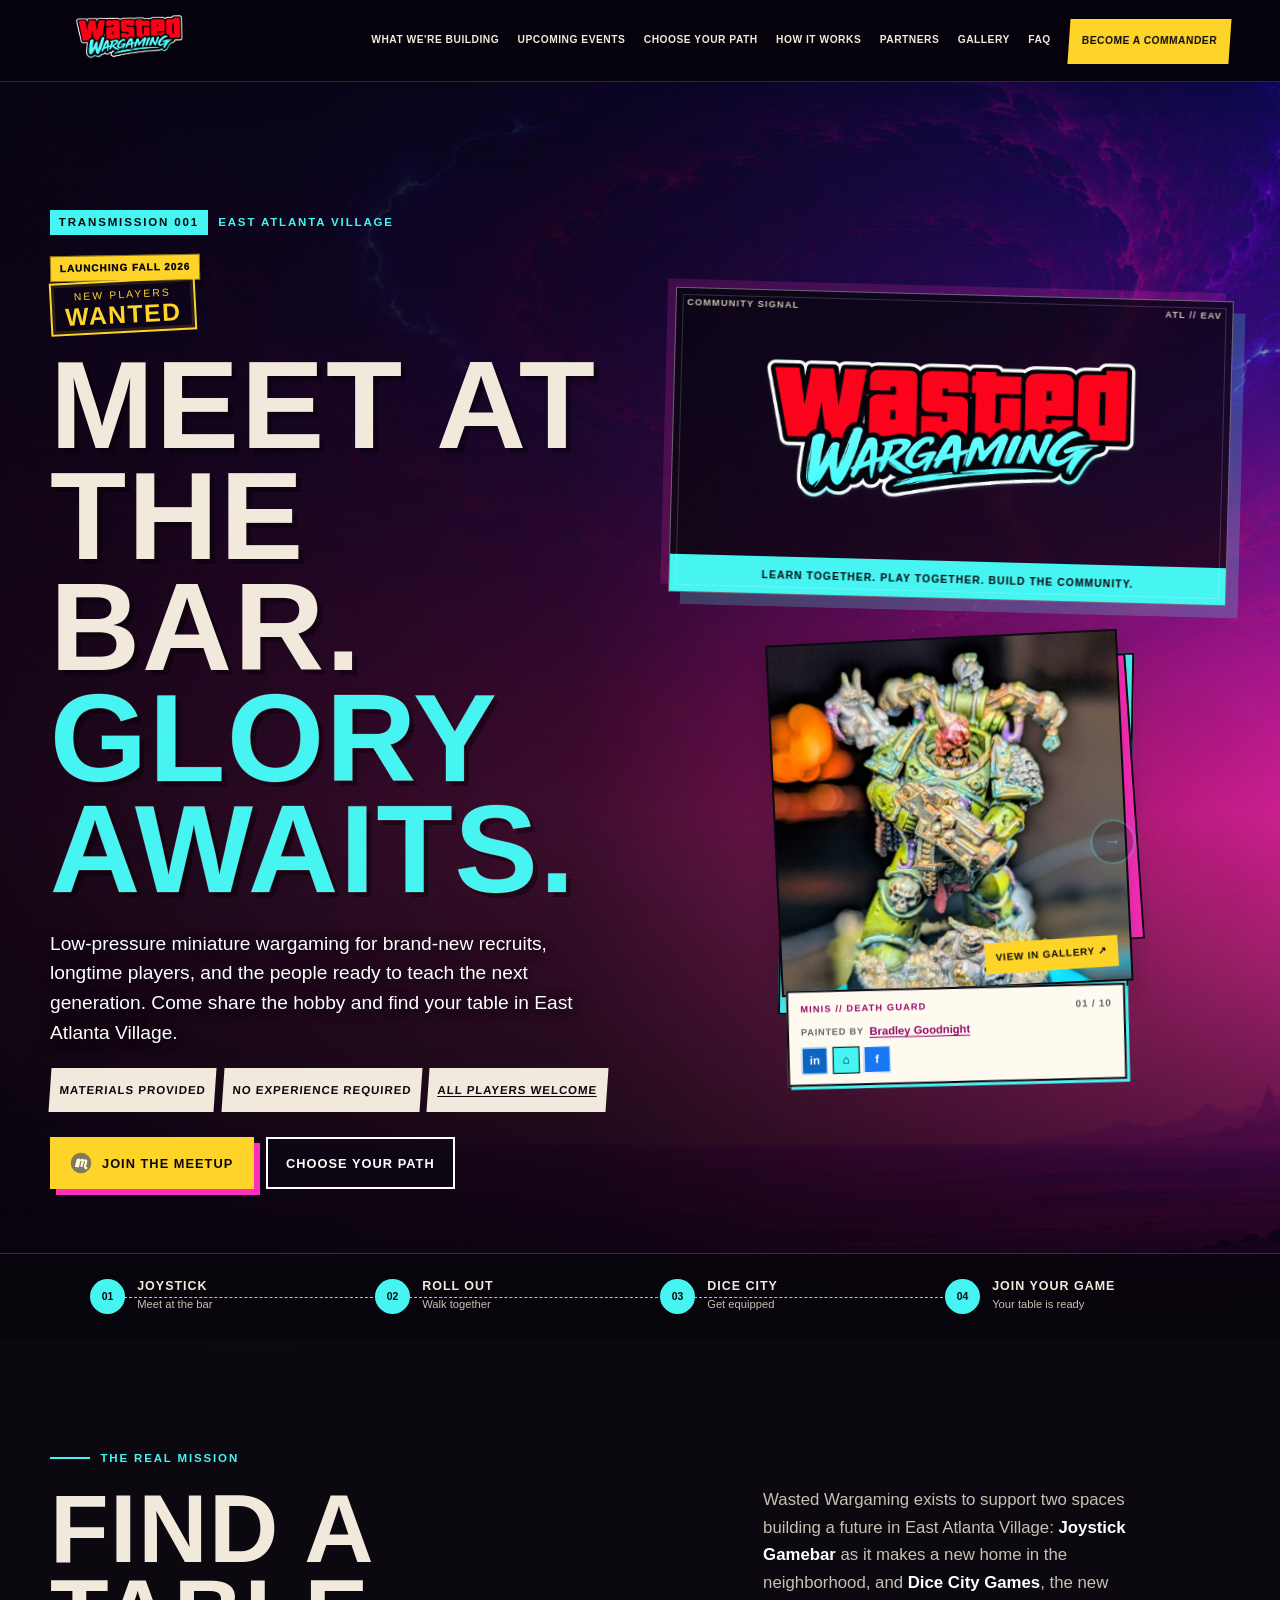
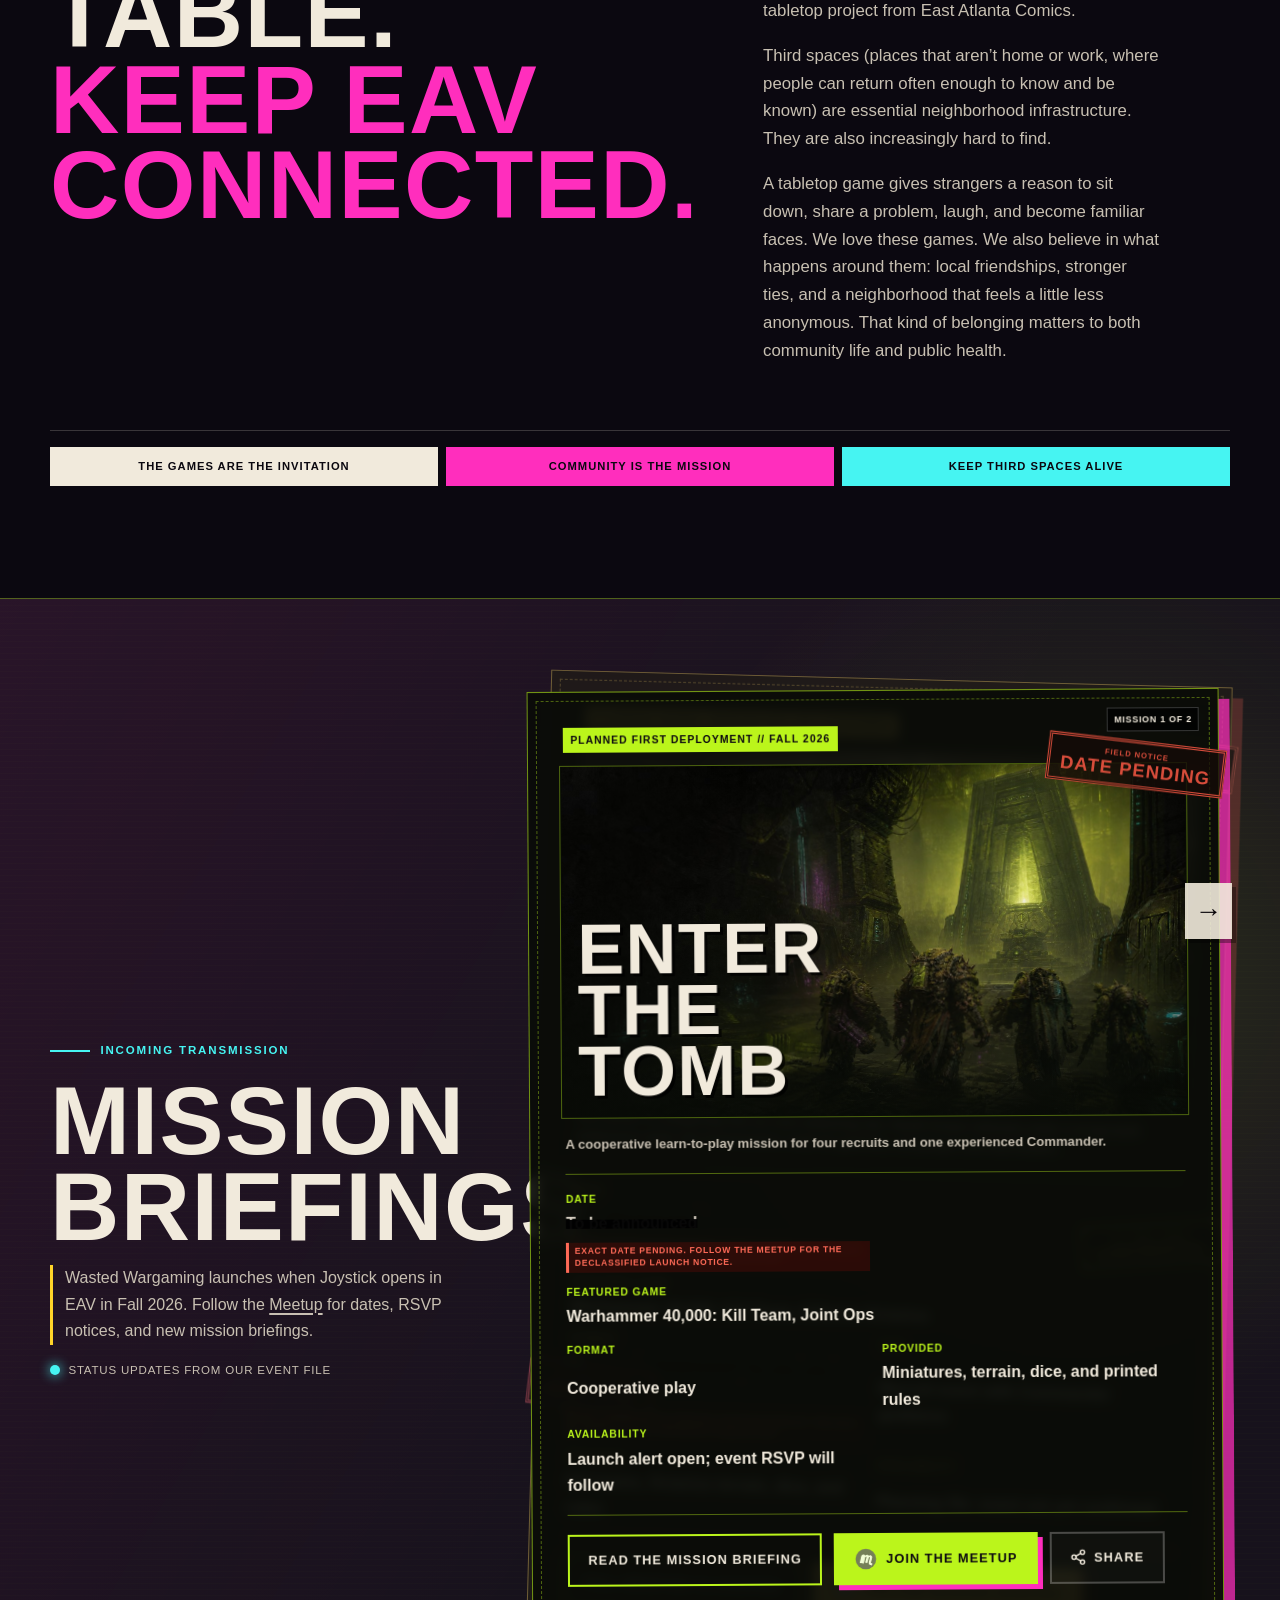
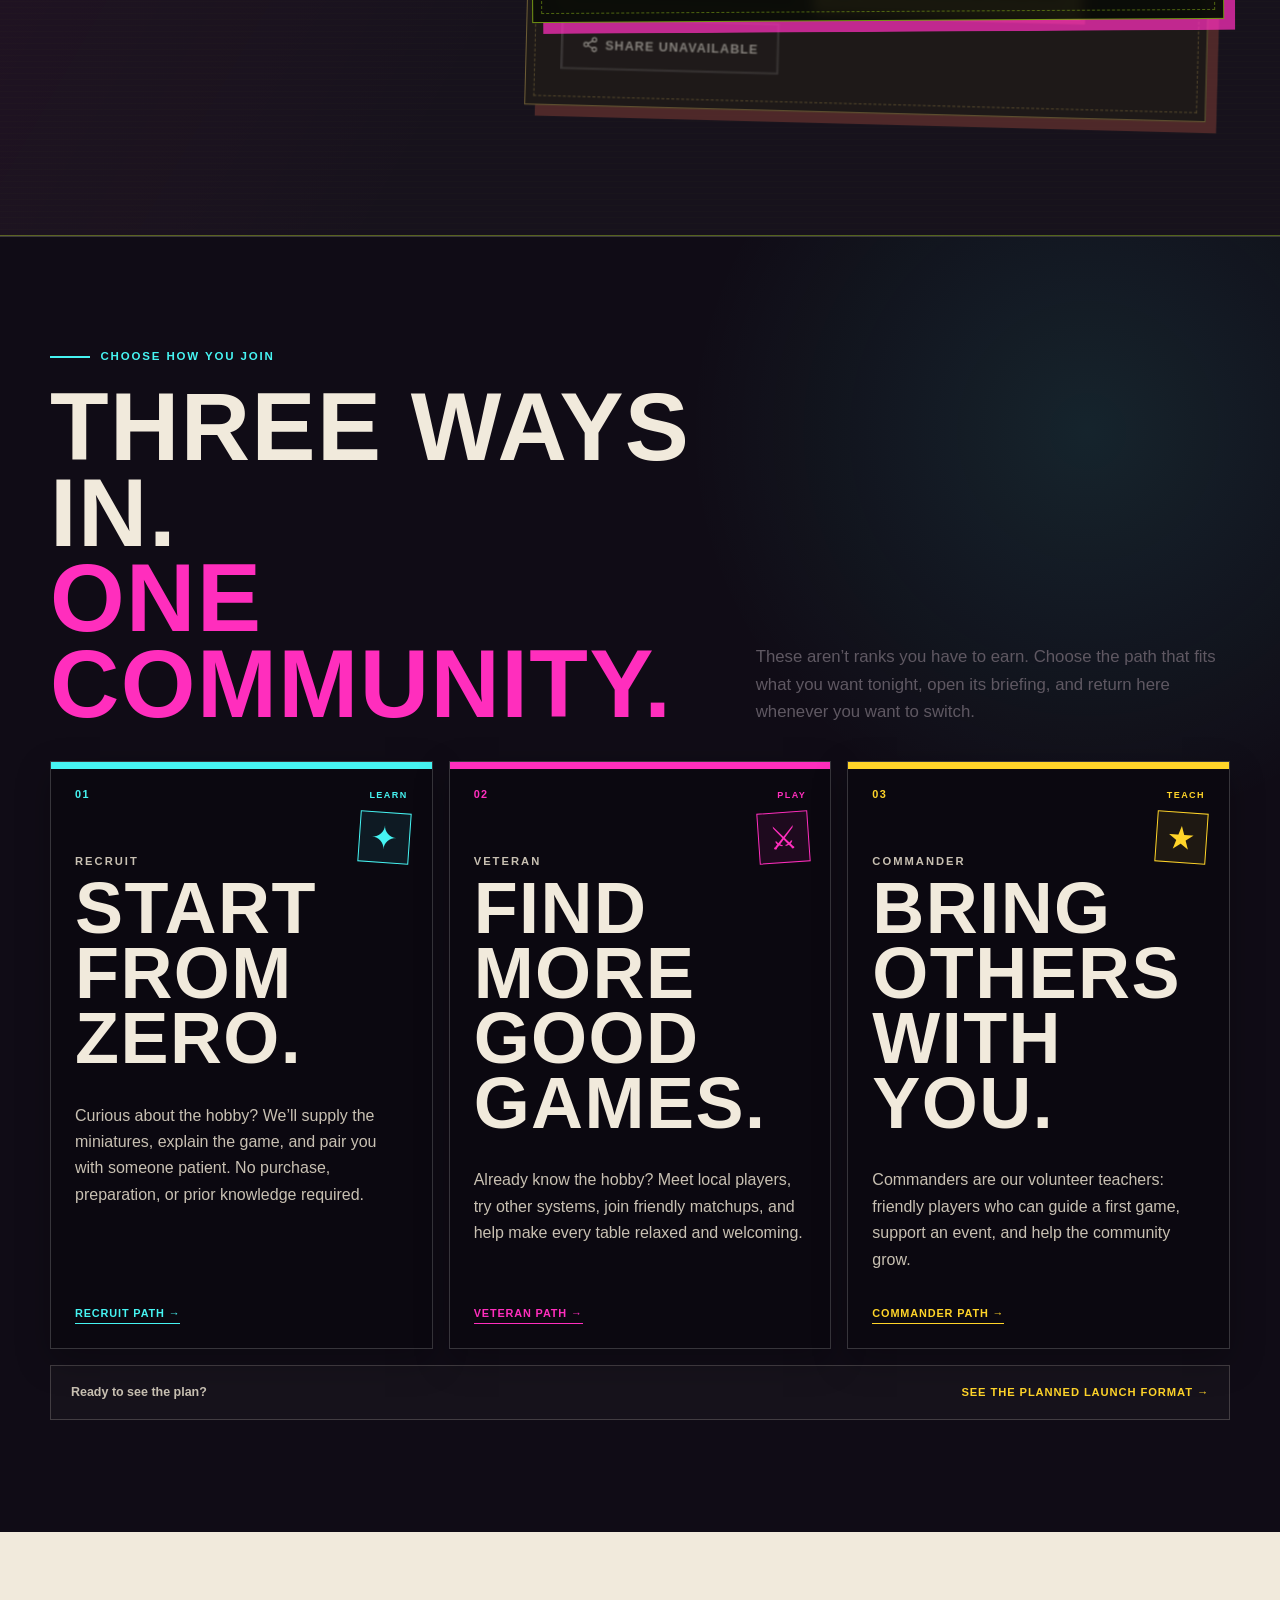
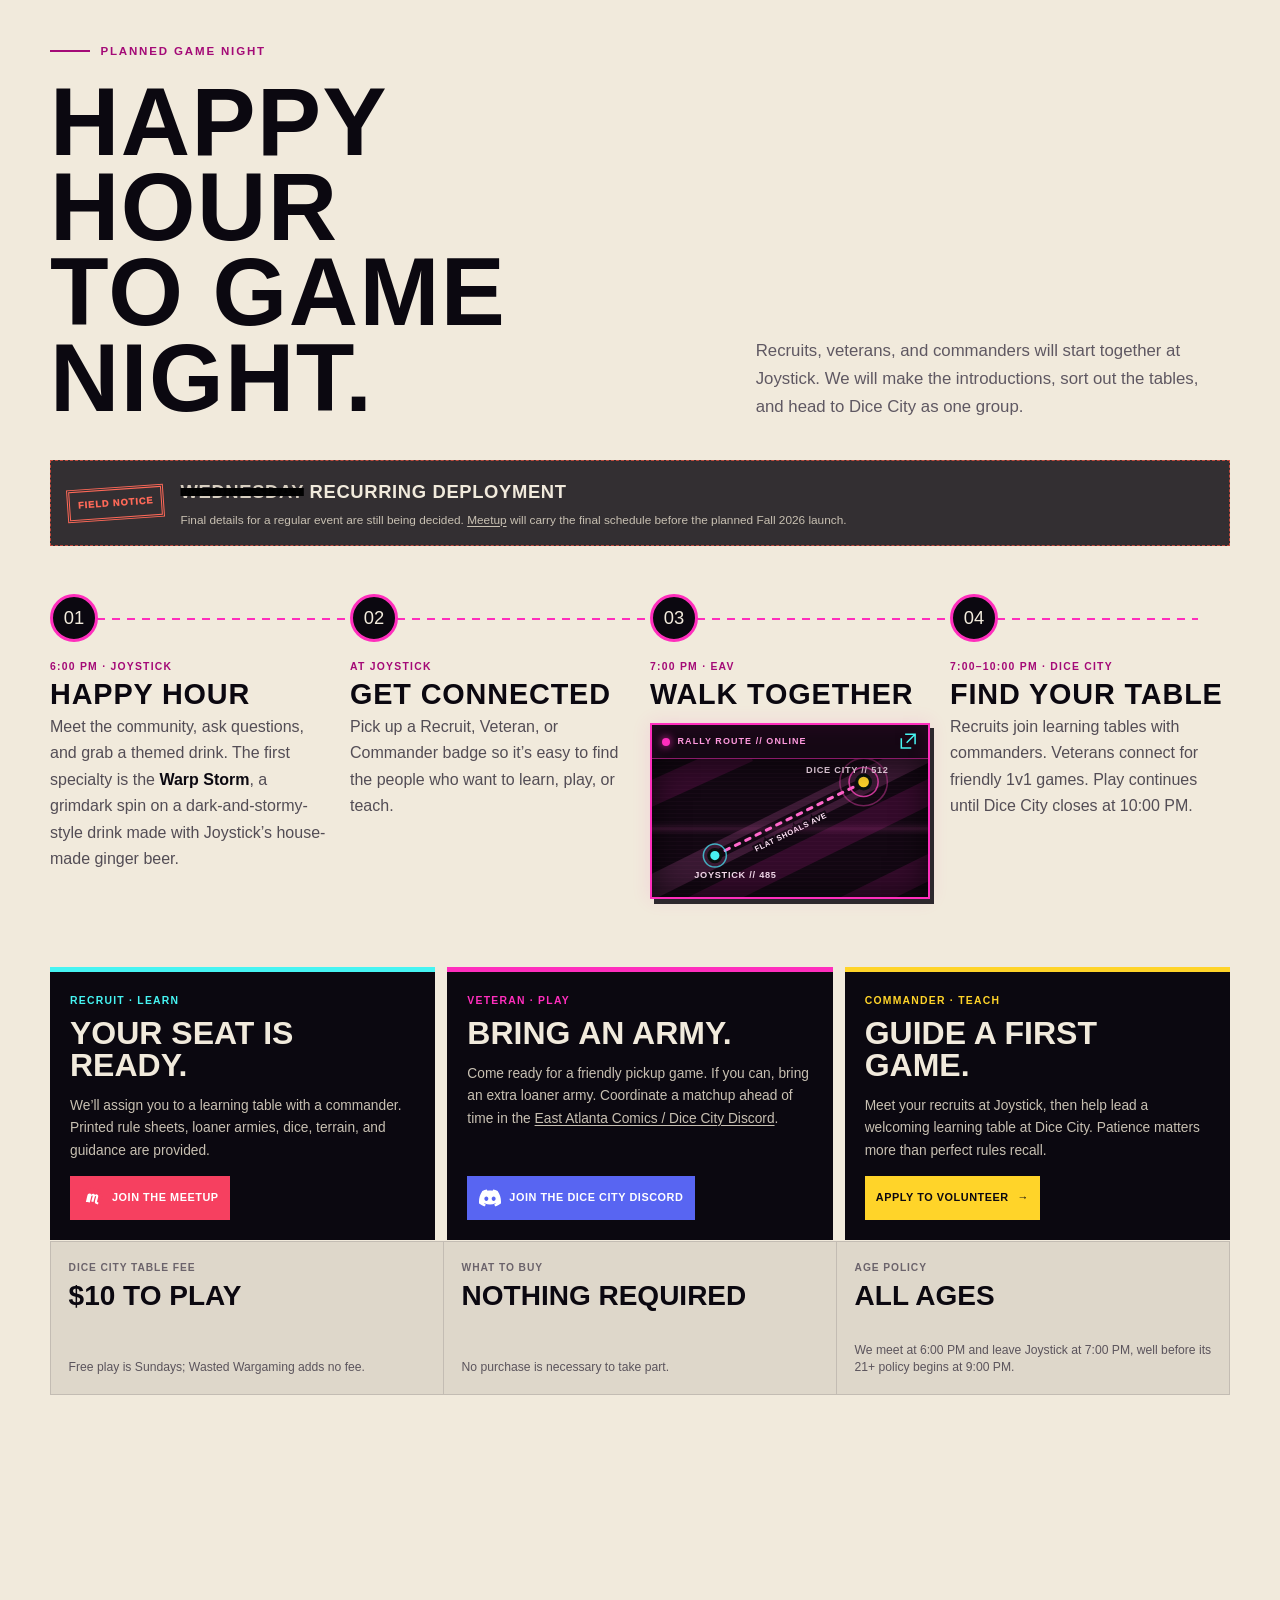
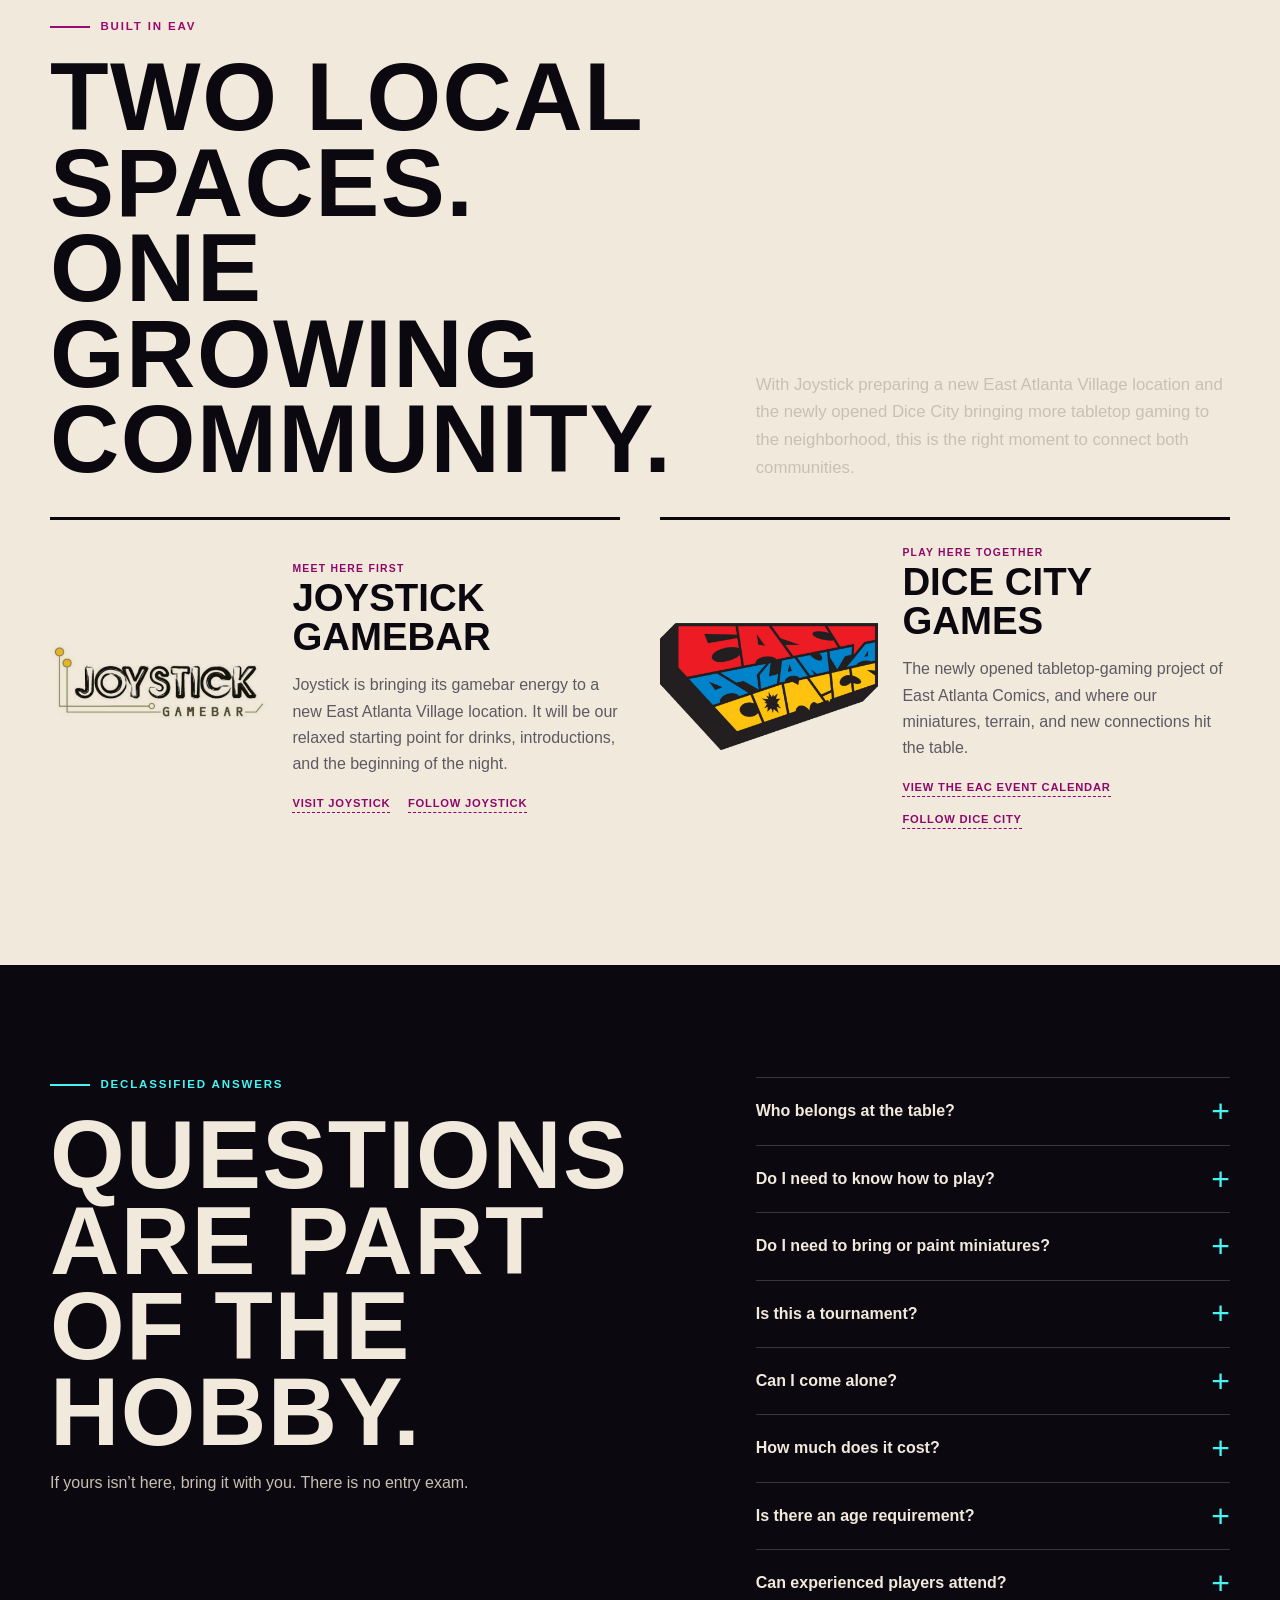
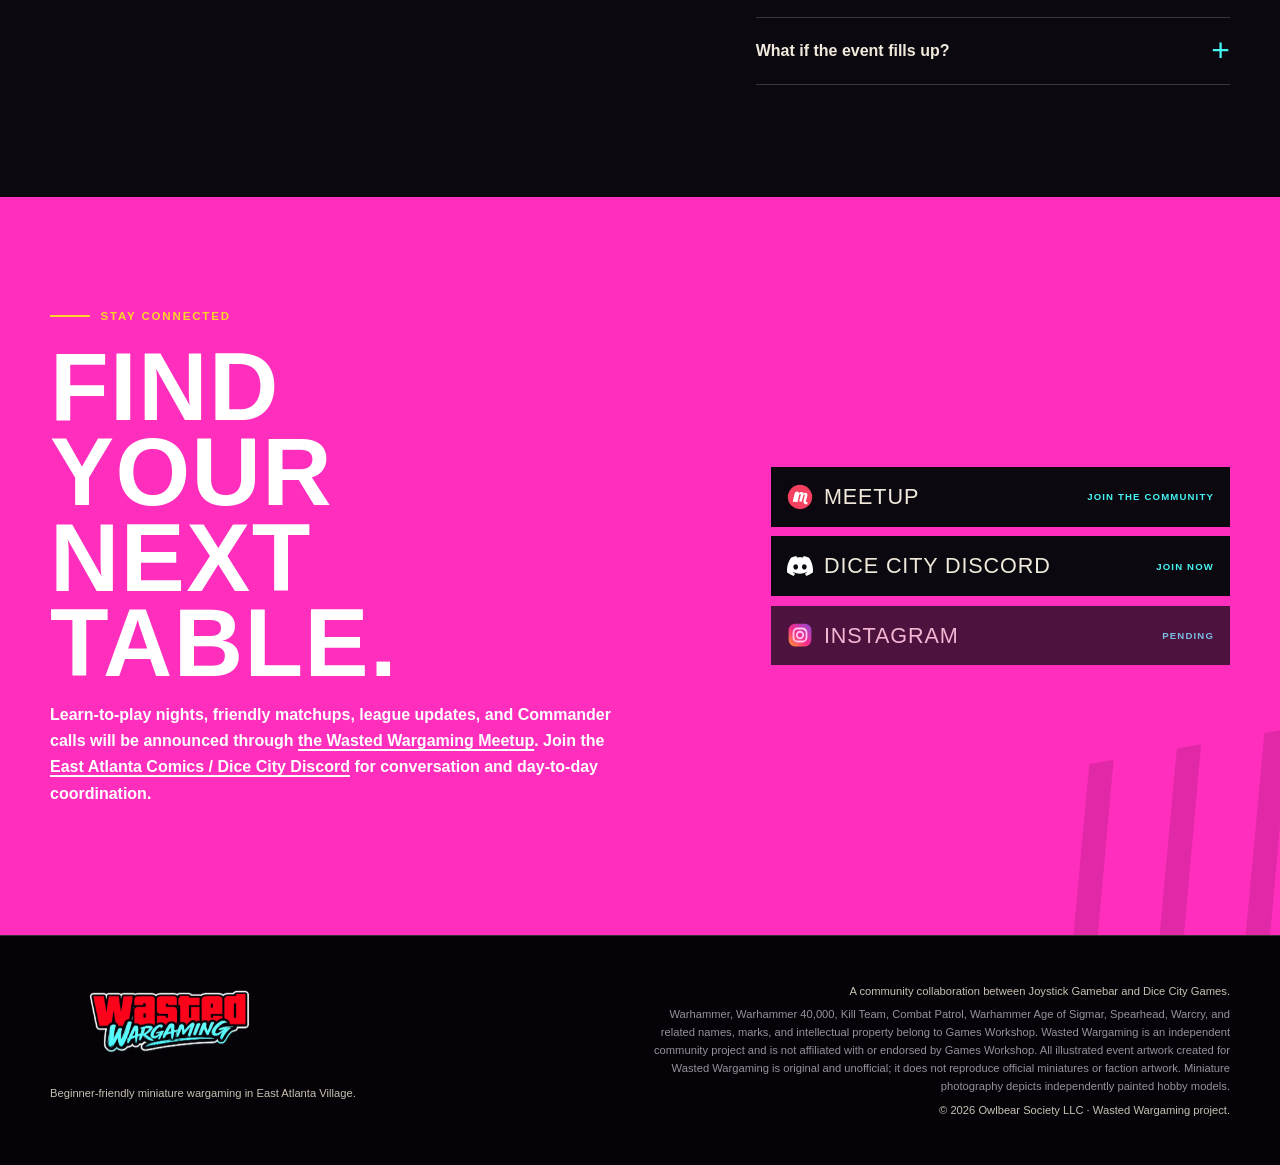
==== commit 393ff200: "Map and language Adjusted language to clarify future state; added map with walking directions" ====
--- a/index.html
+++ b/index.html
@@ -3,17 +3,21 @@
 <head>
   <meta charset="utf-8">
   <meta name="viewport" content="width=device-width, initial-scale=1">
-  <meta name="description" content="A low-pressure miniature-wargaming community in East Atlanta Village for new players, veterans, and volunteer teachers.">
+  <meta name="description" content="Beginner-friendly miniature wargaming launches in East Atlanta Village in Fall 2026. Join the Wasted Wargaming Meetup for mission updates.">
+  <meta property="og:title" content="Wasted Wargaming | New Players Welcome">
+  <meta property="og:description" content="Meet at the bar. Find your table. Wasted Wargaming launches in EAV in Fall 2026.">
+  <meta property="og:type" content="website">
+  <meta property="og:url" content="https://www.wastedwargaming.com/">
   <meta name="theme-color" content="#0b0810">
   <link rel="icon" type="image/png" sizes="256x256" href="assets/images/branding/wasted-wargaming-favicon.png">
   <link rel="apple-touch-icon" href="assets/images/branding/wasted-wargaming-favicon.png">
   <title>Wasted Wargaming | New Players Welcome</title>
-  <link rel="stylesheet" href="assets/css/styles.css?v=20260731-path-pages">
+  <link rel="stylesheet" href="assets/css/styles.css?v=20260801-neighborhood-map">
   <script src="assets/js/events-data.js?v=20260731-octarius" defer></script>
   <script src="assets/js/contributors-data.js" defer></script>
-  <script src="assets/js/gallery-data.js?v=20260731-gallery-batch-2" defer></script>
+  <script src="assets/js/gallery-data.js?v=20260801-featured-gallery-2" defer></script>
   <script src="assets/js/navigation.js?v=20260731-path-pages" defer></script>
-  <script src="assets/js/site.js?v=20260731-event-page-sharing" defer></script>
+  <script src="assets/js/site.js?v=20260801-neighborhood-map" defer></script>
   <script src="assets/js/contributor-ui.js" defer></script>
   <script src="assets/js/home-gallery.js?v=20260731-featured-only" defer></script>
 </head>
@@ -31,6 +35,7 @@
       <div class="hero__content shell">
         <div class="hero__copy">
           <p class="eyebrow"><span>Transmission 001</span> East Atlanta Village</p>
+          <p class="launch-status">Launching Fall 2026</p>
           <div class="recruit-stamp" aria-label="New players wanted">
             <span>New players</span>
             <strong>Wanted</strong>
@@ -43,7 +48,7 @@
             <li class="signal-list__link"><a href="#community-standards" aria-label="All players welcome. Read our community standards">All players welcome</a></li>
           </ul>
           <div class="hero__actions">
-            <a class="button button--primary" href="#events">Upcoming missions</a>
+            <a class="button button--primary meetup-button" href="https://meetup.com/wastedwargaming" target="_blank" rel="noopener noreferrer"><img src="assets/icons/meetup.svg" alt="" width="22" height="22"> Join the Meetup</a>
             <a class="button button--ghost" href="#roles">Choose your path</a>
           </div>
         </div>
@@ -111,15 +116,15 @@
         <div class="event-zone__intro">
           <div class="section-tag">Incoming transmission</div>
           <h2 id="events-title">Mission briefings</h2>
-          <p>Event details live here as soon as they’re confirmed. No mystery dates, surprise fees, or invented intel.</p>
+          <p class="launch-copy">Wasted Wargaming launches when Joystick opens in EAV in Fall 2026. Follow the <a class="inline-link" href="https://meetup.com/wastedwargaming" target="_blank" rel="noopener noreferrer">Meetup</a> for dates, RSVP notices, and new mission briefings.</p>
           <p class="data-note"><span aria-hidden="true"></span> Status updates from our event file</p>
         </div>
         <div class="event-dossier" data-event-dossier role="region" aria-roledescription="carousel" aria-label="Upcoming mission briefings">
           <button class="event-dossier__arrow event-dossier__arrow--previous" type="button" data-event-previous aria-label="Show previous mission briefing" hidden><span aria-hidden="true">←</span></button>
           <div class="event-dossier__stack" data-event-stack aria-live="polite">
             <article class="event-card is-active" data-event-card>
-              <p class="event-card__status">Checking the signal…</p>
-              <h3>Loading upcoming event</h3>
+              <p class="event-card__status">Planned first deployment // Fall 2026</p>
+              <h3>Enter the Tomb</h3>
             </article>
           </div>
           <button class="event-dossier__arrow event-dossier__arrow--next" type="button" data-event-next aria-label="Show next mission briefing" hidden><span aria-hidden="true">→</span></button>
@@ -174,7 +179,7 @@
 
         <a class="pathway-event-link" href="#how-it-works">
           <span>Ready to see the plan?</span>
-          <strong>See how Wednesday works <span aria-hidden="true">→</span></strong>
+          <strong>See the planned launch format <span aria-hidden="true">→</span></strong>
         </a>
       </div>
     </section>
@@ -183,10 +188,15 @@
       <div class="shell">
         <div class="section-heading">
           <div>
-            <div class="section-tag">Every Wednesday</div>
+            <div class="section-tag">Planned game night</div>
             <h2 id="process-title">Happy hour<br>to game night.</h2>
           </div>
-          <p>Recruits, veterans, and commanders all start together at Joystick. We make the introductions, sort out the tables, and head to Dice City as one group.</p>
+          <p>Recruits, veterans, and commanders will start together at Joystick. We will make the introductions, sort out the tables, and head to Dice City as one group.</p>
+        </div>
+
+        <div class="provisional-notice" role="note" aria-label="Recurring event schedule is still being decided">
+          <span class="provisional-notice__stamp" aria-hidden="true">Field notice</span>
+          <div><strong><s>Wednesday</s> recurring deployment</strong><p>Final details for a regular event are still being decided. <a class="inline-link" href="https://meetup.com/wastedwargaming" target="_blank" rel="noopener noreferrer">Meetup</a> will carry the final schedule before the planned Fall 2026 launch.</p></div>
         </div>
 
         <ol class="process-list schedule-list">
@@ -211,7 +221,36 @@
             <div class="process-list__body">
               <p class="process-list__location">7:00 PM · EAV</p>
               <h3>Walk together</h3>
-              <p>We leave Joystick at 7:00 PM and make the short walk to Dice City together. No one has to arrive at an unfamiliar table alone.</p>
+              <button class="route-terminal" type="button" data-route-open aria-haspopup="dialog" aria-controls="route-dialog">
+                <span class="route-terminal__status">
+                  <span><i aria-hidden="true"></i> Rally route // online</span>
+                  <svg viewBox="0 0 24 24" aria-hidden="true"><path d="M8 3h13v13M21 3 10 14M16 21H3V8" /></svg>
+                  <span class="visually-hidden">Expand route map</span>
+                </span>
+                <span class="route-terminal__screen">
+                  <svg class="route-terminal__map" viewBox="0 0 360 180" role="img" aria-labelledby="route-preview-title route-preview-desc">
+                    <title id="route-preview-title">Walking route from Joystick to Dice City</title>
+                    <desc id="route-preview-desc">A schematic map showing a short route along Flat Shoals Avenue from Joystick at 485 to Dice City at 512.</desc>
+                    <path class="route-map__block" d="M-16 52 125 -12M39 202 376 36M238 202 376 134" />
+                    <path class="route-map__street" d="M-12 173 372 -18" />
+                    <path class="route-map__route-shadow" d="M82 126 276 30" />
+                    <path class="route-map__route" d="M82 126 276 30" />
+                    <g class="route-map__origin" transform="translate(82 126)">
+                      <circle r="8" />
+                      <circle class="route-map__ping" r="15" />
+                    </g>
+                    <g class="route-map__destination" transform="translate(276 30)">
+                      <circle class="route-map__beacon" r="9" />
+                      <circle class="route-map__radar" r="19" />
+                      <circle class="route-map__radar route-map__radar--late" r="31" />
+                    </g>
+                    <text x="55" y="155">JOYSTICK // 485</text>
+                    <text x="201" y="18">DICE CITY // 512</text>
+                    <text class="route-map__street-label" x="136" y="121" transform="rotate(-26 136 121)">FLAT SHOALS AVE</text>
+                  </svg>
+                  <span class="route-terminal__scan" aria-hidden="true"></span>
+                </span>
+              </button>
             </div>
           </li>
           <li>
@@ -224,17 +263,113 @@
           </li>
         </ol>
 
+        <dialog class="route-dialog" id="route-dialog" data-route-dialog aria-labelledby="route-dialog-title">
+          <div class="route-dialog__panel">
+            <button class="route-dialog__close" type="button" data-route-close aria-label="Close rally route">×</button>
+            <div class="route-dialog__heading">
+              <div>
+                <p class="route-dialog__eyebrow"><span aria-hidden="true"></span> Rally route // Flat Shoals Avenue</p>
+                <h2 id="route-dialog-title">Meet at the bar.<br>Move out together.</h2>
+              </div>
+              <p>The route from Joystick to Dice City stays on the same short stretch of Flat Shoals Avenue. East Atlanta Comics is right next door to the game space.</p>
+            </div>
+            <div class="route-dialog__map-wrap">
+              <svg class="route-dialog__map" viewBox="0 0 1000 650" preserveAspectRatio="none" role="img" aria-labelledby="route-full-title route-full-desc">
+                <title id="route-full-title">Rally route through East Atlanta Village</title>
+                <desc id="route-full-desc">A schematic neighborhood map showing the walking route from Joystick Gamebar to Dice City, nearby streets and businesses, and preliminary parking notes.</desc>
+                <g class="route-neighborhood__blocks" aria-hidden="true">
+                  <path d="M-40 96H1040M-40 284H1040M-40 472H1040M-40 590H1040" />
+                  <path d="M175-30V680M650-30V680M850-30V680" />
+                </g>
+                <g class="route-neighborhood__roads" aria-hidden="true">
+                  <path d="M-40 284H1040" />
+                  <path d="M650-30V680" />
+                  <path d="M318-30 815 680" />
+                  <path d="M180-30 500 284" />
+                  <path d="M-40 96H1040" />
+                </g>
+                <g class="route-neighborhood__route" aria-hidden="true">
+                  <path class="route-map__route-shadow route-map__route-shadow--wide" d="M420 117 608 386" />
+                  <path class="route-map__route route-map__route--wide" d="M420 117 608 386" />
+                </g>
+                <g class="route-map__origin" transform="translate(420 117)" aria-hidden="true">
+                  <circle r="12" />
+                  <circle class="route-map__ping" r="24" />
+                </g>
+                <g class="route-map__destination" transform="translate(608 386)" aria-hidden="true">
+                  <circle r="14" />
+                  <circle class="route-map__radar" r="31" />
+                  <circle class="route-map__radar route-map__radar--late" r="50" />
+                </g>
+                <g class="route-neighborhood__labels" aria-hidden="true">
+                  <text x="34" y="272">GLENWOOD AVE SE</text>
+                  <text x="673" y="176" transform="rotate(90 673 176)">HAAS AVE SE</text>
+                  <text x="41" y="83">METROPOLITAN AVE SE</text>
+                  <text x="236" y="43" transform="rotate(44 236 43)">METROPOLITAN PL SE</text>
+                  <text x="540" y="325" transform="rotate(55 540 325)">FLAT SHOALS AVE SE</text>
+                </g>
+              </svg>
+              <div class="route-landmarks" aria-label="Nearby places and parking notes">
+                <button class="route-landmark route-landmark--core route-landmark--joystick" style="--map-x:42%;--map-y:18%;" type="button" data-route-landmark aria-expanded="false">
+                  <span class="route-landmark__icon" aria-hidden="true">J</span><span class="route-landmark__tooltip"><strong>Joystick Gamebar</strong><small>485 Flat Shoals Ave SE · rally point</small></span>
+                </button>
+                <button class="route-landmark route-landmark--business" style="--map-x:36%;--map-y:13%;" type="button" data-route-landmark aria-expanded="false">
+                  <span class="route-landmark__icon" aria-hidden="true">◆</span><span class="route-landmark__tooltip"><strong>Argosy</strong><small>470 Flat Shoals Ave SE</small></span>
+                </button>
+                <button class="route-landmark route-landmark--business" style="--map-x:46%;--map-y:25%;" type="button" data-route-landmark aria-expanded="false">
+                  <span class="route-landmark__icon" aria-hidden="true">◆</span><span class="route-landmark__tooltip"><strong>The EARL</strong><small>488 Flat Shoals Ave SE</small></span>
+                </button>
+                <button class="route-landmark route-landmark--business" style="--map-x:39%;--map-y:43%;" type="button" data-route-landmark aria-expanded="false">
+                  <span class="route-landmark__icon" aria-hidden="true">◆</span><span class="route-landmark__tooltip"><strong>Mary's</strong><small>1287 Glenwood Ave SE</small></span>
+                </button>
+                <button class="route-landmark route-landmark--parking" style="--map-x:35%;--map-y:51%;" type="button" data-route-landmark aria-expanded="false">
+                  <span class="route-landmark__icon" aria-hidden="true">P?</span><span class="route-landmark__tooltip"><strong>Lot behind Mary's</strong><small>Parking area identified. Event use is not yet confirmed.</small></span>
+                </button>
+                <button class="route-landmark route-landmark--warning" style="--map-x:69%;--map-y:37%;" type="button" data-route-landmark aria-expanded="false">
+                  <span class="route-landmark__icon" aria-hidden="true">!</span><span class="route-landmark__tooltip"><strong>Holy Taco lot</strong><small>Private lot. Do not use for Wasted Wargaming parking.</small></span>
+                </button>
+                <button class="route-landmark route-landmark--parking" style="--map-x:69%;--map-y:56%;" type="button" data-route-landmark aria-expanded="false">
+                  <span class="route-landmark__icon" aria-hidden="true">P?</span><span class="route-landmark__tooltip"><strong>Haas Ave street parking</strong><small>Street parking is often available. Follow all posted signs.</small></span>
+                </button>
+                <button class="route-landmark route-landmark--featured" style="--map-x:58%;--map-y:55%;" type="button" data-route-landmark aria-expanded="false">
+                  <span class="route-landmark__icon" aria-hidden="true">EAC</span><span class="route-landmark__tooltip"><strong>East Atlanta Comics</strong><small>508 Flat Shoals Ave SE · local partner</small></span>
+                </button>
+                <button class="route-landmark route-landmark--core route-landmark--dice" style="--map-x:61%;--map-y:60%;" type="button" data-route-landmark aria-expanded="false">
+                  <span class="route-landmark__icon" aria-hidden="true">D</span><span class="route-landmark__tooltip"><strong>Dice City</strong><small>512 Flat Shoals Ave SE, Suite #2 · game site</small></span>
+                </button>
+                <button class="route-landmark route-landmark--business" style="--map-x:64%;--map-y:66%;" type="button" data-route-landmark aria-expanded="false">
+                  <span class="route-landmark__icon" aria-hidden="true">◆</span><span class="route-landmark__tooltip"><strong>Flatiron</strong><small>520 Flat Shoals Ave SE</small></span>
+                </button>
+              </div>
+              <div class="route-map-legend" aria-hidden="true"><span><i class="is-route"></i> Walking route</span><span><i class="is-place"></i> Nearby place</span><span><i class="is-parking"></i> Parking note</span></div>
+              <span class="route-terminal__scan" aria-hidden="true"></span>
+            </div>
+            <div class="route-dialog__details">
+              <div><small>01 // Rally point</small><strong>Joystick Gamebar</strong><span>485 Flat Shoals Ave SE</span></div>
+              <div><small>02 // Partner</small><strong>East Atlanta Comics</strong><span>508 Flat Shoals Ave SE</span></div>
+              <div><small>03 // Game site</small><strong>Dice City</strong><span>512 Flat Shoals Ave SE, Suite #2</span></div>
+            </div>
+            <div class="route-dialog__actions">
+              <a class="button" href="https://www.google.com/maps/dir/?api=1&amp;origin=485+Flat+Shoals+Ave+SE%2C+Atlanta%2C+GA+30316&amp;destination=512+Flat+Shoals+Ave+SE%2C+Atlanta%2C+GA+30316&amp;travelmode=walking" target="_blank" rel="noopener noreferrer">Open walking directions <span aria-hidden="true">↗</span></a>
+              <p>Parking markers identify nearby possibilities, not approved event parking. Follow posted signs. Final parking, entrance, and accessibility guidance will be added after venue confirmation.</p>
+            </div>
+          </div>
+        </dialog>
+
         <div class="schedule-tracks" aria-label="Schedule guidance by participant type">
           <article>
             <p class="schedule-tracks__role">Recruit · Learn</p>
             <h3>Your seat is ready.</h3>
             <p>We’ll assign you to a learning table with a commander. Printed rule sheets, loaner armies, dice, terrain, and guidance are provided.</p>
+            <a class="track-link track-link--meetup" href="https://meetup.com/wastedwargaming" target="_blank" rel="noopener noreferrer">
+              <img src="assets/icons/meetup.svg" alt="" width="22" height="22"> Join the Meetup
+            </a>
           </article>
           <article>
             <p class="schedule-tracks__role">Veteran · Play</p>
             <h3>Bring an army.</h3>
             <p>Come ready for a friendly pickup game. If you can, bring an extra loaner army. Coordinate a matchup ahead of time in the <a class="inline-link" href="https://discord.gg/Nm3C2hq24Y" rel="noopener noreferrer">East Atlanta Comics / Dice City Discord</a>.</p>
-            <a class="discord-link" href="https://discord.gg/Nm3C2hq24Y" rel="noopener noreferrer">
+            <a class="discord-link track-link" href="https://discord.gg/Nm3C2hq24Y" rel="noopener noreferrer">
               <img src="assets/icons/discord.svg" alt="" width="22" height="22"> Join the Dice City Discord
             </a>
           </article>
@@ -242,10 +377,11 @@
             <p class="schedule-tracks__role">Commander · Teach</p>
             <h3>Guide a first game.</h3>
             <p>Meet your recruits at Joystick, then help lead a welcoming learning table at Dice City. Patience matters more than perfect rules recall.</p>
-          </article>
-        </div>
-
-        <div class="event-basics" aria-label="Wednesday event basics">
+            <a class="track-link track-link--commander" href="commander.html#application">Apply to volunteer <span aria-hidden="true">→</span></a>
+          </article>
+        </div>
+
+        <div class="event-basics" aria-label="Planned game night basics">
           <div><small>Dice City table fee</small><strong>$10 to play</strong><span>Free play is Sundays; Wasted Wargaming adds no fee.</span></div>
           <div><small>What to buy</small><strong>Nothing required</strong><span>No purchase is necessary to take part.</span></div>
           <div><small>Age policy</small><strong>All ages</strong><span>We meet at 6:00 PM and leave Joystick at 7:00 PM, well before its 21+ policy begins at 9:00 PM.</span></div>
@@ -327,7 +463,7 @@
           </details>
           <details>
             <summary>How much does it cost?</summary>
-            <p>Dice City charges its normal $10 table fee on Wednesdays. Wasted Wargaming does not add another fee, and no purchase is required. Dice City offers free play on Sundays.</p>
+            <p>Dice City charges its normal $10 table fee on the planned game night. Wasted Wargaming does not add another fee, and no purchase is required. Dice City offers free play on Sundays. The recurring weekday will be announced through Meetup.</p>
           </details>
           <details>
             <summary>Is there an age requirement?</summary>
@@ -350,15 +486,21 @@
         <div>
           <div class="section-tag section-tag--light">Stay connected</div>
           <h2 id="connect-title">Find your next table.</h2>
-          <p>Learn-to-play nights, friendly matchups, league updates, and commander calls will all be shared here. Join the <a class="inline-link" href="https://discord.gg/Nm3C2hq24Y" rel="noopener noreferrer">East Atlanta Comics / Dice City Discord</a> now; our Meetup, Instagram, and contact links will appear as soon as they’re confirmed.</p>
+          <p>Learn-to-play nights, friendly matchups, league updates, and Commander calls will be announced through <a class="inline-link" href="https://meetup.com/wastedwargaming" target="_blank" rel="noopener noreferrer">the Wasted Wargaming Meetup</a>. Join the <a class="inline-link" href="https://discord.gg/Nm3C2hq24Y" rel="noopener noreferrer">East Atlanta Comics / Dice City Discord</a> for conversation and day-to-day coordination.</p>
         </div>
         <div class="connect__channels" aria-label="Community channels">
-          <span>Meetup <small>Pending</small></span>
+          <a class="channel-link channel-link--meetup" href="https://meetup.com/wastedwargaming" target="_blank" rel="noopener noreferrer">
+            <img src="assets/icons/meetup.svg" alt="" width="26" height="26">
+            <span>Meetup <small>Join the community</small></span>
+          </a>
           <a class="channel-link channel-link--discord" href="https://discord.gg/Nm3C2hq24Y" rel="noopener noreferrer">
             <img src="assets/icons/discord.svg" alt="" width="26" height="26">
             <span>Dice City Discord <small>Join now</small></span>
           </a>
-          <span>Instagram <small>Pending</small></span>
+          <span class="channel-link channel-link--pending">
+            <img src="assets/icons/instagram.svg" alt="" width="26" height="26">
+            <span>Instagram <small>Pending</small></span>
+          </span>
         </div>
       </div>
     </section>
--- a/assets/css/styles.css
+++ b/assets/css/styles.css
@@ -565,7 +565,7 @@
   background: repeating-linear-gradient(to bottom, var(--pink) 0 8px, transparent 8px 15px);
   content: "";
 }
-.process-list li { position: relative; display: grid; grid-template-columns: 3rem 1fr; gap: 1rem; padding: 1rem 0 1.75rem; }
+.process-list li { position: relative; display: grid; grid-template-columns: 3rem 1fr; align-content: start; gap: 1rem; padding: 1rem 0 1.75rem; }
 .process-list__number {
   z-index: 1;
   width: 3rem;
@@ -581,8 +581,247 @@
 }
 .process-list__location { margin: 0 0 0.25rem; color: #a40a77; font-size: 0.65rem; font-weight: 900; letter-spacing: 0.12em; text-transform: uppercase; }
 .process-list h3 { margin: 0 0 0.35rem; font-family: var(--display); font-size: 1.8rem; letter-spacing: 0.03em; line-height: 1; text-transform: uppercase; }
-.process-list__body > p:last-child { margin: 0; color: #534d55; }
+.process-list__body > p:not(.process-list__location) { margin: 0; color: #534d55; }
 .process-list__body strong { color: var(--ink); }
+.visually-hidden { position: absolute !important; width: 1px !important; height: 1px !important; padding: 0 !important; margin: -1px !important; overflow: hidden !important; clip: rect(0, 0, 0, 0) !important; white-space: nowrap !important; border: 0 !important; }
+.route-terminal {
+  position: relative;
+  z-index: 1;
+  width: 100%;
+  display: block;
+  margin-top: 0.9rem;
+  padding: 0;
+  overflow: hidden;
+  color: #ffe6f7;
+  background: #150714;
+  border: 2px solid var(--pink);
+  box-shadow: 4px 5px 0 rgba(11,8,16,0.85), 0 0 18px rgba(255,46,189,0.12), inset 0 0 24px rgba(255,46,189,0.08);
+  font: inherit;
+  text-align: left;
+  cursor: pointer;
+  transition: border-color 180ms ease, box-shadow 180ms ease, transform 180ms ease;
+}
+.route-terminal:hover,
+.route-terminal:focus-visible {
+  border-color: #ff77d4;
+  box-shadow: 4px 5px 0 rgba(11,8,16,0.88), 0 0 26px rgba(255,46,189,0.32), inset 0 0 30px rgba(255,46,189,0.14);
+  transform: translateY(-2px);
+}
+.route-terminal:focus-visible { outline: 3px solid var(--cyan); outline-offset: 4px; }
+.route-terminal__status {
+  display: flex;
+  align-items: center;
+  justify-content: space-between;
+  gap: 0.45rem;
+  padding: 0.48rem 0.65rem;
+  color: #ff9ade;
+  border-bottom: 1px solid rgba(255,46,189,0.5);
+  font-size: 0.56rem;
+  font-weight: 900;
+  letter-spacing: 0.12em;
+  text-transform: uppercase;
+}
+.route-terminal__status > span:first-child { display: inline-flex; align-items: center; gap: 0.45rem; }
+.route-terminal__status svg { width: 1.15rem; flex: 0 0 auto; fill: none; stroke: var(--cyan); stroke-width: 2; }
+.route-terminal__status i {
+  width: 0.5rem;
+  height: 0.5rem;
+  flex: 0 0 auto;
+  background: var(--pink);
+  border-radius: 50%;
+  box-shadow: 0 0 9px var(--pink);
+}
+.route-terminal__screen,
+.route-dialog__map-wrap { position: relative; display: block; overflow: hidden; background: #120712; }
+.route-terminal__screen { aspect-ratio: 2 / 1; }
+.route-terminal__map,
+.route-dialog__map { width: 100%; height: 100%; display: block; }
+.route-terminal__scan {
+  position: absolute;
+  inset: 0;
+  background: repeating-linear-gradient(0deg, transparent 0 3px, rgba(255,122,211,0.05) 4px);
+  box-shadow: inset 0 0 34px rgba(0,0,0,0.72);
+  pointer-events: none;
+}
+.route-map__block { fill: none; stroke: rgba(170,24,127,0.22); stroke-width: 32; }
+.route-map__street { fill: none; stroke: rgba(255,114,210,0.17); stroke-width: 31; }
+.route-map__route-shadow { fill: none; stroke: #120712; stroke-linecap: round; stroke-width: 12; }
+.route-map__route { fill: none; stroke: #ff67cb; stroke-dasharray: 6 9; stroke-linecap: round; stroke-width: 4; }
+.route-map__origin circle:first-child { fill: var(--cyan); stroke: #07100d; stroke-width: 4; }
+.route-map__destination circle:first-child { fill: var(--yellow); stroke: #07100d; stroke-width: 4; }
+.route-map__partner circle { fill: var(--yellow); stroke: #07100d; stroke-width: 4; }
+.route-map__ping { fill: none; stroke: rgba(70,241,255,0.7); stroke-width: 2; }
+.route-map__radar { fill: none; stroke: rgba(255,69,190,0.78); stroke-width: 2; transform-box: fill-box; transform-origin: center; }
+.route-map__radar--late { opacity: 0.5; }
+.route-terminal__map text { fill: #ffe6f7; font: 900 12px var(--body); letter-spacing: 0.08em; }
+.route-terminal__map .route-map__street-label {
+  fill: #ffe6f7;
+  stroke: #120712;
+  stroke-width: 5px;
+  paint-order: stroke fill;
+  font-size: 10px;
+}
+
+.route-dialog {
+  width: min(calc(100% - 1.5rem), 66rem);
+  max-height: calc(100dvh - 1.5rem);
+  padding: 0;
+  overflow: auto;
+  color: #ffe6f7;
+  background: #120712;
+  border: 3px solid var(--pink);
+  box-shadow: 0 0 0 3px var(--ink), 0 0 55px rgba(255,46,189,0.3);
+}
+.route-dialog::backdrop { background: rgba(5,3,9,0.86); backdrop-filter: blur(5px); }
+.route-dialog__panel { position: relative; padding: clamp(1rem, 3vw, 2rem); }
+.route-dialog__panel::before {
+  position: absolute;
+  inset: 0;
+  content: "";
+  background: repeating-linear-gradient(0deg, transparent 0 5px, rgba(255,111,207,0.03) 6px);
+  pointer-events: none;
+}
+.route-dialog__close {
+  position: sticky;
+  z-index: 5;
+  top: 0.65rem;
+  float: right;
+  width: 2.75rem;
+  height: 2.75rem;
+  display: grid;
+  place-items: center;
+  margin: 0 0 0.5rem 0.5rem;
+  color: #07100d;
+  background: var(--pink);
+  border: 2px solid #07100d;
+  font: 900 1.5rem/1 var(--body);
+  cursor: pointer;
+}
+.route-dialog__close:hover,
+.route-dialog__close:focus-visible { background: var(--cyan); }
+.route-dialog__heading { position: relative; clear: both; display: grid; gap: 0.75rem; margin-bottom: 1rem; }
+.route-dialog__heading h2 { margin: 0; color: #fff0fa; font: clamp(2.35rem, 8vw, 5.2rem)/0.82 var(--display); text-transform: uppercase; }
+.route-dialog__heading > p { max-width: 35rem; margin: 0; color: #d8b8cf; align-self: end; }
+.route-dialog__eyebrow { display: flex; align-items: center; gap: 0.5rem; margin: 0 0 0.65rem; color: #ff83d6; font-size: 0.62rem; font-weight: 900; letter-spacing: 0.12em; text-transform: uppercase; }
+.route-dialog__eyebrow span { width: 0.55rem; height: 0.55rem; background: var(--pink); border-radius: 50%; box-shadow: 0 0 10px var(--pink); }
+.route-dialog__map-wrap { position: relative; min-height: 31rem; border: 1px solid rgba(255,70,191,0.55); }
+.route-dialog__map text { fill: #ff83d6; font: 900 15px var(--body); letter-spacing: 0.1em; }
+.route-dialog__map .route-map__street-label { fill: rgba(255,220,244,0.46); font-size: 17px; }
+.route-neighborhood__blocks path { fill: none; stroke: rgba(173,38,133,0.08); stroke-width: 88; }
+.route-neighborhood__roads path { fill: none; stroke: rgba(255,132,215,0.2); stroke-width: 30; }
+.route-neighborhood__roads path:nth-child(3) { stroke-width: 38; }
+.route-neighborhood__roads path:nth-child(4) { stroke-width: 22; }
+.route-neighborhood__roads path:nth-child(5) { stroke-width: 24; }
+.route-neighborhood__labels text {
+  fill: #ffd4ef;
+  stroke: #120712;
+  stroke-width: 6px;
+  paint-order: stroke fill;
+  font-size: 14px;
+  letter-spacing: 0.08em;
+}
+.route-map__route-shadow--wide { stroke-width: 18; }
+.route-map__route--wide { stroke-dasharray: 11 15; stroke-width: 7; }
+.route-map__label rect { fill: rgba(18,7,18,0.94); stroke: var(--pink); stroke-width: 2; }
+.route-map__label--origin rect { stroke: var(--cyan); }
+.route-map__label--partner rect { stroke: var(--yellow); }
+.route-map__label .route-map__label-name { fill: #fff0fa; font-size: 20px; letter-spacing: 0.04em; }
+.route-landmarks { position: absolute; z-index: 4; inset: 0; }
+.route-landmark {
+  --pin-color: #ff6dce;
+  position: absolute;
+  left: var(--map-x);
+  top: var(--map-y);
+  width: 2.75rem;
+  height: 2.75rem;
+  display: grid;
+  place-items: center;
+  padding: 0;
+  color: #140812;
+  background: transparent;
+  border: 0;
+  transform: translate(-50%, -50%);
+  cursor: pointer;
+}
+.route-landmark__icon {
+  width: 1.75rem;
+  height: 1.75rem;
+  display: grid;
+  place-items: center;
+  color: #140812;
+  background: var(--pin-color);
+  border: 2px solid #140812;
+  box-shadow: 0 0 0 1px var(--pin-color), 0 0 13px color-mix(in srgb, var(--pin-color) 70%, transparent);
+  font-size: 0.56rem;
+  font-weight: 1000;
+  line-height: 1;
+}
+.route-landmark--business .route-landmark__icon { width: 1.25rem; height: 1.25rem; color: #ffe8f7; background: #92256f; font-size: 0.55rem; transform: rotate(45deg); }
+.route-landmark--business .route-landmark__icon::first-letter { transform: rotate(-45deg); }
+.route-landmark--joystick { --pin-color: var(--cyan); }
+.route-landmark--dice { --pin-color: var(--yellow); }
+.route-landmark--featured { --pin-color: #ffec69; }
+.route-landmark--featured .route-landmark__icon { width: 2rem; height: 2rem; }
+.route-landmark--parking { --pin-color: #ff98dc; }
+.route-landmark--warning { --pin-color: #ff4e62; }
+.route-landmark__tooltip {
+  position: absolute;
+  z-index: 8;
+  left: 50%;
+  bottom: calc(100% + 0.35rem);
+  width: max-content;
+  max-width: min(15rem, 72vw);
+  display: grid;
+  gap: 0.2rem;
+  padding: 0.55rem 0.65rem;
+  color: #fff0fa;
+  background: rgba(18,7,18,0.97);
+  border: 1px solid var(--pin-color);
+  box-shadow: 3px 4px 0 rgba(0,0,0,0.72);
+  text-align: left;
+  transform: translate(-50%, 0.25rem);
+  opacity: 0;
+  visibility: hidden;
+  pointer-events: none;
+  transition: opacity 150ms ease, transform 150ms ease, visibility 150ms ease;
+}
+.route-landmark__tooltip strong { color: #fff; font: 1rem/1 var(--display); text-transform: uppercase; }
+.route-landmark__tooltip small { color: #d9b7cf; font-size: 0.62rem; line-height: 1.35; }
+.route-landmark:hover .route-landmark__tooltip,
+.route-landmark:focus-visible .route-landmark__tooltip,
+.route-landmark.is-active .route-landmark__tooltip { transform: translate(-50%, 0); opacity: 1; visibility: visible; }
+.route-landmark:focus-visible { outline: 3px solid #fff; outline-offset: 2px; }
+.route-map-legend {
+  position: absolute;
+  z-index: 3;
+  left: 0.65rem;
+  bottom: 0.65rem;
+  display: flex;
+  flex-wrap: wrap;
+  gap: 0.45rem 0.8rem;
+  padding: 0.45rem 0.55rem;
+  color: #d8b8cf;
+  background: rgba(18,7,18,0.86);
+  border: 1px solid rgba(255,102,203,0.38);
+  font-size: 0.56rem;
+  font-weight: 900;
+  letter-spacing: 0.06em;
+  text-transform: uppercase;
+}
+.route-map-legend span { display: inline-flex; align-items: center; gap: 0.3rem; }
+.route-map-legend i { width: 0.65rem; height: 0.65rem; display: inline-block; background: #92256f; }
+.route-map-legend .is-route { height: 0.18rem; background: var(--pink); }
+.route-map-legend .is-parking { background: #ff98dc; border-radius: 50%; }
+.route-dialog__details { position: relative; display: grid; gap: 1px; margin-top: 1px; background: rgba(255,70,191,0.36); }
+.route-dialog__details > div { display: grid; gap: 0.25rem; padding: 0.85rem; background: #1b0a19; }
+.route-dialog__details small { color: #ff83d6; font-size: 0.58rem; font-weight: 900; letter-spacing: 0.1em; text-transform: uppercase; }
+.route-dialog__details strong { color: #fff0fa; font: 1.25rem/1 var(--display); text-transform: uppercase; }
+.route-dialog__details span { color: #d2b5ca; font-size: 0.72rem; }
+.route-dialog__actions { position: relative; display: grid; gap: 0.8rem; align-items: center; padding-top: 1rem; }
+.route-dialog__actions .button { justify-self: start; color: var(--paper); background: var(--pink); border-color: var(--pink); }
+.route-dialog__actions .button:hover,
+.route-dialog__actions .button:focus-visible { background: var(--cyan); border-color: var(--cyan); }
+.route-dialog__actions p { max-width: 34rem; margin: 0; color: #c4a4bb; font-size: 0.7rem; }
 .schedule-tracks { display: grid; gap: 0.75rem; margin-top: 2.5rem; }
 .schedule-tracks article { display: flex; flex-direction: column; padding: 1.25rem; color: var(--paper); background: var(--ink); border-top: 5px solid var(--cyan); }
 .schedule-tracks article:nth-child(2) { border-top-color: var(--pink); }
@@ -595,6 +834,12 @@
 .discord-link { width: fit-content; min-height: 2.75rem; display: inline-flex; align-items: center; gap: 0.55rem; margin-top: auto; padding: 0.55rem 0.7rem; color: white; background: #5865f2; font-size: 0.68rem; font-weight: 900; letter-spacing: 0.05em; text-decoration: none; text-transform: uppercase; }
 .discord-link img { flex: 0 0 auto; }
 .discord-link:hover { background: #404bc7; }
+.track-link { width: fit-content; min-height: 2.75rem; display: inline-flex; align-items: center; gap: 0.55rem; margin-top: auto; padding: 0.55rem 0.7rem; font-size: 0.68rem; font-weight: 900; letter-spacing: 0.05em; text-decoration: none; text-transform: uppercase; }
+.track-link img { flex: 0 0 auto; }
+.track-link--meetup { color: white; background: #f64060; }
+.track-link--meetup:hover, .track-link--meetup:focus-visible { color: white; background: #c92242; }
+.track-link--commander { color: var(--ink); background: var(--yellow); }
+.track-link--commander:hover, .track-link--commander:focus-visible { background: #fff07a; }
 .event-basics { display: grid; gap: 1px; margin-top: 1px; padding: 1px; background: rgba(11,8,16,0.2); }
 .event-basics > div { min-height: 9.5rem; display: flex; flex-direction: column; padding: 1.1rem; background: #ded7ca; }
 .event-basics small { color: #6b636b; font-size: 0.64rem; font-weight: 900; letter-spacing: 0.09em; text-transform: uppercase; }
@@ -619,6 +864,53 @@
 .event-zone__intro p { max-width: 32rem; color: var(--paper-dim); }
 .data-note { display: flex; align-items: center; gap: 0.5rem; font-size: 0.72rem; letter-spacing: 0.07em; text-transform: uppercase; }
 .data-note span { width: 0.65rem; height: 0.65rem; display: inline-block; border-radius: 50%; background: var(--cyan); box-shadow: 0 0 12px var(--cyan); }
+.launch-status {
+  width: fit-content;
+  margin: 0.7rem 0 0;
+  padding: 0.35rem 0.55rem;
+  color: var(--ink);
+  background: var(--yellow);
+  border: 1px solid rgba(0,0,0,0.45);
+  box-shadow: 3px 3px 0 rgba(0,0,0,0.38);
+  font-size: 0.62rem;
+  font-weight: 950;
+  letter-spacing: 0.1em;
+  line-height: 1.25;
+  text-transform: uppercase;
+  transform: rotate(-1deg);
+}
+.launch-copy { padding-left: 0.75rem; border-left: 3px solid var(--yellow); }
+.provisional-notice {
+  position: relative;
+  display: grid;
+  grid-template-columns: auto 1fr;
+  gap: 1rem;
+  align-items: center;
+  margin: 0 0 2rem;
+  padding: 1rem;
+  color: var(--paper);
+  background: rgba(10,7,13,0.82);
+  border: 1px dashed rgba(255,86,67,0.7);
+}
+.provisional-notice__stamp {
+  padding: 0.35rem 0.5rem;
+  color: #ff6958;
+  border: 3px double currentColor;
+  font-size: 0.58rem;
+  font-weight: 950;
+  letter-spacing: 0.1em;
+  text-align: center;
+  text-transform: uppercase;
+  transform: rotate(-4deg);
+}
+.provisional-notice strong { display: block; color: var(--paper); font-family: var(--display); font-size: 1.15rem; letter-spacing: 0.035em; text-transform: uppercase; }
+.provisional-notice s { color: #d7cec0; text-decoration-color: rgba(0,0,0,0.98); text-decoration-thickness: 0.46em; }
+.provisional-notice p { margin: 0.25rem 0 0; color: var(--paper-dim); font-size: 0.74rem; line-height: 1.5; }
+.provisional-notice--compact { margin-bottom: 1.1rem; }
+.provisional-notice--tomb { margin-top: 1rem; border-color: rgba(187,245,27,0.52); background: rgba(5,8,3,0.9); }
+.provisional-notice--tomb .provisional-notice__stamp { color: var(--tomb-green); }
+.channel-link--meetup { color: var(--paper); border-color: rgba(255,53,69,0.65); background: rgba(255,53,69,0.12); }
+.channel-link--meetup:hover, .channel-link--meetup:focus-visible { color: var(--ink); background: var(--red); }
 .event-dossier { position: relative; min-width: 0; outline: none; }
 .event-dossier__stack { display: grid; padding: 1.2rem 0.7rem 1.4rem; isolation: isolate; }
 .event-card {
@@ -1030,6 +1322,8 @@
 .discord-button { gap: 0.6rem; }
 .discord-button img { filter: brightness(0); }
 .button--ghost.discord-button img { filter: brightness(0) invert(1); }
+.meetup-button { gap: 0.6rem; }
+.meetup-button img { flex: 0 0 auto; filter: grayscale(1) contrast(1.15); opacity: 0.82; }
 
 .partners { background: var(--paper); color: var(--ink); }
 .partners .section-tag { color: #9c0870; }
@@ -1068,7 +1362,9 @@
 .connect__channels > a { min-height: 3.4rem; display: flex; align-items: center; justify-content: space-between; padding: 0.75rem 1rem; color: var(--paper); background: var(--ink); font-family: var(--display); font-size: 1.35rem; letter-spacing: 0.04em; text-transform: uppercase; }
 .connect__channels small { color: var(--cyan); font: 900 0.6rem var(--body); letter-spacing: 0.12em; }
 .channel-link { gap: 0.7rem; text-decoration: none; }
+.channel-link > img { flex: 0 0 auto; }
 .channel-link > span { flex: 1; display: flex; align-items: center; justify-content: space-between; }
+.channel-link--pending { opacity: 0.72; }
 .channel-link--discord:hover { color: white; background: #5865f2; }
 .channel-link--discord:hover small { color: white; }
 
@@ -1527,10 +1823,14 @@
 .gallery-lightbox__bar button:hover { color: var(--ink); background: var(--cyan); }
 
 @media (max-width: 519px) {
-  .gallery-stage__copy { padding: 3rem 0.85rem 0.85rem; }
+  .gallery-stage { aspect-ratio: auto; overflow: visible; }
+  .gallery-stage__frame { position: relative; inset: auto; aspect-ratio: 1; }
+  .gallery-stage__copy { position: relative; inset: auto; min-height: 12rem; padding: 1rem 0.85rem; background: #0a080d; }
   .gallery-stage__copy > span { display: none; }
   .gallery-stage__controls { margin-top: 0.65rem; }
   .gallery-stage__controls button { min-height: 2.75rem; padding: 0.45rem 0.6rem; }
+  .route-dialog__map .route-map__label { display: none; }
+  .route-dialog__map .route-map__street-label { font-size: 25px; }
 }
 
 /* Choose-your-path pages */
@@ -1598,19 +1898,21 @@
 
 .path-veteran-plan { min-height: auto; }
 .path-veteran-community { position: relative; overflow: hidden; color: var(--paper); background: radial-gradient(circle at 20% 10%, rgba(70,244,242,0.34), transparent 28rem), #160b20; }
-.path-veteran-community__stage { position: relative; min-height: 46rem; display: grid; place-items: center; isolation: isolate; }
-.path-veteran-community__brief { position: relative; z-index: 2; max-width: 52rem; padding: clamp(1.5rem, 5vw, 3.5rem); background: linear-gradient(135deg, rgba(6,3,12,0.54), rgba(22,11,32,0.34)); border: 1px solid rgba(70,244,242,0.58); box-shadow: 12px 12px 0 rgba(255,46,189,0.2), inset 0 0 4rem rgba(6,3,12,0.18); backdrop-filter: blur(0.08rem); transform: rotate(-0.5deg); }
+.path-veteran-community__stage { position: relative; min-height: 50rem; display: grid; place-items: center; isolation: isolate; }
+.path-veteran-community__brief { position: relative; z-index: 2; width: min(100%, 58rem); padding: clamp(1rem, 4vw, 2.5rem); }
 .path-veteran-community__brief .section-tag { display: inline-flex; padding: 0.35rem 0.55rem; color: var(--ink); background: rgba(250,215,37,0.9); }
-.path-veteran-community__brief h2 { display: inline-block; margin-top: 1rem; padding: 0.18em 0.22em 0.1em; color: var(--paper); background: rgba(6,3,12,0.58); box-shadow: 0 0 1.5rem rgba(6,3,12,0.48); text-shadow: 0.04em 0.04em 0 rgba(6,3,12,0.9); }
+.path-veteran-community__brief h2 { max-width: 10ch; margin-top: 1rem; color: var(--paper); text-shadow: 0.045em 0.045em 0 rgba(6,3,12,0.96), 0 0 1.2rem rgba(6,3,12,0.9); }
 .path-veteran-community__brief h2 span { color: var(--cyan); }
-.path-veteran-community__brief p { max-width: 43rem; padding: 0.65rem 0.8rem; color: var(--paper); background: linear-gradient(90deg, rgba(6,3,12,0.7), rgba(6,3,12,0.52) 78%, rgba(6,3,12,0.16)); text-shadow: 0 1px 2px rgba(6,3,12,0.95); }
+.path-veteran-community__details { max-width: 46rem; margin-top: 2rem; padding: clamp(1.1rem, 3vw, 1.75rem); background: linear-gradient(100deg, rgba(6,3,12,0.9), rgba(19,9,28,0.76)); border-left: 5px solid var(--cyan); box-shadow: 9px 9px 0 rgba(255,46,189,0.25); backdrop-filter: blur(0.2rem); }
+.path-veteran-community__brief p { max-width: 43rem; color: var(--paper); text-shadow: 0 1px 2px rgba(6,3,12,0.95); }
+.path-veteran-community__details p:first-child { margin-top: 0; }
 .path-veteran-community__brief .inline-link { color: var(--cyan); }
 .path-veteran-community__brief .button { margin-top: 0.75rem; }
-.game-stamp-wall { position: absolute; z-index: 1; inset: 0; display: flex; flex-wrap: wrap; align-content: center; align-items: center; justify-content: center; gap: 0.75rem; margin: 0; padding: 1rem; overflow: hidden; list-style: none; opacity: 0.4; filter: saturate(0.88); transform: scale(1.08) rotate(1deg); pointer-events: none; }
-.game-stamp { padding: 0.7rem 0.9rem 0.55rem; color: var(--cyan); background: var(--ink); border: 2px solid var(--ink); box-shadow: 3px 3px 0 rgba(6,3,12,0.22); font: clamp(1.2rem, 5vw, 2.2rem)/0.9 var(--display); letter-spacing: 0.025em; text-align: center; text-transform: uppercase; transform: rotate(-1.5deg); }
+.game-stamp-wall { position: absolute; z-index: 1; inset: 0 0 38%; display: flex; flex-wrap: wrap; align-content: center; align-items: center; justify-content: center; gap: 0.45rem; margin: 0; padding: 0.5rem; overflow: hidden; list-style: none; opacity: 0.74; filter: saturate(1.05); transform: scale(1.03) rotate(0.5deg); pointer-events: none; }
+.game-stamp { padding: 0.45rem 0.65rem 0.36rem; color: var(--cyan); background: var(--ink); border: 2px solid var(--ink); box-shadow: 3px 3px 0 rgba(6,3,12,0.22); font: clamp(0.88rem, 3vw, 1.55rem)/0.9 var(--display); letter-spacing: 0.025em; text-align: center; text-transform: uppercase; transform: rotate(-1.5deg); }
 .game-stamp:nth-child(3n) { transform: rotate(1.4deg); }
 .game-stamp:nth-child(4n) { transform: rotate(-0.4deg); }
-.game-stamp--major { font-size: clamp(2rem, 8vw, 4.5rem); }
+.game-stamp--major { font-size: clamp(1.25rem, 5vw, 2.65rem); }
 .game-stamp--wide { flex-grow: 1; }
 .game-stamp--yellow { color: var(--ink); background: var(--yellow); border-color: var(--ink); }
 .game-stamp--pink { color: white; background: #95076c; border-color: var(--ink); }
@@ -1695,6 +1997,11 @@
   .process-list { display: grid; grid-template-columns: repeat(4, 1fr); gap: 1.25rem; }
   .process-list::before { left: 2rem; right: 2rem; top: 2.45rem; bottom: auto; width: auto; height: 2px; background: repeating-linear-gradient(to right, var(--pink) 0 8px, transparent 8px 15px); }
   .process-list li { grid-template-columns: 1fr; }
+  .route-dialog__heading { grid-template-columns: 1.15fr 0.85fr; gap: 3rem; }
+  .route-dialog__heading h2 { font-size: clamp(2.75rem, 5vw, 4rem); }
+  .route-dialog__map-wrap { height: min(44vh, 24rem); aspect-ratio: auto; }
+  .route-dialog__details { grid-template-columns: repeat(3, minmax(0, 1fr)); }
+  .route-dialog__actions { grid-template-columns: auto 1fr; gap: 1.25rem; }
   .schedule-tracks, .event-basics { grid-template-columns: repeat(3, 1fr); }
   .event-card { padding: 2.2rem; }
   .pathway-grid { grid-template-columns: repeat(3, 1fr); }
@@ -1777,7 +2084,36 @@
 
 @media (prefers-reduced-motion: no-preference) {
   @keyframes pulse { 0%, 100% { opacity: 0.65; } 50% { opacity: 1; } }
+  @keyframes route-radar { 0% { opacity: 0.85; transform: scale(0.55); } 75%, 100% { opacity: 0; transform: scale(1.55); } }
+  @keyframes route-dash { to { stroke-dashoffset: -30; } }
+  @keyframes terminal-scan { 0% { transform: translateY(-105%); } 55%, 100% { transform: translateY(105%); } }
+  @keyframes terminal-soft-pulse {
+    0%, 100% { box-shadow: 4px 5px 0 rgba(11,8,16,0.85), 0 0 12px rgba(255,46,189,0.12), inset 0 0 22px rgba(255,46,189,0.07); }
+    50% { box-shadow: 4px 5px 0 rgba(11,8,16,0.85), 0 0 25px rgba(255,46,189,0.3), inset 0 0 30px rgba(255,46,189,0.14); }
+  }
+  @keyframes beacon-soft-pulse {
+    0%, 100% { filter: drop-shadow(0 0 2px rgba(255,212,41,0.55)); }
+    50% { filter: drop-shadow(0 0 9px rgba(255,212,41,0.95)); }
+  }
   .data-note span { animation: pulse 1.8s ease-in-out infinite; }
+  .route-map__radar { animation: route-radar 2.25s ease-out infinite; }
+  .route-map__radar--late { animation-delay: 0.85s; }
+  .route-map__route { animation: route-dash 2.5s linear infinite; }
+  .route-terminal { animation: terminal-soft-pulse 3.8s ease-in-out infinite; }
+  .route-terminal:hover,
+  .route-terminal:focus-visible { animation-play-state: paused; }
+  .route-map__beacon,
+  .route-terminal__status i { animation: beacon-soft-pulse 2.1s ease-in-out infinite; }
+  .route-terminal__screen::after,
+  .route-dialog__map-wrap::after {
+    position: absolute;
+    z-index: 2;
+    inset: 0;
+    content: "";
+    background: linear-gradient(180deg, transparent 0 45%, rgba(255,94,200,0.07) 49%, rgba(255,94,200,0.14) 50%, transparent 55%);
+    pointer-events: none;
+    animation: terminal-scan 5.5s linear infinite;
+  }
   .hero__backdrop { animation: drift 18s ease-in-out infinite alternate; }
   @keyframes drift { from { transform: scale(1.02) translateX(-0.4%); } to { transform: scale(1.05) translateX(0.4%); } }
 }
@@ -1789,5 +2125,5 @@
 
 @media (forced-colors: active) {
   .hero__backdrop, .game-feature__vista, .joint-ops-hero__art { opacity: 0.25; }
-  .button, .event-card, .recruit-stamp { border: 2px solid ButtonText; }
-}
+  .button, .event-card, .recruit-stamp, .route-terminal, .route-dialog { border: 2px solid ButtonText; }
+}
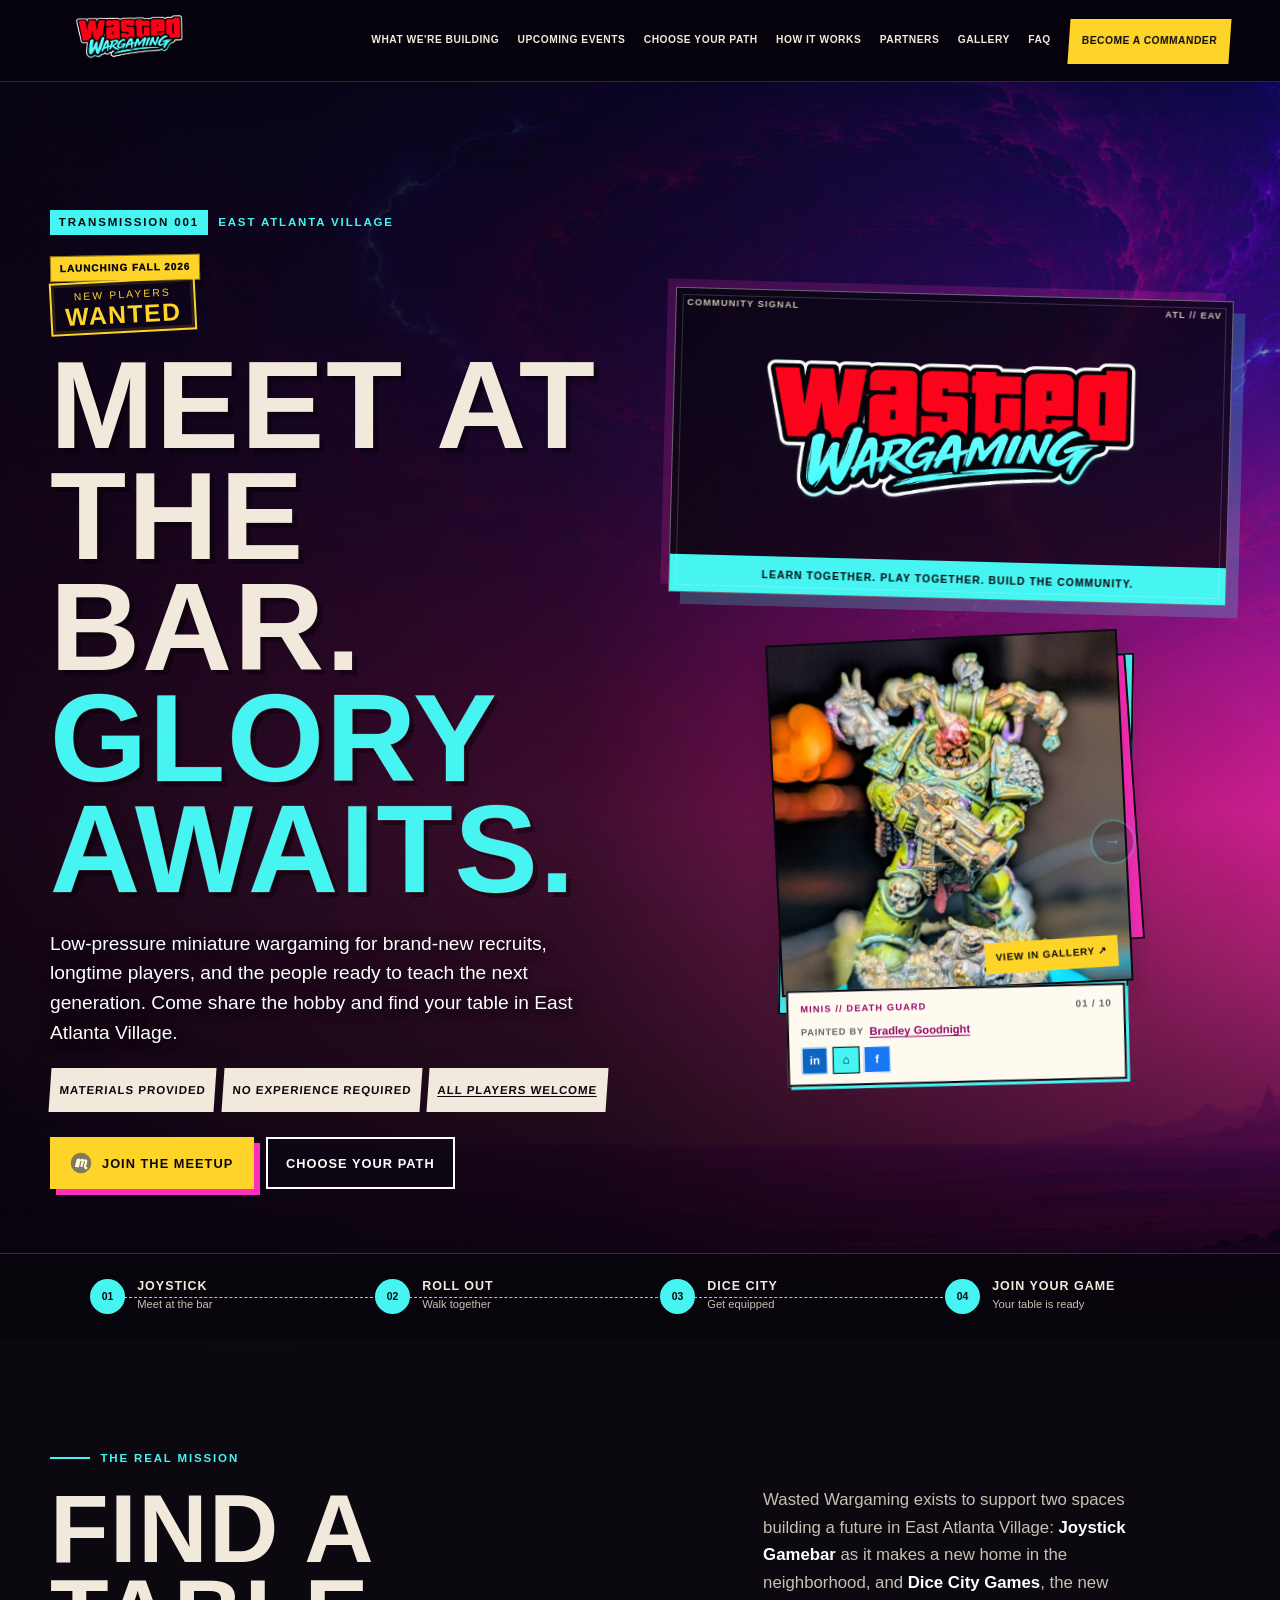
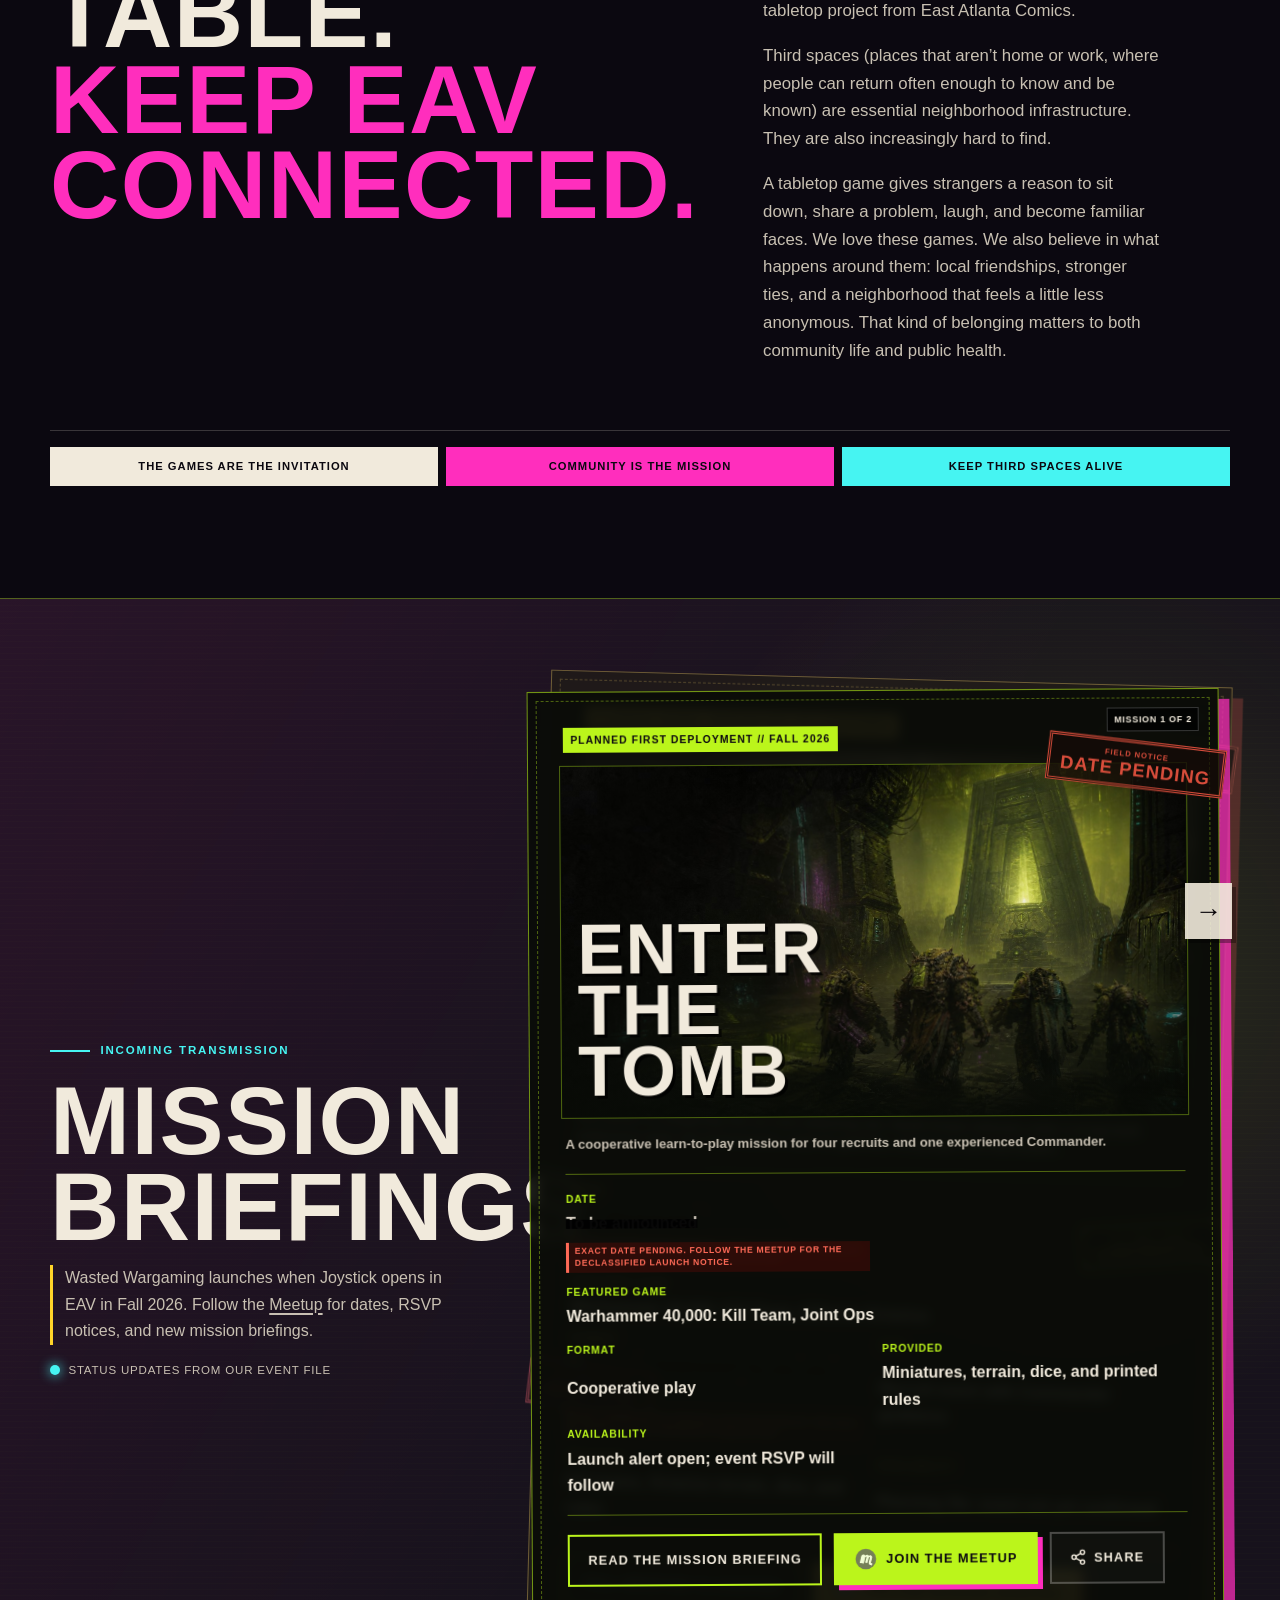
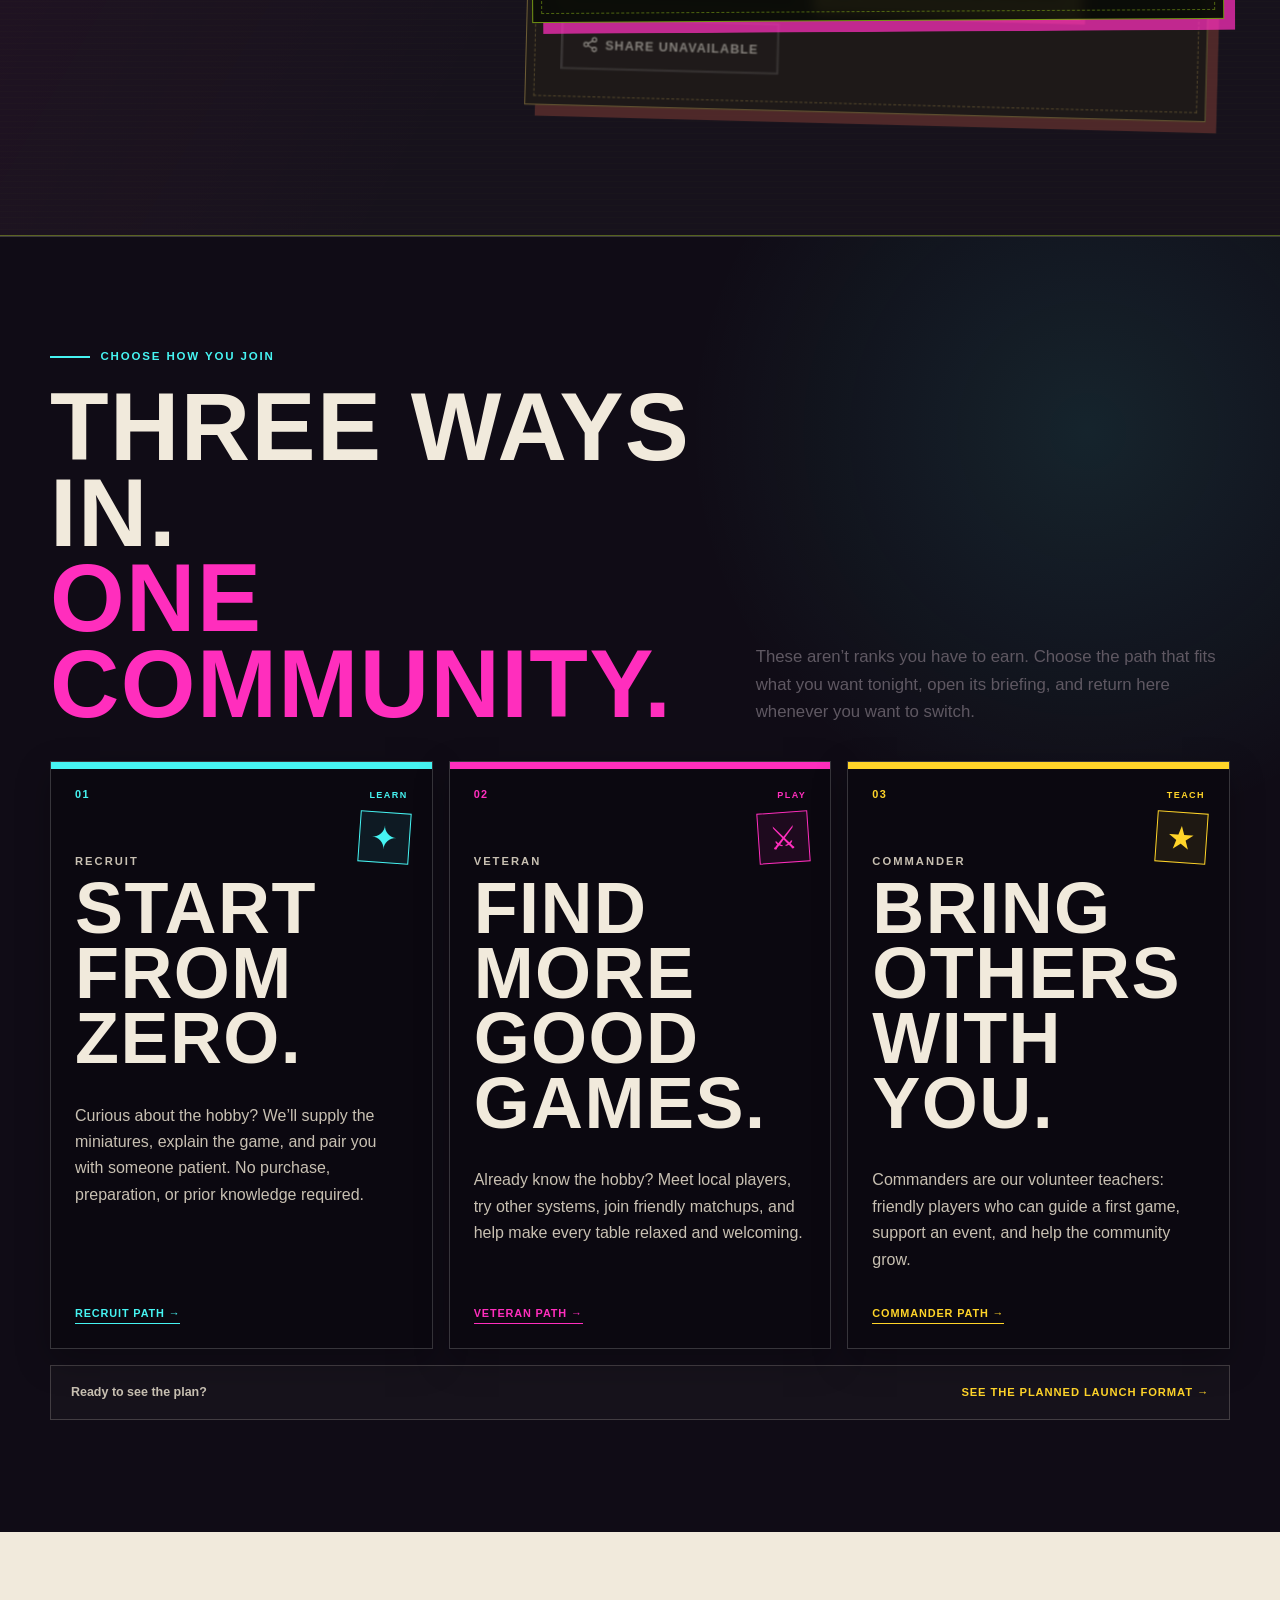
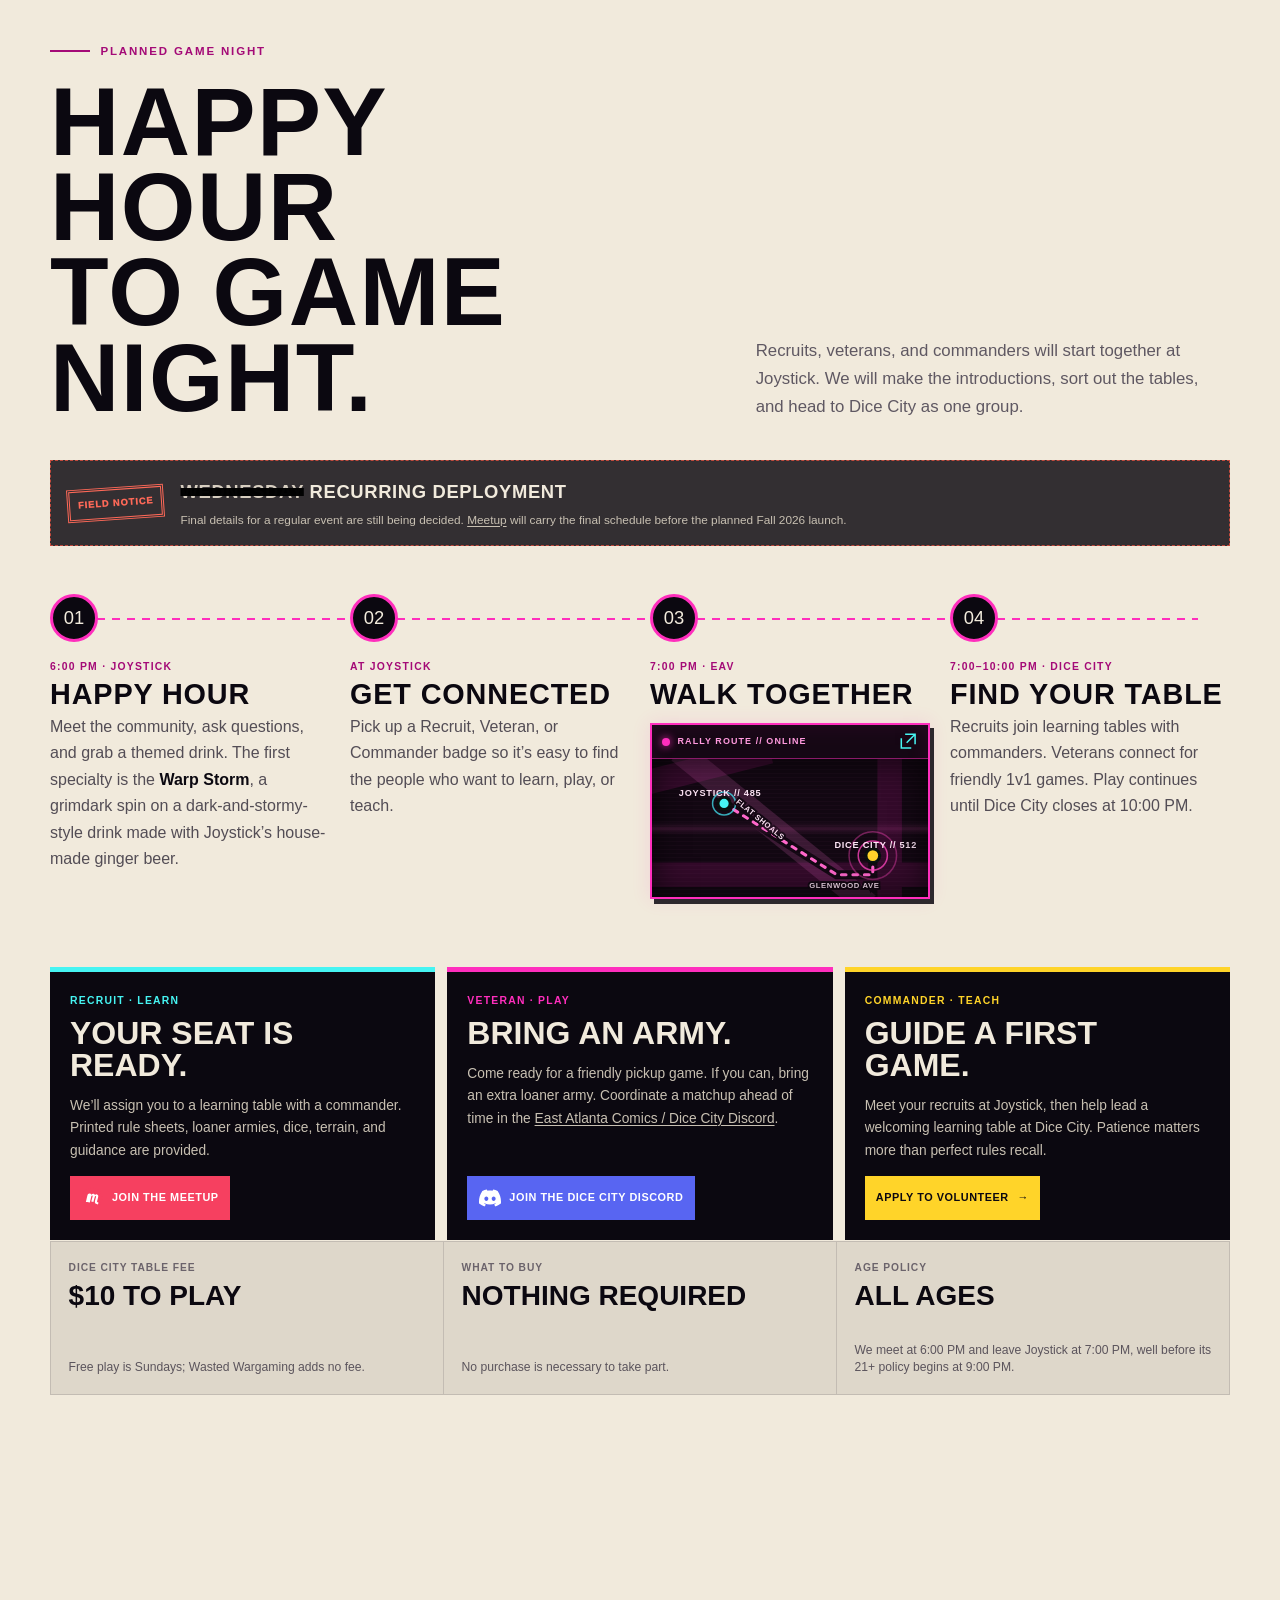
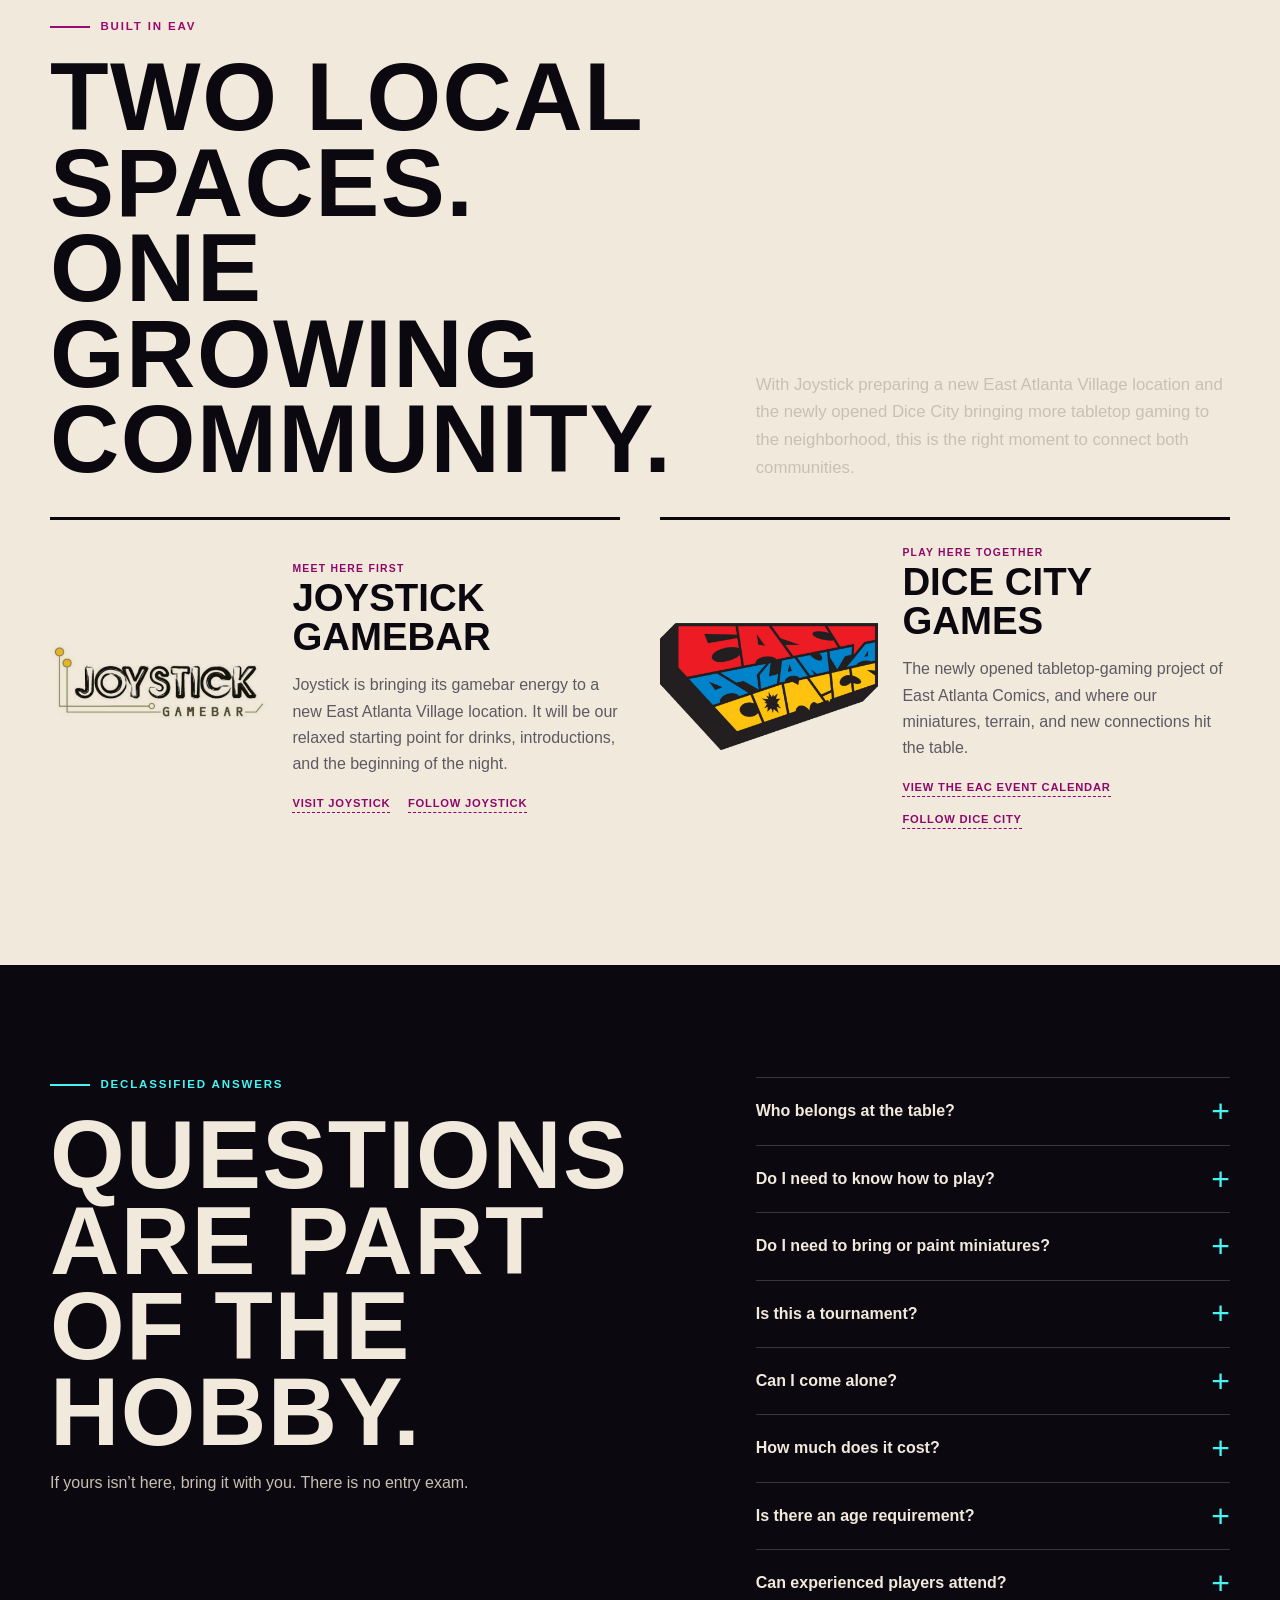
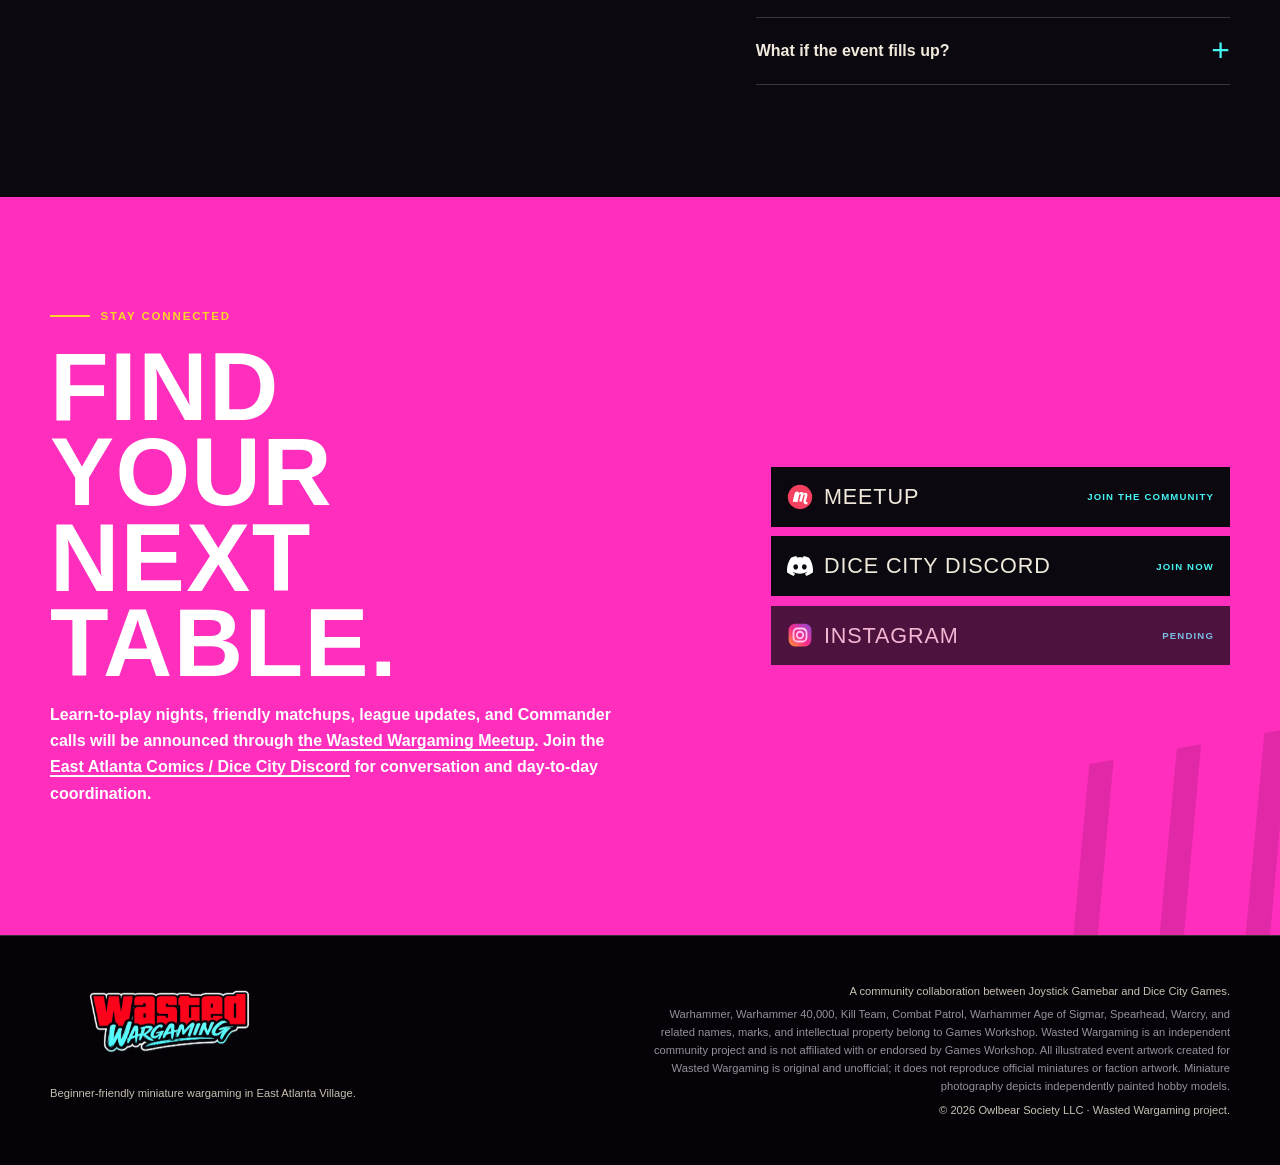
==== commit 815e5e3d: "Update gallery metadata and route map" ====
--- a/index.html
+++ b/index.html
@@ -12,12 +12,12 @@
   <link rel="icon" type="image/png" sizes="256x256" href="assets/images/branding/wasted-wargaming-favicon.png">
   <link rel="apple-touch-icon" href="assets/images/branding/wasted-wargaming-favicon.png">
   <title>Wasted Wargaming | New Players Welcome</title>
-  <link rel="stylesheet" href="assets/css/styles.css?v=20260801-neighborhood-map">
+  <link rel="stylesheet" href="assets/css/styles.css?v=20260802-parking-square">
   <script src="assets/js/events-data.js?v=20260731-octarius" defer></script>
   <script src="assets/js/contributors-data.js" defer></script>
   <script src="assets/js/gallery-data.js?v=20260801-featured-gallery-2" defer></script>
   <script src="assets/js/navigation.js?v=20260731-path-pages" defer></script>
-  <script src="assets/js/site.js?v=20260801-neighborhood-map" defer></script>
+  <script src="assets/js/site.js?v=20260802-parking-zones" defer></script>
   <script src="assets/js/contributor-ui.js" defer></script>
   <script src="assets/js/home-gallery.js?v=20260731-featured-only" defer></script>
 </head>
@@ -231,22 +231,23 @@
                   <svg class="route-terminal__map" viewBox="0 0 360 180" role="img" aria-labelledby="route-preview-title route-preview-desc">
                     <title id="route-preview-title">Walking route from Joystick to Dice City</title>
                     <desc id="route-preview-desc">A schematic map showing a short route along Flat Shoals Avenue from Joystick at 485 to Dice City at 512.</desc>
-                    <path class="route-map__block" d="M-16 52 125 -12M39 202 376 36M238 202 376 134" />
-                    <path class="route-map__street" d="M-12 173 372 -18" />
-                    <path class="route-map__route-shadow" d="M82 126 276 30" />
-                    <path class="route-map__route" d="M82 126 276 30" />
-                    <g class="route-map__origin" transform="translate(82 126)">
+                    <path class="route-map__block" d="M-20 34 154 -10M-20 151H380M310-10V190" />
+                    <path class="route-map__street" d="M35 -10 282 190" />
+                    <path class="route-map__route-shadow" d="M94 58 116 72 241 151H288V126" />
+                    <path class="route-map__route" d="M94 58 116 72 241 151H288V126" />
+                    <g class="route-map__origin" transform="translate(94 58)">
                       <circle r="8" />
                       <circle class="route-map__ping" r="15" />
                     </g>
-                    <g class="route-map__destination" transform="translate(276 30)">
+                    <g class="route-map__destination" transform="translate(288 126)">
                       <circle class="route-map__beacon" r="9" />
                       <circle class="route-map__radar" r="19" />
                       <circle class="route-map__radar route-map__radar--late" r="31" />
                     </g>
-                    <text x="55" y="155">JOYSTICK // 485</text>
-                    <text x="201" y="18">DICE CITY // 512</text>
-                    <text class="route-map__street-label" x="136" y="121" transform="rotate(-26 136 121)">FLAT SHOALS AVE</text>
+                    <text x="35" y="48">JOYSTICK // 485</text>
+                    <text x="238" y="116">DICE CITY // 512</text>
+                    <text class="route-map__street-label" x="109" y="57" transform="rotate(39 109 57)">FLAT SHOALS</text>
+                    <text class="route-map__street-label" x="205" y="168">GLENWOOD AVE</text>
                   </svg>
                   <span class="route-terminal__scan" aria-hidden="true"></span>
                 </span>
@@ -271,77 +272,82 @@
                 <p class="route-dialog__eyebrow"><span aria-hidden="true"></span> Rally route // Flat Shoals Avenue</p>
                 <h2 id="route-dialog-title">Meet at the bar.<br>Move out together.</h2>
               </div>
-              <p>The route from Joystick to Dice City stays on the same short stretch of Flat Shoals Avenue. East Atlanta Comics is right next door to the game space.</p>
-            </div>
-            <div class="route-dialog__map-wrap">
-              <svg class="route-dialog__map" viewBox="0 0 1000 650" preserveAspectRatio="none" role="img" aria-labelledby="route-full-title route-full-desc">
+              <p>Cross Flat Shoals after leaving Joystick, follow the short route southeast to Glenwood, then use the Glenwood-side entrance for Dice City. East Atlanta Comics is next to the game space.</p>
+            </div>
+            <div class="route-dialog__map-wrap" data-route-map-viewport tabindex="0" aria-label="Interactive rally route map. Use the zoom controls or keyboard plus and minus keys to zoom; use arrow keys to pan when zoomed.">
+              <div class="route-map__canvas" data-route-map-canvas>
+              <svg class="route-dialog__map" viewBox="0 0 1120 650" preserveAspectRatio="xMidYMid meet" role="img" aria-labelledby="route-full-title route-full-desc">
                 <title id="route-full-title">Rally route through East Atlanta Village</title>
-                <desc id="route-full-desc">A schematic neighborhood map showing the walking route from Joystick Gamebar to Dice City, nearby streets and businesses, and preliminary parking notes.</desc>
-                <g class="route-neighborhood__blocks" aria-hidden="true">
-                  <path d="M-40 96H1040M-40 284H1040M-40 472H1040M-40 590H1040" />
-                  <path d="M175-30V680M650-30V680M850-30V680" />
+                <desc id="route-full-desc">A north-up schematic showing the walking route from Joystick Gamebar, across Flat Shoals Avenue, southeast to Glenwood Avenue, and through the Glenwood-side entrance to Dice City. Nearby businesses are labeled for orientation.</desc>
+                <g class="route-neighborhood__roads" aria-hidden="true">
+                  <path class="route-road route-road--metropolitan" d="M-40 112 548-24" />
+                  <path class="route-road route-road--metropolitan-place" d="M548-24 1034 348" />
+                  <path class="route-road route-road--haas" d="M1046-30V680" />
+                  <path class="route-road route-road--flat-shoals" d="M90-28 758 680" />
+                  <path class="route-road route-road--glenwood" d="M-40 520H1160" />
                 </g>
-                <g class="route-neighborhood__roads" aria-hidden="true">
-                  <path d="M-40 284H1040" />
-                  <path d="M650-30V680" />
-                  <path d="M318-30 815 680" />
-                  <path d="M180-30 500 284" />
-                  <path d="M-40 96H1040" />
+                <g class="route-neighborhood__crosswalks" aria-hidden="true">
+                  <path d="M371 290l-24 24M383 302l-24 24M395 314l-24 24M407 326l-24 24" />
+                  <path d="M659 493v54M673 493v54M687 493v54M701 493v54" />
                 </g>
                 <g class="route-neighborhood__route" aria-hidden="true">
-                  <path class="route-map__route-shadow route-map__route-shadow--wide" d="M420 117 608 386" />
-                  <path class="route-map__route route-map__route--wide" d="M420 117 608 386" />
+                  <path class="route-map__route-shadow route-map__route-shadow--wide" d="M350 296 407 342 654 480H805V417" />
+                  <path class="route-map__route route-map__route--wide" d="M350 296 407 342 654 480H805V417" />
                 </g>
-                <g class="route-map__origin" transform="translate(420 117)" aria-hidden="true">
+                <g class="route-map__origin" transform="translate(350 296)" aria-hidden="true">
                   <circle r="12" />
                   <circle class="route-map__ping" r="24" />
                 </g>
-                <g class="route-map__destination" transform="translate(608 386)" aria-hidden="true">
+                <g class="route-map__destination" transform="translate(805 417)" aria-hidden="true">
                   <circle r="14" />
                   <circle class="route-map__radar" r="31" />
                   <circle class="route-map__radar route-map__radar--late" r="50" />
                 </g>
                 <g class="route-neighborhood__labels" aria-hidden="true">
-                  <text x="34" y="272">GLENWOOD AVE SE</text>
-                  <text x="673" y="176" transform="rotate(90 673 176)">HAAS AVE SE</text>
-                  <text x="41" y="83">METROPOLITAN AVE SE</text>
-                  <text x="236" y="43" transform="rotate(44 236 43)">METROPOLITAN PL SE</text>
-                  <text x="540" y="325" transform="rotate(55 540 325)">FLAT SHOALS AVE SE</text>
+                  <text class="route-map__street-label" x="34" y="85" transform="rotate(-13 34 85)">METROPOLITAN AVE SE</text>
+                  <text class="route-map__street-label" x="625" y="55" transform="rotate(44 625 55)">METROPOLITAN PL SE</text>
+                  <text class="route-map__street-label" x="1072" y="210" transform="rotate(90 1072 210)">HAAS AVE SE</text>
+                  <text class="route-map__street-label" x="305" y="112" transform="rotate(46 305 112)">FLAT SHOALS AVE SE</text>
+                  <text class="route-map__street-label" x="34" y="508">GLENWOOD AVE SE</text>
+                  <text class="route-map__crossing-label" x="365" y="367">CROSS FLAT SHOALS</text>
+                  <text class="route-map__entrance-label" x="590" y="455">THROUGH GLENWOOD ENTRANCE</text>
+                  <text class="route-map__cardinal" x="560" y="28">N</text>
+                  <text class="route-map__cardinal" x="560" y="635">S</text>
+                  <text class="route-map__cardinal" x="18" y="330">W</text>
+                  <text class="route-map__cardinal" x="1100" y="330">E</text>
                 </g>
               </svg>
-              <div class="route-landmarks" aria-label="Nearby places and parking notes">
-                <button class="route-landmark route-landmark--core route-landmark--joystick" style="--map-x:42%;--map-y:18%;" type="button" data-route-landmark aria-expanded="false">
-                  <span class="route-landmark__icon" aria-hidden="true">J</span><span class="route-landmark__tooltip"><strong>Joystick Gamebar</strong><small>485 Flat Shoals Ave SE · rally point</small></span>
-                </button>
-                <button class="route-landmark route-landmark--business" style="--map-x:36%;--map-y:13%;" type="button" data-route-landmark aria-expanded="false">
-                  <span class="route-landmark__icon" aria-hidden="true">◆</span><span class="route-landmark__tooltip"><strong>Argosy</strong><small>470 Flat Shoals Ave SE</small></span>
-                </button>
-                <button class="route-landmark route-landmark--business" style="--map-x:46%;--map-y:25%;" type="button" data-route-landmark aria-expanded="false">
-                  <span class="route-landmark__icon" aria-hidden="true">◆</span><span class="route-landmark__tooltip"><strong>The EARL</strong><small>488 Flat Shoals Ave SE</small></span>
-                </button>
-                <button class="route-landmark route-landmark--business" style="--map-x:39%;--map-y:43%;" type="button" data-route-landmark aria-expanded="false">
-                  <span class="route-landmark__icon" aria-hidden="true">◆</span><span class="route-landmark__tooltip"><strong>Mary's</strong><small>1287 Glenwood Ave SE</small></span>
-                </button>
-                <button class="route-landmark route-landmark--parking" style="--map-x:35%;--map-y:51%;" type="button" data-route-landmark aria-expanded="false">
-                  <span class="route-landmark__icon" aria-hidden="true">P?</span><span class="route-landmark__tooltip"><strong>Lot behind Mary's</strong><small>Parking area identified. Event use is not yet confirmed.</small></span>
-                </button>
-                <button class="route-landmark route-landmark--warning" style="--map-x:69%;--map-y:37%;" type="button" data-route-landmark aria-expanded="false">
-                  <span class="route-landmark__icon" aria-hidden="true">!</span><span class="route-landmark__tooltip"><strong>Holy Taco lot</strong><small>Private lot. Do not use for Wasted Wargaming parking.</small></span>
-                </button>
-                <button class="route-landmark route-landmark--parking" style="--map-x:69%;--map-y:56%;" type="button" data-route-landmark aria-expanded="false">
-                  <span class="route-landmark__icon" aria-hidden="true">P?</span><span class="route-landmark__tooltip"><strong>Haas Ave street parking</strong><small>Street parking is often available. Follow all posted signs.</small></span>
-                </button>
-                <button class="route-landmark route-landmark--featured" style="--map-x:58%;--map-y:55%;" type="button" data-route-landmark aria-expanded="false">
-                  <span class="route-landmark__icon" aria-hidden="true">EAC</span><span class="route-landmark__tooltip"><strong>East Atlanta Comics</strong><small>508 Flat Shoals Ave SE · local partner</small></span>
-                </button>
-                <button class="route-landmark route-landmark--core route-landmark--dice" style="--map-x:61%;--map-y:60%;" type="button" data-route-landmark aria-expanded="false">
-                  <span class="route-landmark__icon" aria-hidden="true">D</span><span class="route-landmark__tooltip"><strong>Dice City</strong><small>512 Flat Shoals Ave SE, Suite #2 · game site</small></span>
-                </button>
-                <button class="route-landmark route-landmark--business" style="--map-x:64%;--map-y:66%;" type="button" data-route-landmark aria-expanded="false">
-                  <span class="route-landmark__icon" aria-hidden="true">◆</span><span class="route-landmark__tooltip"><strong>Flatiron</strong><small>520 Flat Shoals Ave SE</small></span>
-                </button>
-              </div>
-              <div class="route-map-legend" aria-hidden="true"><span><i class="is-route"></i> Walking route</span><span><i class="is-place"></i> Nearby place</span><span><i class="is-parking"></i> Parking note</span></div>
+                <div class="route-map__places" aria-label="Map places and parking notes">
+                  <button class="route-map__place" style="--map-x:18.3%;--map-y:31.5%;" type="button" data-route-map-place aria-expanded="false">Argosy<span>470 Flat Shoals Ave SE</span></button>
+                  <button class="route-map__place" style="--map-x:25.5%;--map-y:39.7%;" type="button" data-route-map-place aria-expanded="false">The EARL<span>488 Flat Shoals Ave SE</span></button>
+                  <button class="route-map__place route-map__place--core" style="--map-x:15.6%;--map-y:43.8%;" type="button" data-route-map-place aria-expanded="false">Joystick Gamebar<span>485 Flat Shoals Ave SE · rally point</span></button>
+                  <button class="route-map__place" style="--map-x:74.8%;--map-y:50.8%;" type="button" data-route-map-place aria-expanded="false">Holy Taco<span>Nearby landmark on Glenwood Avenue</span></button>
+                  <button class="route-map__place route-map__place--partner" style="--map-x:54.5%;--map-y:56.9%;" type="button" data-route-map-place aria-expanded="false">East Atlanta Comics<span>508 Flat Shoals Ave SE · local partner</span></button>
+                  <button class="route-map__place route-map__place--core" style="--map-x:74.5%;--map-y:61.8%;" type="button" data-route-map-place aria-expanded="false">Dice City<span>512 Flat Shoals Ave SE, Suite #2 · game site</span></button>
+                  <button class="route-map__place" style="--map-x:53.9%;--map-y:87.2%;" type="button" data-route-map-place aria-expanded="false">Mary's<span>1287 Glenwood Ave SE</span></button>
+                  <button class="route-map__place" style="--map-x:70.5%;--map-y:87.2%;" type="button" data-route-map-place aria-expanded="false">Flatiron<span>520 Flat Shoals Ave SE</span></button>
+                  <button class="route-map__place" style="--map-x:41.8%;--map-y:93.1%;" type="button" data-route-map-place aria-expanded="false">Banshee<span>Nearby landmark on Glenwood Avenue</span></button>
+                  <button class="route-map__parking-zone route-map__parking-zone--likely" style="--zone-x:93.2%;--zone-y:17%;--zone-width:5.5%;--zone-height:52%;" type="button" data-route-map-place aria-expanded="false" aria-label="View Haas Avenue street parking guidance">
+                    <span><strong>Likely street parking</strong>Street parking is usually available on Haas Avenue. Pay attention to driveways and all posted street signs.</span>
+                  </button>
+                  <button class="route-map__parking-zone route-map__parking-zone--avoid" style="--zone-x:80.5%;--zone-y:62%;--zone-width:10%;" type="button" data-route-map-place aria-expanded="false" aria-label="View Holy Taco parking warning">
+                    <span><strong>Do not park here</strong>Do not park in the parking lot behind Holy Taco.</span>
+                  </button>
+                </div>
+              </div>
+              <div class="route-map__controls" aria-label="Map zoom controls">
+                <button type="button" data-route-map-zoom-in aria-label="Zoom map in">+</button>
+                <button type="button" data-route-map-zoom-out aria-label="Zoom map out">−</button>
+                <button type="button" data-route-map-reset>Reset</button>
+                <button class="route-map__fullscreen-close" type="button" data-route-map-fullscreen-close aria-label="Close full-screen map">×</button>
+                <output data-route-map-zoom-status aria-live="polite">100%</output>
+              </div>
+              <p class="route-map__hint" data-route-map-hint>Use controls to zoom. Drag to pan when zoomed.</p>
+              <div class="route-map-legend" aria-hidden="true">
+                <span><i class="is-route"></i> Walking route</span>
+                <span><i class="is-parking-likely"></i> Likely parking</span>
+                <span><i class="is-parking-avoid"></i> Avoid parking</span>
+              </div>
               <span class="route-terminal__scan" aria-hidden="true"></span>
             </div>
             <div class="route-dialog__details">
@@ -351,7 +357,7 @@
             </div>
             <div class="route-dialog__actions">
               <a class="button" href="https://www.google.com/maps/dir/?api=1&amp;origin=485+Flat+Shoals+Ave+SE%2C+Atlanta%2C+GA+30316&amp;destination=512+Flat+Shoals+Ave+SE%2C+Atlanta%2C+GA+30316&amp;travelmode=walking" target="_blank" rel="noopener noreferrer">Open walking directions <span aria-hidden="true">↗</span></a>
-              <p>Parking markers identify nearby possibilities, not approved event parking. Follow posted signs. Final parking, entrance, and accessibility guidance will be added after venue confirmation.</p>
+              <p>This map is a simplified walking guide. Follow posted signs. Final parking and accessibility guidance will be added after venue confirmation.</p>
             </div>
           </div>
         </dialog>
--- a/assets/css/styles.css
+++ b/assets/css/styles.css
@@ -704,14 +704,28 @@
 .route-dialog__heading > p { max-width: 35rem; margin: 0; color: #d8b8cf; align-self: end; }
 .route-dialog__eyebrow { display: flex; align-items: center; gap: 0.5rem; margin: 0 0 0.65rem; color: #ff83d6; font-size: 0.62rem; font-weight: 900; letter-spacing: 0.12em; text-transform: uppercase; }
 .route-dialog__eyebrow span { width: 0.55rem; height: 0.55rem; background: var(--pink); border-radius: 50%; box-shadow: 0 0 10px var(--pink); }
-.route-dialog__map-wrap { position: relative; min-height: 31rem; border: 1px solid rgba(255,70,191,0.55); }
+.route-dialog__map-wrap {
+  position: relative;
+  width: 100%;
+  height: auto;
+  min-height: 0;
+  aspect-ratio: 112 / 65;
+  border: 1px solid rgba(255,70,191,0.55);
+  cursor: zoom-in;
+  touch-action: pan-y;
+  user-select: none;
+}
+.route-map__canvas { position: absolute; inset: 0; transform-origin: 0 0; will-change: transform; }
+.route-dialog__map { pointer-events: none; }
 .route-dialog__map text { fill: #ff83d6; font: 900 15px var(--body); letter-spacing: 0.1em; }
-.route-dialog__map .route-map__street-label { fill: rgba(255,220,244,0.46); font-size: 17px; }
-.route-neighborhood__blocks path { fill: none; stroke: rgba(173,38,133,0.08); stroke-width: 88; }
-.route-neighborhood__roads path { fill: none; stroke: rgba(255,132,215,0.2); stroke-width: 30; }
-.route-neighborhood__roads path:nth-child(3) { stroke-width: 38; }
-.route-neighborhood__roads path:nth-child(4) { stroke-width: 22; }
-.route-neighborhood__roads path:nth-child(5) { stroke-width: 24; }
+.route-dialog__map .route-map__street-label { fill: rgba(255,220,244,0.5); font-size: 19px; }
+.route-neighborhood__roads path { fill: none; stroke: rgba(255,132,215,0.18); stroke-linecap: round; }
+.route-road--metropolitan { stroke-width: 34; }
+.route-road--metropolitan-place { stroke-width: 27; }
+.route-road--haas { stroke-width: 25; }
+.route-road--flat-shoals { stroke-width: 48; }
+.route-road--glenwood { stroke-width: 42; }
+.route-neighborhood__crosswalks path { fill: none; stroke: rgba(255,231,247,0.42); stroke-width: 6; }
 .route-neighborhood__labels text {
   fill: #ffd4ef;
   stroke: #120712;
@@ -720,77 +734,152 @@
   font-size: 14px;
   letter-spacing: 0.08em;
 }
+.route-neighborhood__labels .route-map__crossing-label,
+.route-neighborhood__labels .route-map__entrance-label {
+  fill: var(--cyan);
+  font-size: 13px;
+  letter-spacing: 0.08em;
+}
+.route-neighborhood__labels .route-map__crossing-label { transform: rotate(39deg); transform-origin: 365px 367px; }
+.route-neighborhood__labels .route-map__cardinal { fill: rgba(255,255,255,0.62); font-size: 18px; text-anchor: middle; }
+.route-map__places { position: absolute; z-index: 4; inset: 0; pointer-events: none; }
+.route-map__place {
+  position: absolute;
+  left: var(--map-x);
+  top: var(--map-y);
+  width: max-content;
+  max-width: 13rem;
+  min-height: 1.75rem;
+  padding: 0.22rem 0.35rem;
+  color: rgba(255,222,244,0.78);
+  background: rgba(18,7,18,0.62);
+  border: 1px solid transparent;
+  font: 900 0.72rem/1 var(--body);
+  letter-spacing: 0.04em;
+  text-transform: uppercase;
+  transform: translate(-50%, -50%);
+  pointer-events: auto;
+  cursor: help;
+}
+.route-map__place:hover,
+.route-map__place:focus-visible,
+.route-map__place[aria-expanded="true"] { color: #fff; background: #1b0a19; border-color: var(--pink); outline: 0; }
+.route-map__place--core { color: #fff4fb; font-size: 0.8rem; }
+.route-map__place--partner { color: var(--yellow); }
+.route-map__place > span {
+  position: absolute;
+  z-index: 8;
+  left: 50%;
+  bottom: calc(100% + 0.35rem);
+  width: max-content;
+  max-width: min(15rem, 72vw);
+  padding: 0.5rem 0.6rem;
+  color: #d9b7cf;
+  background: rgba(18,7,18,0.98);
+  border: 1px solid var(--pink);
+  box-shadow: 3px 4px 0 rgba(0,0,0,0.72);
+  font-size: 0.65rem;
+  font-weight: 700;
+  letter-spacing: 0;
+  line-height: 1.35;
+  text-align: left;
+  text-transform: none;
+  transform: translate(-50%, 0.25rem);
+  opacity: 0;
+  visibility: hidden;
+  pointer-events: none;
+}
+.route-map__place:hover > span,
+.route-map__place:focus-visible > span,
+.route-map__place[aria-expanded="true"] > span { transform: translate(-50%, 0); opacity: 1; visibility: visible; }
+.route-map__parking-zone {
+  position: absolute;
+  left: var(--zone-x);
+  top: var(--zone-y);
+  width: var(--zone-width);
+  height: var(--zone-height);
+  padding: 0;
+  color: white;
+  border: 2px solid currentColor;
+  cursor: help;
+  pointer-events: auto;
+}
+.route-map__parking-zone--likely {
+  color: #52e9ff;
+  background: repeating-linear-gradient(135deg, rgba(70,241,255,0.28) 0 6px, rgba(18,7,18,0.2) 6px 13px);
+}
+.route-map__parking-zone--avoid {
+  height: auto;
+  aspect-ratio: 1;
+  color: #ff4d72;
+  background: repeating-linear-gradient(135deg, rgba(255,41,91,0.4) 0 7px, rgba(76,7,30,0.4) 7px 14px);
+}
+.route-map__parking-zone:hover,
+.route-map__parking-zone:focus-visible,
+.route-map__parking-zone[aria-expanded="true"] { outline: 3px solid #fff; outline-offset: 2px; filter: brightness(1.25); }
+.route-map__parking-zone > span {
+  position: absolute;
+  z-index: 9;
+  right: 0;
+  bottom: calc(100% + 0.4rem);
+  width: max-content;
+  max-width: min(17rem, 78vw);
+  display: grid;
+  gap: 0.2rem;
+  padding: 0.55rem 0.65rem;
+  color: #d9b7cf;
+  background: rgba(18,7,18,0.98);
+  border: 1px solid currentColor;
+  box-shadow: 3px 4px 0 rgba(0,0,0,0.72);
+  font-size: 0.65rem;
+  line-height: 1.35;
+  text-align: left;
+  opacity: 0;
+  visibility: hidden;
+  pointer-events: none;
+}
+.route-map__parking-zone > span strong { color: #fff; font-size: 0.7rem; letter-spacing: 0.06em; text-transform: uppercase; }
+.route-map__parking-zone:hover > span,
+.route-map__parking-zone:focus-visible > span,
+.route-map__parking-zone[aria-expanded="true"] > span { opacity: 1; visibility: visible; }
+.route-map__controls { position: absolute; z-index: 7; top: 0.65rem; right: 0.65rem; display: flex; align-items: center; gap: 0.35rem; }
+.route-map__controls button {
+  min-width: 2.5rem;
+  min-height: 2.5rem;
+  padding: 0.35rem 0.55rem;
+  color: #fff;
+  background: rgba(18,7,18,0.92);
+  border: 1px solid var(--pink);
+  font-weight: 900;
+  cursor: pointer;
+}
+.route-map__controls button:hover,
+.route-map__controls button:focus-visible { color: #07100d; background: var(--cyan); outline: 2px solid #fff; outline-offset: 2px; }
+.route-map__controls output { min-width: 3.4rem; padding: 0.35rem; color: var(--cyan); background: rgba(18,7,18,0.82); font-size: 0.62rem; font-weight: 900; text-align: center; }
+.route-map__fullscreen-close { display: none; }
+.route-map__hint { position: absolute; z-index: 5; right: 0.65rem; bottom: 0.65rem; margin: 0; padding: 0.35rem 0.5rem; color: #d8b8cf; background: rgba(18,7,18,0.86); font-size: 0.58rem; font-weight: 800; pointer-events: none; }
+.route-dialog__map-wrap.has-open-place .route-map__hint { opacity: 0; }
+.route-dialog__map-wrap.is-zoomed { cursor: grab; touch-action: none; }
+.route-dialog__map-wrap.is-dragging { cursor: grabbing; }
+.route-dialog__map-wrap.is-fullscreen {
+  position: fixed;
+  z-index: 1000;
+  inset: 0;
+  width: 100vw;
+  height: 100dvh;
+  aspect-ratio: auto;
+  border: 0;
+  background: #120712;
+  touch-action: none;
+}
+.route-dialog__map-wrap.is-fullscreen .route-map__fullscreen-close { display: inline-grid; place-items: center; }
+.route-dialog__map-wrap.is-fullscreen .route-map__hint { top: 4.15rem; right: 0.8rem; bottom: auto; left: auto; transform: none; }
 .route-map__route-shadow--wide { stroke-width: 18; }
 .route-map__route--wide { stroke-dasharray: 11 15; stroke-width: 7; }
 .route-map__label rect { fill: rgba(18,7,18,0.94); stroke: var(--pink); stroke-width: 2; }
 .route-map__label--origin rect { stroke: var(--cyan); }
 .route-map__label--partner rect { stroke: var(--yellow); }
 .route-map__label .route-map__label-name { fill: #fff0fa; font-size: 20px; letter-spacing: 0.04em; }
-.route-landmarks { position: absolute; z-index: 4; inset: 0; }
-.route-landmark {
-  --pin-color: #ff6dce;
-  position: absolute;
-  left: var(--map-x);
-  top: var(--map-y);
-  width: 2.75rem;
-  height: 2.75rem;
-  display: grid;
-  place-items: center;
-  padding: 0;
-  color: #140812;
-  background: transparent;
-  border: 0;
-  transform: translate(-50%, -50%);
-  cursor: pointer;
-}
-.route-landmark__icon {
-  width: 1.75rem;
-  height: 1.75rem;
-  display: grid;
-  place-items: center;
-  color: #140812;
-  background: var(--pin-color);
-  border: 2px solid #140812;
-  box-shadow: 0 0 0 1px var(--pin-color), 0 0 13px color-mix(in srgb, var(--pin-color) 70%, transparent);
-  font-size: 0.56rem;
-  font-weight: 1000;
-  line-height: 1;
-}
-.route-landmark--business .route-landmark__icon { width: 1.25rem; height: 1.25rem; color: #ffe8f7; background: #92256f; font-size: 0.55rem; transform: rotate(45deg); }
-.route-landmark--business .route-landmark__icon::first-letter { transform: rotate(-45deg); }
-.route-landmark--joystick { --pin-color: var(--cyan); }
-.route-landmark--dice { --pin-color: var(--yellow); }
-.route-landmark--featured { --pin-color: #ffec69; }
-.route-landmark--featured .route-landmark__icon { width: 2rem; height: 2rem; }
-.route-landmark--parking { --pin-color: #ff98dc; }
-.route-landmark--warning { --pin-color: #ff4e62; }
-.route-landmark__tooltip {
-  position: absolute;
-  z-index: 8;
-  left: 50%;
-  bottom: calc(100% + 0.35rem);
-  width: max-content;
-  max-width: min(15rem, 72vw);
-  display: grid;
-  gap: 0.2rem;
-  padding: 0.55rem 0.65rem;
-  color: #fff0fa;
-  background: rgba(18,7,18,0.97);
-  border: 1px solid var(--pin-color);
-  box-shadow: 3px 4px 0 rgba(0,0,0,0.72);
-  text-align: left;
-  transform: translate(-50%, 0.25rem);
-  opacity: 0;
-  visibility: hidden;
-  pointer-events: none;
-  transition: opacity 150ms ease, transform 150ms ease, visibility 150ms ease;
-}
-.route-landmark__tooltip strong { color: #fff; font: 1rem/1 var(--display); text-transform: uppercase; }
-.route-landmark__tooltip small { color: #d9b7cf; font-size: 0.62rem; line-height: 1.35; }
-.route-landmark:hover .route-landmark__tooltip,
-.route-landmark:focus-visible .route-landmark__tooltip,
-.route-landmark.is-active .route-landmark__tooltip { transform: translate(-50%, 0); opacity: 1; visibility: visible; }
-.route-landmark:focus-visible { outline: 3px solid #fff; outline-offset: 2px; }
 .route-map-legend {
   position: absolute;
   z-index: 3;
@@ -811,7 +900,8 @@
 .route-map-legend span { display: inline-flex; align-items: center; gap: 0.3rem; }
 .route-map-legend i { width: 0.65rem; height: 0.65rem; display: inline-block; background: #92256f; }
 .route-map-legend .is-route { height: 0.18rem; background: var(--pink); }
-.route-map-legend .is-parking { background: #ff98dc; border-radius: 50%; }
+.route-map-legend .is-parking-likely { background: repeating-linear-gradient(135deg, #52e9ff 0 2px, #174c58 2px 4px); border: 1px solid #52e9ff; }
+.route-map-legend .is-parking-avoid { background: repeating-linear-gradient(135deg, #ff4d72 0 2px, #651329 2px 4px); border: 1px solid #ff4d72; }
 .route-dialog__details { position: relative; display: grid; gap: 1px; margin-top: 1px; background: rgba(255,70,191,0.36); }
 .route-dialog__details > div { display: grid; gap: 0.25rem; padding: 0.85rem; background: #1b0a19; }
 .route-dialog__details small { color: #ff83d6; font-size: 0.58rem; font-weight: 900; letter-spacing: 0.1em; text-transform: uppercase; }
@@ -822,6 +912,22 @@
 .route-dialog__actions .button:hover,
 .route-dialog__actions .button:focus-visible { background: var(--cyan); border-color: var(--cyan); }
 .route-dialog__actions p { max-width: 34rem; margin: 0; color: #c4a4bb; font-size: 0.7rem; }
+
+@media (max-width: 759px) {
+  .route-map__place { min-height: 1.35rem; padding: 0.15rem 0.22rem; font-size: 0.48rem; }
+  .route-map__place--core { font-size: 0.55rem; }
+  .route-map__place > span { font-size: 0.68rem; }
+  .route-dialog__map-wrap:not(.is-fullscreen) .route-map__controls > :not(.route-map__fullscreen-close) { display: none; }
+  .route-dialog__map-wrap:not(.is-fullscreen) .route-map__hint { left: 50%; right: auto; width: max-content; transform: translateX(-50%); }
+  .route-dialog__map-wrap:not(.is-fullscreen) .route-map-legend { display: none; }
+  .route-dialog__map-wrap.is-fullscreen .route-map__place { min-height: 2rem; font-size: 0.62rem; }
+  .route-dialog__map-wrap.is-fullscreen .route-map__place--core { font-size: 0.72rem; }
+  .route-dialog__map-wrap.is-fullscreen .route-map__parking-zone { min-width: 2.25rem; }
+  .route-dialog__map-wrap.is-fullscreen .route-map__parking-zone--avoid { top: auto; bottom: 45%; }
+  .route-dialog__map-wrap.is-fullscreen .route-map__controls { top: 0.8rem; right: 0.8rem; }
+  .route-dialog__map-wrap.is-fullscreen .route-map__controls button { min-width: 2.75rem; min-height: 2.75rem; }
+  .route-dialog__map-wrap.is-fullscreen .route-map-legend { max-width: calc(100% - 1.3rem); }
+}
 .schedule-tracks { display: grid; gap: 0.75rem; margin-top: 2.5rem; }
 .schedule-tracks article { display: flex; flex-direction: column; padding: 1.25rem; color: var(--paper); background: var(--ink); border-top: 5px solid var(--cyan); }
 .schedule-tracks article:nth-child(2) { border-top-color: var(--pink); }
@@ -1999,7 +2105,7 @@
   .process-list li { grid-template-columns: 1fr; }
   .route-dialog__heading { grid-template-columns: 1.15fr 0.85fr; gap: 3rem; }
   .route-dialog__heading h2 { font-size: clamp(2.75rem, 5vw, 4rem); }
-  .route-dialog__map-wrap { height: min(44vh, 24rem); aspect-ratio: auto; }
+  .route-dialog__map-wrap { height: auto; }
   .route-dialog__details { grid-template-columns: repeat(3, minmax(0, 1fr)); }
   .route-dialog__actions { grid-template-columns: auto 1fr; gap: 1.25rem; }
   .schedule-tracks, .event-basics { grid-template-columns: repeat(3, 1fr); }
